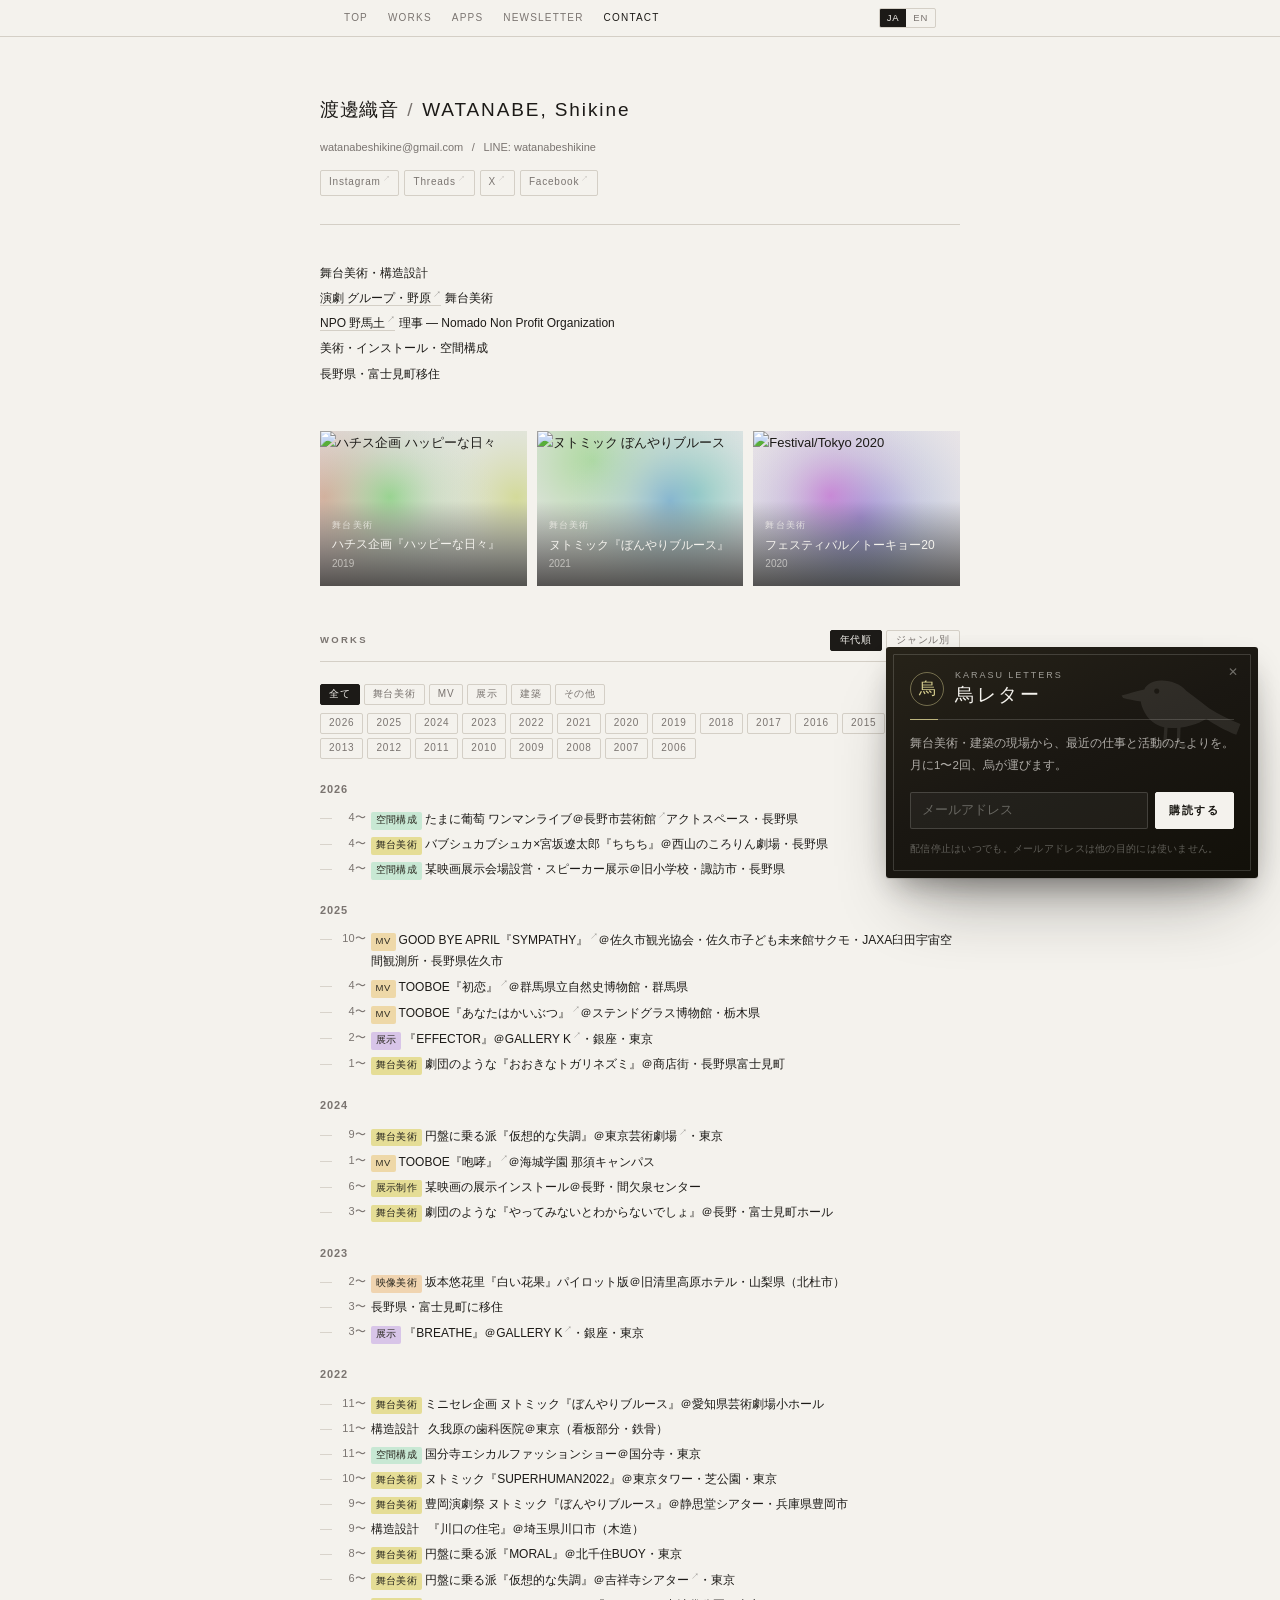
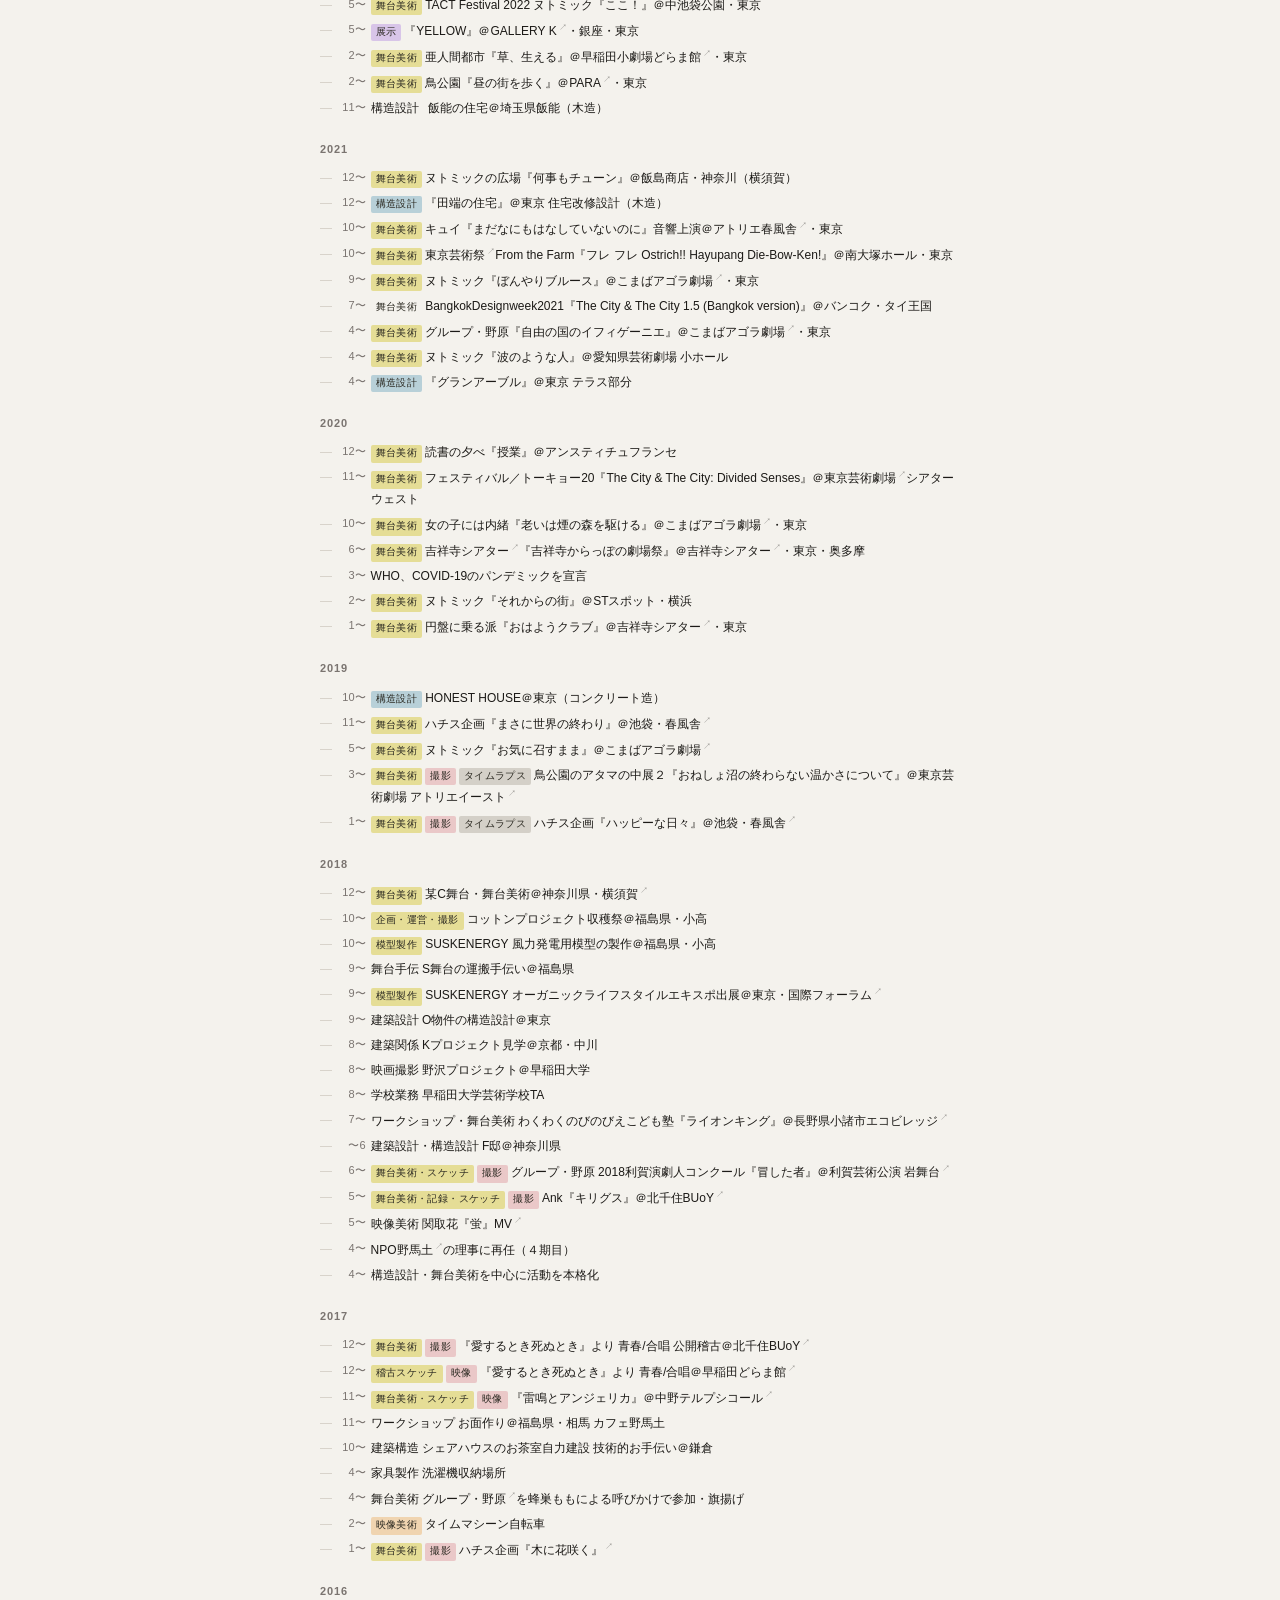
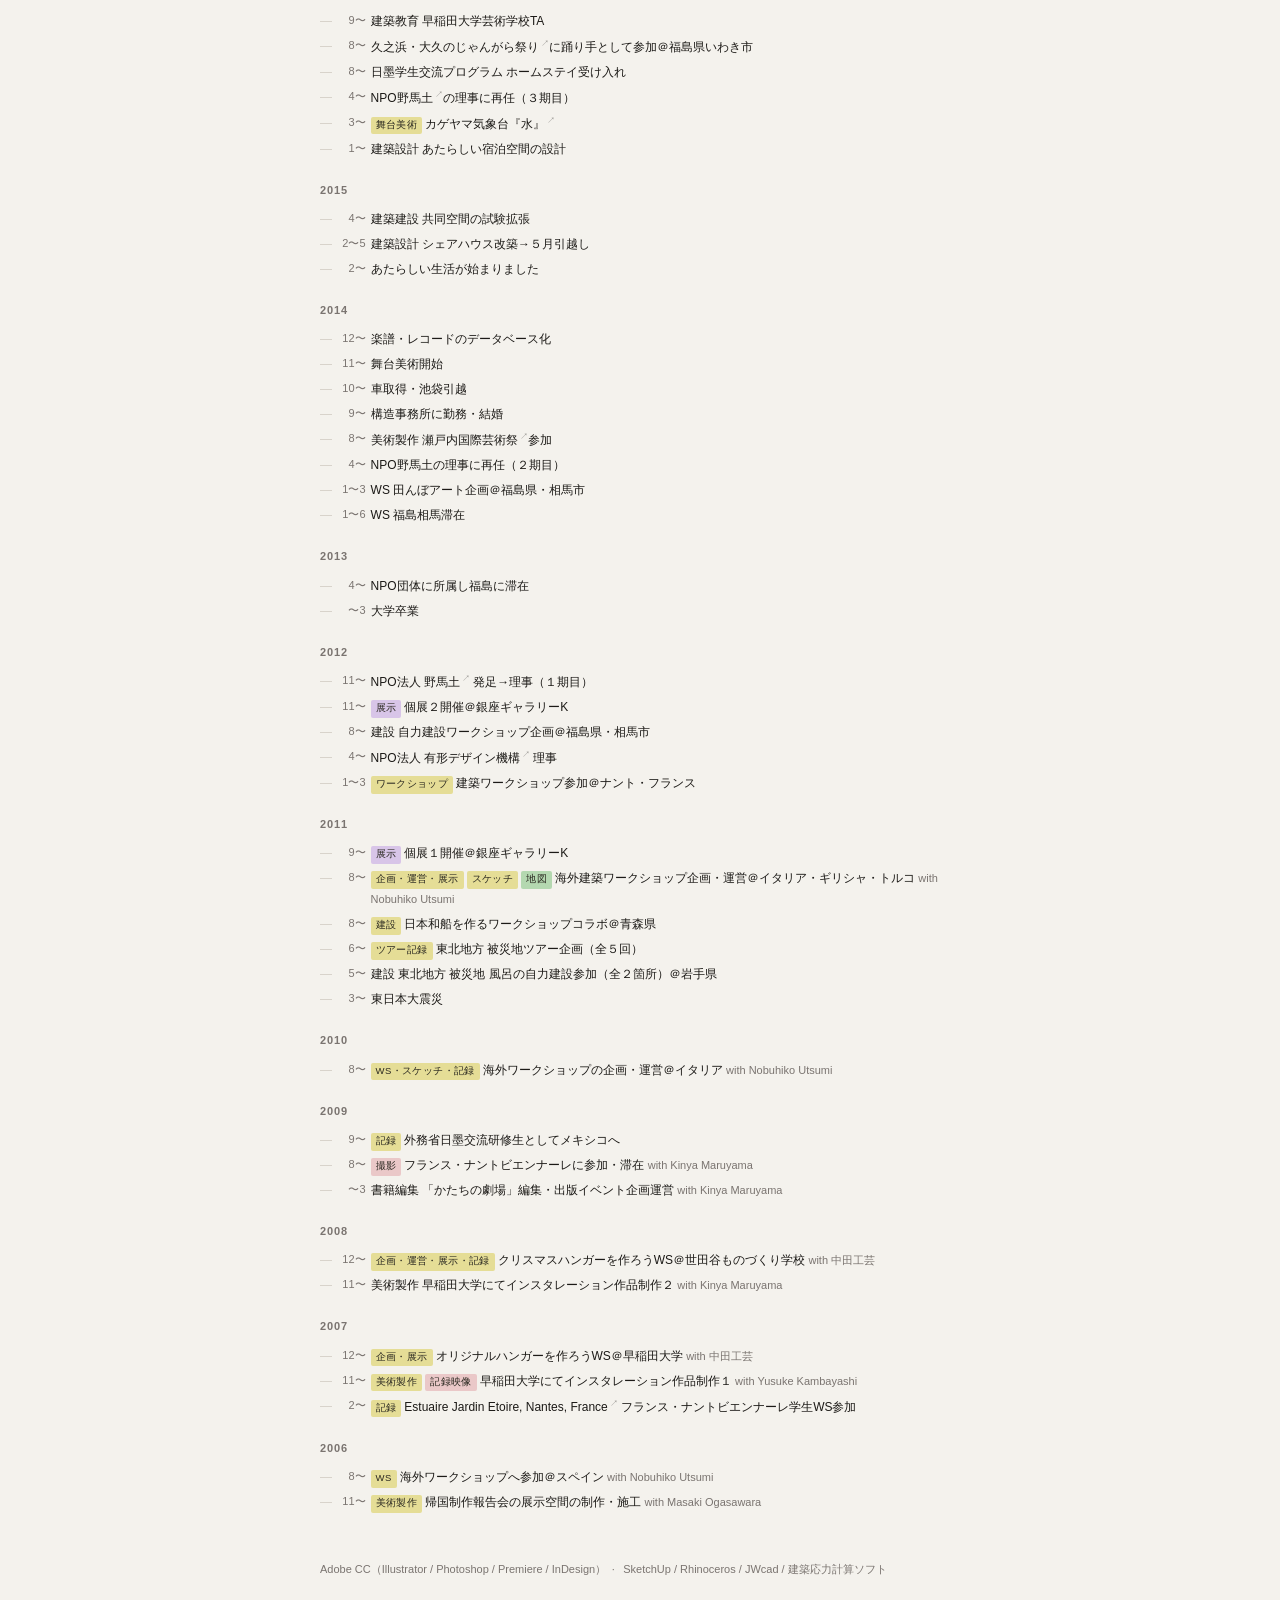
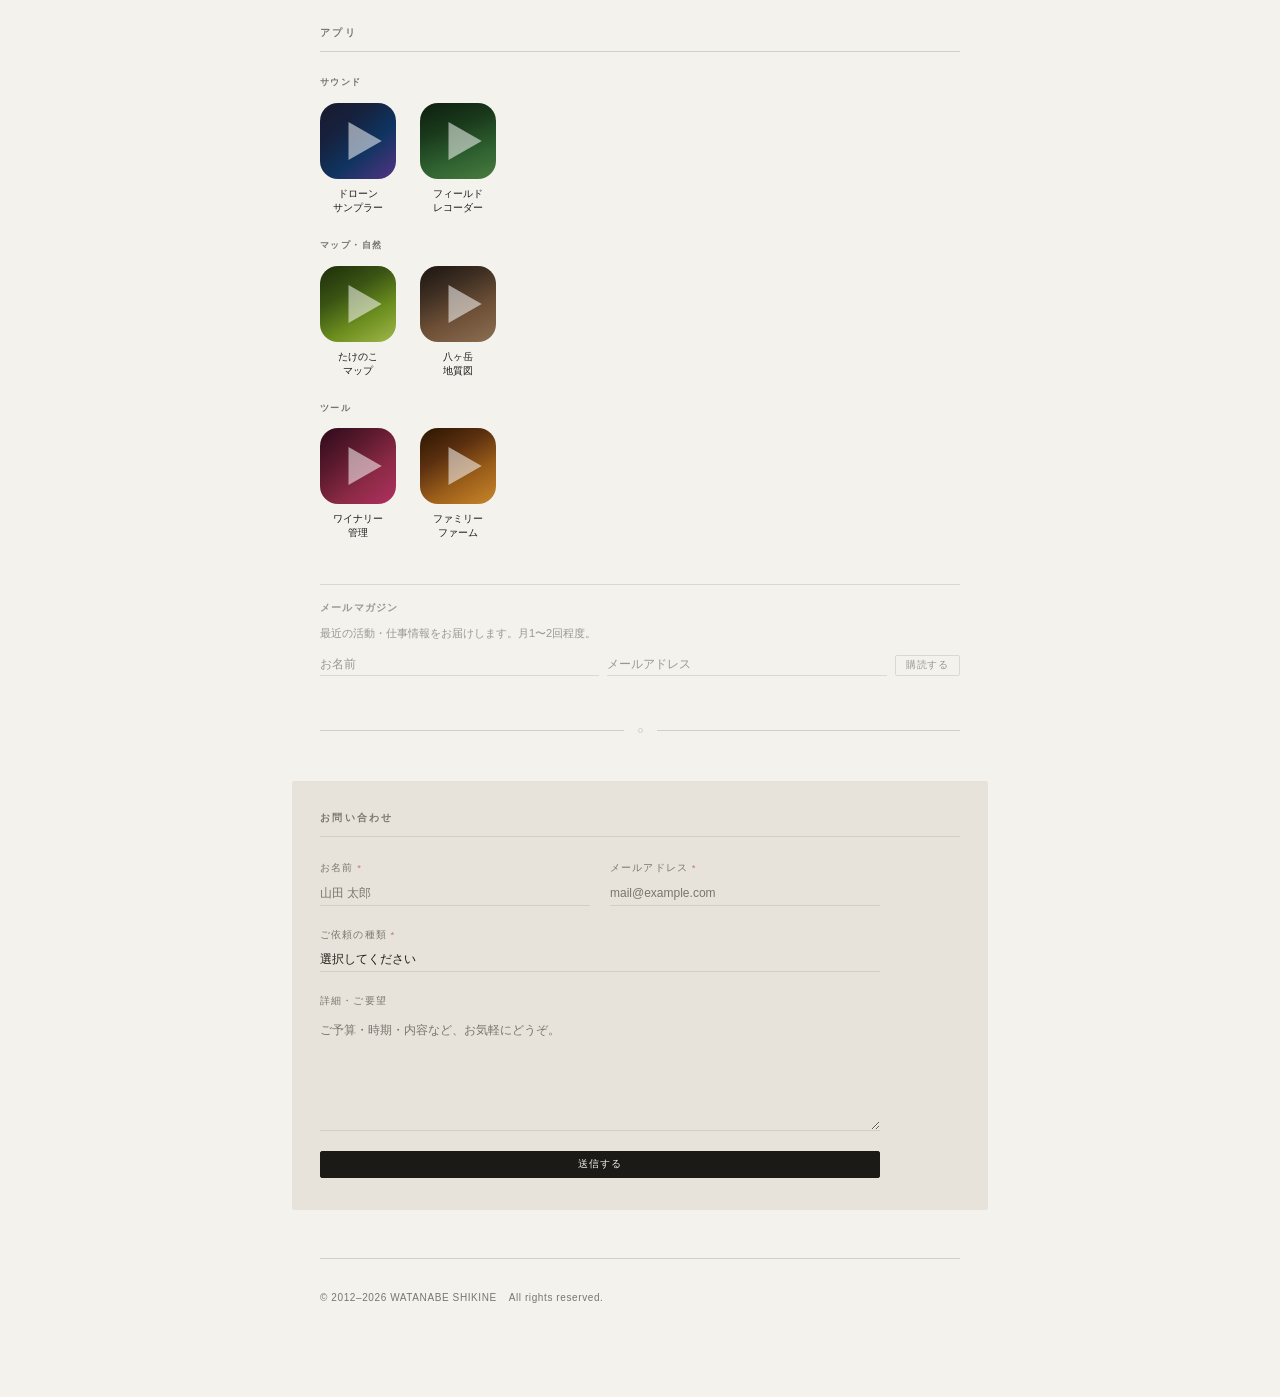
==== index.html @ 0ff05acf "烏レターのスマホ表示とタップ領域を調整" ====
﻿<!DOCTYPE html>
<html lang="ja">
<head>
  <meta charset="UTF-8">
  <meta name="viewport" content="width=device-width, initial-scale=1.0">
  <title>Shikine Watanabe</title>
  <link rel="icon" href="favicon.svg" type="image/svg+xml">
  <link rel="icon" href="favicon.ico" sizes="any">
  <meta name="description" content="渡邊織音 — 建築・構造設計・舞台美術">
  <meta name="keywords" content="渡邊織音,watanabeshikine,Shikine,Watanabe,建築,構造,舞台美術,scenographic,scenic art,architecture">
  <meta property="og:type"        content="website">
  <meta property="og:url"         content="https://shikine.github.io/">
  <meta property="og:title"       content="Shikine Watanabe">
  <meta property="og:description" content="渡邊織音 — 建築・構造設計・舞台美術">
  <meta name="twitter:card"       content="summary">
  <meta name="twitter:title"      content="Shikine Watanabe">
  <meta name="twitter:description" content="渡邊織音 — 建築・構造設計・舞台美術">
  <link rel="stylesheet" href="style.css?v=20260905-mobile">
  <!-- Google Tag Manager -->
  <script>(function(w,d,s,l,i){w[l]=w[l]||[];w[l].push({'gtm.start':
  new Date().getTime(),event:'gtm.js'});var f=d.getElementsByTagName(s)[0],
  j=d.createElement(s),dl=l!='dataLayer'?'&l='+l:'';j.async=true;j.src=
  'https://www.googletagmanager.com/gtm.js?id='+i+dl;f.parentNode.insertBefore(j,f);
  })(window,document,'script','dataLayer','GTM-MGHRS2C5');</script>
  <!-- End Google Tag Manager -->
  <!-- Google Analytics 4 -->
  <script async src="https://www.googletagmanager.com/gtag/js?id=G-H74SXF1W59"></script>
  <script>
    window.dataLayer = window.dataLayer || [];
    function gtag(){dataLayer.push(arguments);}
    gtag('js', new Date());
    gtag('config', 'G-H74SXF1W59');
  </script>
  <!-- End Google Analytics 4 -->
</head>
<body>
<!-- Google Tag Manager (noscript) -->
<noscript><iframe src="https://www.googletagmanager.com/ns.html?id=GTM-MGHRS2C5"
height="0" width="0" style="display:none;visibility:hidden"></iframe></noscript>
<!-- End Google Tag Manager (noscript) -->
<nav id="site-nav">
  <div class="nav-inner">
    <div class="nav-links">
      <a href="javascript:void(0)" class="nav-link nav-top">Top</a>
      <a href="#works-section"      class="nav-link">Works</a>
      <a href="#app-section"        class="nav-link">Apps</a>
      <a href="#newsletter-section" class="nav-link">Newsletter</a>
      <a href="#contact-section" class="nav-link">Contact</a>
      <div class="lang-toggle">
        <button class="lang-btn active" data-lang="ja">JA</button>
        <button class="lang-btn" data-lang="en">EN</button>
      </div>
    </div>
    <button id="nav-toggle" aria-label="メニュー" aria-expanded="false">
      <span></span><span></span><span></span>
    </button>
  </div>
  <div id="nav-dropdown">
    <a href="javascript:void(0)" class="nav-drop-link nav-top">Top</a>
    <a href="#works-section"      class="nav-drop-link">Works</a>
    <a href="#app-section"        class="nav-drop-link">Apps</a>
    <a href="#newsletter-section" class="nav-drop-link">Newsletter</a>
    <a href="#contact-section" class="nav-drop-link">Contact</a>
    <div class="nav-drop-lang">
      <div class="lang-toggle">
        <button class="lang-btn active" data-lang="ja">JA</button>
        <button class="lang-btn" data-lang="en">EN</button>
      </div>
    </div>
  </div>
</nav>
<div id="nav-scrim"></div>
<div id="wrap">

  <header>
    <h1>
      <span class="ja">渡邊織音</span><span class="sep">/</span><span class="en">WATANABE, Shikine</span>
    </h1>
    <div class="contact">
      <a href="mailto:watanabeshikine@gmail.com">watanabeshikine@gmail.com</a>
      &ensp;/&ensp; LINE: watanabeshikine
    </div>
    <div class="sns">
      <a href="https://www.instagram.com/watanabeshikine/" target="_blank">Instagram</a>
      <a href="https://www.threads.net/@watanabeshikine" target="_blank">Threads</a>
      <a href="https://twitter.com/watanabeshikine" target="_blank">X</a>
      <a href="https://www.facebook.com/watanabeshikine" target="_blank">Facebook</a>
    </div>
  </header>

  <section class="profile" id="profile-section">
    <ul class="role-list">
      <li><span class="t-ja">舞台美術・構造設計</span><span class="t-en">Stage Design / Structural Design</span></li>
      <li><a href="https://www.hachisu-kikaku.com/" target="_blank"><span class="t-ja">演劇 グループ・野原</span><span class="t-en">Theatre Group Nohara</span></a> <span class="t-ja">舞台美術</span><span class="t-en">Stage Design</span></li>
      <li><a href="https://nomado.info/" target="_blank">NPO <span class="t-ja">野馬土</span><span class="t-en">Nomado</span></a> <span class="t-ja">理事</span><span class="t-en">Director</span> &mdash; Nomado Non Profit Organization</li>
      <li><span class="t-ja">美術・インストール・空間構成</span><span class="t-en">Art / Installation / Spatial Design</span></li>
      <li><span class="t-ja">長野県・富士見町移住</span><span class="t-en">Based in Fujimi, Nagano</span></li>
    </ul>
  </section>

  <section class="featured-works">
    <div class="featured-grid">
      <!-- card 1: ハチス企画 ハッピーな日々 2019 -->
      <div class="featured-card"
           data-img="https://lh3.googleusercontent.com/pw/AP1GczOHXmKpkJdi3Wo_3FKV9iSX0RfgULJp1bvLUCzvOJKan6DDoF1wKOIQ6L4T1I2nwBrYm-QLg-7FStmTXAqQTpCwKTK7pYEy7txZTQxKZEJXt-sPmO8iEOZm7dYb1LjmXzmeoQKkHVmJbvsWaGIyKwn0=w1308-h869-s-no-gm?authuser=0"
           data-title-ja="ハチス企画『ハッピーな日々』"
           data-title-en="Hachisu Kikaku &quot;Happy Days&quot;"
           data-cat-ja="舞台美術" data-cat-en="Stage Design"
           data-year="2019"
           data-album="https://photos.app.goo.gl/jEidZV2FZdg89Y7W8">
        <img src="https://lh3.googleusercontent.com/pw/AP1GczOHXmKpkJdi3Wo_3FKV9iSX0RfgULJp1bvLUCzvOJKan6DDoF1wKOIQ6L4T1I2nwBrYm-QLg-7FStmTXAqQTpCwKTK7pYEy7txZTQxKZEJXt-sPmO8iEOZm7dYb1LjmXzmeoQKkHVmJbvsWaGIyKwn0=w1308-h869-s-no-gm?authuser=0" alt="ハチス企画 ハッピーな日々" loading="lazy">
        <div class="featured-card-info">
          <div class="featured-card-cat"><span class="t-ja">舞台美術</span><span class="t-en">Stage Design</span></div>
          <div class="featured-card-title"><span class="t-ja">ハチス企画『ハッピーな日々』</span><span class="t-en">Hachisu Kikaku "Happy Days"</span></div>
          <div class="featured-card-year">2019</div>
        </div>
      </div>
      <!-- card 2: ヌトミック ぼんやりブルース 2021 -->
      <div class="featured-card"
           data-img="https://lh3.googleusercontent.com/pw/AP1GczOTvGrZDXwjFAnVv9LkUerE2ChkiOVPtzYdEsetickK15idthc0tDwu5ofEVsUu5howgVj0Y753XThvf8HNVuiWjqSIflMeRM2WlT_7MKi5I8SV5gu_g3m6l_RZnC19sKOBvge0T1SZOQihyXZLV1IPjg=w509-h381-s-no-gm?authuser=0"
           data-title-ja="ヌトミック『ぼんやりブルース』"
           data-title-en="Nutmick &quot;Bonyari Blues&quot;"
           data-cat-ja="舞台美術" data-cat-en="Stage Design"
           data-year="2021"
           data-album="https://photos.app.goo.gl/4sCKHAHa5onTyqfQ6">
        <img src="https://lh3.googleusercontent.com/pw/AP1GczOTvGrZDXwjFAnVv9LkUerE2ChkiOVPtzYdEsetickK15idthc0tDwu5ofEVsUu5howgVj0Y753XThvf8HNVuiWjqSIflMeRM2WlT_7MKi5I8SV5gu_g3m6l_RZnC19sKOBvge0T1SZOQihyXZLV1IPjg=w509-h381-s-no-gm?authuser=0" alt="ヌトミック ぼんやりブルース" loading="lazy">
        <div class="featured-card-info">
          <div class="featured-card-cat"><span class="t-ja">舞台美術</span><span class="t-en">Stage Design</span></div>
          <div class="featured-card-title"><span class="t-ja">ヌトミック『ぼんやりブルース』</span><span class="t-en">Nutmick "Bonyari Blues"</span></div>
          <div class="featured-card-year">2021</div>
        </div>
      </div>
      <!-- card 3: Festival/Tokyo 2020 -->
      <div class="featured-card"
           data-img="https://lh3.googleusercontent.com/pw/AP1GczPge-GHONP6YmLO8VuaMpNQ6ARFVgZwxN3xv-eh9W04i5ErWbBKaKBzQsWOWFbTz_7TS3_gqXIE7btHpSoBgAbQucqFjl1zB3Q2F1a_Pm1vmNfiqbRzdhXmzTwjgQhKhEDJ1n2O--4uINCiWcrjnoCn=w1075-h428-s-no-gm?authuser=0"
           data-title-ja="フェスティバル／トーキョー20"
           data-title-en="Festival/Tokyo 20"
           data-cat-ja="舞台美術" data-cat-en="Stage Design"
           data-year="2020"
           data-album="https://photos.app.goo.gl/2t8sFB4mteRaDDRM7">
        <img src="https://lh3.googleusercontent.com/pw/AP1GczPge-GHONP6YmLO8VuaMpNQ6ARFVgZwxN3xv-eh9W04i5ErWbBKaKBzQsWOWFbTz_7TS3_gqXIE7btHpSoBgAbQucqFjl1zB3Q2F1a_Pm1vmNfiqbRzdhXmzTwjgQhKhEDJ1n2O--4uINCiWcrjnoCn=w1075-h428-s-no-gm?authuser=0" alt="Festival/Tokyo 2020" loading="lazy">
        <div class="featured-card-info">
          <div class="featured-card-cat"><span class="t-ja">舞台美術</span><span class="t-en">Stage Design</span></div>
          <div class="featured-card-title"><span class="t-ja">フェスティバル／トーキョー20</span><span class="t-en">Festival/Tokyo 20</span></div>
          <div class="featured-card-year">2020</div>
        </div>
      </div>
    </div>
  </section>

  <!-- ライトボックスモーダル -->
  <div class="lightbox-overlay" id="lightbox" role="dialog" aria-modal="true">
    <button class="lightbox-nav-btn" id="lightbox-prev" aria-label="前へ">&#8249;</button>
    <div class="lightbox-inner">
      <button class="lightbox-close" id="lightbox-close" aria-label="閉じる">✕</button>
      <div class="lightbox-media">
        <canvas class="lightbox-ambient-canvas" id="lightbox-canvas" hidden></canvas>
        <img class="lightbox-img" id="lightbox-img" src="" alt="">
        <div class="lightbox-pending" id="lightbox-pending" hidden>
          <span class="pending-icon">○</span>
          <span class="pending-label"><span class="t-ja">準備中</span><span class="t-en">In preparation</span></span>
        </div>
      </div>
      <div class="lightbox-footer">
        <div class="lightbox-meta">
          <div class="lightbox-cat" id="lightbox-cat"></div>
          <div class="lightbox-title" id="lightbox-title"></div>
          <div class="lightbox-year" id="lightbox-year"></div>
        </div>
        <div class="lightbox-footer-right">
          <span class="lightbox-counter" id="lightbox-counter"></span>
          <a class="lightbox-album-link" id="lightbox-album" href="#" target="_blank">
            <span class="t-ja">アルバムを開く →</span><span class="t-en">Open album →</span>
          </a>
        </div>
      </div>
    </div>
    <button class="lightbox-nav-btn" id="lightbox-next" aria-label="次へ">&#8250;</button>
  </div>

  <section class="works" id="works-section">
    <div class="works-header">
      <h2>Works</h2>
      <div class="view-toggle">
        <button class="toggle-btn active" data-view="timeline"><span class="t-ja">年代順</span><span class="t-en">Timeline</span></button>
        <button class="toggle-btn" data-view="genre"><span class="t-ja">ジャンル別</span><span class="t-en">By Genre</span></button>
      </div>
    </div>

    <div id="timeline-view">

    <div class="filter-bar">
      <button class="filter-chip active" data-filter="all"><span class="t-ja">全て</span><span class="t-en">All</span></button>
      <button class="filter-chip" data-filter="stage"><span class="t-ja">舞台美術</span><span class="t-en">Stage Design</span></button>
      <button class="filter-chip" data-filter="mv">MV</button>
      <button class="filter-chip" data-filter="exhibition"><span class="t-ja">展示</span><span class="t-en">Exhibition</span></button>
      <button class="filter-chip" data-filter="arch"><span class="t-ja">建築</span><span class="t-en">Architecture</span></button>
      <button class="filter-chip" data-filter="other"><span class="t-ja">その他</span><span class="t-en">Other</span></button>
    </div>

    <div class="year-block">
      <h3>2026</h3>
      <ul class="work-list">
        <li><span class="month">4〜</span><span class="entry"><span class="t-ja"><a href="https://photos.app.goo.gl/7a6CjtLFBNxqyxZ56" target="_blank" class="tag t-spatial" data-preview="/thumnail/tama-budo-2026.jpg">空間構成</a>たまに葡萄 ワンマンライブ＠<a href="https://www.nagano-arts.or.jp/" target="_blank">長野市芸術館</a>アクトスペース・長野県</span><span class="t-en"><a href="https://photos.app.goo.gl/7a6CjtLFBNxqyxZ56" target="_blank" class="tag t-spatial" data-preview="/thumnail/tama-budo-2026.jpg">Spatial Design</a> Tama ni Budō solo live @Nagano City Arts Center Act Space, Nagano</span></span></li>
        <li><span class="month">4〜</span><span class="entry"><span class="t-ja"><a href="https://photos.app.goo.gl/7m6vGu25WLeJRRWg7" target="_blank" class="tag t-foto" data-preview="/thumnail/babushka-chichichi-2026.jpg">舞台美術</a>バブシュカブシュカ×宮坂遼太郎『ちちち』＠西山のころりん劇場・長野県</span><span class="t-en"><a href="https://photos.app.goo.gl/7m6vGu25WLeJRRWg7" target="_blank" class="tag t-foto" data-preview="/thumnail/babushka-chichichi-2026.jpg">Stage Design</a> Babushka Bushka × Ryotaro Miyasaka "Chichichi" @Korolin Theater, Nishiyama, Nagano</span></span></li>
        <li><span class="month">4〜</span><span class="entry"><span class="t-ja"><a href="https://photos.app.goo.gl/JZM353mxzKKZKtfn7" target="_blank" class="tag t-spatial" data-preview="/thumnail/film-exhibition-suwa-2026.jpg">空間構成</a>某映画展示会場設営・スピーカー展示＠旧小学校・諏訪市・長野県</span><span class="t-en"><a href="https://photos.app.goo.gl/JZM353mxzKKZKtfn7" target="_blank" class="tag t-spatial" data-preview="/thumnail/film-exhibition-suwa-2026.jpg">Spatial Design</a> Film exhibition setup &amp; speaker installation @Former elementary school, Suwa, Nagano</span></span></li>
      </ul>
    </div>

    <div class="year-block">
      <h3>2025</h3>
      <ul class="work-list">
        <li><span class="month">10〜</span><span class="entry"><span class="t-ja"><a href="https://photos.app.goo.gl/efmTrBptvtiiSvWw7" target="_blank" class="tag t-mv" data-preview="/thumnail/goodbye-april-sympathy-2025.jpg">MV</a><a href="https://www.youtube.com/watch?v=vngdPXt0dFw" target="_blank">GOOD BYE APRIL『SYMPATHY』</a>＠佐久市観光協会・佐久市子ども未来館サクモ・JAXA臼田宇宙空間観測所・長野県佐久市</span><span class="t-en"><a href="https://photos.app.goo.gl/efmTrBptvtiiSvWw7" target="_blank" class="tag t-mv" data-preview="/thumnail/goodbye-april-sympathy-2025.jpg">MV</a><a href="https://www.youtube.com/watch?v=vngdPXt0dFw" target="_blank">GOOD BYE APRIL "SYMPATHY"</a> @Saku Tourism Association / Sakumo / JAXA Usuda Deep Space Center, Nagano</span></span></li>
        <li><span class="month">4〜</span><span class="entry"><span class="t-ja"><a href="https://photos.app.goo.gl/mJLAv7cpiKcU7mj39" target="_blank" class="tag t-mv" data-preview="/thumnail/tooboe-hatsukoi-2025.jpg">MV</a><a href="https://www.youtube.com/watch?v=b_jzOmSzCCU&amp;list=RDb_jzOmSzCCU&amp;start_radio=1" target="_blank">TOOBOE『初恋』</a>＠群馬県立自然史博物館・群馬県</span><span class="t-en"><a href="https://photos.app.goo.gl/mJLAv7cpiKcU7mj39" target="_blank" class="tag t-mv" data-preview="/thumnail/tooboe-hatsukoi-2025.jpg">MV</a><a href="https://www.youtube.com/watch?v=b_jzOmSzCCU&amp;list=RDb_jzOmSzCCU&amp;start_radio=1" target="_blank">TOOBOE "Hatsukoi"</a> @Gunma Museum of Natural History, Gunma</span></span></li>
        <li><span class="month">4〜</span><span class="entry"><span class="t-ja"><a href="https://photos.app.goo.gl/FSdFbN4873R93sg37" target="_blank" class="tag t-mv" data-preview="/thumnail/tooboe-kaibutsu-2025.jpg">MV</a><a href="https://www.youtube.com/watch?v=iKBc6dMskmw&amp;list=RDiKBc6dMskmw&amp;start_radio=1" target="_blank">TOOBOE『あなたはかいぶつ』</a>＠ステンドグラス博物館・栃木県</span><span class="t-en"><a href="https://photos.app.goo.gl/FSdFbN4873R93sg37" target="_blank" class="tag t-mv" data-preview="/thumnail/tooboe-kaibutsu-2025.jpg">MV</a><a href="https://www.youtube.com/watch?v=iKBc6dMskmw&amp;list=RDiKBc6dMskmw&amp;start_radio=1" target="_blank">TOOBOE "Anata wa Kaibutsu"</a> @Stained Glass Museum, Tochigi</span></span></li>
        <li><span class="month">2〜</span><span class="entry"><span class="t-ja"><a href="https://photos.app.goo.gl/bjdienwhHszAFbq96" target="_blank" class="tag t-exhibition" data-preview="/thumnail/IMG_6251.jpg">展示</a>『EFFECTOR』＠<a href="https://ks-gallery.jp/" target="_blank">GALLERY K</a>・銀座・東京</span><span class="t-en"><a href="https://photos.app.goo.gl/bjdienwhHszAFbq96" target="_blank" class="tag t-exhibition" data-preview="/thumnail/IMG_6251.jpg">Exhibition</a> "EFFECTOR" @<a href="https://ks-gallery.jp/" target="_blank">GALLERY K</a>, Ginza, Tokyo</span></span></li>
        <li><span class="month">1〜</span><span class="entry"><span class="t-ja"><a href="https://photos.app.goo.gl/tJMDvGj9UK9qnSMWA" target="_blank" class="tag t-foto" data-preview="/thumnail/gekidan-togarinezumi-2025.jpg">舞台美術</a>劇団のような『おおきなトガリネズミ』＠商店街・長野県富士見町</span><span class="t-en"><a href="https://photos.app.goo.gl/tJMDvGj9UK9qnSMWA" target="_blank" class="tag t-foto" data-preview="/thumnail/gekidan-togarinezumi-2025.jpg">Stage Design</a> Gekidan no You na "Ookina Togarinezumi" @Shopping street, Fujimi, Nagano</span></span></li>
      </ul>
    </div>

    <div class="year-block">
      <h3>2024</h3>
      <ul class="work-list">
        <li><span class="month">9〜</span><span class="entry"><span class="t-ja"><a href="https://photos.app.goo.gl/H7icxuuS2sLp7Bra9" target="_blank" class="tag t-foto" data-preview="/thumnail/enban-kasouteki-2024.jpg">舞台美術</a>円盤に乗る派『仮想的な失調』＠<a href="https://www.geigeki.jp/" target="_blank">東京芸術劇場</a>・東京</span><span class="t-en"><a href="https://photos.app.goo.gl/H7icxuuS2sLp7Bra9" target="_blank" class="tag t-foto" data-preview="https://lh3.googleusercontent.com/pw/AP1GczOE53aiPQYx-EYbhmR3Qij67qHb74YuO1jWBudvbfAb-y-S-kC4v9gTv1-XfCT8fE4TbIxPn6bKOOL9Ez3ff9DJeqFBjgGdOvaMRCiUb9i5BKnmGe8FcFdbDmpU6hh2nPsStpfYJdSpj0_6PorsB_V8_A=w719-h408-s-no-gm?authuser=0">Stage Design</a> Enban ni Noru-ha "Kasouteki na Shittyou" @Tokyo Metropolitan Theatre, Tokyo</span></span></li>
        <li><span class="month">1〜</span><span class="entry"><span class="t-ja"><a href="https://photos.app.goo.gl/HsyqNbBRhoa8VwVn9" target="_blank" class="tag t-mv" data-preview="/thumnail/tooboe-houkou-2024.jpg">MV</a><a href="https://www.youtube.com/watch?v=VQF8vvczC18&amp;list=RDVQF8vvczC18&amp;start_radio=1" target="_blank">TOOBOE『咆哮』</a>＠海城学園 那須キャンパス</span><span class="t-en"><a href="https://photos.app.goo.gl/HsyqNbBRhoa8VwVn9" target="_blank" class="tag t-mv" data-preview="/thumnail/tooboe-houkou-2024.jpg">MV</a><a href="https://www.youtube.com/watch?v=VQF8vvczC18&amp;list=RDVQF8vvczC18&amp;start_radio=1" target="_blank">TOOBOE "Houkou"</a> @Kaijo School Nasu Campus</span></span></li>
        <li><span class="month">6〜</span><span class="entry"><span class="t-ja"><a href="https://photos.app.goo.gl/WHzBRakZdWSKxiu88" target="_blank" class="tag t-foto" data-preview="/thumnail/film-exhibition-geyser-2024.jpg">展示制作</a>某映画の展示インストール＠長野・間欠泉センター</span><span class="t-en"><a href="https://photos.app.goo.gl/WHzBRakZdWSKxiu88" target="_blank" class="tag t-foto" data-preview="/thumnail/film-exhibition-geyser-2024.jpg">Exhibition Production</a> Film exhibition install @Geyser Center, Nagano</span></span></li>
        <li><span class="month">3〜</span><span class="entry"><span class="t-ja"><a href="https://photos.app.goo.gl/1nRzcvuNBmkhJ9Bs6" target="_blank" class="tag t-foto" data-preview="/thumnail/gekidan-fujimi-2024.jpg">舞台美術</a>劇団のような『やってみないとわからないでしょ』＠長野・富士見町ホール</span><span class="t-en"><a href="https://photos.app.goo.gl/1nRzcvuNBmkhJ9Bs6" target="_blank" class="tag t-foto" data-preview="/thumnail/gekidan-fujimi-2024.jpg">Stage Design</a> Gekidan no You na "You Won't Know Unless You Try" @Fujimimachi Hall, Nagano</span></span></li>
      </ul>
    </div>

    <div class="year-block">
      <h3>2023</h3>
      <ul class="work-list">
        <li><span class="month">2〜</span><span class="entry"><span class="t-ja"><a href="https://photos.app.goo.gl/vmia8pik7kGvRniaA" target="_blank" class="tag t-filmart" data-preview="/thumnail/shiroi-hanami-2023.jpg">映像美術</a>坂本悠花里『白い花果』パイロット版＠旧清里高原ホテル・山梨県（北杜市）</span><span class="t-en"><a href="https://photos.app.goo.gl/vmia8pik7kGvRniaA" target="_blank" class="tag t-filmart" data-preview="/thumnail/shiroi-hanami-2023.jpg">Film Art</a> Yuka Sakamoto "Shiroi Hanami" pilot @Former Kiyosato Highland Hotel, Yamanashi</span></span></li>
        <li><span class="month">3〜</span><span class="entry"><span class="t-ja">長野県・富士見町に移住</span><span class="t-en">Relocated to Fujimi, Nagano</span></span></li>
        <li><span class="month">3〜</span><span class="entry"><span class="t-ja"><a href="https://photos.app.goo.gl/UQVJXBFMa4LJnH5z6" target="_blank" class="tag t-exhibition" data-preview="https://lh3.googleusercontent.com/pw/AP1GczN1uSzohqmfYf7qnwgJVTUO363pQuOWV-p0N9gR0TJJsqR1jPE0hR3REOqtDqiHDRzJuXHe9JbDlxN-N566VYQ2QGwRKDUwR2G7XAxh-IK-RU-cPKzhI0_0rYRp6yz6H_kYBJZhzA1jE-3wq8Lm_86_Gw=w1040-h701-s-no-gm?authuser=0">展示</a>『BREATHE』＠<a href="https://ks-gallery.jp/" target="_blank">GALLERY K</a>・銀座・東京</span><span class="t-en"><a href="https://photos.app.goo.gl/UQVJXBFMa4LJnH5z6" target="_blank" class="tag t-exhibition" data-preview="https://lh3.googleusercontent.com/pw/AP1GczN1uSzohqmfYf7qnwgJVTUO363pQuOWV-p0N9gR0TJJsqR1jPE0hR3REOqtDqiHDRzJuXHe9JbDlxN-N566VYQ2QGwRKDUwR2G7XAxh-IK-RU-cPKzhI0_0rYRp6yz6H_kYBJZhzA1jE-3wq8Lm_86_Gw=w1040-h701-s-no-gm?authuser=0">Exhibition</a> "BREATHE" @<a href="https://ks-gallery.jp/" target="_blank">GALLERY K</a>, Ginza, Tokyo</span></span></li>
      </ul>
    </div>

    <div class="year-block">
      <h3>2022</h3>
      <ul class="work-list">
        <li><span class="month">11〜</span><span class="entry"><span class="t-ja"><a href="https://photos.app.goo.gl/RcrXKb8vjRtD9ruJA" target="_blank" class="tag t-foto" data-preview="https://lh3.googleusercontent.com/pw/AP1GczOZ0YahmqrsMSvuT7OY4O4MsnbkO5SCfeFPTA9wfEg2gQCk40XFBSkx2MLlqCUsI1IxoOO1chQ2kiG2F-qjSp64IXdlKryjVH1P9WXw1k2gLhPifWwdrqZ_pQ_9pvQ8ixDyyBk_IRGutdgiHnVueXwZng=w618-h873-s-no-gm?authuser=0">舞台美術</a>ミニセレ企画 ヌトミック『ぼんやりブルース』＠愛知県芸術劇場小ホール</span><span class="t-en"><a href="https://photos.app.goo.gl/RcrXKb8vjRtD9ruJA" target="_blank" class="tag t-foto" data-preview="https://lh3.googleusercontent.com/pw/AP1GczOZ0YahmqrsMSvuT7OY4O4MsnbkO5SCfeFPTA9wfEg2gQCk40XFBSkx2MLlqCUsI1IxoOO1chQ2kiG2F-qjSp64IXdlKryjVH1P9WXw1k2gLhPifWwdrqZ_pQ_9pvQ8ixDyyBk_IRGutdgiHnVueXwZng=w618-h873-s-no-gm?authuser=0">Stage Design</a> Mini Sele, Nutmick "Bonyari Blues" @Aichi Prefectural Arts Theater Small Hall</span></span></li>
        <li><span class="month">11〜</span><span class="entry"><span class="t-ja">構造設計 &ensp;久我原の歯科医院＠東京（看板部分・鉄骨）</span><span class="t-en">Structural Design &ensp;Dental clinic in Kugahara, Tokyo (signage frame, steel)</span></span></li>
        <li><span class="month">11〜</span><span class="entry"><span class="t-ja"><a href="https://photos.app.goo.gl/zyzdvdymCdG9ziXN6" target="_blank" class="tag t-spatial" data-preview="https://lh3.googleusercontent.com/pw/AP1GczOTJYOTDEJaj47K4tTJyRf5Sh4Ql9vsaynVQVUOBQW62-d7DuZ4OOpCORuFGN8DkE7mF_8g_Q9okAbnsD_-eZ0PWNN8F1M_qfVYCSICeufQ_ON162EIFDtDD7ZatAQioj6_yilAfePrTn3wSYEgsdGDlw=w1040-h693-s-no-gm?authuser=0">空間構成</a>国分寺エシカルファッションショー＠国分寺・東京</span><span class="t-en"><a href="https://photos.app.goo.gl/zyzdvdymCdG9ziXN6" target="_blank" class="tag t-foto" data-preview="https://lh3.googleusercontent.com/pw/AP1GczOTJYOTDEJaj47K4tTJyRf5Sh4Ql9vsaynVQVUOBQW62-d7DuZ4OOpCORuFGN8DkE7mF_8g_Q9okAbnsD_-eZ0PWNN8F1M_qfVYCSICeufQ_ON162EIFDtDD7ZatAQioj6_yilAfePrTn3wSYEgsdGDlw=w1040-h693-s-no-gm?authuser=0">Spatial Design</a> Kokubunji Ethical Fashion Show @Kokubunji, Tokyo</span></span></li>
        <li><span class="month">10〜</span><span class="entry"><span class="t-ja"><a href="https://photos.app.goo.gl/4uFV3rTP3MAKjj9Z8" target="_blank" class="tag t-foto" data-preview="https://lh3.googleusercontent.com/pw/AP1GczO6t-yZouddC2mvOykarZ4G61iNN1zx8ZW6NktEACb0X9hqoDJEWMrpttSqbfi0wjoTe1R21RzAwE61CQPULoPv9rKvtBYzTTxyKSaHzWWLggLHy7YdhSKQdmyAeKVwzz1bSn7egUoHL1uDcpPfFkn4WA=w1040-h780-s-no-gm?authuser=0">舞台美術</a>ヌトミック『SUPERHUMAN2022』＠東京タワー・芝公園・東京</span><span class="t-en"><a href="https://photos.app.goo.gl/4uFV3rTP3MAKjj9Z8" target="_blank" class="tag t-foto" data-preview="https://lh3.googleusercontent.com/pw/AP1GczO6t-yZouddC2mvOykarZ4G61iNN1zx8ZW6NktEACb0X9hqoDJEWMrpttSqbfi0wjoTe1R21RzAwE61CQPULoPv9rKvtBYzTTxyKSaHzWWLggLHy7YdhSKQdmyAeKVwzz1bSn7egUoHL1uDcpPfFkn4WA=w1040-h780-s-no-gm?authuser=0">Stage Design</a> Nutmick "SUPERHUMAN2022" @Tokyo Tower / Shiba Park, Tokyo</span></span></li>
        <li><span class="month">9〜</span><span class="entry"><span class="t-ja"><a href="https://photos.app.goo.gl/aMq9q7L7Xv4Tz1JU7" target="_blank" class="tag t-foto" data-preview="https://lh3.googleusercontent.com/pw/AP1GczOE33PFuW3X6ya2f-VClrLHSL6jauaoATU_rLyW08kZGoNsZk89FbnS1EGBPC-H00XKl_lIF3J259SsVqQi97XSiSoJMBxAlnPbXmCaGuOSOW-d1HfLIPsohigNWtjeVtRcTqiLmIX2Qu2yqrtVzi4h9A=w1040-h780-s-no-gm?authuser=0">舞台美術</a>豊岡演劇祭 ヌトミック『ぼんやりブルース』＠静思堂シアター・兵庫県豊岡市</span><span class="t-en"><a href="https://photos.app.goo.gl/aMq9q7L7Xv4Tz1JU7" target="_blank" class="tag t-foto" data-preview="https://lh3.googleusercontent.com/pw/AP1GczOE33PFuW3X6ya2f-VClrLHSL6jauaoATU_rLyW08kZGoNsZk89FbnS1EGBPC-H00XKl_lIF3J259SsVqQi97XSiSoJMBxAlnPbXmCaGuOSOW-d1HfLIPsohigNWtjeVtRcTqiLmIX2Qu2yqrtVzi4h9A=w1040-h780-s-no-gm?authuser=0">Stage Design</a> Toyooka Theatre Festival, Nutmick "Bonyari Blues" @Seishido Theater, Toyooka, Hyogo</span></span></li>
        <li><span class="month">9〜</span><span class="entry"><span class="t-ja">構造設計 &ensp;『川口の住宅』＠埼玉県川口市（木造）</span><span class="t-en">Structural Design &ensp;"Kawaguchi Residence" @Kawaguchi, Saitama (timber)</span></span></li>
        <li><span class="month">8〜</span><span class="entry"><span class="t-ja"><a href="https://photos.app.goo.gl/kcTT4MYyEHd4UPp59" target="_blank" class="tag t-foto" data-preview="https://lh3.googleusercontent.com/pw/AP1GczMFMw1bTBwcCQzr3Gz_Jv5D7jpEdramb-9WTlyXE5qUZdI3IcFQ95h7oYWNs3cZ_rpTPKYtf3i6PmFZv8MAZqCim8bXTd_tnWVEGGNjqT3IlodAkY0-toVyjhDIKURPJHbi0zeTl0f-aCbqlyhgUzsSfA=w1040-h780-s-no-gm?authuser=0">舞台美術</a>円盤に乗る派『MORAL』＠北千住BUOY・東京</span><span class="t-en"><a href="https://photos.app.goo.gl/kcTT4MYyEHd4UPp59" target="_blank" class="tag t-foto" data-preview="https://lh3.googleusercontent.com/pw/AP1GczMFMw1bTBwcCQzr3Gz_Jv5D7jpEdramb-9WTlyXE5qUZdI3IcFQ95h7oYWNs3cZ_rpTPKYtf3i6PmFZv8MAZqCim8bXTd_tnWVEGGNjqT3IlodAkY0-toVyjhDIKURPJHbi0zeTl0f-aCbqlyhgUzsSfA=w1040-h780-s-no-gm?authuser=0">Stage Design</a> Enban ni Noru-ha "MORAL" @Kitasenju BUOY, Tokyo</span></span></li>
        <li><span class="month">6〜</span><span class="entry"><span class="t-ja"><a href="https://photos.app.goo.gl/YtRGthkLwLafA4Je9" target="_blank" class="tag t-foto" data-preview="https://lh3.googleusercontent.com/pw/AP1GczPd23c2snWyhk-0oUXZwfLFB-mmOBgUuT57W3pJDDgiQdRxJuSUFsbQueAVm4hxWvYKTnMQ-8dN2QteVp2qQn0IoI8_jeP6IsTJ-wkjtPrvyxQOwtPRpVZwjxFep0yF0baWoc_G0-9rF291jEwjct61jA=w1040-h735-s-no-gm?authuser=0">舞台美術</a>円盤に乗る派『仮想的な失調』＠<a href="https://www.musashino.or.jp/k_theatre/" target="_blank">吉祥寺シアター</a>・東京</span><span class="t-en"><a href="https://photos.app.goo.gl/YtRGthkLwLafA4Je9" target="_blank" class="tag t-foto" data-preview="https://lh3.googleusercontent.com/pw/AP1GczPd23c2snWyhk-0oUXZwfLFB-mmOBgUuT57W3pJDDgiQdRxJuSUFsbQueAVm4hxWvYKTnMQ-8dN2QteVp2qQn0IoI8_jeP6IsTJ-wkjtPrvyxQOwtPRpVZwjxFep0yF0baWoc_G0-9rF291jEwjct61jA=w1040-h735-s-no-gm?authuser=0">Stage Design</a> Enban ni Noru-ha "Kasouteki na Shittyou" @Kichijoji Theater, Tokyo</span></span></li>
        <li><span class="month">5〜</span><span class="entry"><span class="t-ja"><a href="https://photos.app.goo.gl/vpiZpGNxaCwCC7jLA" target="_blank" class="tag t-foto" data-preview="/thumnail/tact-nutmick-koko-2022.jpg">舞台美術</a>TACT Festival 2022 ヌトミック『ここ！』＠中池袋公園・東京</span><span class="t-en"><a href="https://photos.app.goo.gl/vpiZpGNxaCwCC7jLA" target="_blank" class="tag t-foto" data-preview="/thumnail/tact-nutmick-koko-2022.jpg">Stage Design</a> TACT Festival 2022, Nutmick "Koko!" @Naka-Ikebukuro Park, Tokyo</span></span></li>
        <li><span class="month">5〜</span><span class="entry"><span class="t-ja"><a href="https://photos.app.goo.gl/qfEkYdKvwsj9pYW4A" target="_blank" class="tag t-exhibition" data-preview="/thumnail/yellow-gallery-k-2022.jpg">展示</a>『YELLOW』＠<a href="https://ks-gallery.jp/" target="_blank">GALLERY K</a>・銀座・東京</span><span class="t-en"><a href="https://photos.app.goo.gl/qfEkYdKvwsj9pYW4A" target="_blank" class="tag t-exhibition" data-preview="/thumnail/yellow-gallery-k-2022.jpg">Exhibition</a> "YELLOW" @<a href="https://ks-gallery.jp/" target="_blank">GALLERY K</a>, Ginza, Tokyo</span></span></li>
        <li><span class="month">2〜</span><span class="entry"><span class="t-ja"><a href="https://photos.app.goo.gl/9aEGHD36pgG1csrg6" target="_blank" class="tag t-foto" data-preview="https://lh3.googleusercontent.com/pw/AP1GczPormfiSqhW-mhh_30HBLFrV0pDFUyXi4qX47ezuT-iP0hNFnOpUS_VpnGleRKprUUn6aU2cJAXXD0n4V1ikqawpNHgByQkk7FPfoTEVLDhFT1H_LWgM2-LTGO32DgR5gBELFuliN1WYg2uqlKavUPwuA=w1040-h735-s-no-gm?authuser=0">舞台美術</a>亜人間都市『草、生える』＠<a href="https://www.waseda.jp/culture/dramakan/" target="_blank">早稲田小劇場どらま館</a>・東京</span><span class="t-en"><a href="https://photos.app.goo.gl/9aEGHD36pgG1csrg6" target="_blank" class="tag t-foto" data-preview="https://lh3.googleusercontent.com/pw/AP1GczPormfiSqhW-mhh_30HBLFrV0pDFUyXi4qX47ezuT-iP0hNFnOpUS_VpnGleRKprUUn6aU2cJAXXD0n4V1ikqawpNHgByQkk7FPfoTEVLDhFT1H_LWgM2-LTGO32DgR5gBELFuliN1WYg2uqlKavUPwuA=w1040-h735-s-no-gm?authuser=0">Stage Design</a> Ajinkan Toshi "Kusa, Haeru" @Waseda Little Theatre Doramakan, Tokyo</span></span></li>
        <li><span class="month">2〜</span><span class="entry"><span class="t-ja"><a href="https://photos.app.goo.gl/LQdpS1xFaMQNnHTS7" target="_blank" class="tag t-foto" data-preview="https://lh3.googleusercontent.com/pw/AP1GczO3bcbH4uCNdo_H-J7mv_RB4AUVbj0EEYRF3dzhmUyvokfAOai4HQfzG4q0WEbDNDLo446YVaIMlgjLEqglHh3iHR1wUaB_9g5dizGy4SDVPWic4KB928NzaIVgUyNmrJcU-xSfSJnFa0cIB9TwA-4qLQ=w1040-h694-s-no-gm?authuser=0">舞台美術</a>鳥公園『昼の街を歩く』＠<a href="https://paratheater.com/" target="_blank">PARA</a>・東京</span><span class="t-en"><a href="https://photos.app.goo.gl/LQdpS1xFaMQNnHTS7" target="_blank" class="tag t-foto" data-preview="https://lh3.googleusercontent.com/pw/AP1GczO3bcbH4uCNdo_H-J7mv_RB4AUVbj0EEYRF3dzhmUyvokfAOai4HQfzG4q0WEbDNDLo446YVaIMlgjLEqglHh3iHR1wUaB_9g5dizGy4SDVPWic4KB928NzaIVgUyNmrJcU-xSfSJnFa0cIB9TwA-4qLQ=w1040-h694-s-no-gm?authuser=0">Stage Design</a> Tori Koen "Hiru no Machi wo Aruku" @<a href="https://paratheater.com/" target="_blank">PARA</a>, Tokyo</span></span></li>
        <li><span class="month">11〜</span><span class="entry"><span class="t-ja">構造設計 &ensp;飯能の住宅＠埼玉県飯能（木造）</span><span class="t-en">Structural Design &ensp;Hanno Residence @Hanno, Saitama (timber)</span></span></li>
      </ul>
    </div>

    <div class="year-block">
      <h3>2021</h3>
      <ul class="work-list">
        <li><span class="month">12〜</span><span class="entry"><span class="t-ja"><a href="https://photos.app.goo.gl/" target="_blank" class="tag t-foto" data-preview="/thumnail/nutmick-hiroba-yokosuka-2021.jpg">舞台美術</a>ヌトミックの広場『何事もチューン』＠飯島商店・神奈川（横須賀）</span><span class="t-en"><a href="https://photos.app.goo.gl/" target="_blank" class="tag t-foto" data-preview="/thumnail/nutmick-hiroba-yokosuka-2021.jpg">Stage Design</a> Nutmick Hiroba "Nanigoto mo Tune" @Iijima Shoten, Yokosuka, Kanagawa</span></span></li>
        <li><span class="month">12〜</span><span class="entry"><span class="t-ja"><a href="https://photos.app.goo.gl/xGW9FPJnzWScpsmi8" target="_blank" class="tag t-arch" data-preview="https://lh3.googleusercontent.com/pw/AP1GczN_EhCxlUA-0m7GT1mh_cean9DEv-_QepX-gY41Y-hBFX6WVlOHjIpPXIaJtSPuBq8pLLRObsebWTEGGMBKyGwLvDmqRGwQFfI-6KFt8zUSw4W061hZqF_dm3GPMPCz6zjwppGSZKcj8jQ2OjU2MENnyA=w509-h765-s-no-gm?authuser=0">構造設計</a>『田端の住宅』＠東京 住宅改修設計（木造）</span><span class="t-en"><a href="https://photos.app.goo.gl/xGW9FPJnzWScpsmi8" target="_blank" class="tag t-arch" data-preview="https://lh3.googleusercontent.com/pw/AP1GczN_EhCxlUA-0m7GT1mh_cean9DEv-_QepX-gY41Y-hBFX6WVlOHjIpPXIaJtSPuBq8pLLRObsebWTEGGMBKyGwLvDmqRGwQFfI-6KFt8zUSw4W061hZqF_dm3GPMPCz6zjwppGSZKcj8jQ2OjU2MENnyA=w509-h765-s-no-gm?authuser=0">Structural Design</a> "Tabata Residence" @Tokyo, renovation (timber)</span></span></li>
        <li><span class="month">10〜</span><span class="entry"><span class="t-ja"><a href="https://photos.app.goo.gl/3KKGv9fZjHFnQ7ad8" target="_blank" class="tag t-foto" data-preview="https://lh3.googleusercontent.com/pw/AP1GczPHIl4Q7N8wurrUTWQL2Vr1MXjhsTvzb37KTx1MqJQA-vXmLObYlMlBSMjpo_r3fJAGnFGSq8skBljNruieNKuLO6mGsLVPspa2eGDw6VNxq0-KjlSiA0KgpBHaf8KGB9Q1AOZjuLdq3HXB3MV7QxjCsQ=w463-h260-s-no-gm?authuser=0">舞台美術</a>キュイ『まだなにもはなしていないのに』音響上演＠<a href="http://www.komaba-agora.com/" target="_blank">アトリエ春風舎</a>・東京</span><span class="t-en"><a href="https://photos.app.goo.gl/3KKGv9fZjHFnQ7ad8" target="_blank" class="tag t-foto" data-preview="https://lh3.googleusercontent.com/pw/AP1GczPHIl4Q7N8wurrUTWQL2Vr1MXjhsTvzb37KTx1MqJQA-vXmLObYlMlBSMjpo_r3fJAGnFGSq8skBljNruieNKuLO6mGsLVPspa2eGDw6VNxq0-KjlSiA0KgpBHaf8KGB9Q1AOZjuLdq3HXB3MV7QxjCsQ=w463-h260-s-no-gm?authuser=0">Stage Design</a> Cui "Mada Nanimo Hanashite Inai no ni" @Atelier Harukazesha, Tokyo</span></span></li>
        <li><span class="month">10〜</span><span class="entry"><span class="t-ja"><a href="https://photos.app.goo.gl/9mB9Lv1ZCXyBB3Ga9" target="_blank" class="tag t-foto" data-preview="https://lh3.googleusercontent.com/pw/AP1GczMVTSN2hTk0-PJ8W51c6JYYnCO0PhY-IIdmWKmQiXbEOjuKlQ78cJkePIceCD7ZP39CavMimQaRP1ij5SdQwc_dZyuufxZHtnDkO35EdsW0oUo_1AYnojPt71QIcZmMsH0areh5hXzCF3JUbd1xkvcaUg=w463-h348-s-no-gm?authuser=0">舞台美術</a><a href="https://tokyo-festival.jp/" target="_blank">東京芸術祭</a>From the Farm『フレ フレ Ostrich!! Hayupang Die-Bow-Ken!』＠南大塚ホール・東京</span><span class="t-en"><a href="https://photos.app.goo.gl/9mB9Lv1ZCXyBB3Ga9" target="_blank" class="tag t-foto" data-preview="https://lh3.googleusercontent.com/pw/AP1GczMVTSN2hTk0-PJ8W51c6JYYnCO0PhY-IIdmWKmQiXbEOjuKlQ78cJkePIceCD7ZP39CavMimQaRP1ij5SdQwc_dZyuufxZHtnDkO35EdsW0oUo_1AYnojPt71QIcZmMsH0areh5hXzCF3JUbd1xkvcaUg=w463-h348-s-no-gm?authuser=0">Stage Design</a> Tokyo Festival From the Farm "Fure Fure Ostrich!!" @Minami-Otsuka Hall, Tokyo</span></span></li>
        <li><span class="month">9〜</span><span class="entry"><span class="t-ja"><a href="https://photos.app.goo.gl/4sCKHAHa5onTyqfQ6" target="_blank" class="tag t-foto" data-preview="https://lh3.googleusercontent.com/pw/AP1GczOTvGrZDXwjFAnVv9LkUerE2ChkiOVPtzYdEsetickK15idthc0tDwu5ofEVsUu5howgVj0Y753XThvf8HNVuiWjqSIflMeRM2WlT_7MKi5I8SV5gu_g3m6l_RZnC19sKOBvge0T1SZOQihyXZLV1IPjg=w509-h381-s-no-gm?authuser=0">舞台美術</a>ヌトミック『ぼんやりブルース』＠<a href="http://www.komaba-agora.com/" target="_blank">こまばアゴラ劇場</a>・東京</span><span class="t-en"><a href="https://photos.app.goo.gl/4sCKHAHa5onTyqfQ6" target="_blank" class="tag t-foto" data-preview="https://lh3.googleusercontent.com/pw/AP1GczOTvGrZDXwjFAnVv9LkUerE2ChkiOVPtzYdEsetickK15idthc0tDwu5ofEVsUu5howgVj0Y753XThvf8HNVuiWjqSIflMeRM2WlT_7MKi5I8SV5gu_g3m6l_RZnC19sKOBvge0T1SZOQihyXZLV1IPjg=w509-h381-s-no-gm?authuser=0">Stage Design</a> Nutmick "Bonyari Blues" @Komaba Agora Theater, Tokyo</span></span></li>
        <li><span class="month">7〜</span><span class="entry"><span class="t-ja"><span class="tag">舞台美術</span>BangkokDesignweek2021『The City &amp; The City 1.5 (Bangkok version)』＠バンコク・タイ王国</span><span class="t-en"><span class="tag">Stage Design</span> Bangkok Design Week 2021 "The City &amp; The City 1.5 (Bangkok version)" @Bangkok, Thailand</span></span></li>
        <li><span class="month">4〜</span><span class="entry"><span class="t-ja"><a href="https://photos.app.goo.gl/rrGv8L8KbcoXarrr6" target="_blank" class="tag t-foto" data-preview="https://lh3.googleusercontent.com/pw/AP1GczPNWHI3rrY_6Aekkm-v6v9dptNuh_Ahw5miS0TPhouIaot_jL1Rm5wpNqguF9yU5jalAamxQKPncKJT9rtk_OfUXfEn9vRcuCuMv9KyziYZC_Wzk78_owhcLYFCOLwdbVWpS0WS8mxM5BClO4GmJWl4Xw=w463-h336-s-no-gm?authuser=0">舞台美術</a>グループ・野原『自由の国のイフィゲーニエ』＠<a href="http://www.komaba-agora.com/" target="_blank">こまばアゴラ劇場</a>・東京</span><span class="t-en"><a href="https://photos.app.goo.gl/rrGv8L8KbcoXarrr6" target="_blank" class="tag t-foto" data-preview="https://lh3.googleusercontent.com/pw/AP1GczPNWHI3rrY_6Aekkm-v6v9dptNuh_Ahw5miS0TPhouIaot_jL1Rm5wpNqguF9yU5jalAamxQKPncKJT9rtk_OfUXfEn9vRcuCuMv9KyziYZC_Wzk78_owhcLYFCOLwdbVWpS0WS8mxM5BClO4GmJWl4Xw=w463-h336-s-no-gm?authuser=0">Stage Design</a> Group Nohara "Iphigenie in the Land of Freedom" @Komaba Agora Theater, Tokyo</span></span></li>
        <li><span class="month">4〜</span><span class="entry"><span class="t-ja"><a href="https://photos.app.goo.gl/Pgn1eWY15Mqgb33m6" target="_blank" class="tag t-foto" data-preview="https://lh3.googleusercontent.com/pw/AP1GczPg-Bmke7rbQjErutgryz9HmaarS8bmLP3ETmsndZ5cSKwTBdk-fqJZcR-CN9zh6R_BQBT-GxvR0tHdzdD7wNtcxUvcF7GWButOw8K_PThK7sqYZfjVShkZdByY_K_wKhNgaixkvNxUVvAatTiHoTUENQ=w463-h348-s-no-gm?authuser=0">舞台美術</a>ヌトミック『波のような人』＠愛知県芸術劇場 小ホール</span><span class="t-en"><a href="https://photos.app.goo.gl/Pgn1eWY15Mqgb33m6" target="_blank" class="tag t-foto" data-preview="https://lh3.googleusercontent.com/pw/AP1GczPg-Bmke7rbQjErutgryz9HmaarS8bmLP3ETmsndZ5cSKwTBdk-fqJZcR-CN9zh6R_BQBT-GxvR0tHdzdD7wNtcxUvcF7GWButOw8K_PThK7sqYZfjVShkZdByY_K_wKhNgaixkvNxUVvAatTiHoTUENQ=w463-h348-s-no-gm?authuser=0">Stage Design</a> Nutmick "Nami no You na Hito" @Aichi Arts Center Small Hall</span></span></li>
        <li><span class="month">4〜</span><span class="entry"><span class="t-ja"><a href="https://photos.app.goo.gl/hJnyVW5QNwQt8PZi9" target="_blank" class="tag t-arch" data-preview="https://lh3.googleusercontent.com/pw/AP1GczMzkLjruK5Izk7qCswuidXbP4OxJgXhXwjtWhsU2_MPsjwy37yueTokIi7iWC1mprlgdccjnXNcpiNIH9th3BPiu3gqGCHDTaSV0Jf_BwggT4syRwgcNoBRZA02X1BUkHB-Q246KtjrXtyjR8umM8oK5Q=w509-h245-s-no-gm?authuser=0">構造設計</a>『グランアーブル』＠東京 テラス部分</span><span class="t-en"><a href="https://photos.app.goo.gl/hJnyVW5QNwQt8PZi9" target="_blank" class="tag t-arch" data-preview="https://lh3.googleusercontent.com/pw/AP1GczMzkLjruK5Izk7qCswuidXbP4OxJgXhXwjtWhsU2_MPsjwy37yueTokIi7iWC1mprlgdccjnXNcpiNIH9th3BPiu3gqGCHDTaSV0Jf_BwggT4syRwgcNoBRZA02X1BUkHB-Q246KtjrXtyjR8umM8oK5Q=w509-h245-s-no-gm?authuser=0">Structural Design</a> "Grand Arbre" @Tokyo, terrace</span></span></li>
      </ul>
    </div>

    <div class="year-block">
      <h3>2020</h3>
      <ul class="work-list">
        <li><span class="month">12〜</span><span class="entry"><span class="t-ja"><a href="https://photos.app.goo.gl/3n1uYLWEDGCQD5ANA" target="_blank" class="tag t-foto" data-preview="https://lh3.googleusercontent.com/pw/AP1GczMjjQkK5Pp5cKoFid-XpXm0Ar6Sr-bReewcpEIIOWSm_Ja-OnlnV2UA5URwGr1GGO6cfY4IYD9ch2XkQ7F2iCD9-sBU2e-gpFcbG8yqG-Hdrj_t261GI3Y-1wQGLy_OBTkIEzPRI6fQ9X_cSTq7RIXABQ=w1551-h873-s-no-gm?authuser=0">舞台美術</a>読書の夕べ『授業』＠アンスティチュフランセ</span><span class="t-en"><a href="https://photos.app.goo.gl/3n1uYLWEDGCQD5ANA" target="_blank" class="tag t-foto" data-preview="https://lh3.googleusercontent.com/pw/AP1GczMjjQkK5Pp5cKoFid-XpXm0Ar6Sr-bReewcpEIIOWSm_Ja-OnlnV2UA5URwGr1GGO6cfY4IYD9ch2XkQ7F2iCD9-sBU2e-gpFcbG8yqG-Hdrj_t261GI3Y-1wQGLy_OBTkIEzPRI6fQ9X_cSTq7RIXABQ=w1551-h873-s-no-gm?authuser=0">Stage Design</a> Dokusho no Yube "La Leçon" @Institut Français</span></span></li>
        <li><span class="month">11〜</span><span class="entry"><span class="t-ja"><a href="https://photos.app.goo.gl/2t8sFB4mteRaDDRM7" target="_blank" class="tag t-foto" data-preview="https://lh3.googleusercontent.com/pw/AP1GczPge-GHONP6YmLO8VuaMpNQ6ARFVgZwxN3xv-eh9W04i5ErWbBKaKBzQsWOWFbTz_7TS3_gqXIE7btHpSoBgAbQucqFjl1zB3Q2F1a_Pm1vmNfiqbRzdhXmzTwjgQhKhEDJ1n2O--4uINCiWcrjnoCn=w1075-h428-s-no-gm?authuser=0">舞台美術</a>フェスティバル／トーキョー20『The City &amp; The City: Divided Senses』＠<a href="https://www.geigeki.jp/" target="_blank">東京芸術劇場</a>シアターウェスト</span><span class="t-en"><a href="https://photos.app.goo.gl/2t8sFB4mteRaDDRM7" target="_blank" class="tag t-foto" data-preview="https://lh3.googleusercontent.com/pw/AP1GczPge-GHONP6YmLO8VuaMpNQ6ARFVgZwxN3xv-eh9W04i5ErWbBKaKBzQsWOWFbTz_7TS3_gqXIE7btHpSoBgAbQucqFjl1zB3Q2F1a_Pm1vmNfiqbRzdhXmzTwjgQhKhEDJ1n2O--4uINCiWcrjnoCn=w1075-h428-s-no-gm?authuser=0">Stage Design</a> Festival/Tokyo 20 "The City &amp; The City: Divided Senses" @Tokyo Metropolitan Theatre West</span></span></li>
        <li><span class="month">10〜</span><span class="entry"><span class="t-ja"><a href="https://photos.app.goo.gl/QkyJ6XnDYAx6JHUx9" target="_blank" class="tag t-foto" data-preview="https://lh3.googleusercontent.com/pw/AP1GczNKLu-q1ML9tW927cZDIvEVdRRKsiSS5_KOzBLewwFtKFgO6WgW-14oxvP7iRAN7nWUqFtVZIPadWs5v2S_GG9FiyROO0ddS4SV59hHRsXTA14XXba7t0vArX1v8GSMGpZzkWyE7-uetvbIYKDRgIfK=w655-h873-s-no-gm?authuser=0">舞台美術</a>女の子には内緒『老いは煙の森を駆ける』＠<a href="http://www.komaba-agora.com/" target="_blank">こまばアゴラ劇場</a>・東京</span><span class="t-en"><a href="https://photos.app.goo.gl/QkyJ6XnDYAx6JHUx9" target="_blank" class="tag t-foto" data-preview="https://lh3.googleusercontent.com/pw/AP1GczNKLu-q1ML9tW927cZDIvEVdRRKsiSS5_KOzBLewwFtKFgO6WgW-14oxvP7iRAN7nWUqFtVZIPadWs5v2S_GG9FiyROO0ddS4SV59hHRsXTA14XXba7t0vArX1v8GSMGpZzkWyE7-uetvbIYKDRgIfK=w655-h873-s-no-gm?authuser=0">Stage Design</a> Onnanoko ni wa Naisho "Oi wa Kemuri no Mori wo Kakeru" @Komaba Agora Theater, Tokyo</span></span></li>
        <li><span class="month">6〜</span><span class="entry"><span class="t-ja"><a href="https://photos.app.goo.gl/NvUgtM6i9iovjsit9" target="_blank" class="tag t-foto" data-preview="https://lh3.googleusercontent.com/pw/AP1GczPdx11U63pCy8pp2zO4ccxBkns5ixij5LY4p1LU6knZff4LsvqbULev_jF3QjR1kZvbpGjM9pQ1u2XeNXO7liIlnUS2A0iBSCG3bs9TMBeZTNavsbvnsy2j0Qmlzo7JAeGIQvV2iS0zXfaU_JSn_QnWZg=w1075-h806-s-no-gm?authuser=0">舞台美術</a><a href="https://www.musashino.or.jp/k_theatre/" target="_blank">吉祥寺シアター</a>『吉祥寺からっぽの劇場祭』＠<a href="https://www.musashino.or.jp/k_theatre/" target="_blank">吉祥寺シアター</a>・東京・奥多摩</span><span class="t-en"><a href="https://photos.app.goo.gl/NvUgtM6i9iovjsit9" target="_blank" class="tag t-foto" data-preview="https://lh3.googleusercontent.com/pw/AP1GczPdx11U63pCy8pp2zO4ccxBkns5ixij5LY4p1LU6knZff4LsvqbULev_jF3QjR1kZvbpGjM9pQ1u2XeNXO7liIlnUS2A0iBSCG3bs9TMBeZTNavsbvnsy2j0Qmlzo7JAeGIQvV2iS0zXfaU_JSn_QnWZg=w1075-h806-s-no-gm?authuser=0">Stage Design</a> Kichijoji Theater "Empty Theater Festival" @Kichijoji Theater, Tokyo / Okutama</span></span></li>
        <li><span class="month">3〜</span><span class="entry"><span class="t-ja">WHO、COVID-19のパンデミックを宣言</span><span class="t-en">WHO declares COVID-19 pandemic</span></span></li>
        <li><span class="month">2〜</span><span class="entry"><span class="t-ja"><a href="https://photos.app.goo.gl/S9LNGJAUd97g26Dz9" target="_blank" class="tag t-foto" data-preview="https://lh3.googleusercontent.com/pw/AP1GczMv8efWbJsyfdbLhJNJGVyz55FJUwccVPWLQ6wooXHcCTMpif74inmL0e_J1UNlNphNsq77FYA0jXE8chlmknx17b_X6rv_kxYeDf70228MbVOhSwJQMcJ3mOlUfYaI8O0Vt4c8cnQYIdg9mcDziRc-=w1075-h760-s-no-gm?authuser=0">舞台美術</a>ヌトミック『それからの街』＠STスポット・横浜</span><span class="t-en"><a href="https://photos.app.goo.gl/S9LNGJAUd97g26Dz9" target="_blank" class="tag t-foto" data-preview="https://lh3.googleusercontent.com/pw/AP1GczMv8efWbJsyfdbLhJNJGVyz55FJUwccVPWLQ6wooXHcCTMpif74inmL0e_J1UNlNphNsq77FYA0jXE8chlmknx17b_X6rv_kxYeDf70228MbVOhSwJQMcJ3mOlUfYaI8O0Vt4c8cnQYIdg9mcDziRc-=w1075-h760-s-no-gm?authuser=0">Stage Design</a> Nutmick "Sorekara no Machi" @ST Spot, Yokohama</span></span></li>
        <li><span class="month">1〜</span><span class="entry"><span class="t-ja"><a href="https://photos.app.goo.gl/dqoNuh7Psk4dNDFv5" target="_blank" class="tag t-foto" data-preview="https://lh3.googleusercontent.com/pw/AP1GczNqjyIpZ5pjehKfmlHx9FyABEupjVddOkTeb5jnLFgyM9N5rsAK5rhr3qpVACdRgQni38Q106X-pjU6SN_Q9DWsw-cwvK7u6HESzupQdh_StlNZjvHYG7y7GBgFF3hKHtYF9t9oWiq25RUlgvtusSwQ=w1075-h806-s-no-gm?authuser=0">舞台美術</a>円盤に乗る派『おはようクラブ』＠<a href="https://www.musashino.or.jp/k_theatre/" target="_blank">吉祥寺シアター</a>・東京</span><span class="t-en"><a href="https://photos.app.goo.gl/dqoNuh7Psk4dNDFv5" target="_blank" class="tag t-foto" data-preview="https://lh3.googleusercontent.com/pw/AP1GczNqjyIpZ5pjehKfmlHx9FyABEupjVddOkTeb5jnLFgyM9N5rsAK5rhr3qpVACdRgQni38Q106X-pjU6SN_Q9DWsw-cwvK7u6HESzupQdh_StlNZjvHYG7y7GBgFF3hKHtYF9t9oWiq25RUlgvtusSwQ=w1075-h806-s-no-gm?authuser=0">Stage Design</a> Enban ni Noru-ha "Good Morning Club" @Kichijoji Theater, Tokyo</span></span></li>
      </ul>
    </div>

    <div class="year-block">
      <h3>2019</h3>
      <ul class="work-list">
        <li><span class="month">10〜</span><span class="entry"><span class="t-ja"><a href="https://photos.app.goo.gl/D1hsq9QSTpMZ2eEv8" target="_blank" class="tag t-arch" data-preview="/thumnail/honest-house-2019.jpg">構造設計</a>HONEST HOUSE＠東京（コンクリート造）</span><span class="t-en"><a href="https://photos.app.goo.gl/D1hsq9QSTpMZ2eEv8" target="_blank" class="tag t-arch" data-preview="/thumnail/honest-house-2019.jpg">Structural Design</a> HONEST HOUSE @Tokyo (concrete)</span></span></li>
        <li><span class="month">11〜</span><span class="entry"><span class="t-ja"><a href="https://photos.app.goo.gl/UR8hECWo64Lc1oY26" target="_blank" class="tag t-foto" data-preview="https://lh3.googleusercontent.com/pw/AP1GczNCqAYdpjZ2dAxbJ6wHLGZlYysCMRxfHT2xnRYVwzTflh6A-S-t-W-ioVEBKJD6qv5_BKI_Y8xuMJoTZJrR-CzRI1NbDhgUuhxFm16YMuJXXtZGWxZMIHb7l5BwmvHTDDUIPFKPX84AZT0063zShzUr=w1040-h735-s-no-gm?authuser=0">舞台美術</a><a href="http://www.komaba-agora.com/play/8691" target="_blank">ハチス企画『まさに世界の終わり』＠池袋・春風舎</a></span><span class="t-en"><a href="https://photos.app.goo.gl/UR8hECWo64Lc1oY26" target="_blank" class="tag t-foto" data-preview="https://lh3.googleusercontent.com/pw/AP1GczNCqAYdpjZ2dAxbJ6wHLGZlYysCMRxfHT2xnRYVwzTflh6A-S-t-W-ioVEBKJD6qv5_BKI_Y8xuMJoTZJrR-CzRI1NbDhgUuhxFm16YMuJXXtZGWxZMIHb7l5BwmvHTDDUIPFKPX84AZT0063zShzUr=w1040-h735-s-no-gm?authuser=0">Stage Design</a><a href="http://www.komaba-agora.com/play/8691" target="_blank"> Hachisu Kikaku "Juste la fin du monde" @Ikebukuro / Harukazesha</a></span></span></li>
        <li><span class="month">5〜</span><span class="entry"><span class="t-ja"><a href="https://photos.app.goo.gl/9TrgfFBd3TdoUGgz9" target="_blank" class="tag t-foto" data-preview="/thumnail/nutmick-as-you-like-it-2019.jpg">舞台美術</a><a href="http://www.komaba-agora.com/play/7968" target="_blank">ヌトミック『お気に召すまま』＠こまばアゴラ劇場</a></span><span class="t-en"><a href="https://photos.app.goo.gl/9TrgfFBd3TdoUGgz9" target="_blank" class="tag t-foto" data-preview="/thumnail/nutmick-as-you-like-it-2019.jpg">Stage Design</a><a href="http://www.komaba-agora.com/play/7968" target="_blank"> Nutmick "As You Like It" @Komaba Agora Theater</a></span></span></li>
        <li><span class="month">3〜</span><span class="entry"><span class="t-ja"><a href="https://photos.app.goo.gl/CbV3gJW8dKdoUL3AA" target="_blank" class="tag t-foto" data-preview="https://lh3.googleusercontent.com/pw/AP1GczPjZgvke_89YVutmX418FCU3w_BsPQFpJteHXAyfcxVERmGHVSCPOs60-SMkLTiQkbsRFC7G1fX5TzUEMTYkOdmQ1NcVhVq4K_vs6XV41aw2oXyqjwrZV5T2_dcMha6DxUfSb6ZBKeiKpo5tCUuirDa=w1040-h260-s-no-gm?authuser=0">舞台美術</a><a href="https://youtu.be/8pZKgsf1pic" target="_blank" class="tag t-movie">撮影</a><a href="https://youtu.be/9-fTUpsxAKQ" target="_blank" class="tag t-gray">タイムラプス</a><a href="http://www.geigeki.jp/performance/theater203/" target="_blank">鳥公園のアタマの中展２『おねしょ沼の終わらない温かさについて』＠東京芸術劇場 アトリエイースト</a></span><span class="t-en"><a href="https://photos.app.goo.gl/CbV3gJW8dKdoUL3AA" target="_blank" class="tag t-foto" data-preview="https://lh3.googleusercontent.com/pw/AP1GczPjZgvke_89YVutmX418FCU3w_BsPQFpJteHXAyfcxVERmGHVSCPOs60-SMkLTiQkbsRFC7G1fX5TzUEMTYkOdmQ1NcVhVq4K_vs6XV41aw2oXyqjwrZV5T2_dcMha6DxUfSb6ZBKeiKpo5tCUuirDa=w1040-h260-s-no-gm?authuser=0">Stage Design</a><a href="https://youtu.be/8pZKgsf1pic" target="_blank" class="tag t-movie">Film</a><a href="https://youtu.be/9-fTUpsxAKQ" target="_blank" class="tag t-gray">Timelapse</a><a href="http://www.geigeki.jp/performance/theater203/" target="_blank"> Tori Koen In the Head vol.2 "On the Endless Warmth of the Pee Swamp" @Tokyo Metropolitan Theatre Atelier East</a></span></span></li>
        <li><span class="month">1〜</span><span class="entry"><span class="t-ja"><a href="https://photos.app.goo.gl/YcN9aRg8YKa59PnTA" target="_blank" class="tag t-foto" data-preview="https://lh3.googleusercontent.com/pw/AP1GczNkpHIuJtiSq8hnXcFuIh_--HjwEFwyrol-9J1P2gnIMdcaGSfSRfMYu67t6GOMIsqjhx_Qh6n0kr4MxuCwk_oVZfRDNNjILlHu6SpB6bS0NZbhf2gzzo__QpSEBG4-cJnxMWKPjDB2e_xczqybN7Pr=w1040-h691-s-no-gm?authuser=0">舞台美術</a><a href="https://youtu.be/dWXkx6sf2YA" target="_blank" class="tag t-movie">撮影</a><a href="https://youtu.be/SAg-if4scp8" target="_blank" class="tag t-gray">タイムラプス</a><a href="http://www.komaba-agora.com/play/6781" target="_blank">ハチス企画『ハッピーな日々』＠池袋・春風舎</a></span><span class="t-en"><a href="https://photos.app.goo.gl/YcN9aRg8YKa59PnTA" target="_blank" class="tag t-foto" data-preview="https://lh3.googleusercontent.com/pw/AP1GczNkpHIuJtiSq8hnXcFuIh_--HjwEFwyrol-9J1P2gnIMdcaGSfSRfMYu67t6GOMIsqjhx_Qh6n0kr4MxuCwk_oVZfRDNNjILlHu6SpB6bS0NZbhf2gzzo__QpSEBG4-cJnxMWKPjDB2e_xczqybN7Pr=w1040-h691-s-no-gm?authuser=0">Stage Design</a><a href="https://youtu.be/dWXkx6sf2YA" target="_blank" class="tag t-movie">Film</a><a href="https://youtu.be/SAg-if4scp8" target="_blank" class="tag t-gray">Timelapse</a><a href="http://www.komaba-agora.com/play/6781" target="_blank"> Hachisu Kikaku "Happy Days" @Ikebukuro / Harukazesha</a></span></span></li>
      </ul>
    </div>

    <div class="year-block">
      <h3>2018</h3>
      <ul class="work-list">
        <li><span class="month">12〜</span><span class="entry"><span class="t-ja"><a href="https://photos.app.goo.gl/75NaM9ds8pkvhgpg8" target="_blank" class="tag t-foto" data-preview="/thumnail/c-stage-yokosuka-2018.jpg">舞台美術</a><a href="https://kan-art-academy.jimdo.com/" target="_blank">某C舞台・舞台美術＠神奈川県・横須賀</a></span><span class="t-en"><a href="https://photos.app.goo.gl/75NaM9ds8pkvhgpg8" target="_blank" class="tag t-foto" data-preview="/thumnail/c-stage-yokosuka-2018.jpg">Stage Design</a><a href="https://kan-art-academy.jimdo.com/" target="_blank"> C Stage production @Yokosuka, Kanagawa</a></span></span></li>
        <li><span class="month">10〜</span><span class="entry"><span class="t-ja"><a href="https://photos.app.goo.gl/RN1C12TeRLosCSNVA" target="_blank" class="tag t-foto" data-preview="/thumnail/cotton-project-odaka-2018.jpg">企画・運営・撮影</a>コットンプロジェクト収穫祭＠福島県・小高</span><span class="t-en"><a href="https://photos.app.goo.gl/RN1C12TeRLosCSNVA" target="_blank" class="tag t-foto" data-preview="/thumnail/cotton-project-odaka-2018.jpg">Planning / Production</a> Cotton Project Harvest Festival @Odaka, Fukushima</span></span></li>
        <li><span class="month">10〜</span><span class="entry"><span class="t-ja"><a href="https://photos.app.goo.gl/gSJ6rMVvFQqLNNoF9" target="_blank" class="tag t-foto" data-preview="/thumnail/suskenergy-model-2018.jpg">模型製作</a>SUSKENERGY 風力発電用模型の製作＠福島県・小高</span><span class="t-en"><a href="https://photos.app.goo.gl/gSJ6rMVvFQqLNNoF9" target="_blank" class="tag t-foto" data-preview="/thumnail/suskenergy-model-2018.jpg">Model Making</a> SUSKENERGY wind power model @Odaka, Fukushima</span></span></li>
        <li><span class="month">9〜</span><span class="entry"><span class="t-ja">舞台手伝 S舞台の運搬手伝い＠福島県</span><span class="t-en">Stage Assistance &ensp;S production transport @Fukushima</span></span></li>
        <li><span class="month">9〜</span><span class="entry"><span class="t-ja"><a href="https://photos.app.goo.gl/YCQXQJpF9128ZdCW6" target="_blank" class="tag t-foto" data-preview="/thumnail/suskenergy-expo-2018.jpg">模型製作</a><a href="https://ofj.or.jp/" target="_blank">SUSKENERGY オーガニックライフスタイルエキスポ出展＠東京・国際フォーラム</a></span><span class="t-en"><a href="https://photos.app.goo.gl/YCQXQJpF9128ZdCW6" target="_blank" class="tag t-foto" data-preview="/thumnail/suskenergy-expo-2018.jpg">Model Making</a><a href="https://ofj.or.jp/" target="_blank"> SUSKENERGY at Organic Lifestyle Expo @Tokyo International Forum</a></span></span></li>
        <li><span class="month">9〜</span><span class="entry"><span class="t-ja">建築設計 O物件の構造設計＠東京</span><span class="t-en">Structural Design &ensp;O property @Tokyo</span></span></li>
        <li><span class="month">8〜</span><span class="entry"><span class="t-ja">建築関係 Kプロジェクト見学＠京都・中川</span><span class="t-en">Architecture &ensp;K Project site visit @Nakagawa, Kyoto</span></span></li>
        <li><span class="month">8〜</span><span class="entry"><span class="t-ja">映画撮影 野沢プロジェクト＠早稲田大学</span><span class="t-en">Film Shoot &ensp;Nozawa Project @Waseda University</span></span></li>
        <li><span class="month">8〜</span><span class="entry"><span class="t-ja">学校業務 早稲田大学芸術学校TA</span><span class="t-en">Teaching Assistant &ensp;Waseda University School of Art &amp; Architecture</span></span></li>
        <li><span class="month">7〜</span><span class="entry"><span class="t-ja">ワークショップ・舞台美術 <a href="https://avantijapan.co.jp/social-business/ekodomo-juku" target="_blank">わくわくのびのびえこども塾『ライオンキング』＠長野県小諸市エコビレッジ</a></span><span class="t-en">Workshop / Stage Design &ensp;<a href="https://avantijapan.co.jp/social-business/ekodomo-juku" target="_blank">Wakuwaku Eco-Kids School "The Lion King" @Eco Village, Komoro, Nagano</a></span></span></li>
        <li><span class="month">〜6</span><span class="entry"><span class="t-ja">建築設計・構造設計 F邸＠神奈川県</span><span class="t-en">Architectural / Structural Design &ensp;F Residence @Kanagawa</span></span></li>
        <li><span class="month">6〜</span><span class="entry"><span class="t-ja"><a href="https://photos.app.goo.gl/prRYDXANQbALWHiT7" target="_blank" class="tag t-foto" data-preview="/thumnail/nohara-toga-2018.jpg">舞台美術・スケッチ</a><a href="https://youtu.be/Xpuhd5hhS78" target="_blank" class="tag t-movie">撮影</a><a href="http://togaconcour.tumblr.com/post/176410923512/%E5%88%A9%E8%B3%80%E6%BC%94%E5%8A%87%E4%BA%BA%E3%82%B3%E3%83%B3%E3%82%AF%E3%83%BC%E3%83%AB2018%E8%88%9E%E5%8F%B0%E5%86%99%E7%9C%9F" target="_blank">グループ・野原 2018利賀演劇人コンクール『冒した者』＠利賀芸術公演 岩舞台</a></span><span class="t-en"><a href="https://photos.app.goo.gl/prRYDXANQbALWHiT7" target="_blank" class="tag t-foto" data-preview="/thumnail/nohara-toga-2018.jpg">Stage Design / Sketches</a><a href="https://youtu.be/Xpuhd5hhS78" target="_blank" class="tag t-movie">Film</a><a href="http://togaconcour.tumblr.com/post/176410923512/%E5%88%A9%E8%B3%80%E6%BC%94%E5%8A%87%E4%BA%BA%E3%82%B3%E3%83%B3%E3%82%AF%E3%83%BC%E3%83%AB2018%E8%88%9E%E5%8F%B0%E5%86%99%E7%9C%9F" target="_blank"> Group Nohara, 2018 Toga Theater Competition "The Transgressor" @Toga Performing Arts, Iwa Stage</a></span></span></li>
        <li><span class="month">5〜</span><span class="entry"><span class="t-ja"><a href="https://photos.app.goo.gl/rwR4DACEsEpvt8188" target="_blank" class="tag t-foto" data-preview="/thumnail/ank-kirigusu-2018.jpg">舞台美術・記録・スケッチ</a><a href="https://youtu.be/A4AcGv0MaX0" target="_blank" class="tag t-movie">撮影</a><a href="http://buoy.or.jp/archives/program/kiligs" target="_blank">Ank『キリグス』＠北千住BUoY</a></span><span class="t-en"><a href="https://photos.app.goo.gl/rwR4DACEsEpvt8188" target="_blank" class="tag t-foto" data-preview="/thumnail/ank-kirigusu-2018.jpg">Stage Design / Docs / Sketches</a><a href="https://youtu.be/A4AcGv0MaX0" target="_blank" class="tag t-movie">Film</a><a href="http://buoy.or.jp/archives/program/kiligs" target="_blank"> Ank "Kirigusu" @Kitasenju BUoY</a></span></span></li>
        <li><span class="month">5〜</span><span class="entry"><span class="t-ja">映像美術 <a href="https://www.youtube.com/watch?v=-4CGEETjuJ8" target="_blank">関取花『蛍』MV</a></span><span class="t-en">Film Art &ensp;<a href="https://www.youtube.com/watch?v=-4CGEETjuJ8" target="_blank">Hanako Torikumi "Hotaru" MV</a></span></span></li>
        <li><span class="month">4〜</span><span class="entry"><span class="t-ja"><a href="https://nomado.info/" target="_blank">NPO野馬土</a>の理事に再任（４期目）</span><span class="t-en">Re-elected as <a href="https://nomado.info/" target="_blank">NPO Nomado</a> board member (4th term)</span></span></li>
        <li><span class="month">4〜</span><span class="entry"><span class="t-ja">構造設計・舞台美術を中心に活動を本格化</span><span class="t-en">Began focusing on structural design and stage design as primary activities</span></span></li>
      </ul>
    </div>

    <div class="year-block">
      <h3>2017</h3>
      <ul class="work-list">
        <li><span class="month">12〜</span><span class="entry"><span class="t-ja"><a href="https://photos.app.goo.gl/sKn1XWxq5SmhzpibA" target="_blank" class="tag t-foto" data-preview="/thumnail/aishite-waseda-2017.jpg">舞台美術</a><a href="https://youtu.be/e2HQmj5K1sA" target="_blank" class="tag t-movie">撮影</a><a href="https://www.youtube.com/watch?v=e2HQmj5K1sA&amp;t=42s" target="_blank">『愛するとき死ぬとき』より 青春/合唱 公開稽古＠北千住BUoY</a></span><span class="t-en"><a href="https://photos.app.goo.gl/sKn1XWxq5SmhzpibA" target="_blank" class="tag t-foto" data-preview="/thumnail/aishite-waseda-2017.jpg">Stage Design</a><a href="https://youtu.be/e2HQmj5K1sA" target="_blank" class="tag t-movie">Film</a><a href="https://www.youtube.com/watch?v=e2HQmj5K1sA&amp;t=42s" target="_blank"> Open rehearsal from "When Love Dies" @Kitasenju BUoY</a></span></span></li>
        <li><span class="month">12〜</span><span class="entry"><span class="t-ja"><a href="https://photos.app.goo.gl/sKn1XWxq5SmhzpibA" target="_blank" class="tag t-foto" data-preview="/thumnail/aishite-sketches-2017.jpg">稽古スケッチ</a><a href="https://youtu.be/TaE2o6WRqTI" target="_blank" class="tag t-movie">映像</a><a href="https://www.youtube.com/watch?v=TaE2o6WRqTI" target="_blank">『愛するとき死ぬとき』より 青春/合唱＠早稲田どらま館</a></span><span class="t-en"><a href="https://photos.app.goo.gl/sKn1XWxq5SmhzpibA" target="_blank" class="tag t-foto" data-preview="/thumnail/aishite-sketches-2017.jpg">Rehearsal Sketches</a><a href="https://youtu.be/TaE2o6WRqTI" target="_blank" class="tag t-movie">Film</a><a href="https://www.youtube.com/watch?v=TaE2o6WRqTI" target="_blank"> From "When Love Dies" @Waseda Doramakan</a></span></span></li>
        <li><span class="month">11〜</span><span class="entry"><span class="t-ja"><a href="https://photos.app.goo.gl/oqDQ6XWtDu5qizQS8" target="_blank" class="tag t-foto" data-preview="/thumnail/raimei-angelica-2017.jpg">舞台美術・スケッチ</a><a href="https://v2.kan-geki.com/streaming/play/1030" target="_blank" class="tag t-movie">映像</a><a href="http://u112kg.tumblr.com/#history" target="_blank">『雷鳴とアンジェリカ』＠中野テルプシコール</a></span><span class="t-en"><a href="https://photos.app.goo.gl/oqDQ6XWtDu5qizQS8" target="_blank" class="tag t-foto" data-preview="/thumnail/raimei-angelica-2017.jpg">Stage Design / Sketches</a><a href="https://v2.kan-geki.com/streaming/play/1030" target="_blank" class="tag t-movie">Film</a><a href="http://u112kg.tumblr.com/#history" target="_blank"> "Thunder and Angelica" @Nakano Terpsichore</a></span></span></li>
        <li><span class="month">11〜</span><span class="entry"><span class="t-ja">ワークショップ お面作り＠福島県・相馬 カフェ野馬土</span><span class="t-en">Workshop &ensp;Mask making @Café Nomado, Soma, Fukushima</span></span></li>
        <li><span class="month">10〜</span><span class="entry"><span class="t-ja">建築構造 シェアハウスのお茶室自力建設 技術的お手伝い＠鎌倉</span><span class="t-en">Structural Consulting &ensp;Self-built tea room in shared house @Kamakura</span></span></li>
        <li><span class="month">4〜</span><span class="entry"><span class="t-ja">家具製作 洗濯機収納場所</span><span class="t-en">Furniture Making &ensp;Washing machine storage unit</span></span></li>
        <li><span class="month">4〜</span><span class="entry"><span class="t-ja">舞台美術 <a href="https://www.hachisu-kikaku.com/blank" target="_blank">グループ・野原</a>を蜂巣ももによる呼びかけで参加・旗揚げ</span><span class="t-en">Stage Design &ensp;Joined and co-founded <a href="https://www.hachisu-kikaku.com/blank" target="_blank">Group Nohara</a> at Momo Hachisu's invitation</span></span></li>
        <li><span class="month">2〜</span><span class="entry"><span class="t-ja"><a href="https://photos.app.goo.gl/" target="_blank" class="tag t-filmart" data-preview="/thumnail/time-machine-bicycle-2017.jpg">映像美術</a>タイムマシーン自転車</span><span class="t-en"><a href="https://photos.app.goo.gl/" target="_blank" class="tag t-filmart" data-preview="/thumnail/time-machine-bicycle-2017.jpg">Film Art</a> Time Machine Bicycle</span></span></li>
        <li><span class="month">1〜</span><span class="entry"><span class="t-ja"><a href="https://photos.app.goo.gl/" target="_blank" class="tag t-foto" data-preview="/thumnail/hachisu-hanaasaku-2017.jpg">舞台美術</a><a href="https://youtu.be/nTTP6IsICm0" target="_blank" class="tag t-movie">撮影</a><a href="http://www.komaba-agora.com/play/3688" target="_blank">ハチス企画『木に花咲く』</a></span><span class="t-en"><a href="https://photos.app.goo.gl/" target="_blank" class="tag t-foto" data-preview="/thumnail/hachisu-hanaasaku-2017.jpg">Stage Design</a><a href="https://youtu.be/nTTP6IsICm0" target="_blank" class="tag t-movie">Film</a><a href="http://www.komaba-agora.com/play/3688" target="_blank"> Hachisu Kikaku "Flowers on the Tree"</a></span></span></li>
      </ul>
    </div>

    <div class="year-block">
      <h3>2016</h3>
      <ul class="work-list">
        <li><span class="month">9〜</span><span class="entry"><span class="t-ja">建築教育 早稲田大学芸術学校TA</span><span class="t-en">Architecture Education &ensp;Teaching Assistant, Waseda University School of Art</span></span></li>
        <li><span class="month">8〜</span><span class="entry"><span class="t-ja"><a href="https://www.facebook.com/hisanohama.oopisa.kirakirahiroba/videos/1801750293372918/" target="_blank">久之浜・大久のじゃんがら祭り</a>に踊り手として参加＠福島県いわき市</span><span class="t-en">Participated as dancer in <a href="https://www.facebook.com/hisanohama.oopisa.kirakirahiroba/videos/1801750293372918/" target="_blank">Hisanohama-Okisa Jangara Festival</a> @Iwaki, Fukushima</span></span></li>
        <li><span class="month">8〜</span><span class="entry"><span class="t-ja">日墨学生交流プログラム ホームステイ受け入れ</span><span class="t-en">Japan-Mexico Student Exchange Program, homestay hosting</span></span></li>
        <li><span class="month">4〜</span><span class="entry"><span class="t-ja"><a href="https://nomado.info/" target="_blank">NPO野馬土</a>の理事に再任（３期目）</span><span class="t-en">Re-elected as <a href="https://nomado.info/" target="_blank">NPO Nomado</a> board member (3rd term)</span></span></li>
        <li><span class="month">3〜</span><span class="entry"><span class="t-ja"><a href="https://photos.app.goo.gl/" target="_blank" class="tag t-foto" data-preview="/thumnail/kageyama-mizu-2016.jpg">舞台美術</a><a href="http://www.komaba-agora.com/play/3629" target="_blank">カゲヤマ気象台『水』</a></span><span class="t-en"><a href="https://photos.app.goo.gl/" target="_blank" class="tag t-foto" data-preview="/thumnail/kageyama-mizu-2016.jpg">Stage Design</a><a href="http://www.komaba-agora.com/play/3629" target="_blank"> Kageyama Kishodai "Water"</a></span></span></li>
        <li><span class="month">1〜</span><span class="entry"><span class="t-ja">建築設計 あたらしい宿泊空間の設計</span><span class="t-en">Architectural Design &ensp;New lodging space design</span></span></li>
      </ul>
    </div>

    <div class="year-block">
      <h3>2015</h3>
      <ul class="work-list">
        <li><span class="month">4〜</span><span class="entry"><span class="t-ja">建築建設 共同空間の試験拡張</span><span class="t-en">Construction &ensp;Experimental expansion of shared space</span></span></li>
        <li><span class="month">2〜5</span><span class="entry"><span class="t-ja">建築設計 シェアハウス改築→５月引越し</span><span class="t-en">Architectural Design &ensp;Shared house renovation → moved in May</span></span></li>
        <li><span class="month">2〜</span><span class="entry"><span class="t-ja">あたらしい生活が始まりました</span><span class="t-en">Started a new chapter of life</span></span></li>
      </ul>
    </div>

    <div class="year-block">
      <h3>2014</h3>
      <ul class="work-list">
        <li><span class="month">12〜</span><span class="entry"><span class="t-ja">楽譜・レコードのデータベース化</span><span class="t-en">Digitized sheet music and record database</span></span></li>
        <li><span class="month">11〜</span><span class="entry"><span class="t-ja">舞台美術開始</span><span class="t-en">Began working in stage design</span></span></li>
        <li><span class="month">10〜</span><span class="entry"><span class="t-ja">車取得・池袋引越</span><span class="t-en">Got a car; moved to Ikebukuro</span></span></li>
        <li><span class="month">9〜</span><span class="entry"><span class="t-ja">構造事務所に勤務・結婚</span><span class="t-en">Joined structural engineering firm; married</span></span></li>
        <li><span class="month">8〜</span><span class="entry"><span class="t-ja">美術製作 <a href="http://relational-tourism.jp/" target="_blank">瀬戸内国際芸術祭</a>参加</span><span class="t-en">Art Production &ensp;<a href="http://relational-tourism.jp/" target="_blank">Setouchi Triennale</a></span></span></li>
        <li><span class="month">4〜</span><span class="entry"><span class="t-ja">NPO野馬土の理事に再任（２期目）</span><span class="t-en">Re-elected as NPO Nomado board member (2nd term)</span></span></li>
        <li><span class="month">1〜3</span><span class="entry"><span class="t-ja">WS 田んぼアート企画＠福島県・相馬市</span><span class="t-en">Workshop &ensp;Rice paddy art project @Soma, Fukushima</span></span></li>
        <li><span class="month">1〜6</span><span class="entry"><span class="t-ja">WS 福島相馬滞在</span><span class="t-en">Workshop &ensp;Residency in Soma, Fukushima</span></span></li>
      </ul>
    </div>

    <div class="year-block">
      <h3>2013</h3>
      <ul class="work-list">
        <li><span class="month">4〜</span><span class="entry"><span class="t-ja">NPO団体に所属し福島に滞在</span><span class="t-en">Joined NPO and stayed in Fukushima</span></span></li>
        <li><span class="month">〜3</span><span class="entry"><span class="t-ja">大学卒業</span><span class="t-en">Graduated university</span></span></li>
      </ul>
    </div>

    <div class="year-block">
      <h3>2012</h3>
      <ul class="work-list">
        <li><span class="month">11〜</span><span class="entry"><span class="t-ja"><a href="https://nomado.info/" target="_blank">NPO法人 野馬土</a> 発足→理事（１期目）</span><span class="t-en">Founded <a href="https://nomado.info/" target="_blank">NPO Nomado</a>; board member (1st term)</span></span></li>
        <li><span class="month">11〜</span><span class="entry"><span class="t-ja"><a href="https://photos.app.goo.gl/" target="_blank" class="tag t-exhibition" data-preview="/thumnail/solo-exhibition-2-gallery-k-2012.jpg">展示</a>個展２開催＠銀座ギャラリーK</span><span class="t-en"><a href="https://photos.app.goo.gl/" target="_blank" class="tag t-exhibition" data-preview="/thumnail/solo-exhibition-2-gallery-k-2012.jpg">Exhibition</a> Solo exhibition vol.2 @Gallery K, Ginza</span></span></li>
        <li><span class="month">8〜</span><span class="entry"><span class="t-ja">建設 自力建設ワークショップ企画＠福島県・相馬市</span><span class="t-en">Construction &ensp;Self-build workshop @Soma, Fukushima</span></span></li>
        <li><span class="month">4〜</span><span class="entry"><span class="t-ja"><a href="http://youkeiworkshop.blogspot.com/" target="_blank">NPO法人 有形デザイン機構</a> 理事</span><span class="t-en">Board member, <a href="http://youkeiworkshop.blogspot.com/" target="_blank">NPO Yukei Design Organization</a></span></span></li>
        <li><span class="month">1〜3</span><span class="entry"><span class="t-ja"><a href="https://photos.app.goo.gl/" target="_blank" class="tag t-foto" data-preview="/thumnail/workshop-nantes-france-2012.jpg">ワークショップ</a>建築ワークショップ参加＠ナント・フランス</span><span class="t-en"><a href="https://photos.app.goo.gl/" target="_blank" class="tag t-foto" data-preview="/thumnail/workshop-nantes-france-2012.jpg">Workshop</a> Architecture workshop @Nantes, France</span></span></li>
      </ul>
    </div>

    <div class="year-block">
      <h3>2011</h3>
      <ul class="work-list">
        <li><span class="month">9〜</span><span class="entry"><span class="t-ja"><a href="https://photos.app.goo.gl/" target="_blank" class="tag t-exhibition" data-preview="/thumnail/solo-exhibition-1-gallery-k-2011.jpg">展示</a>個展１開催＠銀座ギャラリーK</span><span class="t-en"><a href="https://photos.app.goo.gl/" target="_blank" class="tag t-exhibition" data-preview="/thumnail/solo-exhibition-1-gallery-k-2011.jpg">Exhibition</a> Solo exhibition vol.1 @Gallery K, Ginza</span></span></li>
        <li><span class="month">8〜</span><span class="entry"><span class="t-ja"><a href="https://photos.app.goo.gl/nKZUZwqp1y8FoqbW8" target="_blank" class="tag t-foto" data-preview="/thumnail/architecture-ws-europe-2011.jpg">企画・運営・展示</a><a href="https://photos.app.goo.gl/1h6FvS1BeY1RVBet5" target="_blank" class="tag t-foto" data-preview="/thumnail/architecture-ws-europe-sketches-2011.jpg">スケッチ</a><a href="https://www.google.com/maps/d/edit?mid=zRV5K0iPh-WE.kB0Iea0dlwFk" target="_blank" class="tag t-map">地図</a>海外建築ワークショップ企画・運営＠イタリア・ギリシャ・トルコ <span class="collab">with Nobuhiko Utsumi</span></span><span class="t-en"><a href="https://photos.app.goo.gl/nKZUZwqp1y8FoqbW8" target="_blank" class="tag t-foto" data-preview="/thumnail/architecture-ws-europe-2011.jpg">Planning / Exhibition</a><a href="https://photos.app.goo.gl/1h6FvS1BeY1RVBet5" target="_blank" class="tag t-foto" data-preview="/thumnail/architecture-ws-europe-sketches-2011.jpg">Sketches</a><a href="https://www.google.com/maps/d/edit?mid=zRV5K0iPh-WE.kB0Iea0dlwFk" target="_blank" class="tag t-map">Map</a> International architecture workshop @Italy / Greece / Turkey <span class="collab">with Nobuhiko Utsumi</span></span></span></li>
        <li><span class="month">8〜</span><span class="entry"><span class="t-ja"><a href="https://photos.app.goo.gl/j3viSeAH4gYheyzr7" target="_blank" class="tag t-foto">建設</a>日本和船を作るワークショップコラボ＠青森県</span><span class="t-en"><a href="https://photos.app.goo.gl/j3viSeAH4gYheyzr7" target="_blank" class="tag t-foto">Construction</a> Japanese traditional boat-building workshop @Aomori</span></span></li>
        <li><span class="month">6〜</span><span class="entry"><span class="t-ja"><a href="https://photos.app.goo.gl/PqAKjoUDVWQupzvR6" target="_blank" class="tag t-foto">ツアー記録</a>東北地方 被災地ツアー企画（全５回）</span><span class="t-en"><a href="https://photos.app.goo.gl/PqAKjoUDVWQupzvR6" target="_blank" class="tag t-foto">Tour Docs</a> Organized disaster area tours in Tohoku (5 rounds)</span></span></li>
        <li><span class="month">5〜</span><span class="entry"><span class="t-ja">建設 東北地方 被災地 風呂の自力建設参加（全２箇所）＠岩手県</span><span class="t-en">Construction &ensp;Self-built bath at disaster sites in Tohoku (2 locations) @Iwate</span></span></li>
        <li><span class="month">3〜</span><span class="entry"><span class="t-ja">東日本大震災</span><span class="t-en">Great East Japan Earthquake</span></span></li>
      </ul>
    </div>

    <div class="year-block">
      <h3>2010</h3>
      <ul class="work-list">
        <li><span class="month">8〜</span><span class="entry"><span class="t-ja"><a href="https://photos.app.goo.gl/6QmHXPUExBjmfy9e8" target="_blank" class="tag t-foto">WS・スケッチ・記録</a>海外ワークショップの企画・運営＠イタリア <span class="collab">with Nobuhiko Utsumi</span></span><span class="t-en"><a href="https://photos.app.goo.gl/6QmHXPUExBjmfy9e8" target="_blank" class="tag t-foto">WS / Sketches / Docs</a> International workshop @Italy <span class="collab">with Nobuhiko Utsumi</span></span></span></li>
      </ul>
    </div>

    <div class="year-block">
      <h3>2009</h3>
      <ul class="work-list">
        <li><span class="month">9〜</span><span class="entry"><span class="t-ja"><a href="https://photos.app.goo.gl/gujVseDQhva4Auzu6" target="_blank" class="tag t-foto">記録</a>外務省日墨交流研修生としてメキシコへ</span><span class="t-en"><a href="https://photos.app.goo.gl/gujVseDQhva4Auzu6" target="_blank" class="tag t-foto">Docs</a> Traveled to Mexico as Ministry of Foreign Affairs Japan-Mexico exchange trainee</span></span></li>
        <li><span class="month">8〜</span><span class="entry"><span class="t-ja"><a href="https://youtu.be/m_EDsKEI8xo" target="_blank" class="tag t-movie">撮影</a>フランス・ナントビエンナーレに参加・滞在 <span class="collab">with Kinya Maruyama</span></span><span class="t-en"><a href="https://youtu.be/m_EDsKEI8xo" target="_blank" class="tag t-movie">Film</a> Participated and stayed at Nantes Biennale, France <span class="collab">with Kinya Maruyama</span></span></span></li>
        <li><span class="month">〜3</span><span class="entry"><span class="t-ja">書籍編集 「かたちの劇場」編集・出版イベント企画運営 <span class="collab">with Kinya Maruyama</span></span><span class="t-en">Book Editing &ensp;"Theatre of Forms" — editing &amp; publication event <span class="collab">with Kinya Maruyama</span></span></span></li>
      </ul>
    </div>

    <div class="year-block">
      <h3>2008</h3>
      <ul class="work-list">
        <li><span class="month">12〜</span><span class="entry"><span class="t-ja"><a href="https://photos.app.goo.gl/6np43yG4hDc8QTic6" target="_blank" class="tag t-foto">企画・運営・展示・記録</a>クリスマスハンガーを作ろうWS＠世田谷ものづくり学校 <span class="collab">with 中田工芸</span></span><span class="t-en"><a href="https://photos.app.goo.gl/6np43yG4hDc8QTic6" target="_blank" class="tag t-foto">Planning / Exhibition / Docs</a> "Make a Christmas Hanger" Workshop @Setagaya School of Craft <span class="collab">with Nakata Kogei</span></span></span></li>
        <li><span class="month">11〜</span><span class="entry"><span class="t-ja">美術製作 早稲田大学にてインスタレーション作品制作２ <span class="collab">with Kinya Maruyama</span></span><span class="t-en">Art Production &ensp;Installation artwork vol.2 @Waseda University <span class="collab">with Kinya Maruyama</span></span></span></li>
      </ul>
    </div>

    <div class="year-block">
      <h3>2007</h3>
      <ul class="work-list">
        <li><span class="month">12〜</span><span class="entry"><span class="t-ja"><a href="https://photos.app.goo.gl/" target="_blank" class="tag t-foto" data-preview="/thumnail/hanger-ws-waseda-2007.jpg">企画・展示</a>オリジナルハンガーを作ろうWS＠早稲田大学 <span class="collab">with 中田工芸</span></span><span class="t-en"><a href="https://photos.app.goo.gl/" target="_blank" class="tag t-foto" data-preview="/thumnail/hanger-ws-waseda-2007.jpg">Planning / Exhibition</a> "Make an Original Hanger" Workshop @Waseda University <span class="collab">with Nakata Kogei</span></span></span></li>
        <li><span class="month">11〜</span><span class="entry"><span class="t-ja"><a href="https://photos.app.goo.gl/" target="_blank" class="tag t-foto" data-preview="/thumnail/installation-waseda-2007.jpg">美術製作</a><a href="https://www.youtube.com/watch?v=Jkr9SA38nVw" target="_blank" class="tag t-movie">記録映像</a>早稲田大学にてインスタレーション作品制作１ <span class="collab">with Yusuke Kambayashi</span></span><span class="t-en"><a href="https://photos.app.goo.gl/" target="_blank" class="tag t-foto" data-preview="/thumnail/installation-waseda-2007.jpg">Art Production</a><a href="https://www.youtube.com/watch?v=Jkr9SA38nVw" target="_blank" class="tag t-movie">Film</a> Installation artwork vol.1 @Waseda University <span class="collab">with Yusuke Kambayashi</span></span></span></li>
        <li><span class="month">2〜</span><span class="entry"><span class="t-ja"><a href="https://photos.app.goo.gl/foBnnyigLfzfeth26" target="_blank" class="tag t-foto" data-preview="/thumnail/nantes-biennale-ws-2007.jpg">記録</a><a href="https://www.jardinspaysdelaloire.fr/jardin-etoile.html" target="_blank">Estuaire Jardin Etoire, Nantes, France</a> フランス・ナントビエンナーレ学生WS参加</span><span class="t-en"><a href="https://photos.app.goo.gl/foBnnyigLfzfeth26" target="_blank" class="tag t-foto" data-preview="/thumnail/nantes-biennale-ws-2007.jpg">Docs</a><a href="https://www.jardinspaysdelaloire.fr/jardin-etoile.html" target="_blank"> Estuaire Jardin Etoire, Nantes, France</a> — student workshop at Nantes Biennale</span></span></li>
      </ul>
    </div>

    <div class="year-block">
      <h3>2006</h3>
      <ul class="work-list">
        <li><span class="month">8〜</span><span class="entry"><span class="t-ja"><a href="https://photos.app.goo.gl/" target="_blank" class="tag t-foto" data-preview="/thumnail/workshop-spain-2006.jpg">WS</a>海外ワークショップへ参加＠スペイン <span class="collab">with Nobuhiko Utsumi</span></span><span class="t-en"><a href="https://photos.app.goo.gl/" target="_blank" class="tag t-foto" data-preview="/thumnail/workshop-spain-2006.jpg">Workshop</a> International workshop @Spain <span class="collab">with Nobuhiko Utsumi</span></span></span></li>
        <li><span class="month">11〜</span><span class="entry"><span class="t-ja"><a href="https://photos.app.goo.gl/" target="_blank" class="tag t-foto" data-preview="/thumnail/exhibition-space-2006.jpg">美術製作</a>帰国制作報告会の展示空間の制作・施工 <span class="collab">with Masaki Ogasawara</span></span><span class="t-en"><a href="https://photos.app.goo.gl/" target="_blank" class="tag t-foto" data-preview="/thumnail/exhibition-space-2006.jpg">Art Production</a> Exhibition space design &amp; construction for homecoming report <span class="collab">with Masaki Ogasawara</span></span></span></li>
      </ul>
    </div>

    </div><!-- /#timeline-view -->
    <div id="genre-view" hidden></div>


  </section>

  <section class="reference" id="reference-section" hidden>
    <h2>Reference</h2>

    <h4><span class="t-ja">旅行 WS の行程</span><span class="t-en">Travel Itineraries</span> / Collaboration</h4>
    <ul class="ref-list">
      <li><a href="https://www.google.com/maps/d/edit?mid=z-IuNMJ9ZSRY.kxczdOdU9wgY" target="_blank"><span class="tag t-map">地図</span>2006年の旅程・スペインなど</a></li>
      <li><a href="https://www.google.com/maps/d/edit?mid=z-IuNMJ9ZSRY.kFQ5r8F2xR-E" target="_blank">2007年の旅程・ブルターニュ</a>（準備中）</li>
      <li><a href="https://www.google.com/maps/d/edit?mid=z-IuNMJ9ZSRY.kCJy81WIdtvE" target="_blank">2009年の旅程・ブルターニュ</a>（準備中）</li>
      <li><a href="https://www.google.com/maps/d/edit?mid=z-IuNMJ9ZSRY.k9HPQAputedg" target="_blank"><span class="tag t-map">地図</span>国費留学メキシコ</a></li>
      <li><a href="https://www.google.com/maps/d/edit?mid=zw3R0iTrRyGw.kDVDyG22ccx0" target="_blank"><span class="tag t-map">地図</span>2010年の旅程・イタリア</a></li>
      <li><a href="https://www.google.com/maps/d/edit?mid=zRV5K0iPh-WE.kB0Iea0dlwFk" target="_blank"><span class="tag t-map">地図</span>2011年の旅程・トルコ</a></li>
      <li><a href="https://www.google.com/maps/d/edit?mid=z-IuNMJ9ZSRY.kZ5UjNB9YCTY" target="_blank">2012年の旅程・フランス</a>（準備中）</li>
      <li><a href="https://www.google.com/maps/d/edit?mid=zb-m8HfFIVcg.kdvaGi2FNXBk" target="_blank"><span class="tag t-map">地図</span>2013年の旅程・モロッコ</a></li>
    </ul>

    <h4><span class="t-ja">映像作品</span><span class="t-en">Video Works</span></h4>
    <ul class="ref-list">
      <li><a href="https://www.youtube.com/watch?v=Jkr9SA38nVw" target="_blank"><span class="tag t-movie">映像</span>2007年・重力をテーマにした展示＠早稲田大学</a> <span class="collab">with Yusuke Kambayashi</span></li>
      <li><a href="https://www.youtube.com/watch?v=AVDnBKMrSNM" target="_blank"><span class="tag t-movie">映像</span>2008年・薄パイル材を利用した空間構成＠早稲田大学</a> <span class="collab">with Yusuke Kambayashi</span></li>
      <li><a href="https://youtu.be/m_EDsKEI8xo" target="_blank"><span class="tag t-movie">映像</span>2009年・ワークショップに参加した時の映像作品＠フランス</a></li>
    </ul>

    <h4><span class="t-ja">編集人として</span><span class="t-en">Books</span></h4>
    <ul class="ref-list">
      <li><a href="http://www.amazon.co.jp/%E3%81%8B%E3%81%9F%E3%81%A1%E3%81%AE%E5%8A%87%E5%A0%B4%E2%80%95%E4%B8%B8%E5%B1%B1%E6%AC%A3%E4%B9%9F%E9%80%A0%E5%BD%A2%E6%95%99%E5%AE%A4-%E4%B8%B8%E5%B1%B1-%E6%AC%A3%E4%B9%9F/dp/4863580657" target="_blank">2009–10年 『かたちの劇場』 丸山欣也造形教室</a></li>
    </ul>
  </section>

  <section class="misc">
    <h2 hidden>Links</h2>
    <div class="misc-links" hidden>
      <a href="https://www.tumblr.com/blog/jakuzure-haus" target="_blank">蛇崩家</a>
      &ensp;/&ensp;
      <a href="https://www.facebook.com/jakuzurehaus" target="_blank">Facebook</a>
      &ensp;/&ensp;
      <a href="http://extrapixel.github.io/gif-animation/" target="_blank">Processing / GIF Animation</a>
      &ensp;/&ensp;
      <a href="https://www.tumblr.com/blog/watanabeshikine" target="_blank">日本東京往復日記</a>
      &ensp;/&ensp;
      <a href="http://kamimeguro.s504.xrea.com/weather.html" target="_blank">天気予報図</a>
      &ensp;/&ensp;
      <a href="http://kamimeguro.s504.xrea.com/weather3.html" target="_blank">気圧等高線</a>
    </div>
    <p class="tools">Adobe CC（Illustrator / Photoshop / Premiere / InDesign）&ensp;&middot;&ensp; SketchUp / Rhinoceros / JWcad / 建築応力計算ソフト</p>
  </section>

  <!-- ── APP SECTION ───────────────────────── -->
    <section class="app-section" id="app-section">
    <h2><span class="t-ja">アプリ</span><span class="t-en">Apps</span></h2>
    <div class="app-category">
      <div class="app-category-label"><span class="t-ja">サウンド</span><span class="t-en">Sound</span></div>
      <div class="app-grid">
      <div class="app-icon" data-app-url="https://shikine.github.io/drone-music-sampler/ambient-drone.html" data-app-title-ja="ドローン・サンプラー" data-app-title-en="Drone Sampler" role="button" tabindex="0">
        <div class="app-icon-img">
          <div class="app-icon-ambient"></div>
          <svg class="app-icon-play" viewBox="0 0 32 32" xmlns="http://www.w3.org/2000/svg" aria-hidden="true"><polygon points="12,8 26,16 12,24" fill="rgba(255,255,255,0.82)"/></svg>
        </div>
        <div class="app-icon-label"><span class="t-ja">ドローン<br>サンプラー</span><span class="t-en">Drone<br>Sampler</span></div>
      </div>
      <div class="app-icon app-icon--field" data-app-url="https://mountain-field-recorder.vercel.app/" data-app-title-ja="フィールドレコーダー" data-app-title-en="Field Recorder" role="button" tabindex="0">
        <div class="app-icon-img">
          <div class="app-icon-field"></div>
          <svg class="app-icon-play" viewBox="0 0 32 32" xmlns="http://www.w3.org/2000/svg" aria-hidden="true"><polygon points="12,8 26,16 12,24" fill="rgba(255,255,255,0.82)"/></svg>
        </div>
        <div class="app-icon-label"><span class="t-ja">フィールド<br>レコーダー</span><span class="t-en">Field<br>Recorder</span></div>
      </div>
      </div>
    </div>
    <div class="app-category">
      <div class="app-category-label"><span class="t-ja">マップ・自然</span><span class="t-en">Map / Nature</span></div>
      <div class="app-grid">
      <div class="app-icon app-icon--tako" data-app-url="https://shikine.github.io/takenoko-map/" data-app-title-ja="たけのこマップ" data-app-title-en="Takenoko Map" role="button" tabindex="0">
        <div class="app-icon-img">
          <div class="app-icon-tako"></div>
          <svg class="app-icon-play" viewBox="0 0 32 32" xmlns="http://www.w3.org/2000/svg" aria-hidden="true"><polygon points="12,8 26,16 12,24" fill="rgba(255,255,255,0.82)"/></svg>
        </div>
        <div class="app-icon-label"><span class="t-ja">たけのこ<br>マップ</span><span class="t-en">Takenoko<br>Map</span></div>
      </div>
      <div class="app-icon app-icon--geo" data-app-url="https://shikine.github.io/yatsugatake-geo/" data-app-title-ja="八ヶ岳地質図" data-app-title-en="Yatsugatake Geo" role="button" tabindex="0">
        <div class="app-icon-img">
          <div class="app-icon-geo"></div>
          <svg class="app-icon-play" viewBox="0 0 32 32" xmlns="http://www.w3.org/2000/svg" aria-hidden="true"><polygon points="12,8 26,16 12,24" fill="rgba(255,255,255,0.82)"/></svg>
        </div>
        <div class="app-icon-label"><span class="t-ja">八ヶ岳<br>地質図</span><span class="t-en">Yatsugatake<br>Geo</span></div>
      </div>
      </div>
    </div>
    <div class="app-category">
      <div class="app-category-label"><span class="t-ja">ツール</span><span class="t-en">Tool</span></div>
      <div class="app-grid">
      <div class="app-icon app-icon--winery" data-app-url="https://shikine.github.io/winery-manage/" data-app-title-ja="ワイナリー管理" data-app-title-en="Winery Manager" role="button" tabindex="0">
        <div class="app-icon-img">
          <div class="app-icon-winery"></div>
          <svg class="app-icon-play" viewBox="0 0 32 32" xmlns="http://www.w3.org/2000/svg" aria-hidden="true"><polygon points="12,8 26,16 12,24" fill="rgba(255,255,255,0.82)"/></svg>
        </div>
        <div class="app-icon-label"><span class="t-ja">ワイナリー<br>管理</span><span class="t-en">Winery<br>Manager</span></div>
      </div>
      <div class="app-icon app-icon--farm" data-app-url="https://shikine.github.io/family-farm/" data-app-title-ja="ファミリーファーム" data-app-title-en="Family Farm" role="button" tabindex="0">
        <div class="app-icon-img">
          <div class="app-icon-farm"></div>
          <svg class="app-icon-play" viewBox="0 0 32 32" xmlns="http://www.w3.org/2000/svg" aria-hidden="true"><polygon points="12,8 26,16 12,24" fill="rgba(255,255,255,0.82)"/></svg>
        </div>
        <div class="app-icon-label"><span class="t-ja">ファミリー<br>ファーム</span><span class="t-en">Family<br>Farm</span></div>
      </div>
      </div>
    </div>
  </section>

  <!-- アプリモーダル -->
  <div class="app-modal-overlay" id="app-modal" role="dialog" aria-modal="true">
    <div class="app-modal-inner">
      <div class="app-modal-header">
        <span class="app-modal-title" id="app-modal-title"></span>
        <div class="app-modal-actions"><a class="app-modal-newtab" id="app-modal-newtab" href="#" target="_blank" rel="noopener"><span class="t-ja">別タブで開く</span><span class="t-en">Open in new tab</span> ↗</a><button class="app-modal-close" id="app-modal-close" aria-label="閉じる">✕</button></div>
      </div>
      <div class="app-modal-frame-wrap">
        <iframe class="app-modal-iframe" id="app-modal-iframe" src="" title="App" allow="autoplay; microphone"></iframe>
      </div>
    </div>
  </div>

  <section class="newsletter-section" id="newsletter-section">
    <div class="newsletter-bar">
      <p class="nl-label"><span class="t-ja">メールマガジン</span><span class="t-en">Newsletter</span></p>
      <p class="nl-desc">
        <span class="t-ja">最近の活動・仕事情報をお届けします。月1〜2回程度。</span>
        <span class="t-en">Updates on recent works and activities. Roughly 1–2 times a month.</span>
      </p>
      <form id="nl-form" class="nl-form">
        <input type="text"  id="nl-name"  placeholder="お名前" data-placeholder-ja="お名前" data-placeholder-en="Name" required class="nl-input">
        <input type="email" id="nl-email" placeholder="メールアドレス" data-placeholder-ja="メールアドレス" data-placeholder-en="Email Address" required class="nl-input">
        <button type="submit" class="newsletter-btn" id="nl-btn"><span class="t-ja">購読する</span><span class="t-en">Subscribe</span></button>
      </form>
      <div id="nl-thanks" class="nl-thanks" hidden><span class="t-ja">ご登録ありがとうございます。</span><span class="t-en">Thank you for subscribing.</span></div>
      <div id="nl-error" class="nl-thanks" hidden style="color:#c87a7a;"></div>
    </div>
  </section>

  <div class="section-sep" aria-hidden="true"><span class="section-sep-dot"></span></div>

  <section class="inquiry-section" id="contact-section">
    <h2><span class="t-ja">お問い合わせ</span><span class="t-en">Contact</span></h2>
    <form id="inquiry-form" class="inquiry-form" novalidate>
      <div class="inquiry-row">
        <div class="inquiry-field">
          <label class="inquiry-label" for="iq-name">
            <span class="t-ja">お名前</span><span class="t-en">Name</span><span class="iq-req"> *</span>
          </label>
          <input id="iq-name" type="text" name="entry.496277139" required
            class="inquiry-input"
            data-placeholder-ja="山田 太郎" data-placeholder-en="Your name"
            placeholder="山田 太郎">
        </div>
        <div class="inquiry-field">
          <label class="inquiry-label" for="iq-email">
            <span class="t-ja">メールアドレス</span><span class="t-en">Email</span><span class="iq-req"> *</span>
          </label>
          <input id="iq-email" type="email" name="entry.1926177344" required
            class="inquiry-input"
            data-placeholder-ja="mail@example.com" data-placeholder-en="mail@example.com"
            placeholder="mail@example.com">
          <span class="iq-field-error" id="iq-email-error" hidden>
            <span class="t-ja">正しいメールアドレスを入力してください</span>
            <span class="t-en">Please enter a valid email address</span>
          </span>
        </div>
      </div>
      <div class="inquiry-field">
        <label class="inquiry-label" for="iq-type">
          <span class="t-ja">ご依頼の種類</span><span class="t-en">Type of inquiry</span><span class="iq-req"> *</span>
        </label>
        <select id="iq-type" name="entry.1379912282" required class="inquiry-input inquiry-select">
          <option value=""   data-ja="選択してください"  data-en="Please select">選択してください</option>
          <option value="舞台美術"       data-ja="舞台美術"       data-en="Stage Design">舞台美術</option>
          <option value="構造設計・相談" data-ja="構造設計・相談" data-en="Structural Design">構造設計・相談</option>
          <option value="MV"             data-ja="MV"             data-en="MV">MV</option>
          <option value="映像美術"       data-ja="映像美術"       data-en="Film Art">映像美術</option>
          <option value="空間・展示構成" data-ja="空間・展示構成" data-en="Spatial / Exhibition Design">空間・展示構成</option>
          <option value="その他"         data-ja="その他"         data-en="Other">その他</option>
        </select>
      </div>
      <div class="inquiry-field">
        <label class="inquiry-label" for="iq-msg">
          <span class="t-ja">詳細・ご要望</span><span class="t-en">Details</span>
        </label>
        <textarea id="iq-msg" name="entry.1049010443" rows="5"
          class="inquiry-input inquiry-textarea"
          data-placeholder-ja="ご予算・時期・内容など、お気軽にどうぞ。"
          data-placeholder-en="Please share any details: budget, timeline, or project overview."
          placeholder="ご予算・時期・内容など、お気軽にどうぞ。"></textarea>
      </div>
      <div id="iq-error" class="iq-error" hidden>
        <span class="t-ja">入力内容を確認してください。</span>
        <span class="t-en">Please check your input.</span>
      </div>
      <button type="submit" class="inquiry-btn" id="iq-btn">
        <span class="t-ja">送信する</span><span class="t-en">Send</span>
      </button>
    </form>
    <div id="inquiry-thanks" class="inquiry-thanks" hidden>
      <span class="t-ja">ありがとうございます。確認次第ご連絡いたします。</span>
      <span class="t-en">Thank you. I'll get back to you shortly.</span>
    </div>
  </section>

  <footer>
    <p>&copy; 2012&ndash;2026 WATANABE SHIKINE &ensp; All rights reserved.</p>
  </footer>

</div>

  <!-- ── 烏レター フローティングバナー ───────────── -->
  <aside id="kl-banner" class="kl-banner" hidden aria-labelledby="kl-title" aria-describedby="kl-desc">
    <div class="kl-card">
      <svg class="kl-crow" viewBox="0 0 120 84" fill="currentColor" aria-hidden="true" focusable="false">
        <path fill-rule="evenodd" d="M2.5 29.5
          C10 27.4, 17.5 25.2, 24.5 23.6
          C27 18.4, 33 15.2, 40.5 15.1
          C50.5 14.9, 59 18.6, 65 24.8
          C72.5 30.4, 80 36, 87.5 42
          C97 48, 107.5 52.8, 117.5 57.2
          L113.5 67.5
          C103 63.5, 92.5 57.8, 84.5 52
          C76 57.6, 63.5 61, 50.5 61
          C39.5 61, 30 55.4, 25 46.2
          C22.4 41.6, 21.3 38, 21.2 35.4
          C14.6 34.4, 8.6 33.2, 4 32 Z
          M36.5 22.8 a2.5 2.5 0 1 0 0.01 0 Z"/>
        <g fill="none" stroke="currentColor" stroke-width="3.2" stroke-linecap="round" stroke-linejoin="round">
          <path d="M45.5 59.5 L44.5 74.5 L37.5 79 M44.5 74.5 L50 78.5"/>
          <path d="M58 59 L57.5 74.5 L51.5 79 M57.5 74.5 L63.5 78.5"/>
        </g>
      </svg>

      <button type="button" class="kl-close" id="kl-close" aria-label="閉じる">&#10005;</button>

      <div class="kl-head">
        <span class="kl-seal" aria-hidden="true">烏</span>
        <div>
          <p class="kl-kicker"><span class="t-ja">Karasu Letters</span><span class="t-en">Newsletter</span></p>
          <h2 class="kl-title" id="kl-title"><span class="t-ja">烏レター</span><span class="t-en">Karasu Letters</span></h2>
        </div>
      </div>

      <div class="kl-rule" aria-hidden="true"></div>

      <p class="kl-desc" id="kl-desc">
        <span class="t-ja">舞台美術・建築の現場から、最近の仕事と活動のたよりを。月に1〜2回、烏が運びます。</span>
        <span class="t-en">Notes from the workshop &mdash; recent works and activities, once or twice a month.</span>
      </p>

      <form id="kl-form" class="kl-form" novalidate>
        <input type="email" id="kl-email" class="kl-input" required
          autocomplete="email"
          placeholder="メールアドレス" data-placeholder-ja="メールアドレス" data-placeholder-en="Email Address">
        <button type="submit" class="kl-btn" id="kl-btn">
          <span class="t-ja">購読する</span><span class="t-en">Subscribe</span>
        </button>
      </form>

      <p class="kl-msg kl-err" id="kl-error" hidden></p>

      <p class="kl-msg kl-ok" id="kl-thanks" hidden>
        <span class="t-ja">ご登録ありがとうございます。次の便りをお待ちください。</span>
        <span class="t-en">Thank you for subscribing. The next letter is on its way.</span>
      </p>

      <p class="kl-fine">
        <span class="t-ja">配信停止はいつでも。メールアドレスは他の目的には使いません。</span>
        <span class="t-en">Unsubscribe anytime. Your address is never used for anything else.</span>
      </p>
    </div>
  </aside>
  <script>
(function () {
  // 烏レター(karasuletters) 購読エンドポイント（本文フォーム／フローティングバナー共用）
  var KARASU_GAS_URL = 'https://script.google.com/macros/s/AKfycbxc09CWmHQr9pjykGosCwf3hiCGWc5jT2vDZdiLdJ2Z0yUj9ThR1G5p495gNmOYZvAgzg/exec';

  var GENRES = [
    { key: 'stage', label: '舞台美術' },
    { key: 'mv',    label: 'MV / 映像美術' },
    { key: 'exhibition', label: '展示' },
    { key: 'arch',  label: '建築 / 構造設計' },
    { key: 'other', label: 'その他' }
  ];

  var activeGenre = 'all';
  var activeYears = new Set();

  function detectGenre(li) {
    if (li.querySelector('.t-stage')) return 'stage';
    if (li.querySelector('.t-mv'))    return 'mv';
    if (li.querySelector('.t-exhibition')) return 'exhibition';
    if (li.querySelector('.t-arch'))  return 'arch';
    var t = li.textContent;
    if (t.indexOf('舞台美術') !== -1) return 'stage';
    if (/\bMV\b|映像美術/.test(t))    return 'mv';
    if (/^展示|^Exhibition|^個展/.test(t) || li.querySelector('.tag.t-exhibition')) return 'exhibition';
    if (/建築設計|構造設計|建築建設|建築構造|建築関係|建築教育/.test(t)) return 'arch';
    return 'other';
  }

  function normalizeLists() {
    var re = /^([〜\d]+)[\s    ]*/;
    document.querySelectorAll('#timeline-view .work-list li').forEach(function (li) {
      if (li.querySelector('.month')) return;
      var monthSpan = document.createElement('span');
      monthSpan.className = 'month';
      var entrySpan = document.createElement('span');
      entrySpan.className = 'entry';
      while (li.firstChild) entrySpan.appendChild(li.firstChild);
      var first = entrySpan.firstChild;
      if (first && first.nodeType === 3) {
        var m = first.textContent.match(re);
        if (m) {
          monthSpan.textContent = m[1];
          first.textContent = first.textContent.slice(m[0].length);
        }
      }
      li.appendChild(monthSpan);
      li.appendChild(entrySpan);
    });
  }

  function initGenreData() {
    document.querySelectorAll('#timeline-view .year-block .work-list li').forEach(function (li) {
      if (li.textContent.trim()) li.setAttribute('data-genre', detectGenre(li));
    });
  }

  function applyFilters() {
    document.querySelectorAll('#timeline-view .year-block').forEach(function (block) {
      var year = block.querySelector('h3').textContent.trim();
      if (activeYears.size > 0 && !activeYears.has(year)) {
        block.style.display = 'none';
        return;
      }
      var items = block.querySelectorAll('.work-list li[data-genre]');
      if (!items.length) {
        block.style.display = activeGenre === 'all' ? '' : 'none';
        return;
      }
      var visible = 0;
      items.forEach(function (li) {
        var show = activeGenre === 'all' || li.getAttribute('data-genre') === activeGenre;
        li.style.display = show ? '' : 'none';
        if (show) visible++;
      });
      block.style.display = visible ? '' : 'none';
    });
  }

  function buildYearChips() {
    var bar = document.createElement('div');
    bar.className = 'filter-bar year-filter-bar';
    document.querySelectorAll('#timeline-view .year-block').forEach(function (block) {
      var year = block.querySelector('h3').textContent.trim();
      var hasEntries = Array.from(block.querySelectorAll('.work-list li')).some(function (li) {
        return li.textContent.trim();
      });
      if (!hasEntries) return;
      var btn = document.createElement('button');
      btn.className = 'filter-chip year-chip';
      btn.setAttribute('data-year', year);
      btn.textContent = year;
      bar.appendChild(btn);
    });
    return bar;
  }

  function buildGenreView() {
    var groups = { stage: [], mv: [], exhibition: [], arch: [], other: [] };
    document.querySelectorAll('#timeline-view .year-block').forEach(function (block) {
      var year = block.querySelector('h3').textContent.trim();
      block.querySelectorAll('.work-list li').forEach(function (li) {
        if (!li.textContent.trim()) return;
        groups[detectGenre(li)].push({ year: year, inner: li.innerHTML });
      });
    });
    var html = '';
    GENRES.forEach(function (g) {
      var items = groups[g.key];
      if (!items.length) return;
      html += '<div class="genre-block"><h3>' + g.label + '</h3><ul class="work-list">';
      items.forEach(function (item) {
        html += '<li><span class="year-tag">' + item.year + '</span> ' + item.inner + '</li>';
      });
      html += '</ul></div>';
    });
    return html;
  }

  // ── ライトボックス ────────────────────────
  var Lightbox = (function () {
    var overlay     = document.getElementById('lightbox');
    var lbCanvas    = document.getElementById('lightbox-canvas');
    var imgEl       = document.getElementById('lightbox-img');
    var catEl       = document.getElementById('lightbox-cat');
    var titleEl     = document.getElementById('lightbox-title');
    var yearEl      = document.getElementById('lightbox-year');
    var albumEl     = document.getElementById('lightbox-album');
    var pendingEl   = document.getElementById('lightbox-pending');
    var counterEl   = document.getElementById('lightbox-counter');
    var closeBtn    = document.getElementById('lightbox-close');
    var prevBtn     = document.getElementById('lightbox-prev');
    var nextBtn     = document.getElementById('lightbox-next');
    var stopLbAnim  = null;
    var lbSeed      = 0;

    // ギャラリー状態
    var gallery = [];   // [{img, cat, title, year, album}, ...]
    var curIdx  = 0;

    function showGradient() {
      if (stopLbAnim) { stopLbAnim(); stopLbAnim = null; }
      imgEl.style.display = 'none';
      imgEl.src = '';
      lbCanvas.hidden = false;
      var cw = lbCanvas.offsetWidth || 780;
      var ch = Math.round(cw * 3 / 4);
      lbCanvas.width = cw; lbCanvas.height = ch;
      lbSeed++;
      stopLbAnim = startAmbientAnim(lbCanvas, lbSeed * 0.618);
    }

    function setMedia(imgSrc, albumUrl) {
      var isPending = !imgSrc && !albumUrl;
      pendingEl.hidden = !isPending;
      if (stopLbAnim) { stopLbAnim(); stopLbAnim = null; }
      if (isPending) {
        showGradient();
      } else {
        imgEl.style.display = '';
        imgEl.src = imgSrc || '';
        lbCanvas.hidden = true;
        // 画像読み込み失敗時はグラデーションにフォールバック
        imgEl.onerror = function () {
          imgEl.onerror = null;
          showGradient();
        };
      }
    }

    var animating = false;

    function showItem(idx, dir) {
      if (idx < 0 || idx >= gallery.length) return;
      if (animating) return;
      curIdx = idx;
      var item = gallery[idx];
      var lang = document.documentElement.lang || 'ja';

      // メタ・カウンター即時更新
      catEl.textContent   = lang === 'en' ? (item.catEn || item.cat) : item.cat;
      titleEl.textContent = lang === 'en' ? (item.titleEn || item.title) : item.title;
      yearEl.textContent  = item.year;
      albumEl.href          = item.album || '#';
      albumEl.style.display = item.album ? '' : 'none';
      counterEl.textContent = gallery.length > 1 ? (idx + 1) + ' / ' + gallery.length : '';
      prevBtn.hidden = idx === 0;
      nextBtn.hidden = idx === gallery.length - 1;

      if (!dir) {
        setMedia(item.img, item.album);
        return;
      }

      // スライドアニメーション（RAFを使わず強制リフローで実行）
      animating = true;
      var outCls = dir === 'next' ? 'lightbox-slide-out-left' : 'lightbox-slide-out-right';
      var inCls  = dir === 'next' ? 'lightbox-slide-in-right' : 'lightbox-slide-in-left';
      var el = imgEl.style.display === 'none' ? lbCanvas : imgEl;

      el.classList.add(outCls);
      setTimeout(function () {
        el.classList.remove(outCls);
        setMedia(item.img, item.album);
        var newEl = imgEl.style.display === 'none' ? lbCanvas : imgEl;
        newEl.classList.add(inCls);
        newEl.offsetHeight;        // 強制リフロー → ブラウザに初期状態を認識させる
        newEl.classList.remove(inCls); // CSSトランジションが発火
        animating = false;
      }, 200);
    }

    function openGallery(items, startIdx) {
      gallery = items;
      overlay.classList.add('visible');
      document.body.style.overflow = 'hidden';
      showItem(startIdx || 0, null);
    }

    function open(imgSrc, catText, titleText, yearText, albumUrl) {
      openGallery([{ img: imgSrc, cat: catText, title: titleText, year: yearText, album: albumUrl }], 0);
    }

    function close() {
      overlay.classList.remove('visible');
      document.body.style.overflow = '';
      if (stopLbAnim) { stopLbAnim(); stopLbAnim = null; }
      gallery = [];
      setTimeout(function () { imgEl.src = ''; imgEl.style.display = ''; lbCanvas.hidden = true; }, 260);
    }

    prevBtn.addEventListener('click', function () { showItem(curIdx - 1, 'prev'); });
    nextBtn.addEventListener('click', function () { showItem(curIdx + 1, 'next'); });
    closeBtn.addEventListener('click', close);
    overlay.addEventListener('click', function (e) { if (e.target === overlay) close(); });

    // キーボード
    document.addEventListener('keydown', function (e) {
      if (!overlay.classList.contains('visible')) return;
      if (e.key === 'Escape')      close();
      if (e.key === 'ArrowRight')  showItem(curIdx + 1, 'next');
      if (e.key === 'ArrowLeft')   showItem(curIdx - 1, 'prev');
    });

    // タッチスワイプ
    var touchX = 0;
    overlay.addEventListener('touchstart', function (e) { touchX = e.changedTouches[0].clientX; }, { passive: true });
    overlay.addEventListener('touchend', function (e) {
      var dx = e.changedTouches[0].clientX - touchX;
      if (Math.abs(dx) > 44) { dx < 0 ? showItem(curIdx + 1, 'next') : showItem(curIdx - 1, 'prev'); }
    });

    // featured cards（単体）
    document.querySelectorAll('.featured-card').forEach(function (card) {
      card.addEventListener('click', function () {
        var lang = document.documentElement.lang || 'ja';
        open(
          card.getAttribute('data-img'),
          lang === 'en' ? card.getAttribute('data-cat-en')   : card.getAttribute('data-cat-ja'),
          lang === 'en' ? card.getAttribute('data-title-en') : card.getAttribute('data-title-ja'),
          card.getAttribute('data-year'),
          card.getAttribute('data-album')
        );
      });
    });

    return { open: open, openGallery: openGallery, close: close };
  })();

  // ── アンビエントグラフィック ──────────────
  function drawAmbient(ctx, w, h, seed, elapsed) {
    var d    = new Date();
    var tod  = (d.getHours() * 3600 + d.getMinutes() * 60 + d.getSeconds()) / 86400;
    var hour = d.getHours();
    var phi  = (seed || 0) * 2.3999;
    // 川の流れ: ~75秒で一周するゆっくりした動き
    var flow = (elapsed || 0) * 0.085;
    var a    = tod * Math.PI * 2 + flow;

    // 時間帯別パレット
    var baseH = 0;
    if (hour >= 22 || hour < 6) {
      // 夜～明け方前：深い青紫系（240-270度）
      var nightHour = hour >= 22 ? hour - 22 : hour + 2;
      baseH = 240 + (nightHour / 8) * 30;
    } else if (hour >= 6 && hour < 9) {
      // 明け方～朝：オレンジピンク系（0-30度）
      baseH = (hour - 6) * 10 + tod * 360 % 10;
    } else if (hour >= 9 && hour < 17) {
      // 昼間：黄緑系（60-120度）
      baseH = 60 + ((hour - 9) / 8) * 60;
    } else if (hour >= 17 && hour < 22) {
      // 夕焼け：オレンジ～赤系（0-30度）
      baseH = 30 - ((hour - 17) / 5) * 30;
    }
    var bgH   = Math.round((baseH + 195 + phi * 28) % 360);

    ctx.fillStyle = 'hsl(' + bgH + ',13%,91%)';
    ctx.fillRect(0, 0, w, h);

    var blobs = [
      { tx: 0.26 + 0.34 * Math.cos(a        + phi),     ty: 0.40 + 0.28 * Math.sin(a * 1.3  + phi),     r: 0.82, dh: 0   },
      { tx: 0.73 + 0.22 * Math.sin(a * 0.71 + phi * 2), ty: 0.63 + 0.24 * Math.cos(a * 1.1  + phi * 3), r: 0.66, dh: 52  },
      { tx: 0.50 + 0.18 * Math.cos(a * 1.53 + phi * 4), ty: 0.27 + 0.18 * Math.sin(a * 0.89 + phi * 5), r: 0.50, dh: 105 }
    ];

    blobs.forEach(function (b) {
      var cx  = b.tx * w, cy = b.ty * h;
      var r   = b.r * Math.max(w, h);
      var hue = Math.round((baseH + b.dh + phi * 38) % 360);
      var g   = ctx.createRadialGradient(cx, cy, 0, cx, cy, r);
      g.addColorStop(0,    'hsla(' + hue + ',52%,64%,0.68)');
      g.addColorStop(0.45, 'hsla(' + hue + ',42%,74%,0.28)');
      g.addColorStop(1,    'hsla(' + hue + ',30%,85%,0)');
      ctx.fillStyle = g;
      ctx.fillRect(0, 0, w, h);
    });
  }

  // RAF アニメーション起動 (FPS<15 で自動停止)
  function startAmbientAnim(canvas, seed) {
    var w   = canvas.width  || 400;
    var h   = canvas.height || 300;
    var ctx = canvas.getContext('2d');
    var t0  = Date.now();

    // 初回描画（即時）
    drawAmbient(ctx, w, h, seed, 0);

    // ~20fps で更新（重ければブラウザが自動的に間引く）
    var iv = setInterval(function () {
      drawAmbient(ctx, w, h, seed, (Date.now() - t0) / 1000);
    }, 50);

    return function stop() { clearInterval(iv); };
  }

  // static dataURL (ライトボックスなど1回描画用)
  function ambientDataURL(seed, w, h) {
    var c = document.createElement('canvas');
    c.width = w || 400; c.height = h || 300;
    drawAmbient(c.getContext('2d'), c.width, c.height, seed, 0);
    return c.toDataURL();
  }

  // featured cards: canvas を挿入してアニメーション
  document.querySelectorAll('.featured-card').forEach(function (card, i) {
    var hasImg = !!card.getAttribute('data-img');

    var canvas = document.createElement('canvas');
    card.insertBefore(canvas, card.firstChild);
    // レイアウト確定後にサイズ設定してから開始
    requestAnimationFrame(function() {
      canvas.width  = card.offsetWidth  || 400;
      canvas.height = card.offsetHeight || 300;
      startAmbientAnim(canvas, i);
    });

    // 画像なしのカードに「準備中」表示
    if (!hasImg) {
      var p = document.createElement('div');
      p.className = 'featured-card-pending';
      p.innerHTML = '<span class="pending-icon">○</span>'
        + '<span class="pending-label">'
        + '<span class="t-ja">準備中</span>'
        + '<span class="t-en">In preparation</span>'
        + '</span>';
      card.appendChild(p);
    }
  });

  // ── 年表 → ギャラリーライトボックス ────────
  document.addEventListener('DOMContentLoaded', function () {

    // 全 foto タグ からギャラリー配列を構築するヘルパー
    function liToItem(li, link) {
      var lang     = document.documentElement.lang || 'ja';
      var entry    = li.querySelector('.entry');
      var jaSpan   = entry && entry.querySelector('.t-ja');
      var enSpan   = entry && entry.querySelector('.t-en');
      function extractTitle(span) {
        if (!span) return entry ? entry.textContent.trim() : '';
        var clone = span.cloneNode(true);
        clone.querySelectorAll('.tag').forEach(function (t) { t.remove(); });
        return clone.textContent.replace(/^\s*[　\s]+/, '').trim();
      }
      var yearBlock = li.closest('.year-block');
      var yearText  = yearBlock ? yearBlock.querySelector('h3').textContent.trim() : '';
      var monthSpan = li.querySelector('.month');
      if (monthSpan && monthSpan.textContent.trim()) yearText += '　' + monthSpan.textContent.trim();
      return {
        img:     link ? link.getAttribute('data-preview') : '',
        cat:     link ? link.textContent.trim() : '',
        title:   extractTitle(jaSpan),
        titleEn: extractTitle(enSpan),
        year:    yearText,
        album:   link ? link.href : ''
      };
    }

    var TAG_SEL = '.tag.t-foto, .tag.t-mv, .tag.t-filmart, .tag.t-spatial, .tag.t-arch, .tag.t-exhibition';
    var PREVIEW_SEL = '.tag.t-foto[data-preview], .tag.t-mv[data-preview], .tag.t-filmart[data-preview], .tag.t-spatial[data-preview], .tag.t-arch[data-preview], .tag.t-exhibition[data-preview]';

    // 指定コンテナの表示中 li からギャラリーを構築
    function buildVisibleGallery(container) {
      var links = [];
      container.querySelectorAll('.work-list li').forEach(function (li) {
        if (li.hidden || li.style.display === 'none') return;
        var block = li.closest('.year-block, .genre-block');
        if (block && block.style.display === 'none') return;
        var first = li.querySelector(PREVIEW_SEL);
        if (first) links.push(first);
      });
      return links;
    }

    // イベント委譲：timeline と genre 両方をカバー
    ['timeline-view', 'genre-view'].forEach(function (viewId) {
      var view = document.getElementById(viewId);
      if (!view) return;

      view.addEventListener('click', function (e) {
        // data-preview ありのタグ
        var tag = e.target.closest(PREVIEW_SEL);
        if (tag) {
          e.preventDefault();
          var visibleLinks = buildVisibleGallery(view);
          var preview = tag.getAttribute('data-preview');
          var idx = visibleLinks.findIndex(function (l) {
            return l.getAttribute('data-preview') === preview;
          });
          var items = visibleLinks.map(function (l) { return liToItem(l.closest('li'), l); });
          Lightbox.openGallery(items, idx >= 0 ? idx : 0);
          return;
        }

        // data-preview なしのタグ
        var tagNoPreview = e.target.closest(TAG_SEL);
        if (tagNoPreview && !tagNoPreview.getAttribute('data-preview')) {
          e.preventDefault();
          var li = tagNoPreview.closest('li');
          var item = liToItem(li, null);
          item.cat = tagNoPreview.textContent.trim();
          Lightbox.openGallery([item], 0);
          return;
        }

        // タグなし li 全体クリック
        var li = e.target.closest('.work-list li');
        if (li && !e.target.closest('a') && !li.querySelector(TAG_SEL)) {
          Lightbox.open('', '', liToItem(li, null).title, liToItem(li, null).year, '');
        }
      });
    });

  }); // DOMContentLoaded

  document.addEventListener('DOMContentLoaded', function () {
    var timelineEl = document.getElementById('timeline-view');
    var genreEl    = document.getElementById('genre-view');
    var built      = false;

    normalizeLists();
    initGenreData();

    // year filter chips (dynamically built, multi-select)
    var genreBar = document.querySelector('.filter-bar');
    var yearBar = buildYearChips();
    genreBar.parentNode.insertBefore(yearBar, genreBar.nextSibling);
    yearBar.addEventListener('click', function (e) {
      var chip = e.target.closest('.year-chip');
      if (!chip) return;
      var year = chip.getAttribute('data-year');
      if (activeYears.has(year)) {
        activeYears.delete(year);
        chip.classList.remove('active');
      } else {
        activeYears.add(year);
        chip.classList.add('active');
      }
      applyFilters();
    });

    // 年代順 / ジャンル別 toggle
    document.querySelectorAll('.toggle-btn').forEach(function (btn) {
      btn.addEventListener('click', function () {
        document.querySelectorAll('.toggle-btn').forEach(function (b) {
          b.classList.toggle('active', b === btn);
        });
        if (btn.getAttribute('data-view') === 'genre') {
          if (!built) { genreEl.innerHTML = buildGenreView(); built = true; }
          timelineEl.setAttribute('hidden', '');
          genreEl.removeAttribute('hidden');
        } else {
          timelineEl.removeAttribute('hidden');
          genreEl.setAttribute('hidden', '');
        }
      });
    });

    // genre filter chips (single-select)
    document.querySelectorAll('.filter-chip:not(.year-chip)').forEach(function (chip) {
      chip.addEventListener('click', function () {
        document.querySelectorAll('.filter-chip:not(.year-chip)').forEach(function (c) {
          c.classList.toggle('active', c === chip);
        });
        activeGenre = chip.getAttribute('data-filter');
        applyFilters();
      });
    });

    // newsletter form submit → GAS で重複チェック・登録・通知メール送信を一括処理
    var GAS_URL = KARASU_GAS_URL;

    var nlForm = document.getElementById('nl-form');
    if (nlForm) {
      nlForm.addEventListener('submit', async function (e) {
        e.preventDefault();
        var name   = document.getElementById('nl-name').value.trim();
        var email  = document.getElementById('nl-email').value.trim();
        var btn    = document.getElementById('nl-btn');
        var errEl  = document.getElementById('nl-error');

        errEl.hidden = true;
        btn.disabled = true;
        btn.textContent = '確認中...';

        try {
          var res    = await fetch(GAS_URL, {
            method: 'POST',
            headers: { 'Content-Type': 'text/plain' },
            body: JSON.stringify({ action: 'register', name: name, email: email })
          });
          var result = await res.json();

          if (result.duplicate) {
            errEl.textContent = 'このメールアドレスはすでに登録されています。';
            errEl.hidden = false;
            requestAnimationFrame(function () { errEl.classList.add('visible'); });
            btn.disabled = false;
            btn.textContent = '購読する';
            return;
          }

          // バックエンドが ok を返さなかった場合はエラー扱い（誤って「登録完了」を出さない）
          if (!result.ok) {
            errEl.textContent = '登録に失敗しました。お手数ですが時間をおいて再度お試しください。';
            errEl.hidden = false;
            requestAnimationFrame(function () { errEl.classList.add('visible'); });
            btn.disabled = false;
            btn.textContent = '購読する';
            return;
          }

          nlForm.style.display = 'none';
          var thanks = document.getElementById('nl-thanks');
          thanks.hidden = false;
          requestAnimationFrame(function () { thanks.classList.add('visible'); });

        } catch(err) {
          errEl.textContent = '通信エラーが発生しました。もう一度お試しください。';
          errEl.hidden = false;
          requestAnimationFrame(function () { errEl.classList.add('visible'); });
          btn.disabled = false;
          btn.textContent = '購読する';
        }
      });
    }

    // 言語切り替え
    function applyLang(lang) {
      document.documentElement.lang = lang;
      document.querySelectorAll('.lang-btn').forEach(function(btn) {
        btn.classList.toggle('active', btn.getAttribute('data-lang') === lang);
      });
      document.querySelectorAll('[data-placeholder-' + lang + ']').forEach(function(el) {
        el.placeholder = el.getAttribute('data-placeholder-' + lang);
      });
      try { localStorage.setItem('lang', lang); } catch(e) {}
    }
    document.querySelectorAll('.lang-btn').forEach(function(btn) {
      btn.addEventListener('click', function() {
        applyLang(btn.getAttribute('data-lang'));
      });
    });
    // 保存済み言語を復元
    (function() {
      try { var saved = localStorage.getItem('lang'); if (saved) applyLang(saved); } catch(e) {}
    })();

    // Top リンク → ページ先頭へスムーズスクロール
    document.querySelectorAll('.nav-top').forEach(function(el) {
      el.addEventListener('click', function() {
        window.scrollTo({ top: 0, behavior: 'smooth' });
      });
    });

    // hamburger toggle
    var navToggle   = document.getElementById('nav-toggle');
    var siteNav     = document.getElementById('site-nav');
    var navDropdown = document.getElementById('nav-dropdown');
    var navScrim    = document.getElementById('nav-scrim');

    function openMenu() {
      siteNav.classList.add('open');
      navToggle.setAttribute('aria-expanded', 'true');
      navScrim.style.display = 'block';
      requestAnimationFrame(function() { navScrim.classList.add('visible'); });
    }
    function closeMenu() {
      siteNav.classList.remove('open');
      navToggle.setAttribute('aria-expanded', 'false');
      navScrim.classList.remove('visible');
      setTimeout(function() { navScrim.style.display = 'none'; }, 200);
    }

    if (navToggle) {
      navToggle.addEventListener('click', function() {
        siteNav.classList.contains('open') ? closeMenu() : openMenu();
      });
      // リンククリックで閉じる
      navDropdown.querySelectorAll('.nav-drop-link').forEach(function(l) {
        l.addEventListener('click', closeMenu);
      });
      // スクリムタップで閉じる
      navScrim.addEventListener('click', closeMenu);
    }

    // active nav link on scroll（PC用 .nav-link + SP用 .nav-drop-link 両方対応）
    // .nav-top (Top リンク) を除いたセクションリンクのみ対象
    var navLinks = document.querySelectorAll('.nav-link:not(.nav-top), .nav-drop-link:not(.nav-top)');
    var navSections = [];
    var seen = {};
    navLinks.forEach(function(l) {
      var href = l.getAttribute('href');
      if (href && href.length > 1 && !seen[href]) {
        seen[href] = true;
        try { var el = document.querySelector(href); if (el) navSections.push(el); } catch(e) {}
      }
    });
    var navObserver = new IntersectionObserver(function(entries) {
      entries.forEach(function(entry) {
        if (entry.isIntersecting) {
          navLinks.forEach(function(l) {
            l.classList.toggle('active', l.getAttribute('href') === '#' + entry.target.id);
          });
        }
      });
    }, { rootMargin: '-30% 0px -60% 0px' });
    navSections.forEach(function(s) { navObserver.observe(s); });

    // ── お問い合わせフォーム送信 ──────────────
    var iqForm   = document.getElementById('inquiry-form');
    var iqThanks = document.getElementById('inquiry-thanks');
    var iqError  = document.getElementById('iq-error');
    var iqBtn    = document.getElementById('iq-btn');

    // select オプションの言語切り替え
    function updateSelectLang(lang) {
      document.querySelectorAll('#iq-type option').forEach(function(opt) {
        var label = opt.getAttribute('data-' + lang);
        if (label) opt.textContent = label;
      });
    }
    // applyLang を拡張して select も更新
    var _origApplyLang = applyLang;
    applyLang = function(lang) {
      _origApplyLang(lang);
      updateSelectLang(lang);
    };
    // 初期化
    updateSelectLang(document.documentElement.lang || 'ja');

    // メールアドレスのインラインバリデーション
    var emailInput = document.getElementById('iq-email');
    var emailError = document.getElementById('iq-email-error');
    if (emailInput) {
      emailInput.addEventListener('blur', function () {
        var hasValue = emailInput.value.trim().length > 0;
        var isValid  = emailInput.validity.valid;
        if (hasValue && !isValid) {
          emailError.hidden = false;
          emailInput.classList.add('iq-invalid');
        } else {
          emailError.hidden = true;
          emailInput.classList.remove('iq-invalid');
        }
      });
      emailInput.addEventListener('input', function () {
        if (emailInput.validity.valid) {
          emailError.hidden = true;
          emailInput.classList.remove('iq-invalid');
        }
      });
    }

    if (iqForm) {
      iqForm.addEventListener('submit', function(e) {
        e.preventDefault();
        iqError.hidden = true;

        // メールバリデーション（送信時にも確認）
        if (emailInput && !emailInput.validity.valid) {
          emailError.hidden = false;
          emailInput.classList.add('iq-invalid');
          emailInput.focus();
          return;
        }

        // バリデーション
        var name  = iqForm.querySelector('[name="entry.496277139"]').value.trim();
        var email = iqForm.querySelector('[name="entry.1926177344"]').value.trim();
        var type  = iqForm.querySelector('[name="entry.1379912282"]').value;
        if (!name || !email || !type) {
          iqError.hidden = false;
          return;
        }

        iqBtn.disabled = true;
        var data = new FormData(iqForm);
        fetch('https://docs.google.com/forms/d/e/1FAIpQLSdV5DgaXVHkYxfF2Itf6el_vgvwtTBh0u6s9YV-LANLgG8JGg/formResponse', {
          method: 'POST',
          body: data,
          mode: 'no-cors'
        }).finally(function() {
          iqForm.hidden = true;
          iqThanks.hidden = false;
        });
      });
    }

  });

  // ── APP MODAL ───────────────────────────────
  document.addEventListener('DOMContentLoaded', function () {
    var overlay = document.getElementById('app-modal');
    var iframe  = document.getElementById('app-modal-iframe');
    var titleEl = document.getElementById('app-modal-title');
    var closeBtn = document.getElementById('app-modal-close');

    var newtabEl = document.getElementById('app-modal-newtab');
    function openAppModal(url, title) {
      var lang = document.documentElement.lang || 'ja';
      titleEl.textContent = title;
      iframe.src = url;
      if (newtabEl) newtabEl.href = url;
      overlay.classList.add('open');
      document.body.style.overflow = 'hidden';
    }
    function closeAppModal() {
      overlay.classList.remove('open');
      iframe.src = '';
      document.body.style.overflow = '';
    }

    document.querySelectorAll('.app-icon').forEach(function(card) {
      card.addEventListener('click', function() {
        var url = card.getAttribute('data-app-url');
        var lang = document.documentElement.lang || 'ja';
        var title = card.getAttribute('data-app-title-' + lang) || card.getAttribute('data-app-title-ja');
        openAppModal(url, title);
      });
    });

    closeBtn.addEventListener('click', closeAppModal);
    overlay.addEventListener('click', function(e) {
      if (e.target === overlay) closeAppModal();
    });
    document.addEventListener('keydown', function(e) {
      if (e.key === 'Escape' && overlay.classList.contains('open')) closeAppModal();
    });
  });

  // ── 烏レター フローティングバナー ─────────────
  document.addEventListener('DOMContentLoaded', function () {
    var banner = document.getElementById('kl-banner');
    if (!banner) return;

    var STORE_KEY = 'kl_banner_state';
    var SNOOZE_MS = 14 * 24 * 60 * 60 * 1000;  // 閉じたら14日は再表示しない
    var DELAY_MS  = 600;                       // 入場から浮かび上がるまで（ふわっと即座に）

    var form   = document.getElementById('kl-form');
    var btn    = document.getElementById('kl-btn');
    var errEl  = document.getElementById('kl-error');
    var okEl   = document.getElementById('kl-thanks');
    var btnHTML = btn.innerHTML;

    function isEn() { return (document.documentElement.lang || 'ja') === 'en'; }

    // hidden を外してから強制リフロー → 初期状態が確定するのでトランジションが必ず走る
    // （背面タブでは requestAnimationFrame が止まるため、そちらには頼らない）
    function reveal(el, cls) {
      el.hidden = false;
      void el.offsetWidth;
      el.classList.add(cls);
    }

    function readState() {
      try { return JSON.parse(localStorage.getItem(STORE_KEY) || 'null'); }
      catch (e) { return null; }
    }
    function writeState(s) {
      try { localStorage.setItem(STORE_KEY, JSON.stringify({ s: s, t: Date.now() })); }
      catch (e) {}
    }
    function shouldShow() {
      var st = readState();
      if (!st) return true;
      if (st.s === 'done') return false;               // 登録済みは二度と出さない
      return (Date.now() - (st.t || 0)) > SNOOZE_MS;   // 閉じただけならスヌーズ後に再表示
    }

    var openTimer = null;
    function openBanner() {
      reveal(banner, 'kl-open');
    }
    function closeBanner(state) {
      clearTimeout(openTimer);
      banner.classList.remove('kl-open');
      writeState(state || 'closed');
      setTimeout(function () { banner.hidden = true; }, 700);
    }

    function showError(msg) {
      errEl.textContent = msg;
      reveal(errEl, 'kl-visible');
    }
    function resetBtn() {
      btn.disabled = false;
      btn.innerHTML = btnHTML;
    }

    document.getElementById('kl-close').addEventListener('click', function () {
      closeBanner('closed');
    });
    document.addEventListener('keydown', function (e) {
      if (e.key === 'Escape' && !banner.hidden) closeBanner('closed');
    });

    // 本文のニュースレター欄まで自分でたどり着いた人には、被せない
    var nlSection = document.getElementById('newsletter-section');
    if (nlSection && 'IntersectionObserver' in window) {
      var io = new IntersectionObserver(function (entries) {
        if (entries.some(function (en) { return en.isIntersecting; })) {
          if (banner.hidden) clearTimeout(openTimer);
          io.disconnect();
        }
      });
      io.observe(nlSection);
    }

    form.addEventListener('submit', async function (e) {
      e.preventDefault();
      var email = document.getElementById('kl-email').value.trim();
      // 入力はメールのみ。名簿と自動返信の宛名にはアドレスの前半を充てる
      var name  = email.split('@')[0];

      errEl.hidden = true;
      errEl.classList.remove('kl-visible');

      if (!/^[^\s@]+@[^\s@]+\.[^\s@]+$/.test(email)) {
        showError(isEn() ? 'Please check your email address.'
                         : 'メールアドレスをご確認ください。');
        return;
      }

      btn.disabled = true;
      btn.innerHTML = isEn() ? 'SENDING&hellip;' : '確認中&hellip;';

      try {
        var res = await fetch(KARASU_GAS_URL, {
          method: 'POST',
          headers: { 'Content-Type': 'text/plain' },
          body: JSON.stringify({ action: 'register', name: name, email: email })
        });
        var result = await res.json();

        if (result.duplicate) {
          showError(isEn() ? 'This address is already subscribed.'
                           : 'このメールアドレスはすでに登録されています。');
          resetBtn();
          return;
        }
        if (!result.ok) {
          showError(isEn() ? 'Subscription failed. Please try again later.'
                           : '登録に失敗しました。お手数ですが時間をおいて再度お試しください。');
          resetBtn();
          return;
        }

        form.style.display = 'none';
        banner.querySelector('.kl-card').classList.add('kl-done');
        reveal(okEl, 'kl-visible');
        writeState('done');
        setTimeout(function () { closeBanner('done'); }, 3600);

      } catch (err) {
        showError(isEn() ? 'A network error occurred. Please try again.'
                         : '通信エラーが発生しました。もう一度お試しください。');
        resetBtn();
      }
    });

    if (shouldShow()) openTimer = setTimeout(openBanner, DELAY_MS);
  });

})();
  </script>
</body>
</html>
---- style.css ----
﻿/* ─────────────────────────────────────────
   Shikine Watanabe — Portfolio
   ───────────────────────────────────────── */

:root {
  --bg:        #f4f2ed;
  --ink:       #1c1a17;
  --muted:     #7a7470;
  --rule:      #d4cfc6;
  --tag-ink:   #2a2820;
  --t-foto:    #e5dd96;
  --t-mv:      #b8d8e8;
  --t-filmart: #f0d4b0;
  --t-spatial: #c8e8d4;
  --t-arch:    #ddd0c0;
  --t-movie:   #eac8c8;
  --t-map:     #b4d8b0;
  --t-exhibition: #d8c5e8;
  --t-ext:     #b0ccde;
  --t-gray:    #d4d0c8;
}

*, *::before, *::after { box-sizing: border-box; }

html {
  font-family: 'Helvetica Neue', 'Hiragino Kaku Gothic ProN',
               'BIZ UDPGothic', 'Meiryo', sans-serif;
  font-size: 13px;
  line-height: 1.85;
  background: var(--bg);
  color: var(--ink);
  -webkit-text-size-adjust: 100%;
  scroll-behavior: smooth;
}

body {
  margin: 0;
  padding: 92px 24px 80px;
}

/* ── SITE NAV ─────────────────────────────── */
#site-nav {
  position: fixed;
  top: 0;
  left: 0;
  right: 0;
  z-index: 100;
  background: var(--bg);
  border-bottom: 1px solid var(--rule);
}
.nav-inner {
  max-width: 640px;
  margin: 0 auto;
  padding: 0 24px;
  display: flex;
  align-items: center;
  height: 36px;
}
.nav-links {
  display: flex;
  gap: 20px;
  align-items: center;
  flex: 1;
}
.nav-link {
  font-size: 10px;
  letter-spacing: 0.12em;
  text-transform: uppercase;
  color: var(--muted);
  text-decoration: none;
  white-space: nowrap;
}
.nav-link:hover  { color: var(--ink); text-decoration: none; }
.nav-link.active { color: var(--ink); }

/* ハンバーガーボタン（PC では非表示） */
#nav-toggle {
  display: none;
  flex-direction: column;
  justify-content: center;
  gap: 5px;
  width: 24px;
  height: 36px;
  background: none;
  border: none;
  cursor: pointer;
  padding: 0;
  margin-left: auto;
}
#nav-toggle span {
  display: block;
  width: 18px;
  height: 1px;
  background: var(--muted);
  transition: transform 0.2s, opacity 0.2s;
}
#nav-toggle[aria-expanded="true"] span:nth-child(1) {
  transform: translateY(6px) rotate(45deg);
}
#nav-toggle[aria-expanded="true"] span:nth-child(2) {
  opacity: 0;
}
#nav-toggle[aria-expanded="true"] span:nth-child(3) {
  transform: translateY(-6px) rotate(-45deg);
}

/* ドロップダウン（PC では非表示） */
#nav-dropdown {
  display: none;
}

/* スクリム（SP ドロップダウン背景幕） */
#nav-scrim {
  display: none;
  position: fixed;
  inset: 0;
  background: rgba(28, 26, 23, 0.35);
  z-index: 99;
  opacity: 0;
  transition: opacity 0.2s;
}
#nav-scrim.visible {
  opacity: 1;
}

#wrap {
  max-width: 640px;
  margin: 0 auto;
}

/* ── LANG SWITCH ────────────────────────── */
.t-en { display: none; }
html[lang="en"] .t-ja { display: none; }
html[lang="en"] .t-en { display: inline; }

.lang-toggle {
  display: flex;
  gap: 0;
  margin-left: auto;
  border: 1px solid var(--rule);
  border-radius: 2px;
  overflow: hidden;
  flex-shrink: 0;
}
.lang-btn {
  font-family: inherit;
  font-size: 9.5px;
  letter-spacing: 0.08em;
  padding: 2px 7px 3px;
  border: none;
  background: none;
  color: var(--muted);
  cursor: pointer;
  line-height: 1.4;
}
.lang-btn.active {
  background: var(--ink);
  color: var(--bg);
}
.lang-btn:not(.active):hover { color: var(--ink); }

/* ── LINKS ──────────────────────────────── */
a {
  color: var(--ink);
  text-decoration: none;
}
a:hover { text-decoration: underline; }

/* ── HEADER ─────────────────────────────── */
header {
  padding-bottom: 28px;
  border-bottom: 1px solid var(--rule);
  margin-bottom: 36px;
}

h1 {
  font-size: 19px;
  font-weight: 400;
  letter-spacing: 0.03em;
  margin: 0 0 10px;
}
h1 .sep { color: var(--muted); margin: 0 9px; font-weight: 300; }
h1 .en  { letter-spacing: 0.1em; }

.contact {
  font-size: 11px;
  color: var(--muted);
  line-height: 1.9;
}
.contact a { color: var(--muted); }
.contact a:hover { text-decoration: underline; }

/* ── SNS ─────────────────────────────────── */
.sns {
  display: flex;
  flex-wrap: wrap;
  gap: 5px;
  margin-top: 12px;
}
.sns a {
  font-size: 10px;
  letter-spacing: 0.08em;
  padding: 2px 8px 3px;
  border: 1px solid var(--rule);
  border-radius: 2px;
  color: var(--muted);
  text-decoration: none;
}
.sns a:hover {
  border-color: var(--muted);
  color: var(--ink);
  text-decoration: none;
}

/* ── SECTIONS ────────────────────────────── */
section { margin-bottom: 44px; }

h2 {
  font-size: 9.5px;
  font-weight: 600;
  letter-spacing: 0.24em;
  text-transform: uppercase;
  color: var(--muted);
  margin: 0 0 22px;
  padding-bottom: 10px;
  border-bottom: 1px solid var(--rule);
}

/* ── PROFILE ─────────────────────────────── */
.role-list {
  list-style: none;
  padding: 0;
  margin: 0;
  font-size: 12px;
  line-height: 2.1;
}
.role-list a {
  border-bottom: 1px solid var(--rule);
}
.role-list a:hover {
  border-bottom-color: var(--ink);
  text-decoration: none;
}

/* ── WORKS CTA ───────────────────────────── */
.works-cta {
  display: flex;
  align-items: baseline;
  justify-content: space-between;
  gap: 20px;
  margin-top: 36px;
  padding-top: 22px;
  border-top: 1px solid var(--rule);
}
.works-cta-text {
  font-size: 12px;
  color: var(--muted);
  line-height: 1.8;
  margin: 0;
}
.works-cta-link {
  font-size: 11px;
  letter-spacing: 0.1em;
  color: var(--ink);
  text-decoration: none;
  border-bottom: 1px solid var(--rule);
  white-space: nowrap;
  flex-shrink: 0;
}
.works-cta-link:hover {
  border-bottom-color: var(--ink);
  text-decoration: none;
}
@media (max-width: 480px) {
  .works-cta { flex-direction: column; gap: 10px; }
}

/* ── APP SECTION ─────────────────────────── */
.app-grid {
  display: flex;
  flex-wrap: wrap;
  gap: 24px;
}

.app-icon {
  display: flex;
  flex-direction: column;
  align-items: center;
  gap: 8px;
  cursor: pointer;
  width: 76px;
  outline: none;
}
.app-icon:focus-visible .app-icon-img { box-shadow: 0 0 0 3px var(--ink); }

.app-icon-img {
  position: relative;
  width: 76px;
  height: 76px;
  border-radius: 18px;
  overflow: hidden;
  transition: transform 0.15s;
}
.app-icon:hover .app-icon-img { transform: scale(1.06); }
.app-icon:active .app-icon-img { transform: scale(0.95); }

.app-icon-ambient {
  width: 100%;
  height: 100%;
  background: linear-gradient(140deg, #1a1a2e 0%, #16213e 30%, #0f3460 60%, #533483 100%);
  animation: drone-shift 8s ease-in-out infinite alternate;
}
@keyframes drone-shift {
  0%   { filter: hue-rotate(0deg) brightness(0.85); }
  50%  { filter: hue-rotate(30deg) brightness(1.05); }
  100% { filter: hue-rotate(-20deg) brightness(0.9); }
}

.app-icon-play {
  position: absolute;
  inset: 0;
  width: 100%;
  height: 100%;
  opacity: 0.65;
  transition: opacity 0.15s;
}
.app-icon:hover .app-icon-play { opacity: 1; }

.app-icon-winery {
  width: 100%;
  height: 100%;
  background: linear-gradient(140deg, #2d0a1a 0%, #5c1a2e 35%, #8b2a45 65%, #b03060 100%);
  animation: winery-shift 8s ease-in-out infinite alternate;
}
@keyframes winery-shift {
  0%   { filter: hue-rotate(0deg) brightness(0.9); }
  50%  { filter: hue-rotate(15deg) brightness(1.05); }
  100% { filter: hue-rotate(-10deg) brightness(0.85); }
}

.app-icon-field {
  width: 100%;
  height: 100%;
  background: linear-gradient(160deg, #0d1f0e 0%, #1a3a1c 35%, #2d5e2f 65%, #4a7c3f 100%);
  animation: field-shift 8s ease-in-out infinite alternate;
}
@keyframes field-shift {
  0%   { filter: hue-rotate(0deg) brightness(0.85); }
  50%  { filter: hue-rotate(20deg) brightness(1.05); }
  100% { filter: hue-rotate(-15deg) brightness(0.9); }
}

.app-icon-tako {
  width: 100%;
  height: 100%;
  background: linear-gradient(150deg, #1e2d0a 0%, #3a5414 35%, #6b8c1e 65%, #a0b84a 100%);
  animation: tako-shift 8s ease-in-out infinite alternate;
}
@keyframes tako-shift {
  0%   { filter: hue-rotate(0deg) brightness(0.9); }
  50%  { filter: hue-rotate(25deg) brightness(1.08); }
  100% { filter: hue-rotate(-10deg) brightness(0.85); }
}

.app-icon-geo {
  width: 100%;
  height: 100%;
  background: linear-gradient(155deg, #1c1510 0%, #3d2e22 30%, #6b4e35 60%, #8c6e52 100%);
  animation: geo-shift 8s ease-in-out infinite alternate;
}
@keyframes geo-shift {
  0%   { filter: hue-rotate(0deg) brightness(0.88); }
  50%  { filter: hue-rotate(12deg) brightness(1.06); }
  100% { filter: hue-rotate(-8deg) brightness(0.92); }
}

.app-icon-farm {
  width: 100%;
  height: 100%;
  background: linear-gradient(150deg, #2a1500 0%, #5c3010 35%, #9b5e1a 65%, #c8862a 100%);
  animation: farm-shift 8s ease-in-out infinite alternate;
}
@keyframes farm-shift {
  0%   { filter: hue-rotate(0deg) brightness(0.88); }
  50%  { filter: hue-rotate(18deg) brightness(1.06); }
  100% { filter: hue-rotate(-12deg) brightness(0.9); }
}

.app-icon-label {
  font-size: 10px;
  text-align: center;
  color: var(--ink);
  line-height: 1.4;
}
.app-category { margin-bottom: 22px; }
.app-category-label { font-size: 9px; font-weight: 600; letter-spacing: 0.16em; text-transform: uppercase; color: var(--muted); margin-bottom: 12px; }

/* アプリモーダル */
.app-modal-overlay {
  display: none;
  position: fixed;
  inset: 0;
  z-index: 200;
  background: rgba(10, 10, 15, 0.88);
  align-items: center;
  justify-content: center;
  padding: 20px;
}
.app-modal-overlay.open { display: flex; }

.app-modal-inner {
  width: 100%;
  max-width: 820px;
  background: #0d0d18;
  border-radius: 4px;
  overflow: hidden;
  display: flex;
  flex-direction: column;
  max-height: calc(100vh - 40px);
}

.app-modal-header {
  display: flex;
  align-items: center;
  justify-content: space-between;
  padding: 10px 16px;
  border-bottom: 1px solid rgba(255,255,255,0.08);
}
.app-modal-title {
  font-size: 11px;
  letter-spacing: 0.1em;
  text-transform: uppercase;
  color: rgba(255,255,255,0.5);
}
.app-modal-actions {
  display: flex;
  align-items: center;
  gap: 14px;
}
.app-modal-newtab {
  font-size: 10px;
  letter-spacing: 0.08em;
  color: rgba(255,255,255,0.38);
  text-decoration: none;
  white-space: nowrap;
  transition: color 0.15s;
}
.app-modal-newtab:hover { color: rgba(255,255,255,0.85); text-decoration: none; }
.app-modal-close {
  background: none;
  border: none;
  color: rgba(255,255,255,0.45);
  font-size: 14px;
  cursor: pointer;
  padding: 4px 6px;
  line-height: 1;
}
.app-modal-close:hover { color: rgba(255,255,255,0.9); }

.app-modal-frame-wrap {
  flex: 1;
  overflow: hidden;
  min-height: 0;
}
.app-modal-iframe {
  width: 100%;
  height: 560px;
  border: none;
  display: block;
}

@media (max-width: 480px) {
  .app-grid { grid-template-columns: 1fr 1fr; }
  .app-modal-iframe { height: 480px; }
  .app-modal-overlay { padding: 10px; }
}

/* ── NEWSLETTER ──────────────────────────── */
.newsletter-bar {
  margin-top: 16px;
  padding-top: 14px;
  border-top: 1px solid var(--rule);
  opacity: 0.72;
}
.nl-label {
  font-size: 10px;
  font-weight: 600;
  letter-spacing: 0.12em;
  text-transform: uppercase;
  color: var(--muted);
  margin: 0 0 6px;
}
.nl-desc {
  font-size: 11px;
  color: var(--muted);
  line-height: 1.7;
  margin: 0 0 12px;
}
.nl-form {
  display: flex;
  flex-wrap: wrap;
  gap: 8px;
  align-items: flex-end;
}
.nl-input {
  font-family: inherit;
  font-size: 12px;
  color: var(--ink);
  background: transparent;
  border: none;
  border-bottom: 1px solid var(--rule);
  padding: 2px 0 4px;
  outline: none;
  min-width: 110px;
  flex: 1;
}
.nl-input::placeholder { color: var(--muted); }
.nl-input:focus { border-bottom-color: var(--ink); }
.newsletter-btn {
  font-family: inherit;
  font-size: 10px;
  letter-spacing: 0.08em;
  padding: 2px 10px 3px;
  border: 1px solid var(--rule);
  border-radius: 2px;
  background: none;
  color: var(--muted);
  cursor: pointer;
  white-space: nowrap;
}
.newsletter-btn:hover {
  border-color: var(--muted);
  color: var(--ink);
}
.nl-thanks {
  font-size: 12px;
  color: var(--muted);
  opacity: 0;
  transition: opacity 0.5s;
  padding: 2px 0;
}
.nl-thanks.visible { opacity: 1; }

/* ── WORKS TOGGLE ────────────────────────── */
.works-header {
  display: flex;
  align-items: baseline;
  justify-content: space-between;
  padding-bottom: 10px;
  border-bottom: 1px solid var(--rule);
  margin-bottom: 22px;
}
.works-header h2 {
  border-bottom: none;
  margin-bottom: 0;
  padding-bottom: 0;
}
.view-toggle { display: flex; gap: 4px; }

.toggle-btn {
  font-family: inherit;
  font-size: 10px;
  letter-spacing: 0.08em;
  padding: 2px 9px 3px;
  border: 1px solid var(--rule);
  border-radius: 2px;
  background: none;
  color: var(--muted);
  cursor: pointer;
  line-height: 1.4;
}
.toggle-btn.active {
  background: var(--ink);
  color: var(--bg);
  border-color: var(--ink);
}
.toggle-btn:hover:not(.active) {
  border-color: var(--muted);
  color: var(--ink);
}

/* ── FILTER BAR ─────────────────────────── */
.filter-bar {
  display: flex;
  flex-wrap: wrap;
  gap: 4px;
  margin-bottom: 20px;
}
.filter-chip {
  font-family: inherit;
  font-size: 10px;
  letter-spacing: 0.08em;
  padding: 2px 8px 3px;
  border: 1px solid var(--rule);
  border-radius: 2px;
  background: none;
  color: var(--muted);
  cursor: pointer;
  line-height: 1.4;
}
.filter-chip:hover:not(.active) {
  border-color: var(--muted);
  color: var(--ink);
}
.filter-chip.active                      { color: var(--ink); border-color: var(--ink); }
.filter-chip.active[data-filter="all"]   { background: var(--ink); color: var(--bg); }
.filter-chip.active[data-filter="stage"] { background: #d0cae8; border-color: #b0a8cc; }
.filter-chip.active[data-filter="mv"]    { background: #eed8a8; border-color: #c8b070; }
.filter-chip.active[data-filter="arch"]  { background: #b8d0d8; border-color: #88b0bc; }

.year-filter-bar { margin-top: -12px; }
.year-chip.active { background: var(--ink); color: var(--bg); border-color: var(--ink); }

/* ── GENRE VIEW ──────────────────────────── */
.genre-block { margin-bottom: 24px; }

.year-tag {
  font-size: 10px;
  color: var(--rule);
  font-weight: 600;
  letter-spacing: 0.04em;
  margin-right: 1px;
  user-select: none;
}

/* ── WORKS ───────────────────────────────── */
.year-block { margin-bottom: 18px; }

h3 {
  font-size: 11px;
  font-weight: 600;
  letter-spacing: 0.08em;
  color: var(--muted);
  margin: 0 0 7px;
}

.work-list {
  list-style: none;
  padding: 0;
  margin: 0;
}
.work-list li {
  display: flex;
  align-items: flex-start;
  gap: 5px;
  font-size: 12px;
  padding: 2px 0;
  line-height: 1.75;
}
.work-list li::before {
  content: '—';
  color: var(--rule);
  font-size: 12px;
  flex-shrink: 0;
  line-height: 1.75;
}
.month {
  width: 2.6em;
  flex-shrink: 0;
  font-size: 11px;
  color: var(--muted);
  text-align: right;
  line-height: 1.75;
  white-space: nowrap;
}
.entry {
  flex: 1;
  min-width: 0;
  line-height: 1.75;
}

/* ── TAGS ────────────────────────────────── */
.tag {
  display: inline-block;
  font-size: 9.5px;
  letter-spacing: 0.04em;
  padding: 0 5px 1px;
  border-radius: 2px;
  vertical-align: baseline;
  white-space: nowrap;
  margin-right: 3px;
  color: var(--tag-ink);
  text-decoration: none;
}
.tag:hover { opacity: 0.75; text-decoration: none; }

.t-foto    { background: var(--t-foto); }
.t-mv      { background: var(--t-mv); }
.t-filmart { background: var(--t-filmart); }
.t-spatial { background: var(--t-spatial); }
.t-arch    { background: var(--t-arch); }
.t-movie { background: var(--t-movie); }
.t-map   { background: var(--t-map); }
.t-exhibition { background: var(--t-exhibition); }
.t-ext   { background: var(--t-ext); }
.t-gray  { background: var(--t-gray); }
.t-stage { background: #d0cae8; } /* 舞台美術 */
.t-mv    { background: #eed8a8; } /* MV */
.t-arch  { background: #b8d0d8; } /* 建築 */

.entry > .tag:first-child {
  min-width: 5.5em;
  text-align: center;
}

/* ── COLLAB ──────────────────────────────── */
.collab {
  font-size: 11px;
  color: var(--muted);
}

/* ── REFERENCE ───────────────────────────── */
h4 {
  font-size: 9.5px;
  font-weight: 600;
  letter-spacing: 0.18em;
  text-transform: uppercase;
  color: var(--muted);
  margin: 24px 0 10px;
}
h4:first-child { margin-top: 0; }

.ref-list {
  list-style: none;
  padding: 0;
  margin: 0;
  font-size: 12px;
  line-height: 2.1;
}

/* ── MISC / LINKS ────────────────────────── */
.misc-links {
  font-size: 12px;
  line-height: 2.2;
}
.misc-links a {
  border-bottom: 1px solid var(--rule);
}
.misc-links a:hover {
  border-bottom-color: var(--ink);
  text-decoration: none;
}

.tools {
  margin-top: 14px;
  font-size: 11px;
  color: var(--muted);
  line-height: 1.9;
}

/* ── FEATURED WORKS ──────────────────────── */
.featured-works {
  margin-bottom: 44px;
}
.featured-grid {
  display: grid;
  grid-template-columns: repeat(3, 1fr);
  gap: 10px;
}
.featured-card {
  display: block;
  position: relative;
  overflow: hidden;
  aspect-ratio: 4 / 3;
  background: var(--rule);
  text-decoration: none;
  cursor: pointer;
}
.featured-card canvas {
  position: absolute;
  inset: 0;
  width: 100%;
  height: 100%;
  z-index: 0;
  display: block;
}
.featured-card img {
  position: absolute;
  inset: 0;
  width: 100%;
  height: 100%;
  object-fit: cover;
  display: block;
  z-index: 1;
  transition: transform 0.4s ease;
}
.featured-card:hover img {
  transform: scale(1.04);
}
.featured-card:hover canvas {
  transform: scale(1.04);
}
.featured-card-info {
  position: absolute;
  bottom: 0;
  left: 0;
  right: 0;
  padding: 16px 12px 12px;
  background: linear-gradient(transparent, rgba(28,26,23,0.72));
  color: #f4f2ed;
  z-index: 2;
}
.featured-card-cat {
  font-size: 9px;
  letter-spacing: 0.14em;
  text-transform: uppercase;
  opacity: 0.75;
  margin-bottom: 3px;
}
.featured-card-title {
  font-size: 12px;
  line-height: 1.4;
  font-weight: 400;
}
.featured-card-year {
  font-size: 10px;
  opacity: 0.6;
  margin-top: 2px;
}
.featured-card-pending {
  position: absolute;
  inset: 0;
  display: flex;
  flex-direction: column;
  align-items: center;
  justify-content: center;
  gap: 7px;
  pointer-events: none;
  z-index: 2;
}
.featured-card-pending .pending-icon {
  font-size: 22px;
  color: rgba(255,255,255,0.55);
  line-height: 1;
}
.featured-card-pending .pending-label {
  font-size: 9.5px;
  letter-spacing: 0.18em;
  text-transform: uppercase;
  color: rgba(255,255,255,0.55);
}

/* ── LIGHTBOX PENDING OVERLAY ────────────── */
.lightbox-pending[hidden] { display: none; }
.lightbox-pending {
  position: absolute;
  inset: 0;
  display: flex;
  flex-direction: column;
  align-items: center;
  justify-content: center;
  gap: 10px;
  pointer-events: none;
}
.lightbox-pending .pending-icon {
  font-size: 28px;
  color: rgba(28,26,23,0.25);
  line-height: 1;
}
.lightbox-pending .pending-label {
  font-size: 10px;
  letter-spacing: 0.2em;
  text-transform: uppercase;
  color: rgba(28,26,23,0.35);
}

/* ── LIGHTBOX MODAL ──────────────────────── */
.lightbox-overlay {
  position: fixed;
  inset: 0;
  background: rgba(60,56,50,0.52);
  z-index: 400;
  display: flex;
  align-items: center;
  justify-content: center;
  opacity: 0;
  pointer-events: none;
  transition: opacity 0.28s ease;
}
.lightbox-overlay.visible {
  opacity: 1;
  pointer-events: all;
}
.lightbox-inner {
  position: relative;
  width: 70vw;
  max-width: 780px;
  background: var(--bg);
  border-radius: 3px;
  overflow: hidden;
  box-shadow: 0 12px 48px rgba(0,0,0,0.28);
  transform: translateY(18px);
  transition: transform 0.28s ease, opacity 0.28s ease;
  opacity: 0;
}
.lightbox-overlay.visible .lightbox-inner {
  transform: translateY(0);
  opacity: 1;
}
.lightbox-media {
  width: 100%;
  position: relative;
  aspect-ratio: 4 / 3;
  overflow: hidden;
}
.lightbox-ambient-canvas {
  width: 100%;
  height: 100%;
  display: block;
}
.lightbox-ambient-canvas[hidden] { display: none; }
.lightbox-img {
  width: 100%;
  height: 100%;
  object-fit: cover;
  object-position: center;
  display: block;
}
/* nav arrows — overlay上にabsolute配置 */
.lightbox-nav-btn {
  position: absolute;
  top: 50%;
  transform: translateY(-50%);
  z-index: 1;
  background: rgba(28,26,23,0.32);
  border: none;
  border-radius: 50%;
  color: rgba(244,242,237,0.85);
  font-size: 28px;
  line-height: 1;
  width: 40px;
  height: 40px;
  display: flex;
  align-items: center;
  justify-content: center;
  cursor: pointer;
  transition: background 0.15s, color 0.15s;
  user-select: none;
}
.lightbox-nav-btn:hover { background: rgba(28,26,23,0.6); color: #f4f2ed; }
.lightbox-nav-btn[hidden] { display: none; }
#lightbox-prev { left:  16px; }
#lightbox-next { right: 16px; }

/* media wrapper */
.lightbox-media {
  position: relative;
  overflow: hidden;
}
.lightbox-img,
.lightbox-ambient-canvas {
  transition: opacity 0.18s ease, transform 0.18s ease;
}
.lightbox-slide-out-left  { opacity: 0; transform: translateX(-28px); }
.lightbox-slide-out-right { opacity: 0; transform: translateX( 28px); }
.lightbox-slide-in-left   { opacity: 0; transform: translateX(-28px); }
.lightbox-slide-in-right  { opacity: 0; transform: translateX( 28px); }

.lightbox-footer {
  display: flex;
  align-items: center;
  justify-content: space-between;
  padding: 14px 18px 16px;
  gap: 12px;
  border-top: 1px solid var(--rule);
}
.lightbox-footer-right {
  display: flex;
  align-items: baseline;
  gap: 14px;
  flex-shrink: 0;
}
.lightbox-counter {
  font-size: 9.5px;
  color: var(--muted);
  letter-spacing: 0.06em;
  white-space: nowrap;
}
.lightbox-meta {
  color: var(--ink);
}
.lightbox-cat {
  font-size: 9px;
  letter-spacing: 0.14em;
  text-transform: uppercase;
  color: var(--muted);
  margin-bottom: 3px;
}
.lightbox-title {
  font-size: 13px;
  line-height: 1.5;
  color: var(--ink);
}
.lightbox-year {
  font-size: 10px;
  color: var(--muted);
  margin-top: 1px;
}
.lightbox-album-link {
  font-size: 10px;
  letter-spacing: 0.1em;
  color: var(--muted);
  border-bottom: 1px solid var(--rule);
  text-decoration: none;
  white-space: nowrap;
  flex-shrink: 0;
}
.lightbox-album-link:hover {
  color: var(--ink);
  border-bottom-color: var(--muted);
  text-decoration: none;
}
.lightbox-close {
  position: absolute;
  top: 10px;
  right: 12px;
  background: rgba(28,26,23,0.45);
  border: none;
  color: #f4f2ed;
  font-size: 14px;
  line-height: 1;
  cursor: pointer;
  padding: 4px 7px 5px;
  border-radius: 2px;
  letter-spacing: 0;
  z-index: 1;
}
.lightbox-close:hover { background: rgba(28,26,23,0.7); }

@media (max-width: 480px) {
  .lightbox-inner    { width: 92vw; }
  .lightbox-img,
  .lightbox-ambient-canvas { max-height: none; }
  #lightbox-prev { left:  6px; }
  #lightbox-next { right: 6px; }
  .lightbox-nav-btn  { width: 32px; height: 32px; font-size: 22px; }
  .lightbox-footer   { padding: 10px 12px 12px; flex-wrap: wrap; gap: 6px; }
  .lightbox-footer-right { width: 100%; justify-content: space-between; }
}


/* ── SECTION SEPARATOR ───────────────────── */
.section-sep {
  display: flex;
  align-items: center;
  gap: 14px;
  margin: 52px 0 48px;
}
.section-sep::before,
.section-sep::after {
  content: '';
  flex: 1;
  height: 1px;
  background: var(--rule);
}
.section-sep-dot {
  width: 5px;
  height: 5px;
  border: 1px solid var(--rule);
  border-radius: 50%;
  flex-shrink: 0;
}

/* ── INQUIRY FORM ────────────────────────── */
.inquiry-section {
  background: #e8e3da;
  border-radius: 2px;
  padding: 28px 28px 32px;
  margin-left: -28px;
  margin-right: -28px;
}
.inquiry-form {
  display: grid;
  gap: 20px;
  max-width: 560px;
}
.inquiry-row {
  display: grid;
  grid-template-columns: 1fr 1fr;
  gap: 20px;
}
.inquiry-field {
  display: flex;
  flex-direction: column;
  gap: 6px;
}
.inquiry-label {
  font-size: 9.5px;
  letter-spacing: 0.12em;
  text-transform: uppercase;
  color: var(--muted);
}
.iq-req { color: #c07a7a; }
.inquiry-input {
  font-family: inherit;
  font-size: 12px;
  color: var(--ink);
  background: transparent;
  border: none;
  border-bottom: 1px solid var(--rule);
  padding: 3px 0 5px;
  outline: none;
  width: 100%;
  -webkit-appearance: none;
  appearance: none;
}
.inquiry-input:focus { border-bottom-color: var(--ink); }
.inquiry-input::placeholder { color: var(--muted); }
.inquiry-select { cursor: pointer; }
.inquiry-textarea {
  resize: vertical;
  min-height: 88px;
  line-height: 1.75;
  padding-top: 4px;
}
.iq-error {
  font-size: 11px;
  color: #c07a7a;
  margin-top: -6px;
}
.iq-field-error {
  font-size: 10px;
  color: #c07a7a;
  letter-spacing: 0.02em;
}
.inquiry-input.iq-invalid {
  border-bottom-color: #c07a7a;
}
.inquiry-btn {
  font-family: inherit;
  font-size: 10px;
  letter-spacing: 0.08em;
  padding: 5px 18px 6px;
  border: 1px solid var(--ink);
  border-radius: 2px;
  background: var(--ink);
  color: var(--bg);
  cursor: pointer;
  align-self: flex-start;
  transition: background 0.18s, color 0.18s, border-color 0.18s;
}
.inquiry-btn:hover {
  background: transparent;
  color: var(--ink);
  border-color: var(--ink);
}
.inquiry-btn:disabled { opacity: 0.4; cursor: default; }
.inquiry-thanks {
  font-size: 12px;
  color: var(--muted);
  line-height: 1.9;
  padding: 4px 0;
}
@media (max-width: 480px) {
  .inquiry-row { grid-template-columns: 1fr; gap: 16px; }
}

/* ── EXTERNAL LINK INDICATOR ─────────────── */
a[target="_blank"]::after {
  content: '↗';
  display: inline;
  margin-left: 2px;
  font-size: 0.7em;
  opacity: 0.5;
  vertical-align: super;
}
/* 本文リンク以外の特定の場所は表示しない */
.lightbox-footer a[target="_blank"]::after,
.featured-card a[target="_blank"]::after,
.nav-link[target="_blank"]::after,
.nav-drop-link[target="_blank"]::after,
.toggle-btn a[target="_blank"]::after,
.filter-chip a[target="_blank"]::after,
a.tag[target="_blank"]::after {
  content: none;
}

/* ── FOOTER ──────────────────────────────── */
footer {
  margin-top: 48px;
  padding-top: 20px;
  border-top: 1px solid var(--rule);
  font-size: 10px;
  color: var(--muted);
  letter-spacing: 0.06em;
}

/* ── RESPONSIVE ──────────────────────────── */
@media (max-width: 480px) {
  body { padding: 72px 16px 60px; }

  /* lightbox: SP版は正方形 */
  .lightbox-media {
    aspect-ratio: 1 / 1;
  }

  /* nav: ハンバーガー表示 */
  .nav-links { display: none; }

  #nav-toggle { display: flex; }

  #nav-dropdown {
    display: none;
    flex-direction: column;
    background: var(--bg);
    border-top: 1px solid var(--rule);
    padding: 6px 0 10px;
  }
  #site-nav.open #nav-dropdown { display: flex; }

  .nav-drop-link {
    display: block;
    padding: 10px 16px;
    font-size: 11px;
    letter-spacing: 0.12em;
    text-transform: uppercase;
    color: var(--muted);
    text-decoration: none;
  }
  .nav-drop-link:hover,
  .nav-drop-link.active { color: var(--ink); }

  .nav-drop-lang {
    padding: 10px 16px 6px;
  }

  h1 { font-size: 15px; }
  h1 .sep { margin: 0 6px; }

  /* featured grid: 2列 */
  .featured-grid {
    grid-template-columns: repeat(2, 1fr);
  }
  .featured-grid .featured-card:last-child {
    display: none;
  }

  /* 年チップ: 横スクロール1行 */
  .year-filter-bar {
    overflow-x: auto;
    flex-wrap: nowrap;
    -webkit-overflow-scrolling: touch;
    scrollbar-width: none;
    padding-bottom: 2px;
    margin-bottom: 16px;
  }
  .year-filter-bar::-webkit-scrollbar { display: none; }
  .year-chip { flex-shrink: 0; }

  /* 作品リスト: flex維持でスッキリ */
  .year-block { margin-bottom: 20px; }

  .work-list li {
    display: flex;
    align-items: baseline;
    gap: 5px;
    padding: 6px 0;
    border-bottom: 1px solid var(--rule);
    font-size: 12px;
    line-height: 1.7;
  }
  .work-list li:last-child { border-bottom: none; }
  .work-list li::before { display: none; }

  .month {
    width: 2.4em;
    font-size: 11px;
    flex-shrink: 0;
  }

  /* ニュースレター: 縦並び */
  .nl-form { flex-direction: column; gap: 10px; }
  .nl-input { min-width: 0; flex: none; width: 100%; }
  .newsletter-btn { align-self: flex-start; }
}

/* ── 烏レター FLOATING BANNER ─────────────── */
:root {
  --kl-paper: #f4f2ed;
  --kl-dim:   rgba(244, 242, 237, 0.60);
  --kl-line:  rgba(244, 242, 237, 0.17);
  --kl-gold:  #d8cf90;
  --kl-mincho: 'Hiragino Mincho ProN', 'Yu Mincho', 'YuMincho', 'MS PMincho', serif;
}

#kl-banner {
  position: fixed;
  right: 22px;
  bottom: 22px;
  /* アプリのモーダル(200)・ライトボックス(400)より下、ナビ(100)より上 */
  z-index: 150;
  width: min(372px, calc(100vw - 32px));
  opacity: 0;
  transform: translateY(18px) scale(0.985);
  pointer-events: none;
  transition: opacity 0.62s cubic-bezier(0.22, 0.61, 0.36, 1),
              transform 0.62s cubic-bezier(0.22, 0.61, 0.36, 1);
}
#kl-banner[hidden] { display: none; }
#kl-banner.kl-open {
  opacity: 1;
  transform: none;
  pointer-events: auto;
}

.kl-card {
  position: relative;
  overflow: hidden;
  padding: 24px 24px 21px;
  border-radius: 3px;
  background: linear-gradient(157deg, #272319 0%, #1a1712 48%, #121009 100%);
  color: var(--kl-paper);
  box-shadow: 0 1px 1px rgba(28, 26, 23, 0.14),
              0 14px 30px -10px rgba(28, 26, 23, 0.42),
              0 40px 72px -28px rgba(28, 26, 23, 0.46);
}
/* 内側のヘアライン枠（活版の版面のような） */
.kl-card::after {
  content: "";
  position: absolute;
  inset: 7px;
  border: 1px solid var(--kl-line);
  border-radius: 1px;
  pointer-events: none;
}

.kl-crow {
  position: absolute;
  top: 18px;
  right: 15px;
  width: 124px;
  height: auto;
  color: var(--kl-paper);
  opacity: 0.09;
  pointer-events: none;
}

.kl-close {
  position: absolute;
  top: 13px;
  right: 13px;
  z-index: 3;
  width: 24px;
  height: 24px;
  display: flex;
  align-items: center;
  justify-content: center;
  padding: 0;
  border: none;
  border-radius: 50%;
  background: none;
  color: rgba(244, 242, 237, 0.40);
  font-size: 12px;
  line-height: 1;
  cursor: pointer;
  transition: color 0.2s, background 0.2s;
}
.kl-close:hover {
  color: var(--kl-paper);
  background: rgba(244, 242, 237, 0.09);
}

.kl-head {
  position: relative;
  display: flex;
  align-items: center;
  gap: 11px;
  padding-right: 26px;
  margin-bottom: 13px;
}
.kl-seal {
  flex: none;
  width: 34px;
  height: 34px;
  display: flex;
  align-items: center;
  justify-content: center;
  border: 1px solid rgba(216, 207, 144, 0.45);
  border-radius: 50%;
  color: var(--kl-gold);
  font-family: var(--kl-mincho);
  font-size: 17px;
  line-height: 1;
}
.kl-kicker {
  font-size: 9px;
  letter-spacing: 0.22em;
  text-transform: uppercase;
  color: var(--kl-dim);
  margin: 0 0 4px;
  line-height: 1;
}
.kl-title {
  /* グローバルな h2（下線・muted色・大文字化）を打ち消す */
  font-family: var(--kl-mincho);
  font-size: 19px;
  font-weight: 400;
  letter-spacing: 0.14em;
  line-height: 1.15;
  text-transform: none;
  color: var(--kl-paper);
  margin: 0;
  padding: 0;
  border: none;
}

.kl-rule {
  position: relative;
  width: 100%;
  height: 1px;
  background: linear-gradient(to right,
              rgba(216, 207, 144, 0.85) 0 28px,
              var(--kl-line) 28px 100%);
  margin: 0 0 13px;
}

.kl-desc {
  position: relative;
  font-size: 11.5px;
  line-height: 1.9;
  color: rgba(244, 242, 237, 0.68);
  margin: 0 0 15px;
}

.kl-form {
  position: relative;
  display: flex;
  align-items: stretch;
  gap: 7px;
}
.kl-input {
  flex: 1 1 auto;
  min-width: 0;
  font-family: inherit;
  font-size: 12.5px;
  color: var(--kl-paper);
  background: rgba(244, 242, 237, 0.045);
  border: 1px solid var(--kl-line);
  border-radius: 2px;
  padding: 9px 11px;
  outline: none;
  -webkit-appearance: none;
  transition: border-color 0.22s, background 0.22s;
}
.kl-input::placeholder { color: rgba(244, 242, 237, 0.33); }
.kl-input:focus {
  border-color: rgba(216, 207, 144, 0.6);
  background: rgba(244, 242, 237, 0.075);
}
.kl-btn {
  flex: 0 0 auto;
  white-space: nowrap;
  font-family: inherit;
  font-size: 11px;
  font-weight: 600;
  letter-spacing: 0.16em;
  color: #16140f;
  background: var(--kl-paper);
  border: 1px solid var(--kl-paper);
  border-radius: 2px;
  padding: 10px 13px;
  cursor: pointer;
  transition: background 0.22s, border-color 0.22s, transform 0.12s;
}
.kl-btn:hover {
  background: var(--kl-gold);
  border-color: var(--kl-gold);
}
.kl-btn:active { transform: translateY(1px); }
.kl-btn:disabled { opacity: 0.5; cursor: default; }

.kl-fine {
  position: relative;
  font-size: 9.5px;
  letter-spacing: 0.03em;
  line-height: 1.8;
  color: rgba(244, 242, 237, 0.33);
  margin: 11px 0 0;
}

.kl-msg {
  position: relative;
  font-size: 11.5px;
  line-height: 1.9;
  margin: 0;
  opacity: 0;
  transition: opacity 0.45s;
}
.kl-msg.kl-visible { opacity: 1; }
.kl-msg.kl-err {
  color: #e0a89c;
  margin-top: 10px;
}
.kl-msg.kl-ok {
  font-family: var(--kl-mincho);
  font-size: 14px;
  letter-spacing: 0.05em;
  line-height: 1.95;
  color: var(--kl-gold);
  padding: 2px 0 8px;
}
/* 登録完了後は説明文を伏せて、礼だけを残す */
.kl-card.kl-done .kl-desc { display: none; }

@media (max-width: 560px) {
  #kl-banner {
    left: max(10px, env(safe-area-inset-left));
    right: max(10px, env(safe-area-inset-right));
    bottom: max(10px, env(safe-area-inset-bottom));
    width: auto;
    max-height: calc(100dvh - 20px - env(safe-area-inset-bottom));
    overflow-y: auto;
    overscroll-behavior: contain;
    transform: translateY(24px);
  }
  .kl-card { padding: 20px 18px 18px; }
  .kl-crow { width: 112px; top: 16px; right: 12px; }
  .kl-close { top: 3px; right: 3px; width: 44px; height: 44px; }
  .kl-head { margin-bottom: 11px; }
  /* iOSのフォーカス時ズームを防ぐため16px */
  .kl-input { font-size: 16px; padding: 10px 11px; }
  .kl-btn { min-height: 44px; padding: 10px 11px; }
}

@media (prefers-reduced-motion: reduce) {
  #kl-banner {
    transform: none;
    transition: opacity 0.2s linear;
  }
}

/* 狭いスマホでは入力欄と登録ボタンを縦に並べる */
@media (max-width: 360px) {
  .kl-form { flex-direction: column; }
  .kl-input { width: 100%; box-sizing: border-box; }
}
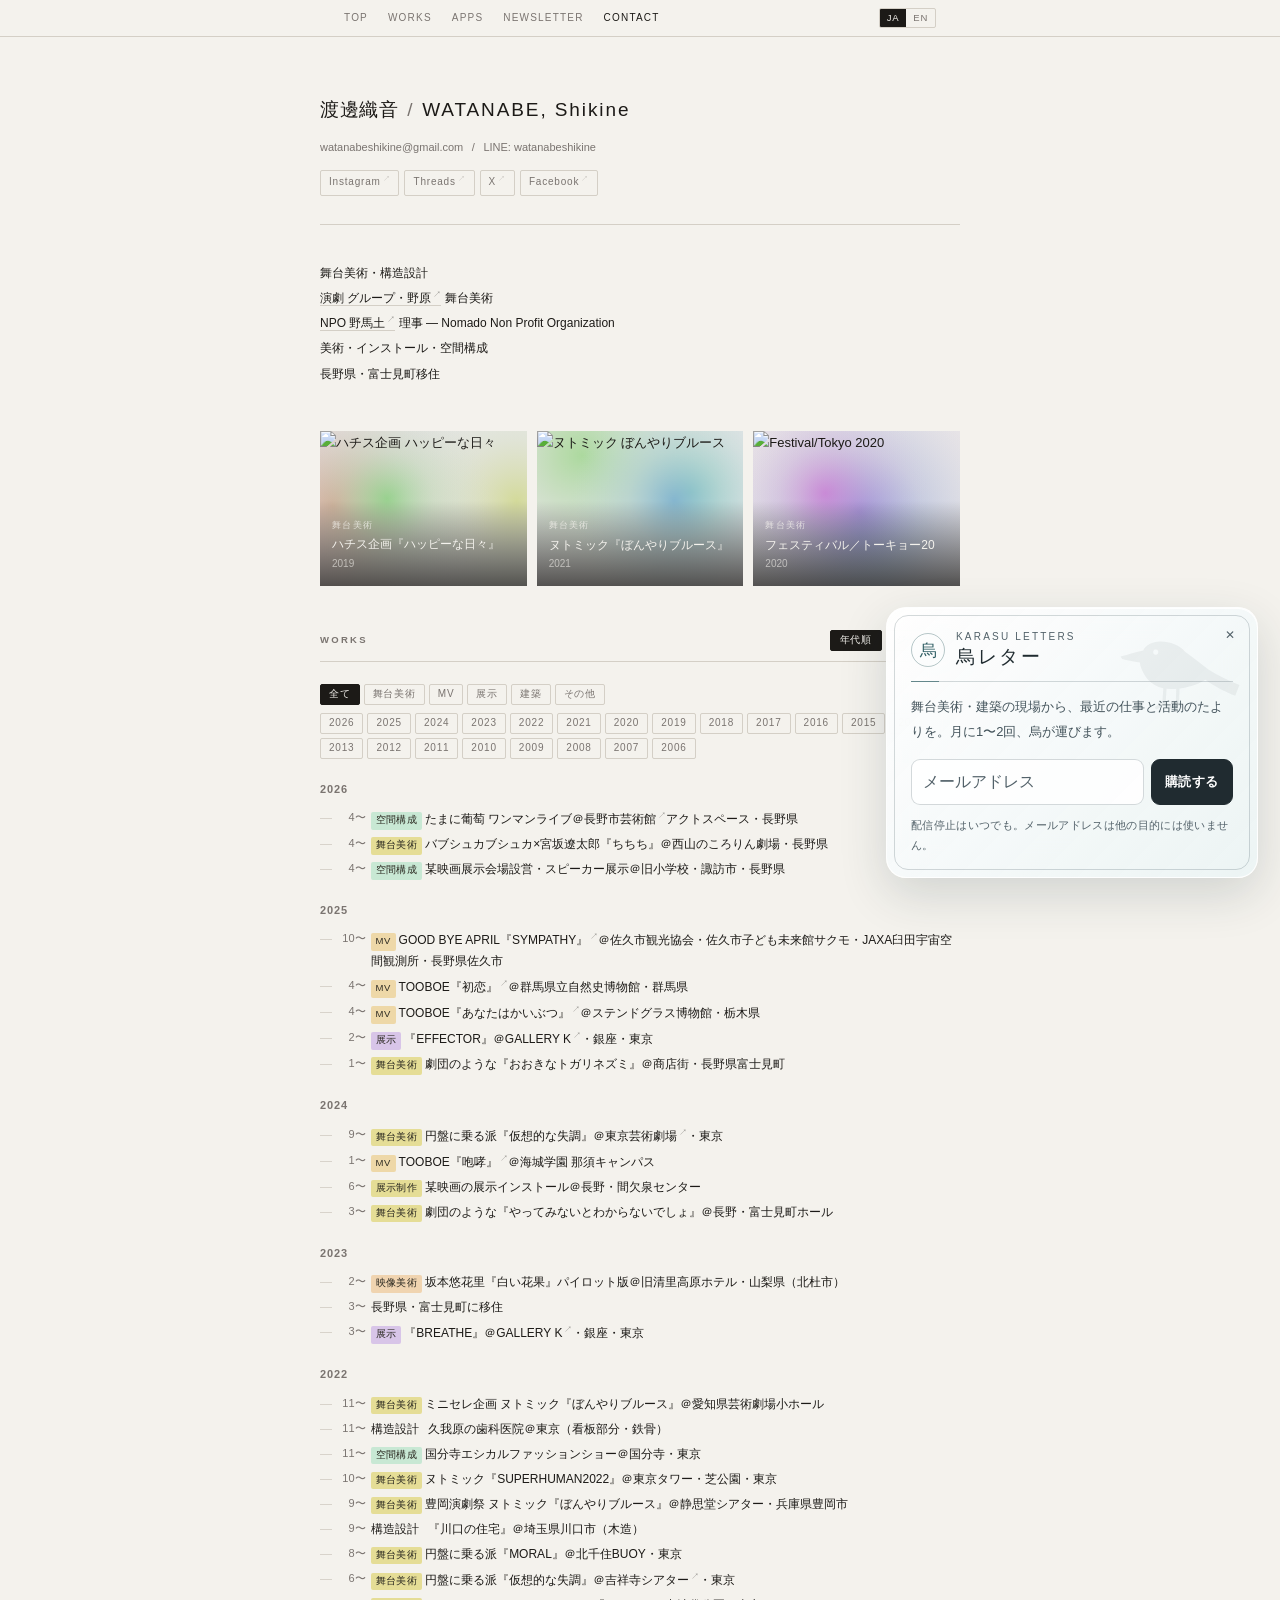
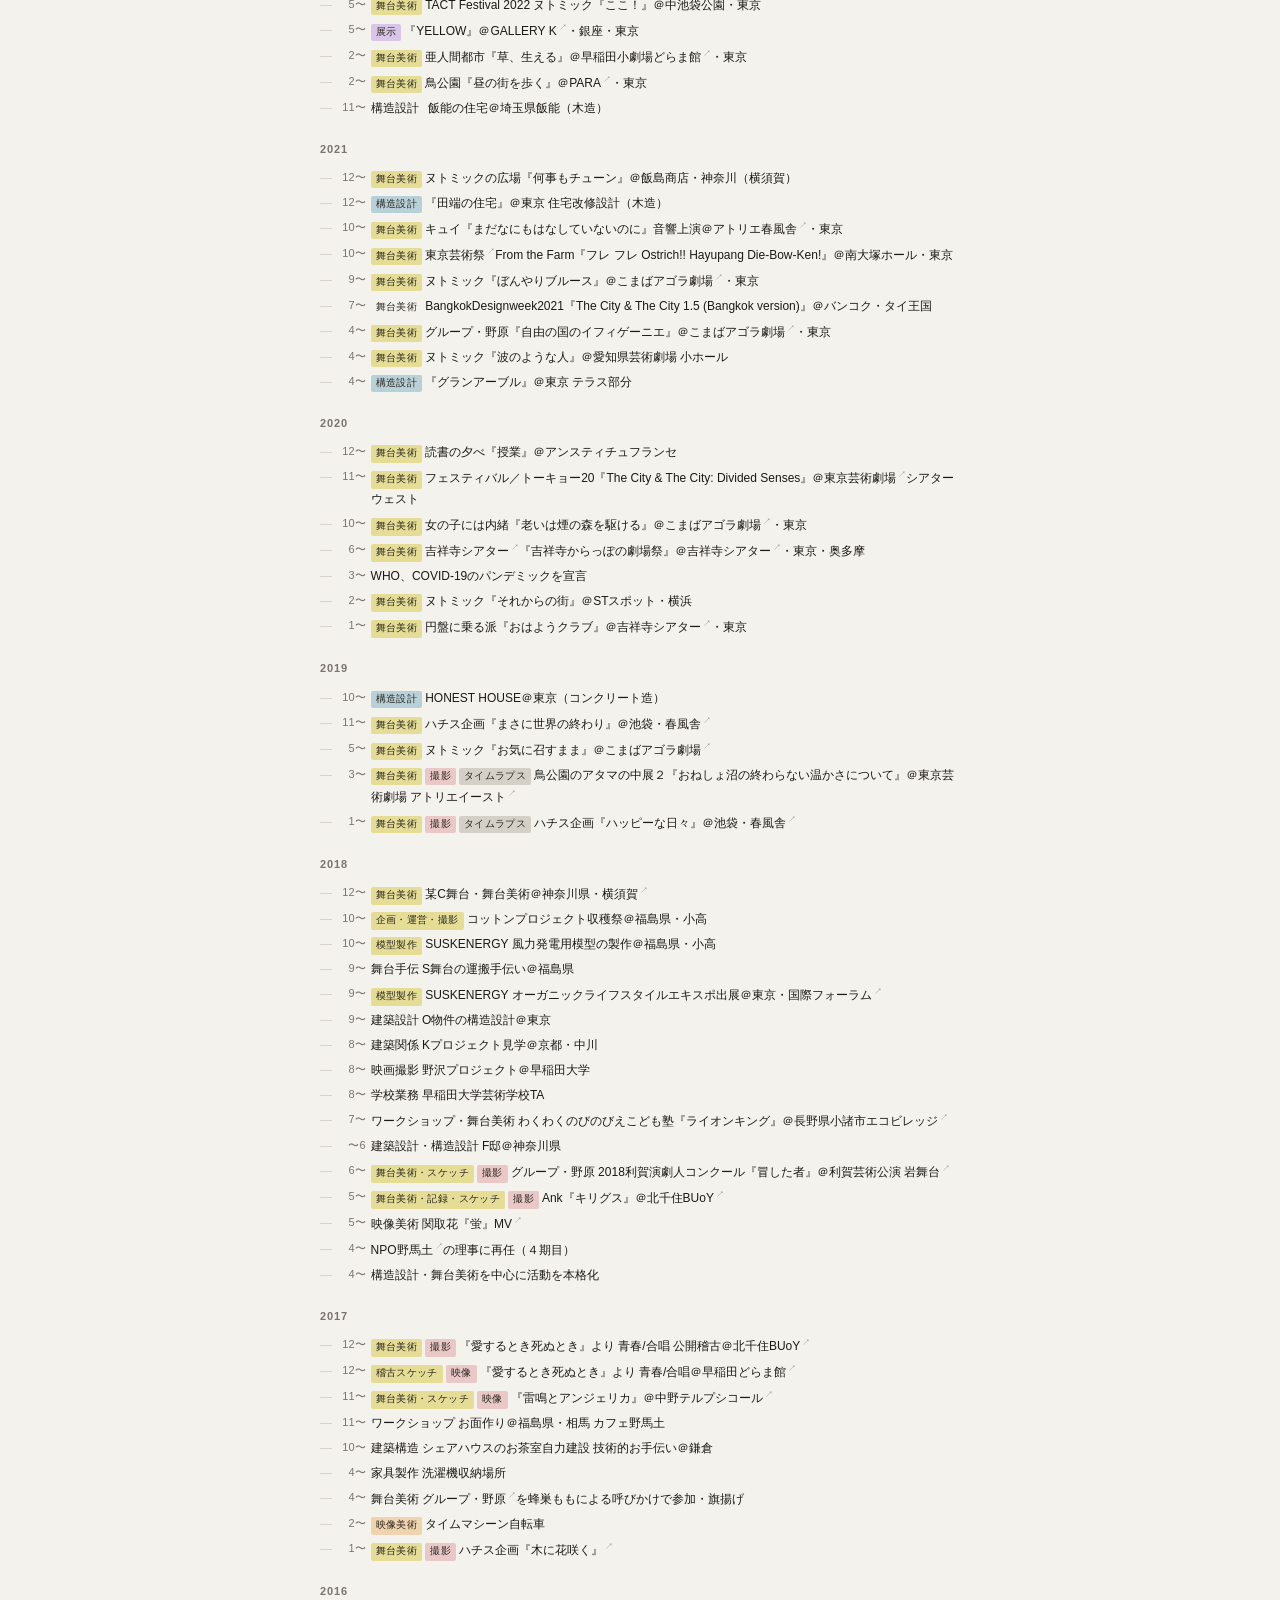
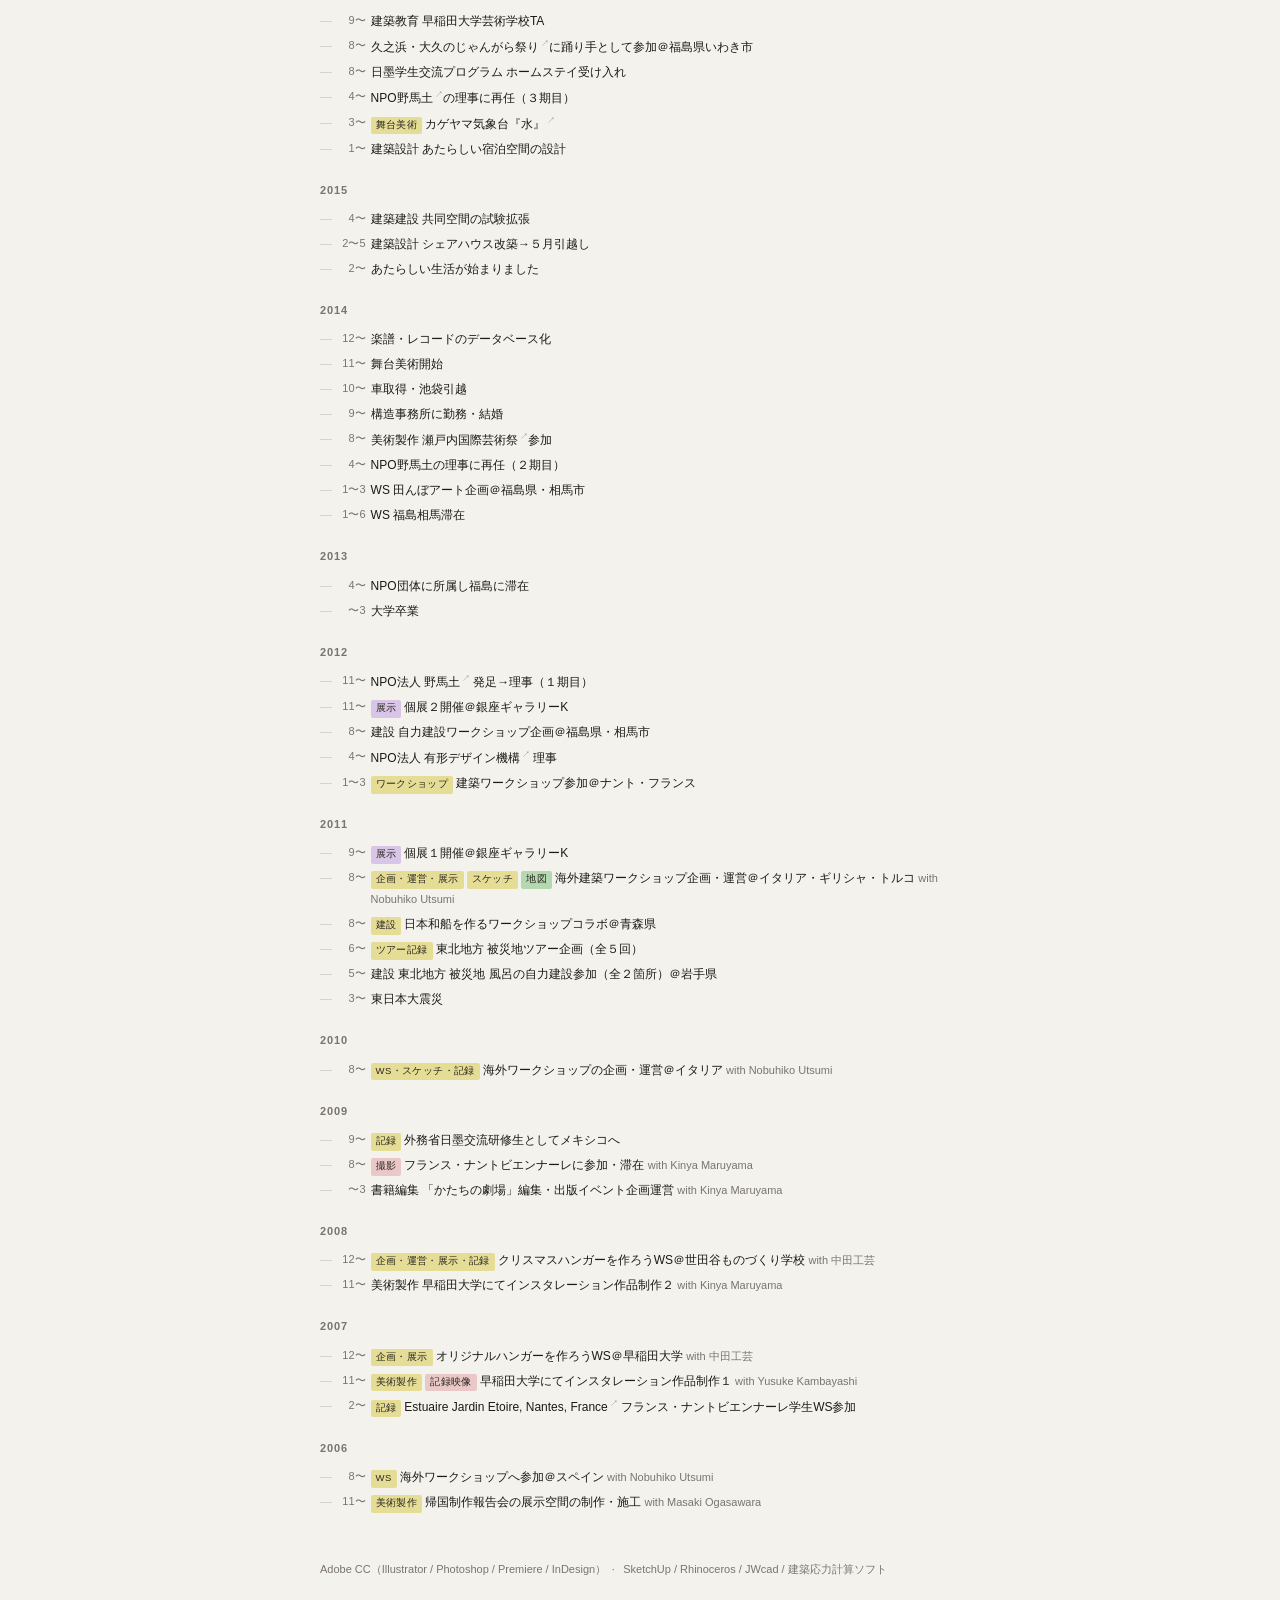
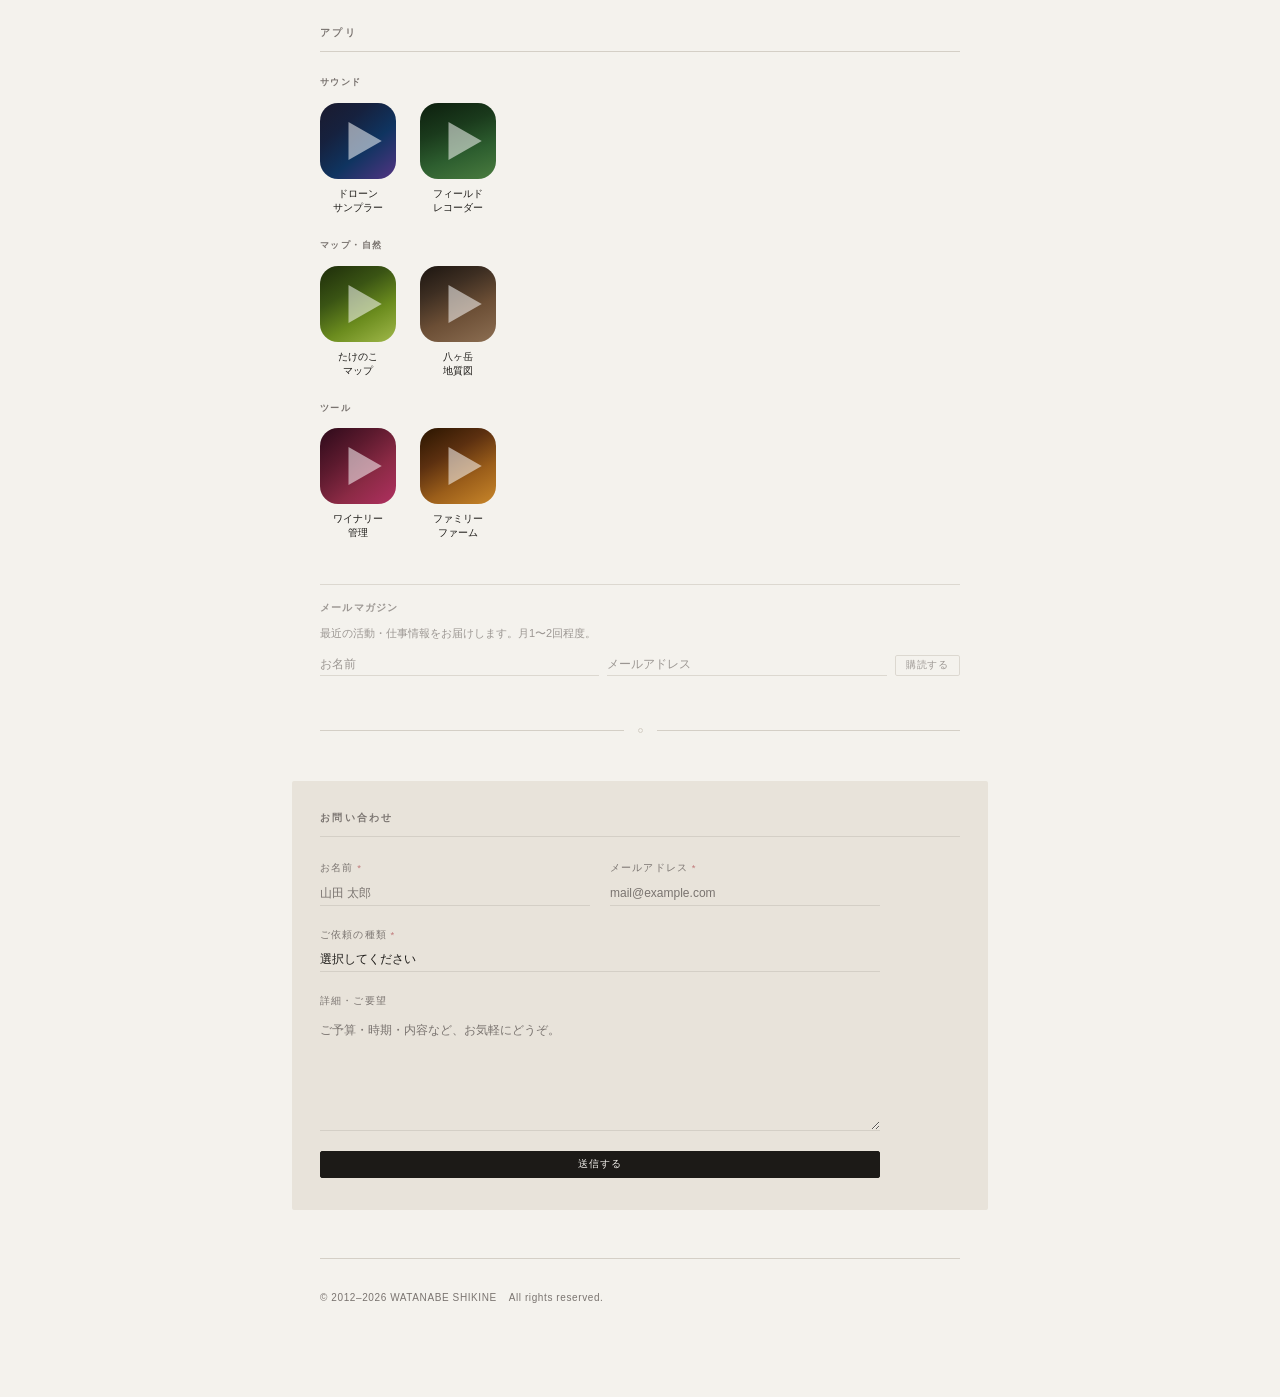
==== commit 0d62e275: "烏レターを読みやすいガラス調デザインに更新" ====
--- a/index.html
+++ b/index.html
@@ -15,7 +15,7 @@
   <meta name="twitter:card"       content="summary">
   <meta name="twitter:title"      content="Shikine Watanabe">
   <meta name="twitter:description" content="渡邊織音 — 建築・構造設計・舞台美術">
-  <link rel="stylesheet" href="style.css?v=20260905-mobile">
+  <link rel="stylesheet" href="style.css?v=20260905-glass">
   <!-- Google Tag Manager -->
   <script>(function(w,d,s,l,i){w[l]=w[l]||[];w[l].push({'gtm.start':
   new Date().getTime(),event:'gtm.js'});var f=d.getElementsByTagName(s)[0],
@@ -697,7 +697,7 @@
       </p>
 
       <form id="kl-form" class="kl-form" novalidate>
-        <input type="email" id="kl-email" class="kl-input" required
+        <input type="email" id="kl-email" class="kl-input" required aria-label="メールアドレス / Email address"
           autocomplete="email"
           placeholder="メールアドレス" data-placeholder-ja="メールアドレス" data-placeholder-en="Email Address">
         <button type="submit" class="kl-btn" id="kl-btn">
@@ -705,9 +705,9 @@
         </button>
       </form>
 
-      <p class="kl-msg kl-err" id="kl-error" hidden></p>
-
-      <p class="kl-msg kl-ok" id="kl-thanks" hidden>
+      <p class="kl-msg kl-err" id="kl-error" role="alert" hidden></p>
+
+      <p class="kl-msg kl-ok" id="kl-thanks" role="status" hidden>
         <span class="t-ja">ご登録ありがとうございます。次の便りをお待ちください。</span>
         <span class="t-en">Thank you for subscribing. The next letter is on its way.</span>
       </p>
--- a/style.css
+++ b/style.css
@@ -1276,10 +1276,10 @@
 
 /* ── 烏レター FLOATING BANNER ─────────────── */
 :root {
-  --kl-paper: #f4f2ed;
-  --kl-dim:   rgba(244, 242, 237, 0.60);
-  --kl-line:  rgba(244, 242, 237, 0.17);
-  --kl-gold:  #d8cf90;
+  --kl-paper: #202b30;
+  --kl-dim:   #526169;
+  --kl-line:  rgba(40, 65, 76, 0.20);
+  --kl-gold:  #315f65;
   --kl-mincho: 'Hiragino Mincho ProN', 'Yu Mincho', 'YuMincho', 'MS PMincho', serif;
 }
 
@@ -1307,20 +1307,20 @@
   position: relative;
   overflow: hidden;
   padding: 24px 24px 21px;
-  border-radius: 3px;
-  background: linear-gradient(157deg, #272319 0%, #1a1712 48%, #121009 100%);
+  border-radius: 20px;
+  background: #f1f5f5;
+  border: 1px solid rgba(255, 255, 255, 0.85);
   color: var(--kl-paper);
-  box-shadow: 0 1px 1px rgba(28, 26, 23, 0.14),
-              0 14px 30px -10px rgba(28, 26, 23, 0.42),
-              0 40px 72px -28px rgba(28, 26, 23, 0.46);
-}
-/* 内側のヘアライン枠（活版の版面のような） */
+  box-shadow: 0 16px 48px rgba(24, 48, 58, 0.16),
+              inset 0 1px 0 rgba(255, 255, 255, 0.95);
+}
+/* 薄いガラスの輪郭 */
 .kl-card::after {
   content: "";
   position: absolute;
   inset: 7px;
   border: 1px solid var(--kl-line);
-  border-radius: 1px;
+  border-radius: 14px;
   pointer-events: none;
 }
 
@@ -1331,17 +1331,17 @@
   width: 124px;
   height: auto;
   color: var(--kl-paper);
-  opacity: 0.09;
+  opacity: 0.055;
   pointer-events: none;
 }
 
 .kl-close {
   position: absolute;
-  top: 13px;
-  right: 13px;
+  top: 5px;
+  right: 5px;
   z-index: 3;
-  width: 24px;
-  height: 24px;
+  width: 44px;
+  height: 44px;
   display: flex;
   align-items: center;
   justify-content: center;
@@ -1349,7 +1349,7 @@
   border: none;
   border-radius: 50%;
   background: none;
-  color: rgba(244, 242, 237, 0.40);
+  color: #526169;
   font-size: 12px;
   line-height: 1;
   cursor: pointer;
@@ -1357,7 +1357,7 @@
 }
 .kl-close:hover {
   color: var(--kl-paper);
-  background: rgba(244, 242, 237, 0.09);
+  background: rgba(40, 65, 76, 0.09);
 }
 
 .kl-head {
@@ -1375,7 +1375,7 @@
   display: flex;
   align-items: center;
   justify-content: center;
-  border: 1px solid rgba(216, 207, 144, 0.45);
+  border: 1px solid rgba(49, 95, 101, 0.35);
   border-radius: 50%;
   color: var(--kl-gold);
   font-family: var(--kl-mincho);
@@ -1383,7 +1383,7 @@
   line-height: 1;
 }
 .kl-kicker {
-  font-size: 9px;
+  font-size: 10px;
   letter-spacing: 0.22em;
   text-transform: uppercase;
   color: var(--kl-dim);
@@ -1409,16 +1409,16 @@
   width: 100%;
   height: 1px;
   background: linear-gradient(to right,
-              rgba(216, 207, 144, 0.85) 0 28px,
+              rgba(49, 95, 101, 0.75) 0 28px,
               var(--kl-line) 28px 100%);
   margin: 0 0 13px;
 }
 
 .kl-desc {
   position: relative;
-  font-size: 11.5px;
+  font-size: 13px;
   line-height: 1.9;
-  color: rgba(244, 242, 237, 0.68);
+  color: #43535b;
   margin: 0 0 15px;
 }
 
@@ -1432,32 +1432,36 @@
   flex: 1 1 auto;
   min-width: 0;
   font-family: inherit;
-  font-size: 12.5px;
+  font-size: 16px;
+  min-height: 46px;
+  box-sizing: border-box;
   color: var(--kl-paper);
-  background: rgba(244, 242, 237, 0.045);
+  background: rgba(255, 255, 255, 0.85);
   border: 1px solid var(--kl-line);
-  border-radius: 2px;
+  border-radius: 9px;
   padding: 9px 11px;
   outline: none;
   -webkit-appearance: none;
   transition: border-color 0.22s, background 0.22s;
 }
-.kl-input::placeholder { color: rgba(244, 242, 237, 0.33); }
+.kl-input::placeholder { color: #526169; }
 .kl-input:focus {
-  border-color: rgba(216, 207, 144, 0.6);
-  background: rgba(244, 242, 237, 0.075);
+  border-color: #315f65;
+  background: #fff;
+  box-shadow: 0 0 0 3px rgba(49, 95, 101, 0.16);
 }
 .kl-btn {
   flex: 0 0 auto;
   white-space: nowrap;
   font-family: inherit;
-  font-size: 11px;
+  font-size: 13px;
+  min-height: 46px;
   font-weight: 600;
-  letter-spacing: 0.16em;
-  color: #16140f;
+  letter-spacing: 0.04em;
+  color: #fff;
   background: var(--kl-paper);
   border: 1px solid var(--kl-paper);
-  border-radius: 2px;
+  border-radius: 9px;
   padding: 10px 13px;
   cursor: pointer;
   transition: background 0.22s, border-color 0.22s, transform 0.12s;
@@ -1471,16 +1475,16 @@
 
 .kl-fine {
   position: relative;
-  font-size: 9.5px;
+  font-size: 11px;
   letter-spacing: 0.03em;
   line-height: 1.8;
-  color: rgba(244, 242, 237, 0.33);
+  color: #526169;
   margin: 11px 0 0;
 }
 
 .kl-msg {
   position: relative;
-  font-size: 11.5px;
+  font-size: 13px;
   line-height: 1.9;
   margin: 0;
   opacity: 0;
@@ -1488,7 +1492,7 @@
 }
 .kl-msg.kl-visible { opacity: 1; }
 .kl-msg.kl-err {
-  color: #e0a89c;
+  color: #9d3030;
   margin-top: 10px;
 }
 .kl-msg.kl-ok {
@@ -1534,3 +1538,19 @@
   .kl-form { flex-direction: column; }
   .kl-input { width: 100%; box-sizing: border-box; }
 }
+
+/* 背景が透けても本文のコントラストを維持する */
+@supports ((backdrop-filter: blur(20px)) or (-webkit-backdrop-filter: blur(20px))) {
+  .kl-card {
+    background: linear-gradient(135deg, rgba(255,255,255,.94), rgba(235,244,245,.88));
+    -webkit-backdrop-filter: blur(20px) saturate(125%);
+    backdrop-filter: blur(20px) saturate(125%);
+  }
+}
+.kl-btn:focus-visible, .kl-close:focus-visible {
+  outline: 3px solid #315f65;
+  outline-offset: 3px;
+}
+@media (prefers-reduced-transparency: reduce) {
+  .kl-card { background: #f1f5f5; -webkit-backdrop-filter: none; backdrop-filter: none; }
+}
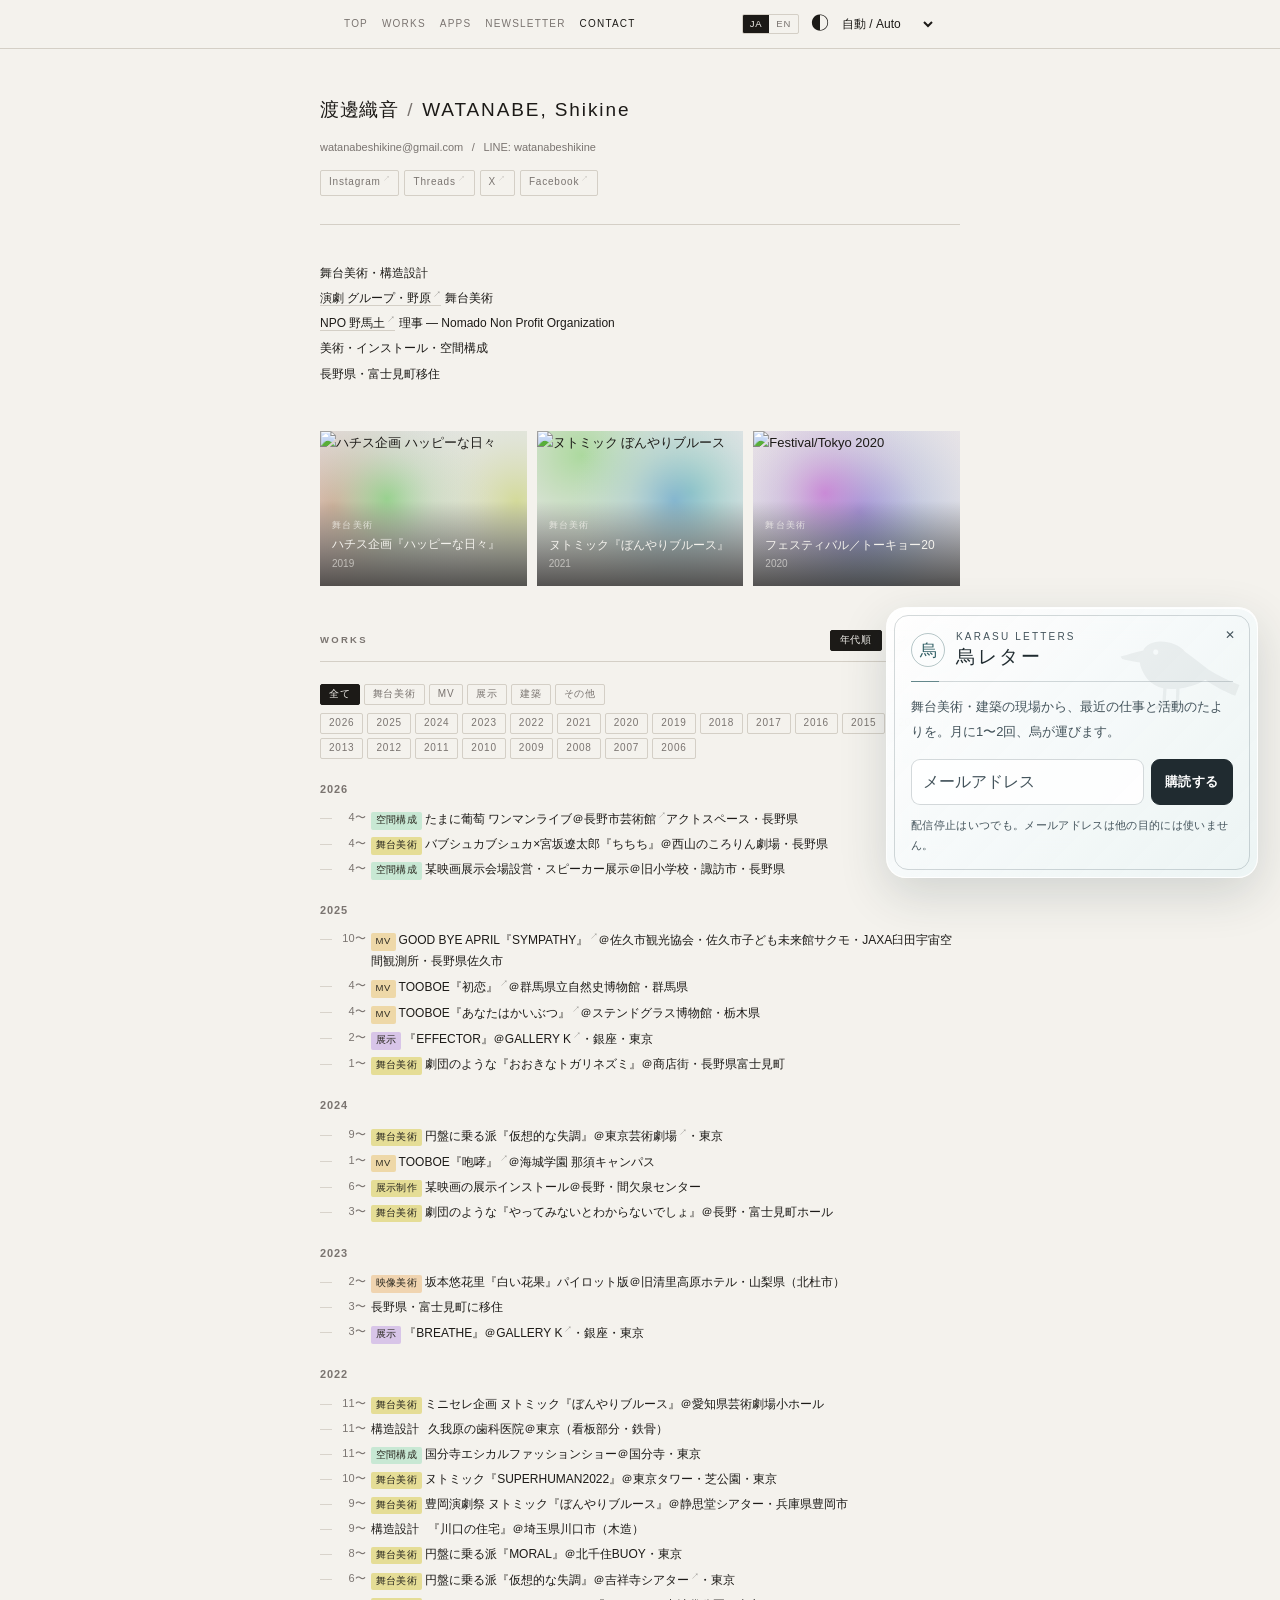
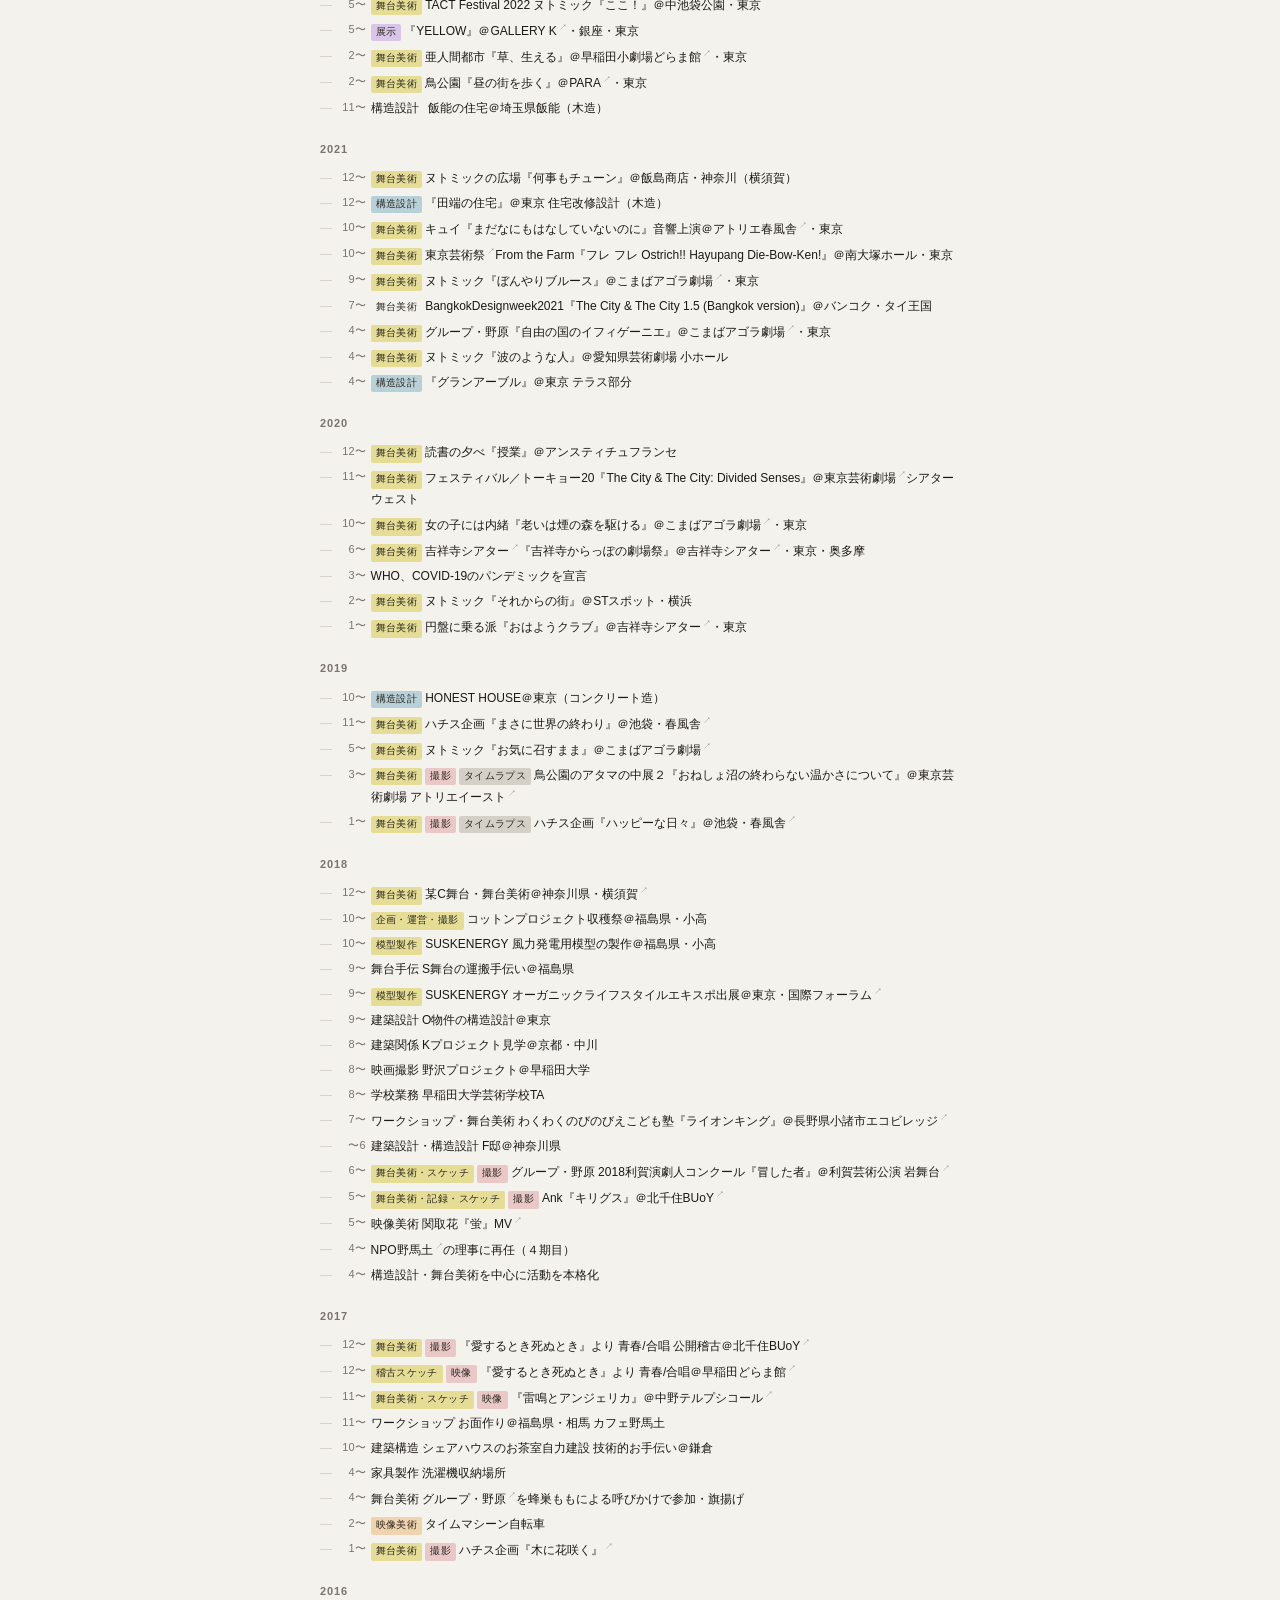
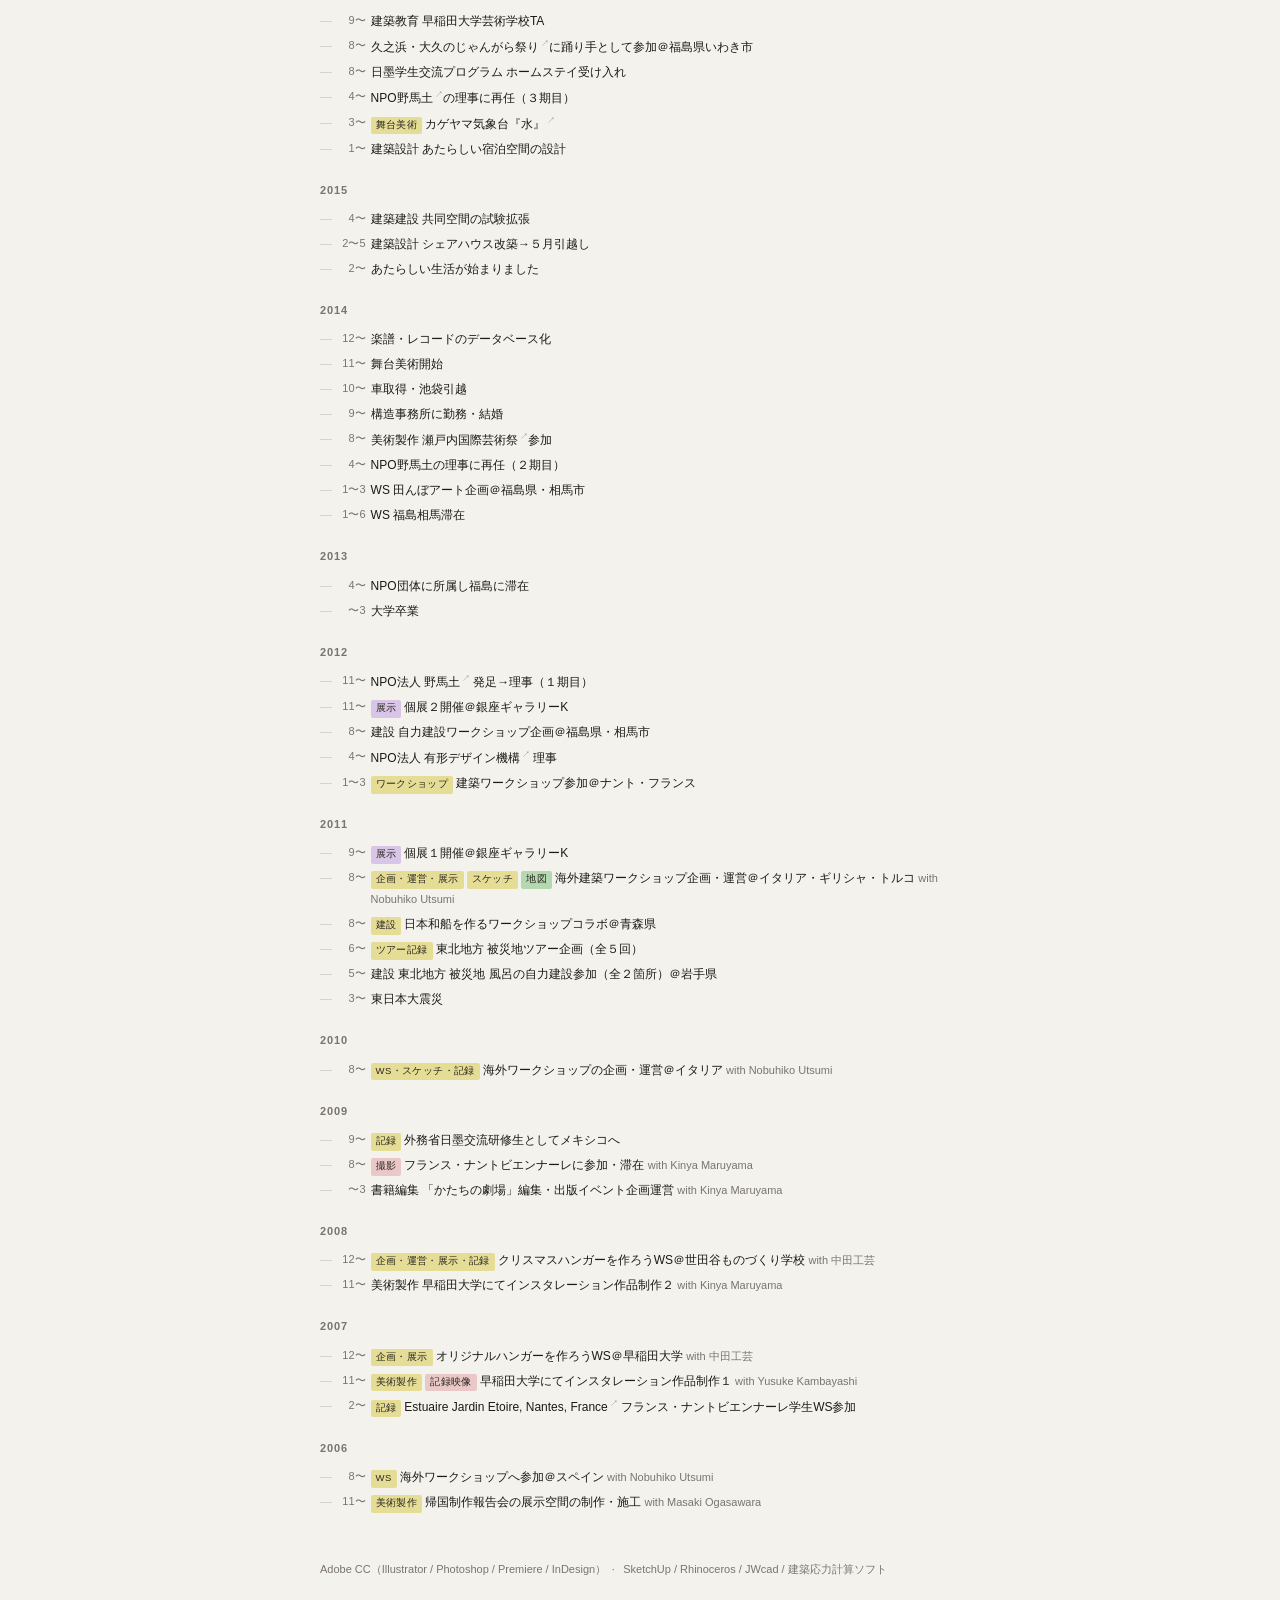
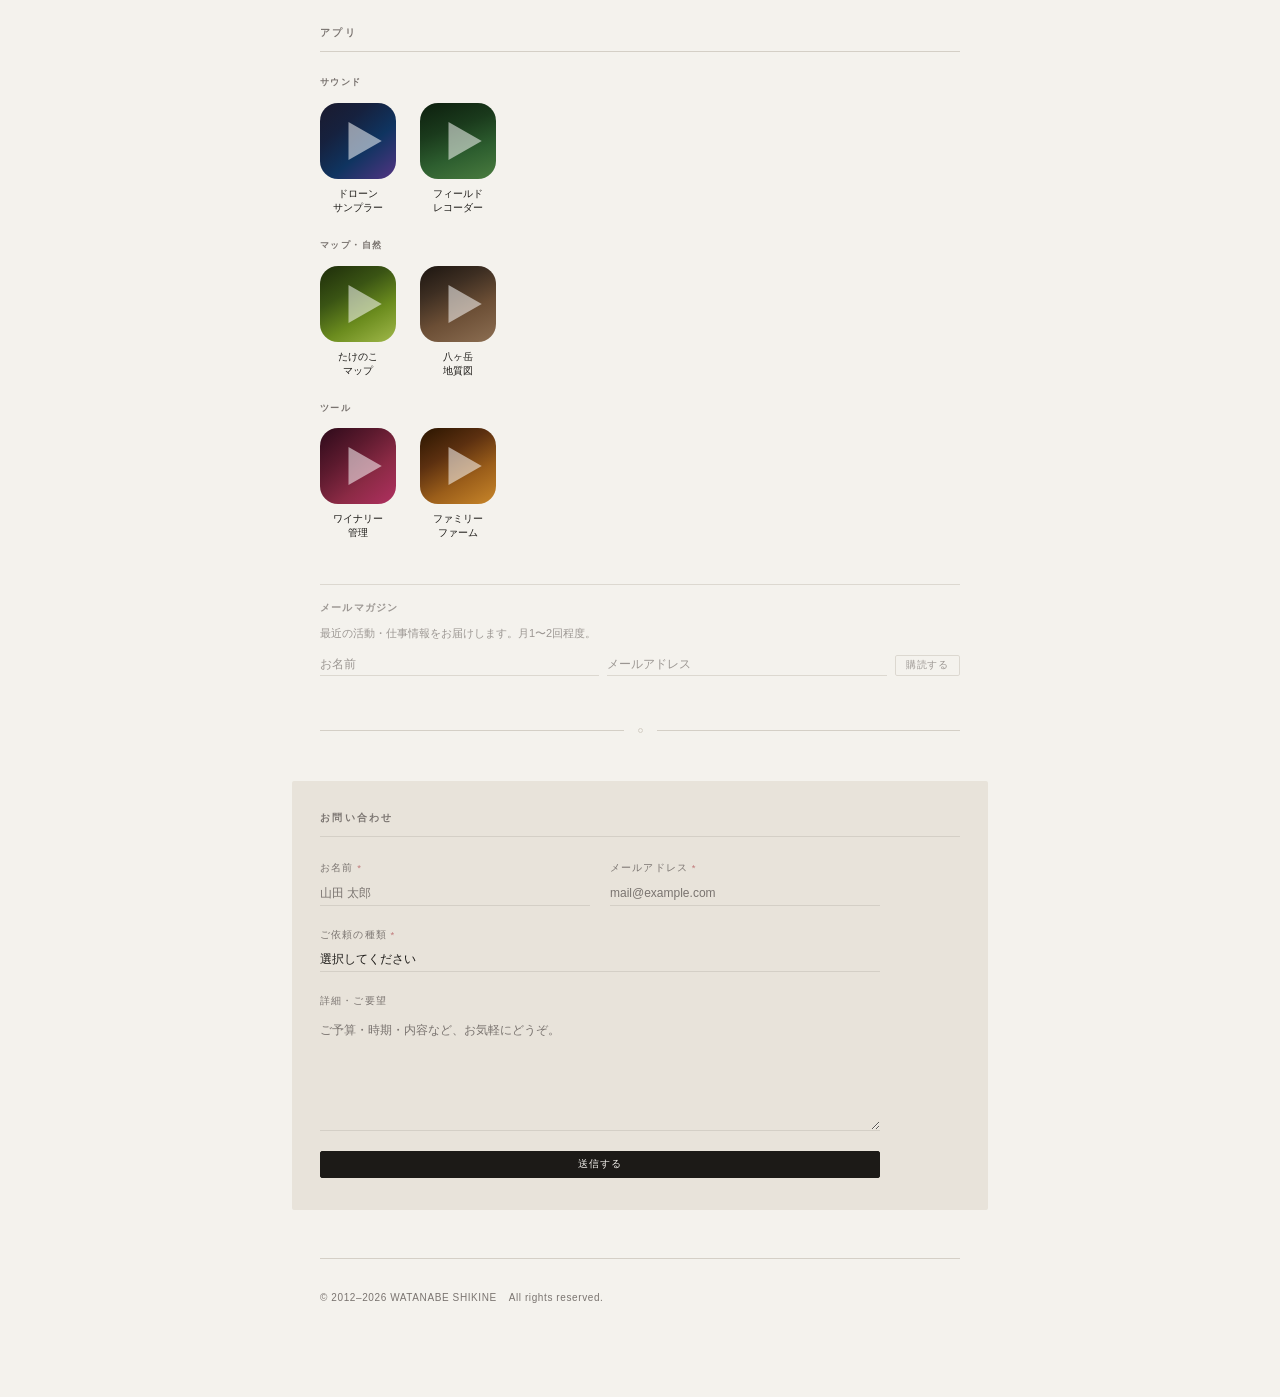
==== commit 29cf91f5: "サイトに自動追従と設定保存付きダークモードを追加" ====
--- a/index.html
+++ b/index.html
@@ -15,7 +15,8 @@
   <meta name="twitter:card"       content="summary">
   <meta name="twitter:title"      content="Shikine Watanabe">
   <meta name="twitter:description" content="渡邊織音 — 建築・構造設計・舞台美術">
-  <link rel="stylesheet" href="style.css?v=20260905-glass">
+  <script src="theme.js?v=20260905-theme"></script>
+  <link rel="stylesheet" href="style.css?v=20260905-theme">
   <!-- Google Tag Manager -->
   <script>(function(w,d,s,l,i){w[l]=w[l]||[];w[l].push({'gtm.start':
   new Date().getTime(),event:'gtm.js'});var f=d.getElementsByTagName(s)[0],
@@ -51,6 +52,14 @@
         <button class="lang-btn" data-lang="en">EN</button>
       </div>
     </div>
+    <label class="theme-control">
+      <span class="theme-icon" aria-hidden="true">◐</span>
+      <select id="theme-select" aria-label="配色 / Color theme">
+        <option value="system">自動 / Auto</option>
+        <option value="light">ライト / Light</option>
+        <option value="dark">ダーク / Dark</option>
+      </select>
+    </label>
     <button id="nav-toggle" aria-label="メニュー" aria-expanded="false">
       <span></span><span></span><span></span>
     </button>
--- a/style.css
+++ b/style.css
@@ -1277,7 +1277,7 @@
 /* ── 烏レター FLOATING BANNER ─────────────── */
 :root {
   --kl-paper: #202b30;
-  --kl-dim:   #526169;
+  --kl-dim:   #43535b;
   --kl-line:  rgba(40, 65, 76, 0.20);
   --kl-gold:  #315f65;
   --kl-mincho: 'Hiragino Mincho ProN', 'Yu Mincho', 'YuMincho', 'MS PMincho', serif;
@@ -1349,7 +1349,7 @@
   border: none;
   border-radius: 50%;
   background: none;
-  color: #526169;
+  color: #43535b;
   font-size: 12px;
   line-height: 1;
   cursor: pointer;
@@ -1444,7 +1444,7 @@
   -webkit-appearance: none;
   transition: border-color 0.22s, background 0.22s;
 }
-.kl-input::placeholder { color: #526169; }
+.kl-input::placeholder { color: #43535b; }
 .kl-input:focus {
   border-color: #315f65;
   background: #fff;
@@ -1478,7 +1478,7 @@
   font-size: 11px;
   letter-spacing: 0.03em;
   line-height: 1.8;
-  color: #526169;
+  color: #43535b;
   margin: 11px 0 0;
 }
 
@@ -1554,3 +1554,64 @@
 @media (prefers-reduced-transparency: reduce) {
   .kl-card { background: #f1f5f5; -webkit-backdrop-filter: none; backdrop-filter: none; }
 }
+
+/* ── COLOR THEME ─────────────────────────── */
+:root { color-scheme: light; }
+:root[data-theme="dark"] {
+  color-scheme: dark;
+  --bg: #171c20;
+  --ink: #eceeea;
+  --muted: #adb5b9;
+  --rule: #465158;
+  --kl-paper: #edf4f4;
+  --kl-dim: #bfced2;
+  --kl-line: rgba(209, 230, 233, .25);
+  --kl-gold: #b5dddd;
+}
+.nav-inner { min-height: 48px; height: auto; gap: 12px; }
+.nav-links { gap: 14px; min-width: 0; }
+.theme-control { display: flex; align-items: center; gap: 4px; flex-shrink: 0; color: var(--ink); }
+.theme-icon { font-size: 18px; }
+#theme-select {
+  min-height: 44px;
+  max-width: 128px;
+  padding: 0 5px;
+  border: 0;
+  background: var(--bg);
+  color: var(--ink);
+  font: inherit;
+  font-size: 12px;
+  cursor: pointer;
+}
+#theme-select:focus-visible { outline: 2px solid var(--ink); outline-offset: 1px; border-radius: 4px; }
+:root[data-theme="dark"] .inquiry-section { background: #222b30; }
+:root[data-theme="dark"] .inquiry-select option { background: var(--bg); color: var(--ink); }
+:root[data-theme="dark"] .filter-chip.active:is([data-filter="stage"], [data-filter="mv"], [data-filter="arch"]) { color: var(--tag-ink); }
+:root[data-theme="dark"] .lightbox-pending :is(.pending-icon, .pending-label) { color: var(--muted); }
+:root[data-theme="dark"] :is(.iq-req, .iq-error, .iq-field-error) { color: #ffb4ad; }
+:root[data-theme="dark"] .inquiry-input.iq-invalid { border-color: #ffb4ad; }
+:root[data-theme="dark"] #nl-error { color: #ffb4ad !important; }
+:root[data-theme="dark"] .kl-card {
+  background: #243138;
+  border-color: rgba(220, 241, 244, .25);
+  box-shadow: 0 16px 48px rgba(0, 0, 0, .3), inset 0 1px 0 rgba(255,255,255,.10);
+}
+:root[data-theme="dark"] :is(.kl-desc, .kl-fine, .kl-close) { color: var(--kl-dim); }
+:root[data-theme="dark"] .kl-close:hover { background: rgba(255,255,255,.1); color: var(--kl-paper); }
+:root[data-theme="dark"] .kl-seal { border-color: var(--kl-line); }
+:root[data-theme="dark"] .kl-rule { background: linear-gradient(to right, var(--kl-gold) 0 28px, var(--kl-line) 28px 100%); }
+:root[data-theme="dark"] .kl-input { background: #19272e; color: var(--kl-paper); }
+:root[data-theme="dark"] .kl-input::placeholder { color: var(--kl-dim); }
+:root[data-theme="dark"] .kl-input:focus { background: #19272e; border-color: var(--kl-gold); box-shadow: 0 0 0 3px rgba(181,221,221,.18); }
+:root[data-theme="dark"] .kl-btn { color: #17282d; }
+:root[data-theme="dark"] .kl-err { color: #ffb4ad; }
+:root[data-theme="dark"] :is(.kl-btn, .kl-close):focus-visible { outline-color: var(--kl-gold); }
+@supports ((backdrop-filter: blur(20px)) or (-webkit-backdrop-filter: blur(20px))) {
+  :root[data-theme="dark"] .kl-card { background: linear-gradient(135deg, rgba(36,49,56,.94), rgba(27,41,48,.90)); }
+}
+@media (prefers-reduced-transparency: reduce) {
+  :root[data-theme="dark"] .kl-card { background: #243138; }
+}
+@media (max-width: 560px) {
+  #nav-toggle { min-width: 44px; min-height: 44px; align-items: center; }
+}
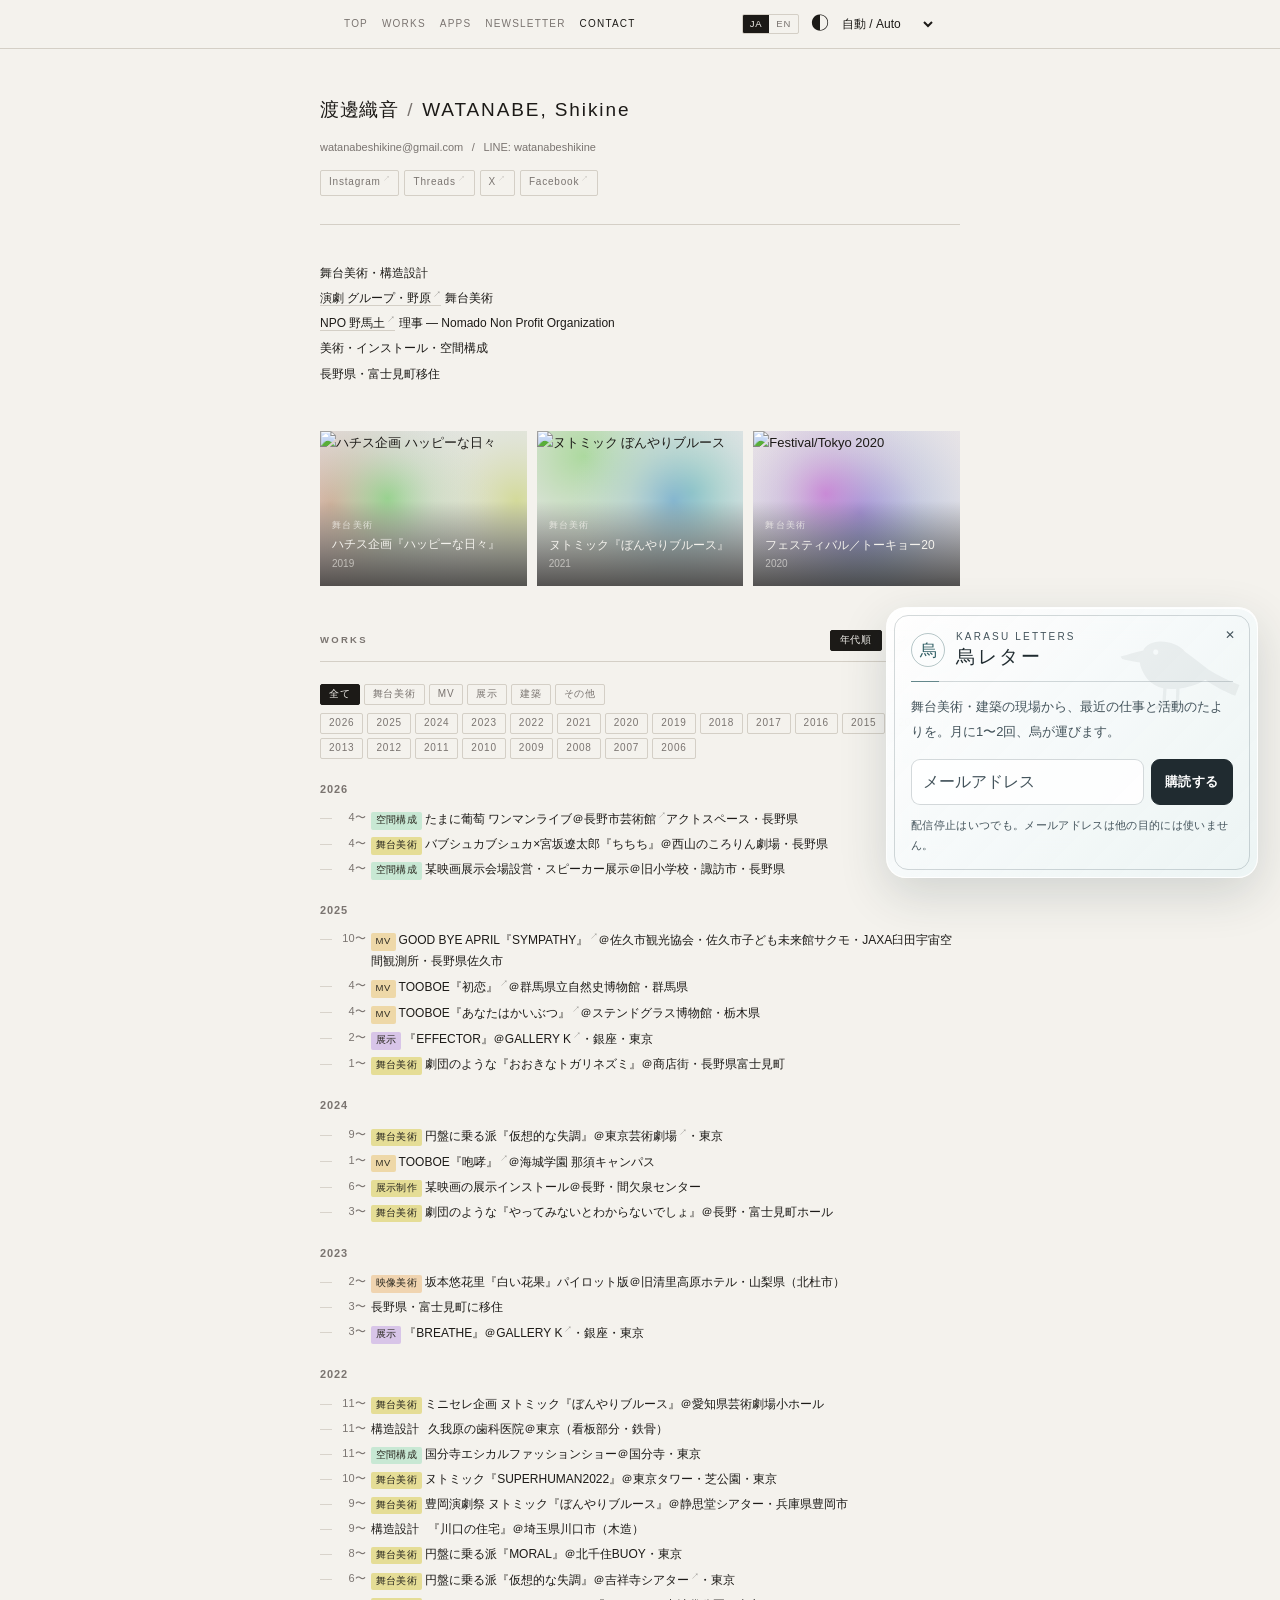
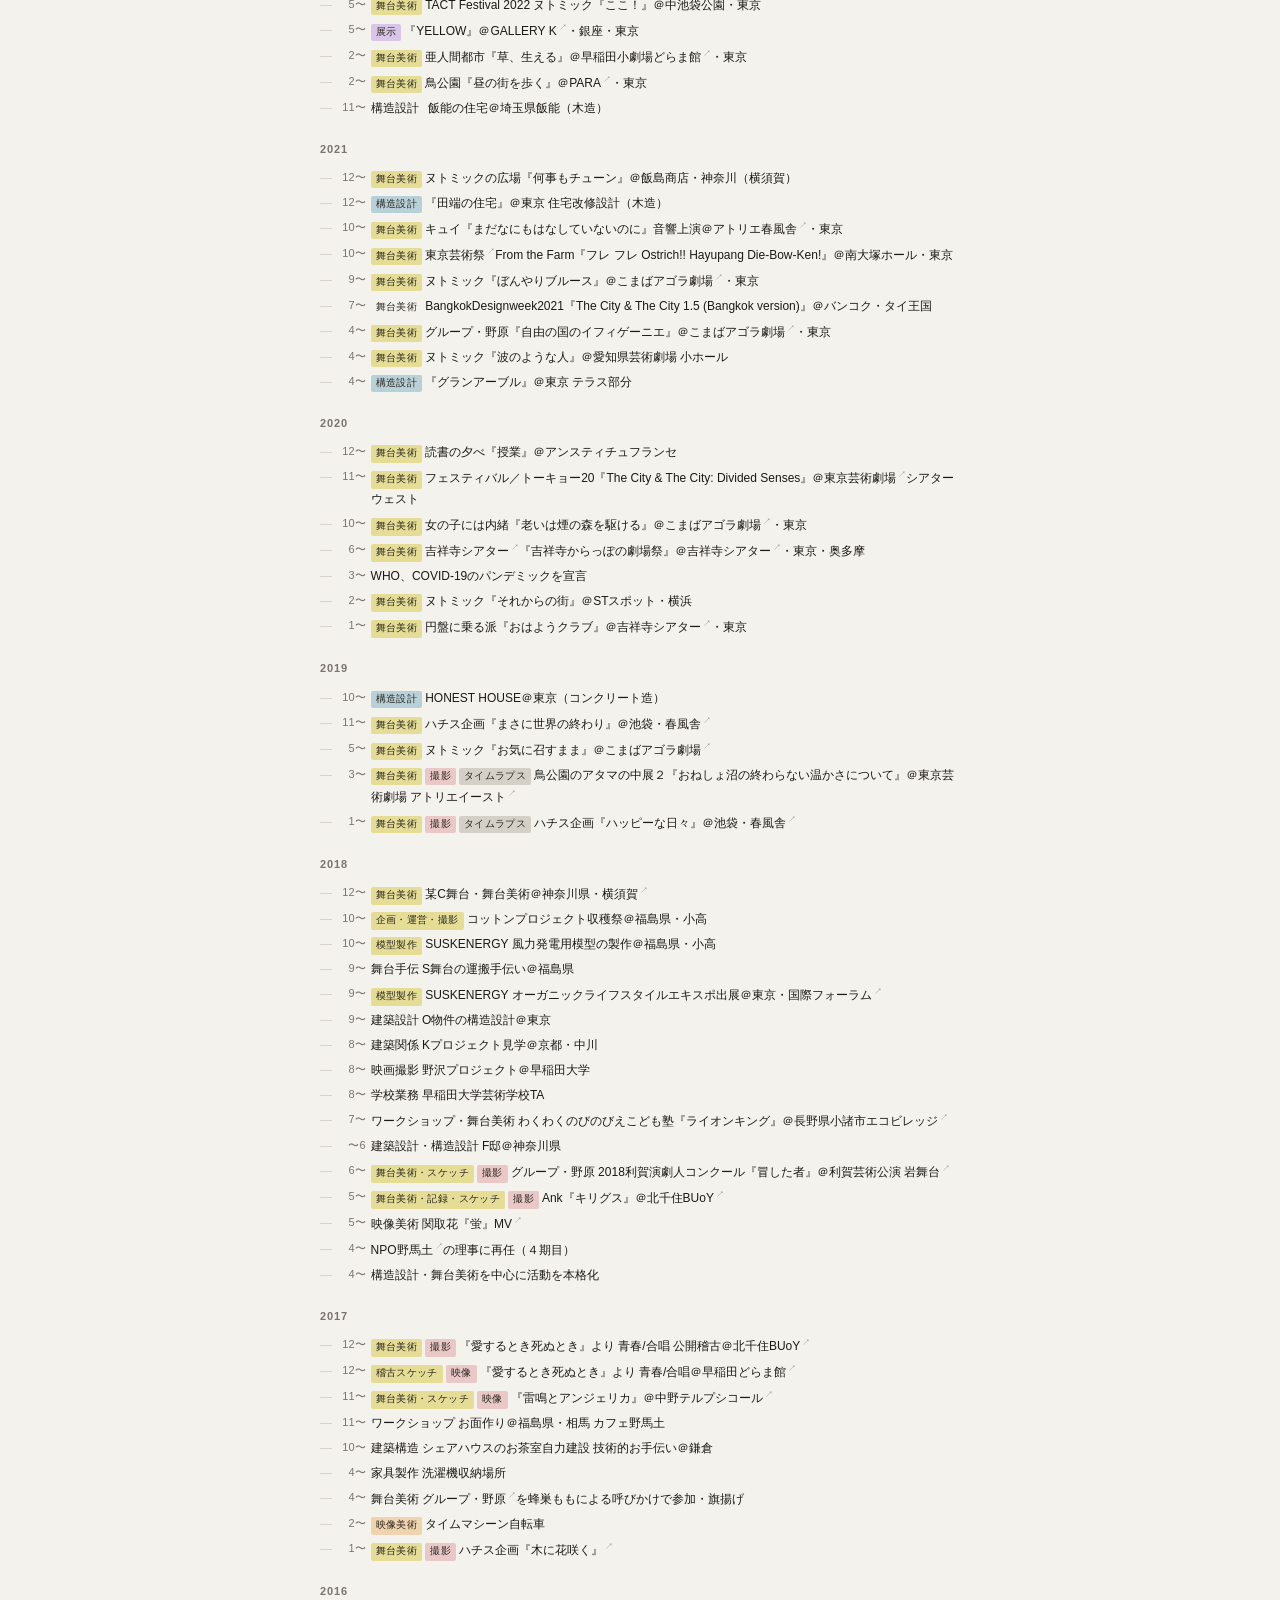
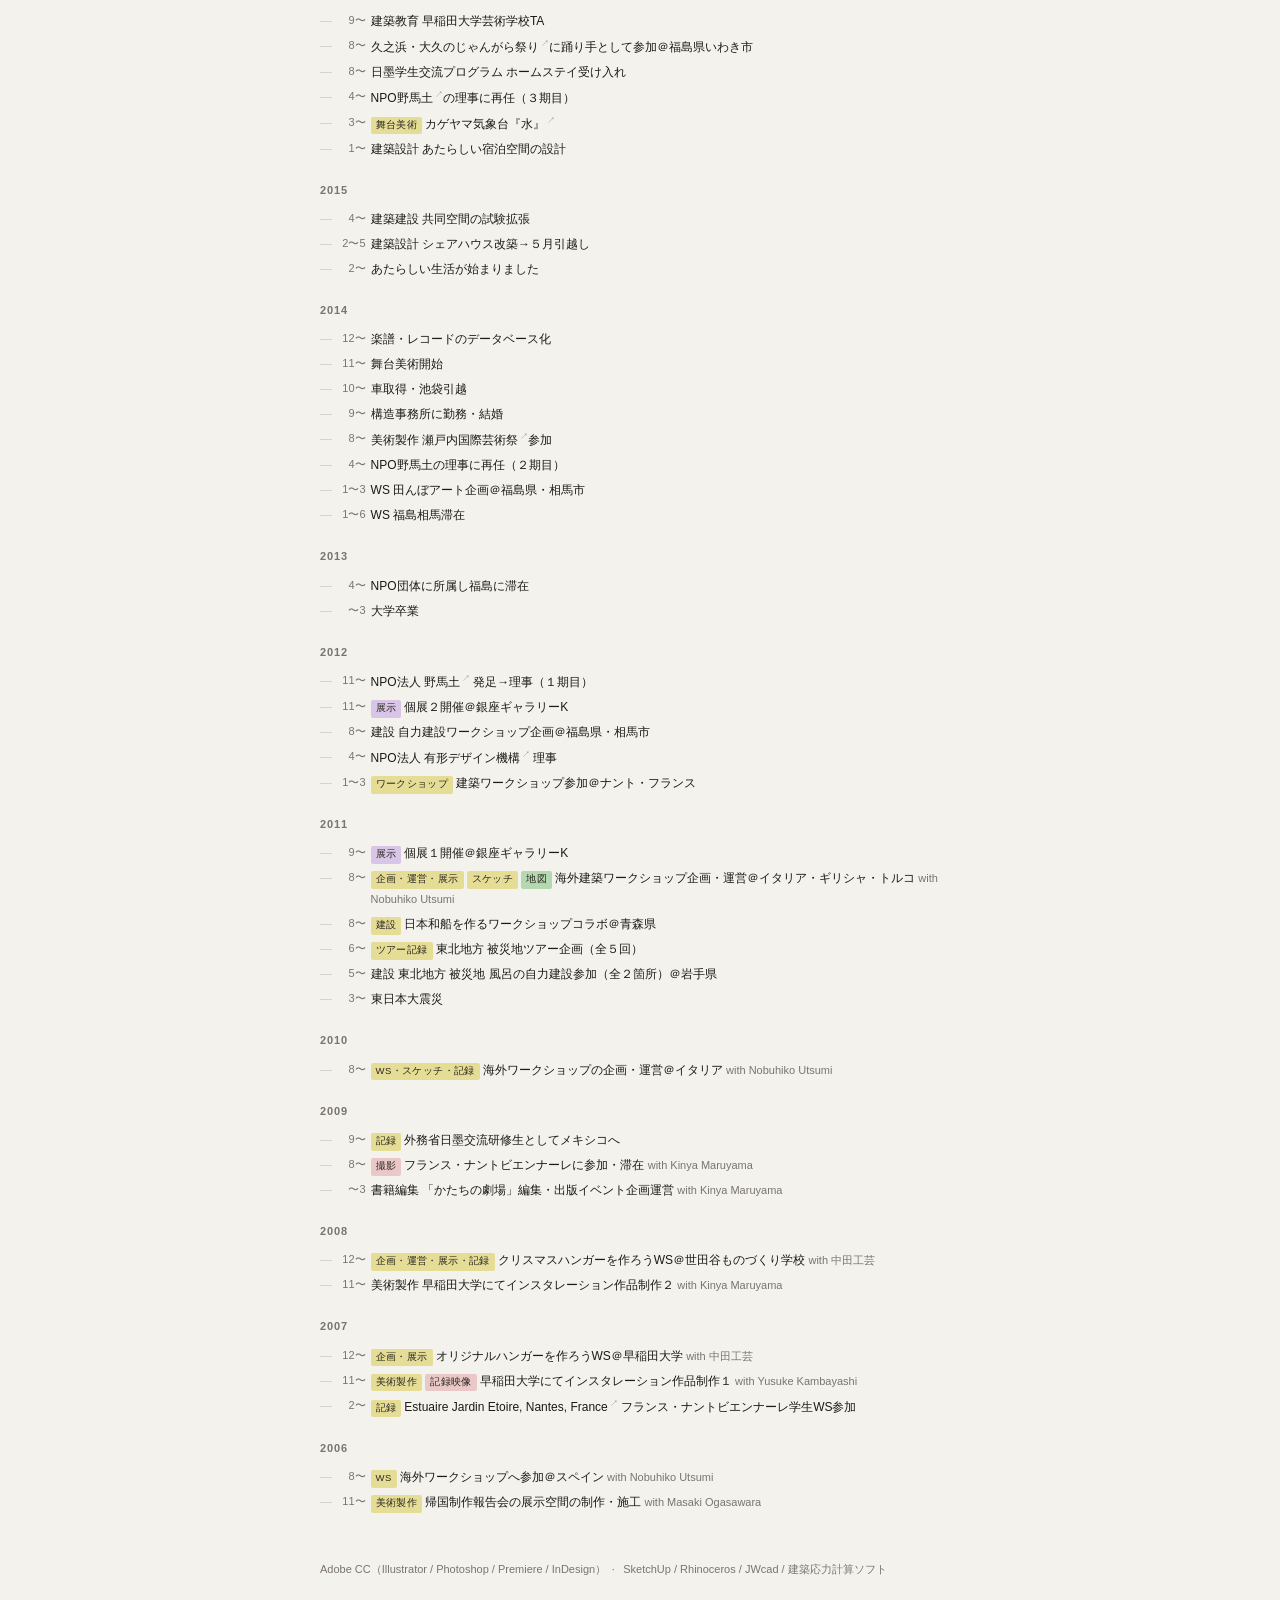
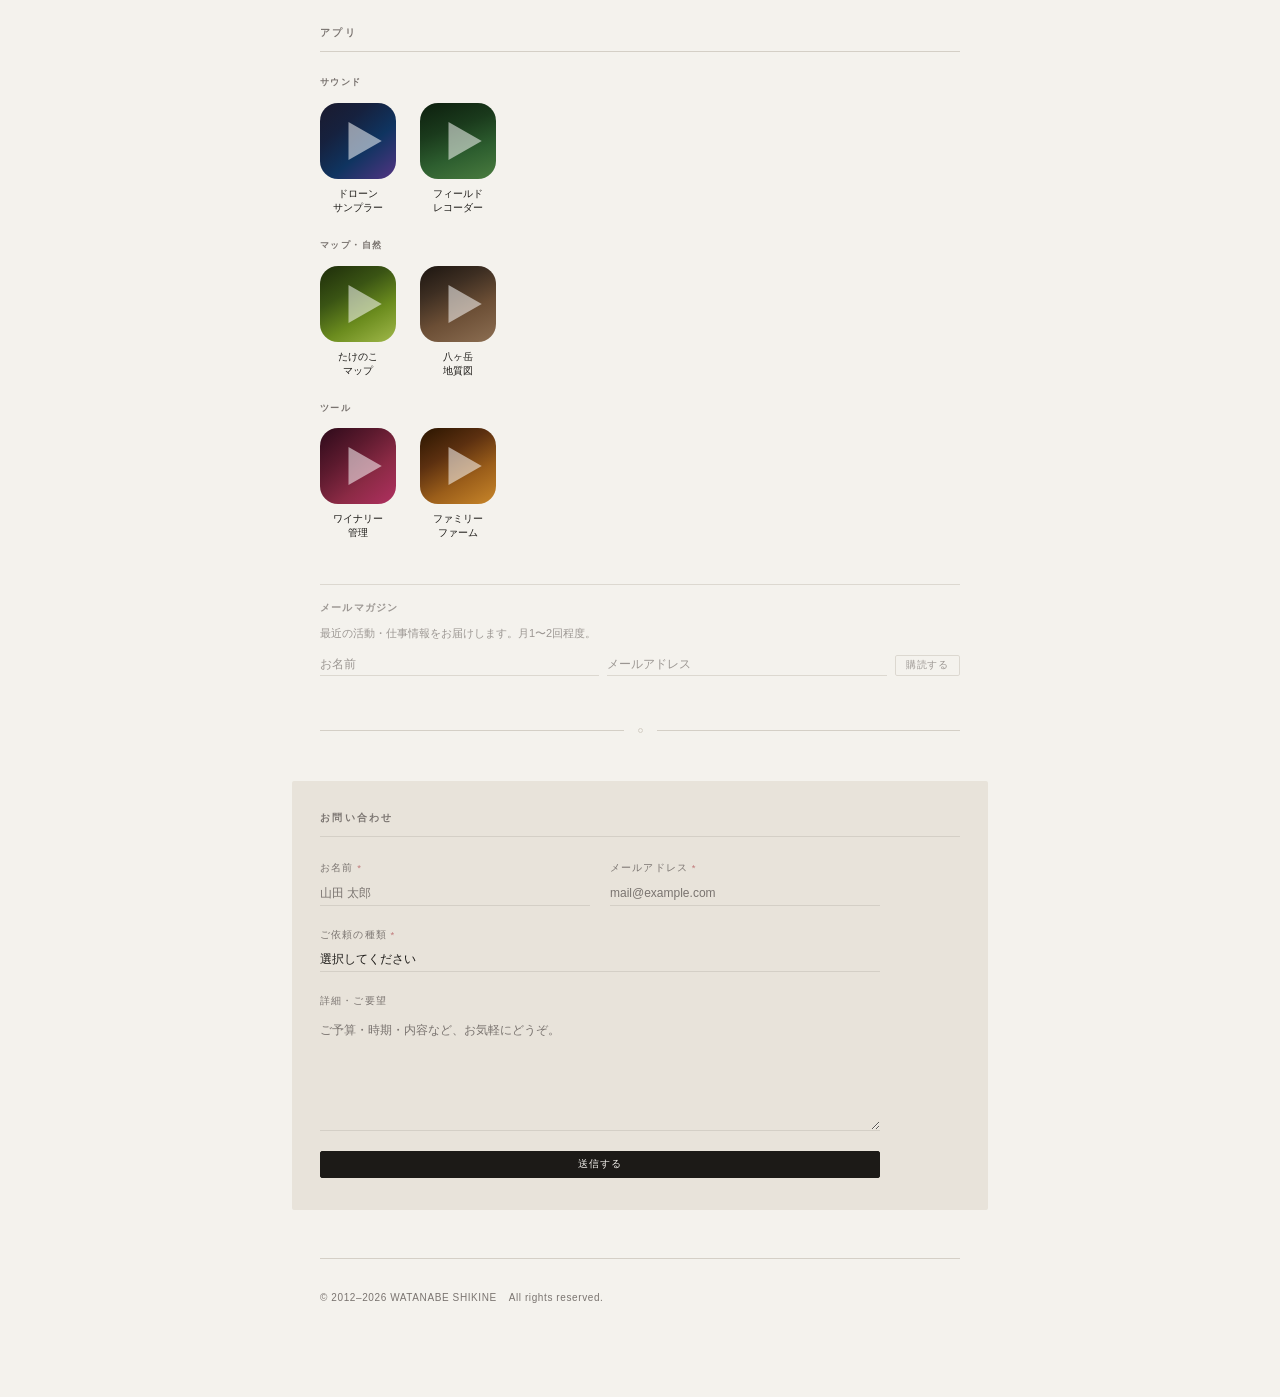
==== commit cbcad22f: "フローティングを閉じても次回アクセスで再表示" ====
--- a/index.html
+++ b/index.html
@@ -1506,7 +1506,6 @@
     if (!banner) return;
 
     var STORE_KEY = 'kl_banner_state';
-    var SNOOZE_MS = 14 * 24 * 60 * 60 * 1000;  // 閉じたら14日は再表示しない
     var DELAY_MS  = 600;                       // 入場から浮かび上がるまで（ふわっと即座に）
 
     var form   = document.getElementById('kl-form');
@@ -1535,19 +1534,18 @@
     }
     function shouldShow() {
       var st = readState();
-      if (!st) return true;
-      if (st.s === 'done') return false;               // 登録済みは二度と出さない
-      return (Date.now() - (st.t || 0)) > SNOOZE_MS;   // 閉じただけならスヌーズ後に再表示
+      // 以前の closed 状態も無視し、次のアクセスでは再表示する。登録済みだけ除外。
+      return !st || st.s !== 'done';
     }
 
     var openTimer = null;
     function openBanner() {
       reveal(banner, 'kl-open');
     }
-    function closeBanner(state) {
+    function closeBanner() {
       clearTimeout(openTimer);
       banner.classList.remove('kl-open');
-      writeState(state || 'closed');
+      // 閉じる操作はこのページ内だけ。次回の表示を妨げる状態は保存しない。
       setTimeout(function () { banner.hidden = true; }, 700);
     }
 
@@ -1561,10 +1559,10 @@
     }
 
     document.getElementById('kl-close').addEventListener('click', function () {
-      closeBanner('closed');
+      closeBanner();
     });
     document.addEventListener('keydown', function (e) {
-      if (e.key === 'Escape' && !banner.hidden) closeBanner('closed');
+      if (e.key === 'Escape' && !banner.hidden) closeBanner();
     });
 
     // 本文のニュースレター欄まで自分でたどり着いた人には、被せない
@@ -1622,7 +1620,7 @@
         banner.querySelector('.kl-card').classList.add('kl-done');
         reveal(okEl, 'kl-visible');
         writeState('done');
-        setTimeout(function () { closeBanner('done'); }, 3600);
+        setTimeout(function () { closeBanner(); }, 3600);
 
       } catch (err) {
         showError(isEn() ? 'A network error occurred. Please try again.'
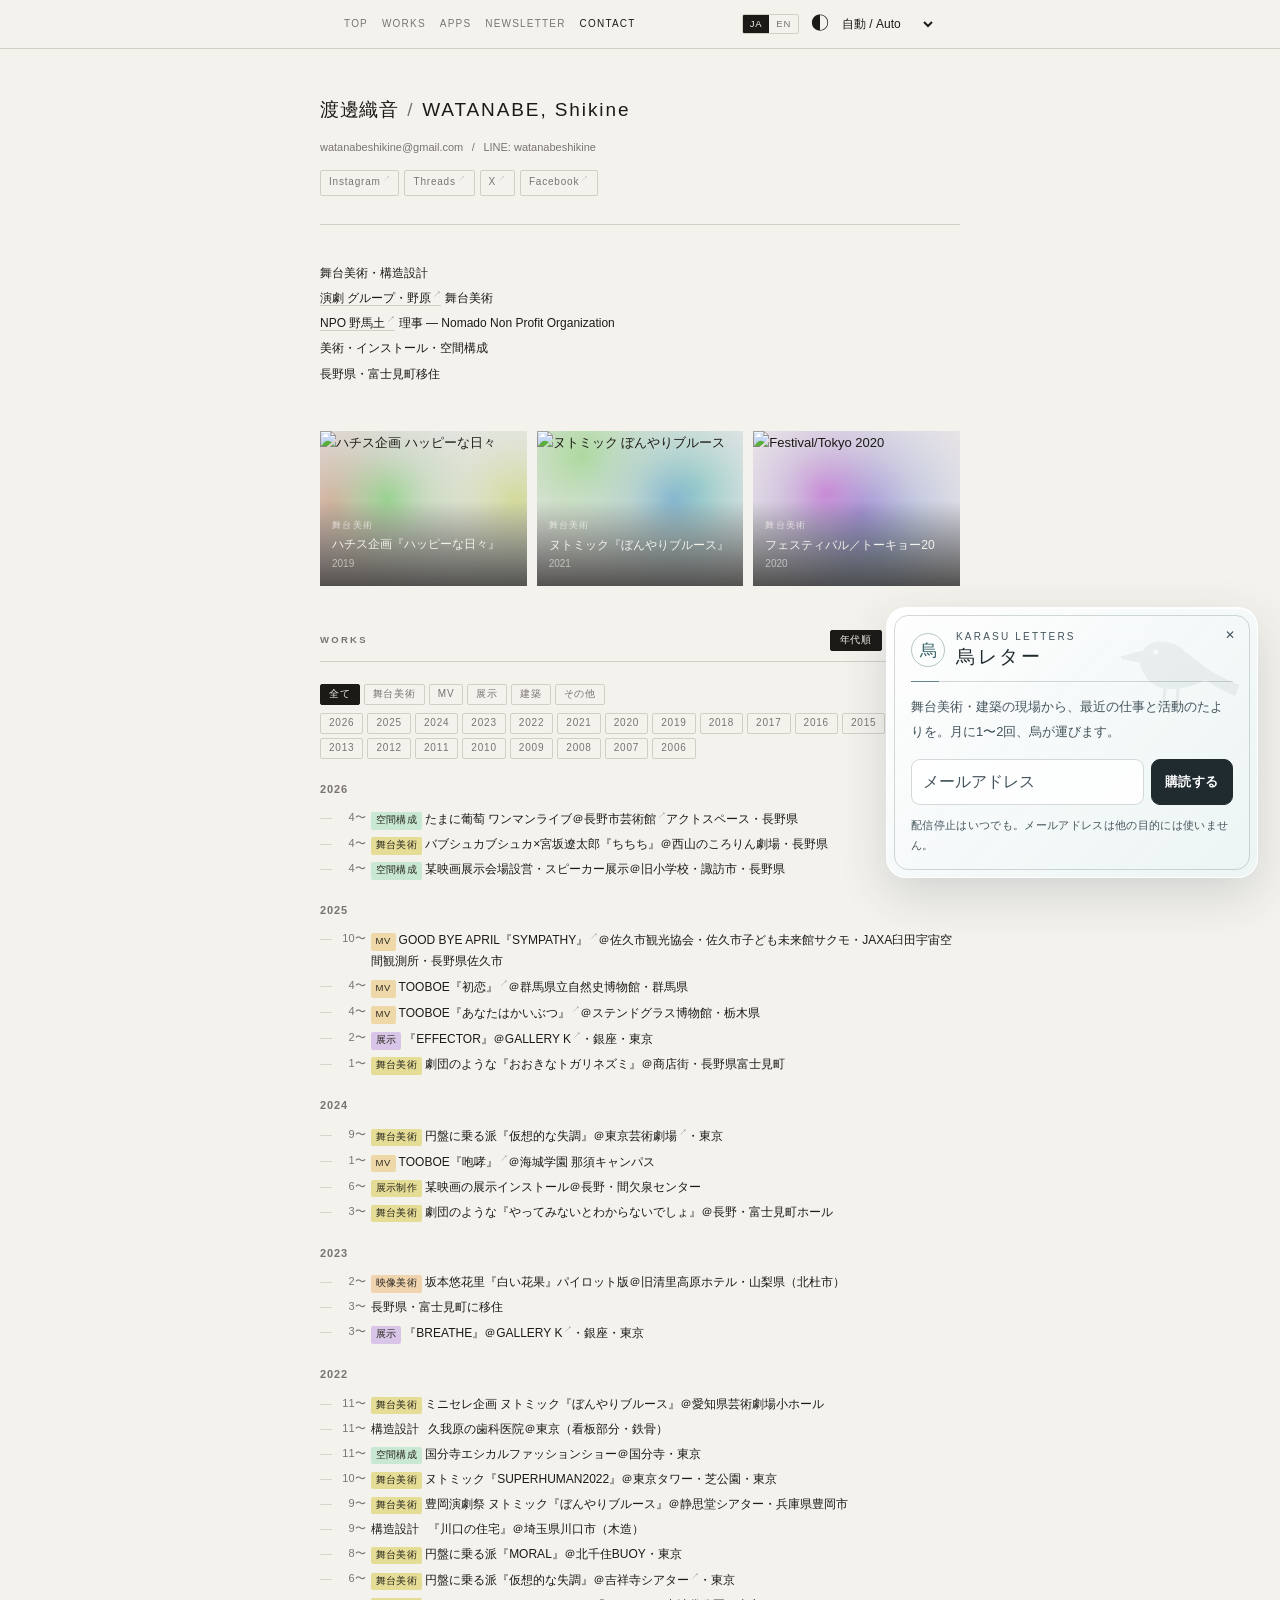
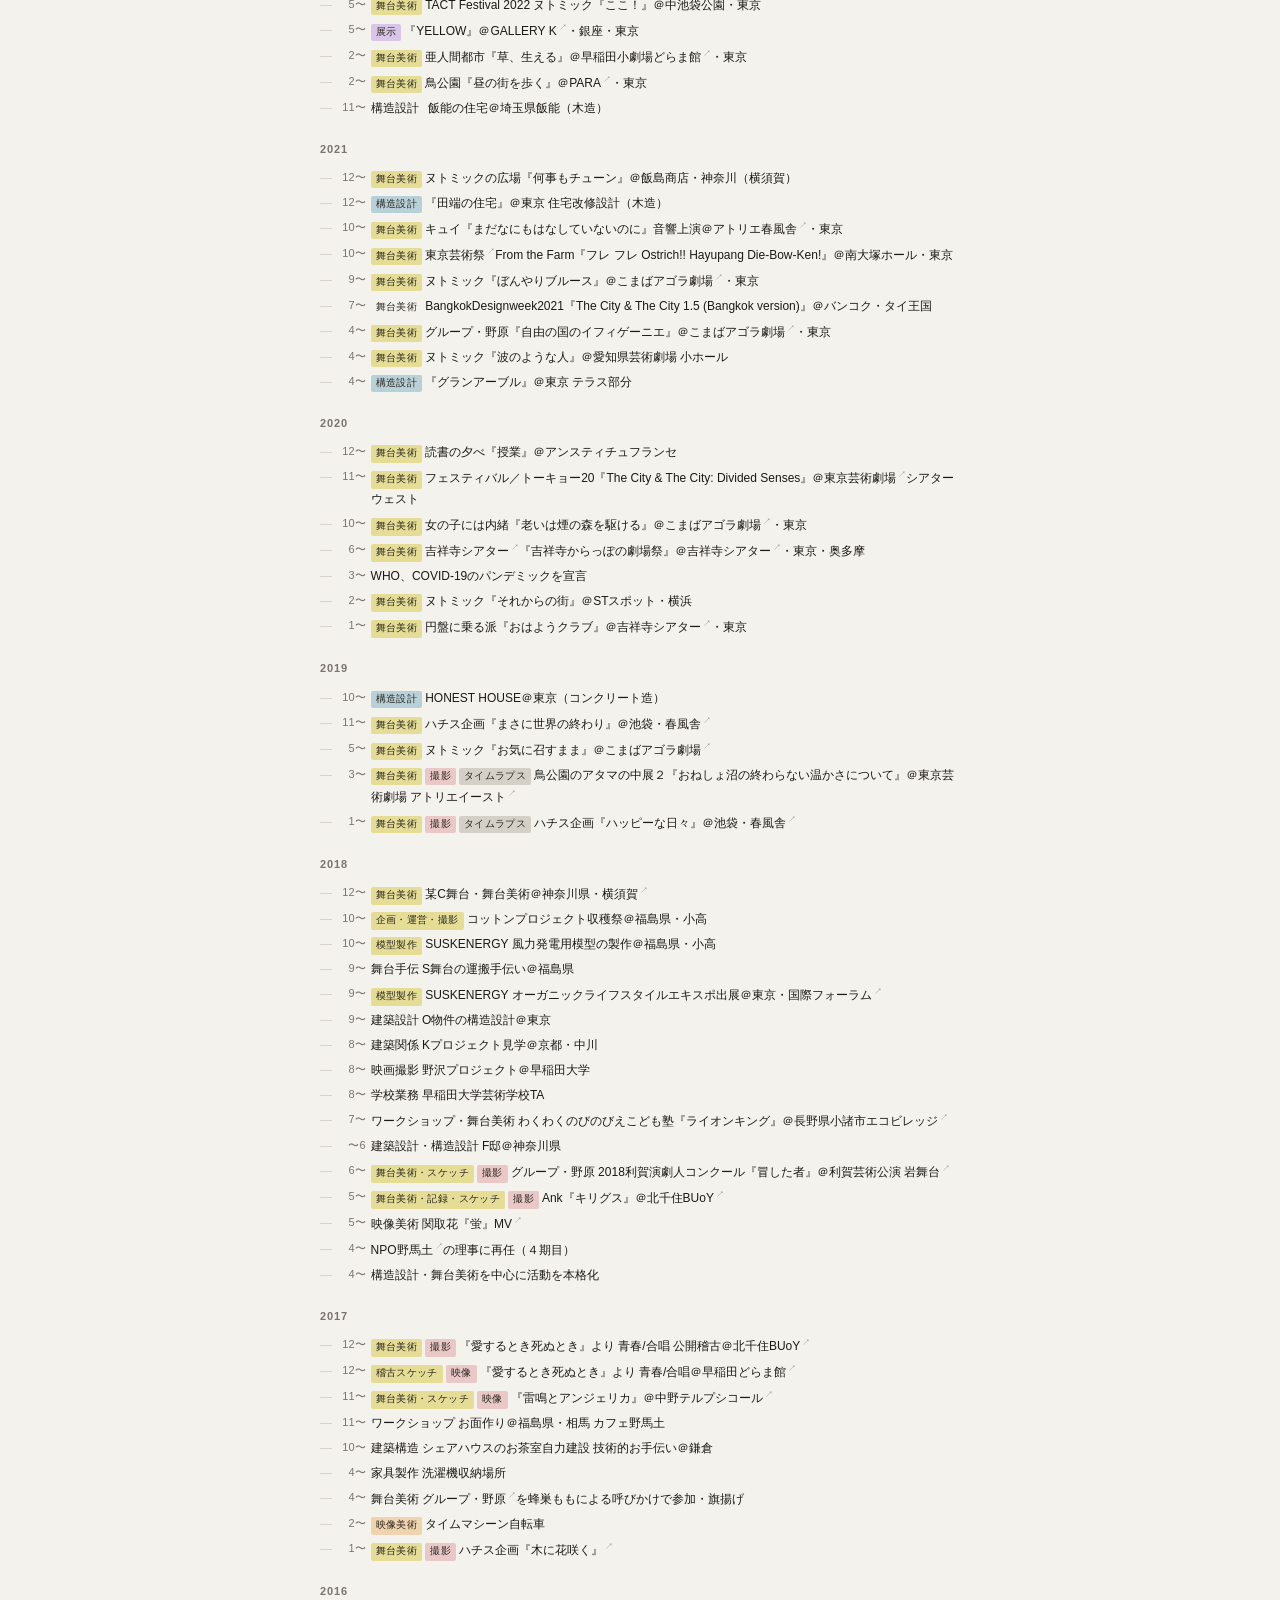
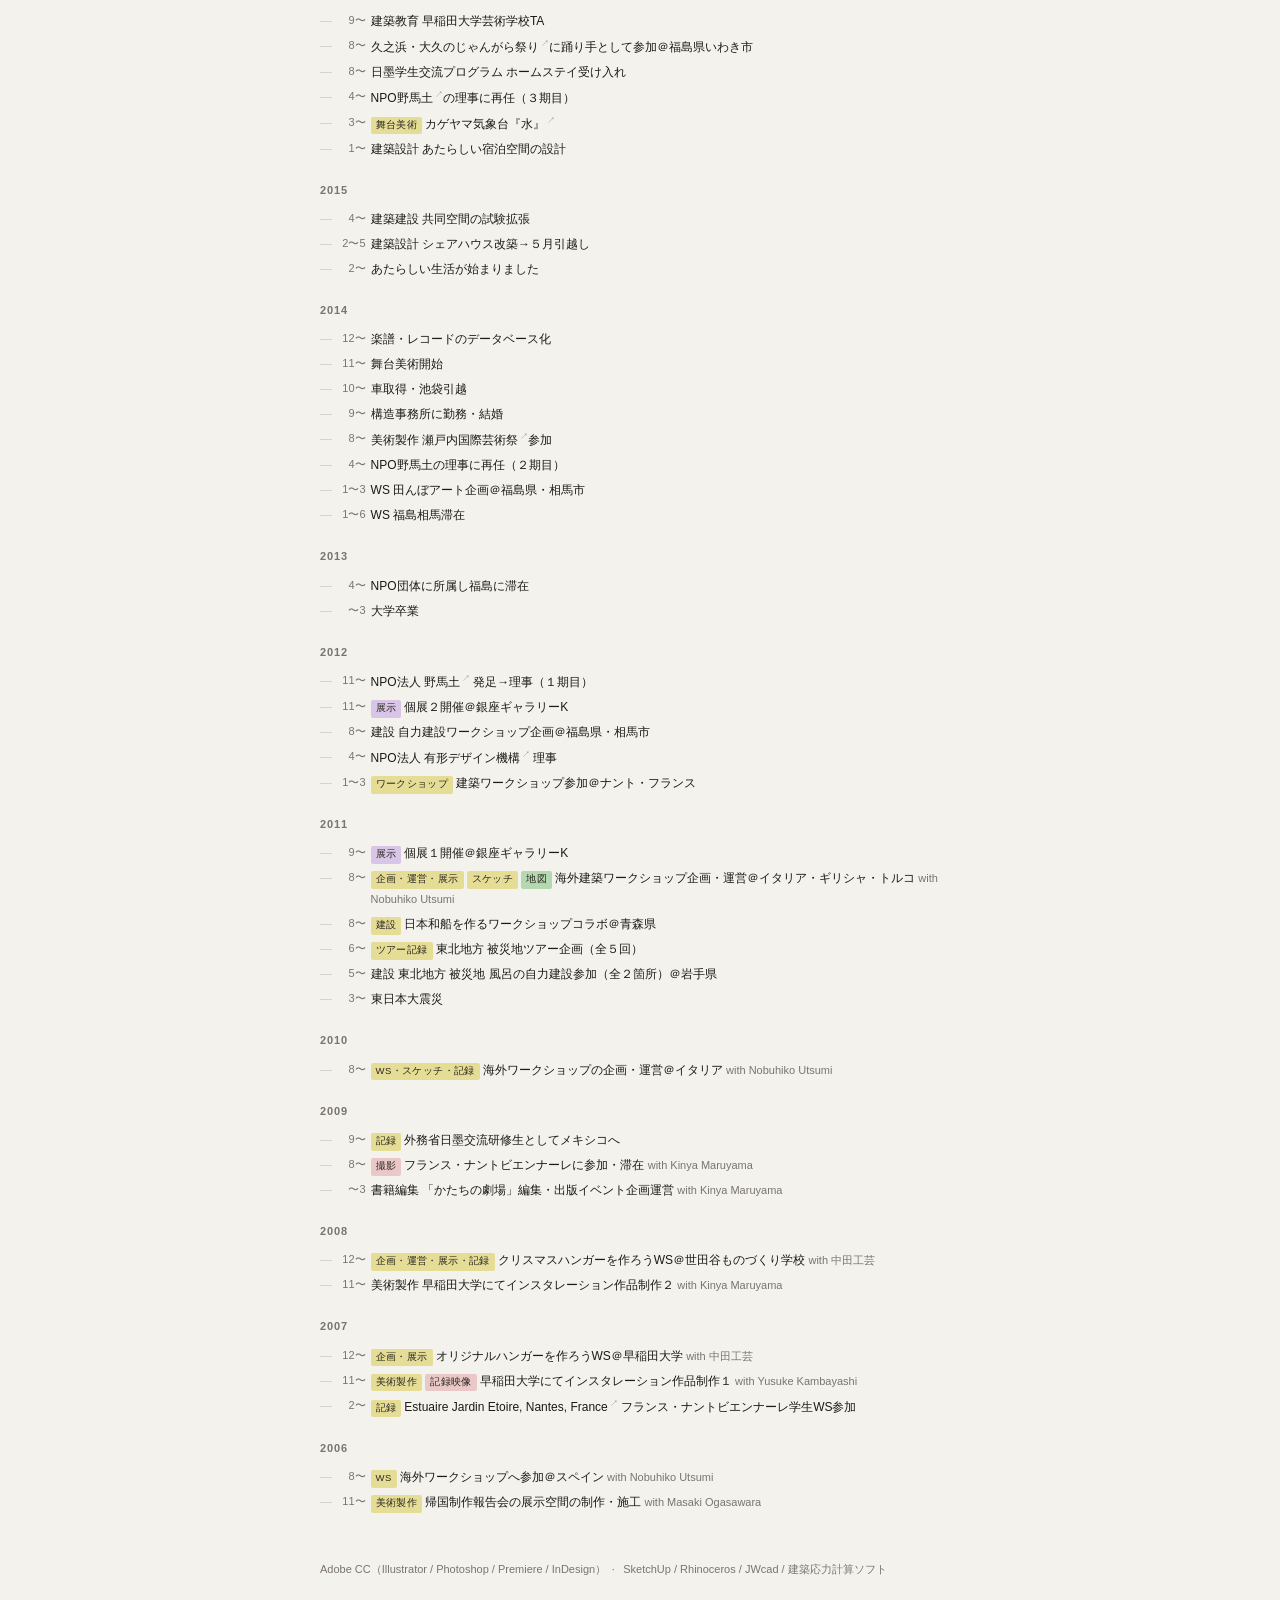
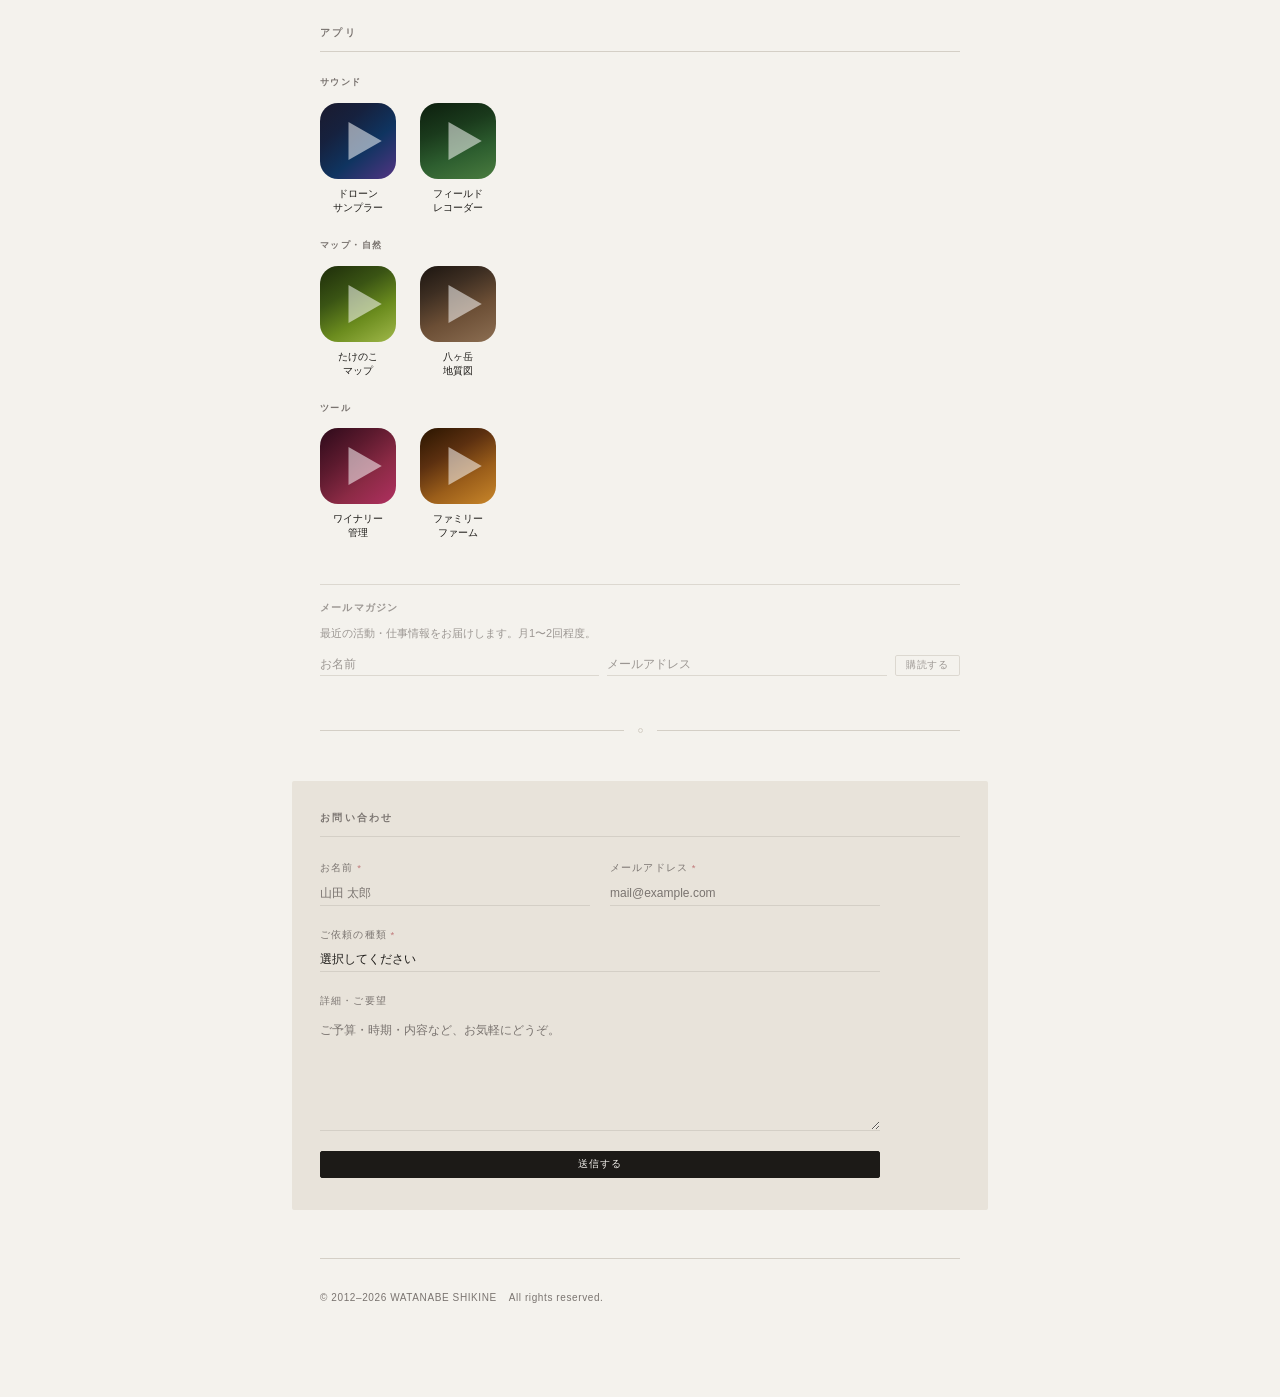
==== commit db5f3e8c: "管理画面を追加（キービジュアル編集・パスワードログイン） - admin/ にモジュール式の管理画面を追加し、最初の項目としてキービジュアル編集を実装 - index.html の注目作品カードを K" ====
--- a/index.html
+++ b/index.html
@@ -109,6 +109,7 @@
 
   <section class="featured-works">
     <div class="featured-grid">
+      <!-- KV:START 管理画面(admin/)が書き換える範囲。手で編集してもOK -->
       <!-- card 1: ハチス企画 ハッピーな日々 2019 -->
       <div class="featured-card"
            data-img="https://lh3.googleusercontent.com/pw/AP1GczOHXmKpkJdi3Wo_3FKV9iSX0RfgULJp1bvLUCzvOJKan6DDoF1wKOIQ6L4T1I2nwBrYm-QLg-7FStmTXAqQTpCwKTK7pYEy7txZTQxKZEJXt-sPmO8iEOZm7dYb1LjmXzmeoQKkHVmJbvsWaGIyKwn0=w1308-h869-s-no-gm?authuser=0"
@@ -154,6 +155,7 @@
           <div class="featured-card-year">2020</div>
         </div>
       </div>
+      <!-- KV:END -->
     </div>
   </section>
 
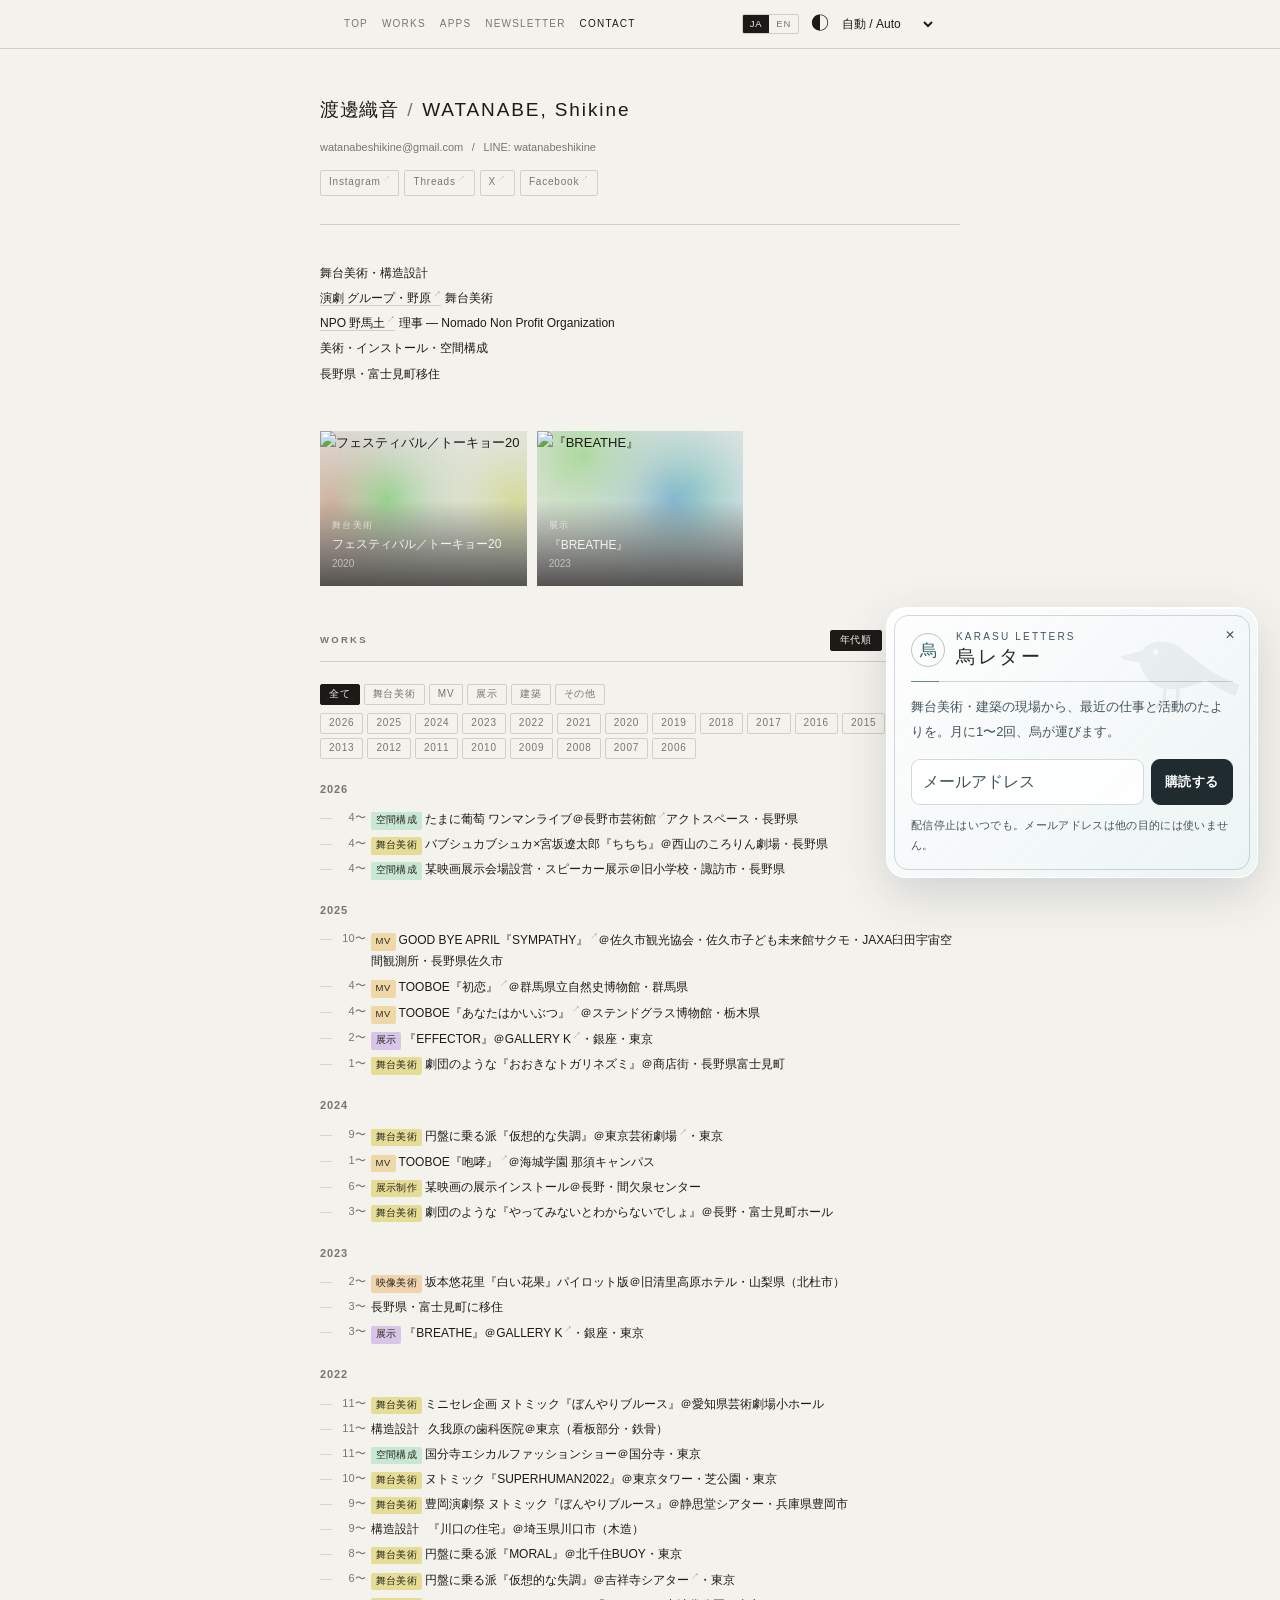
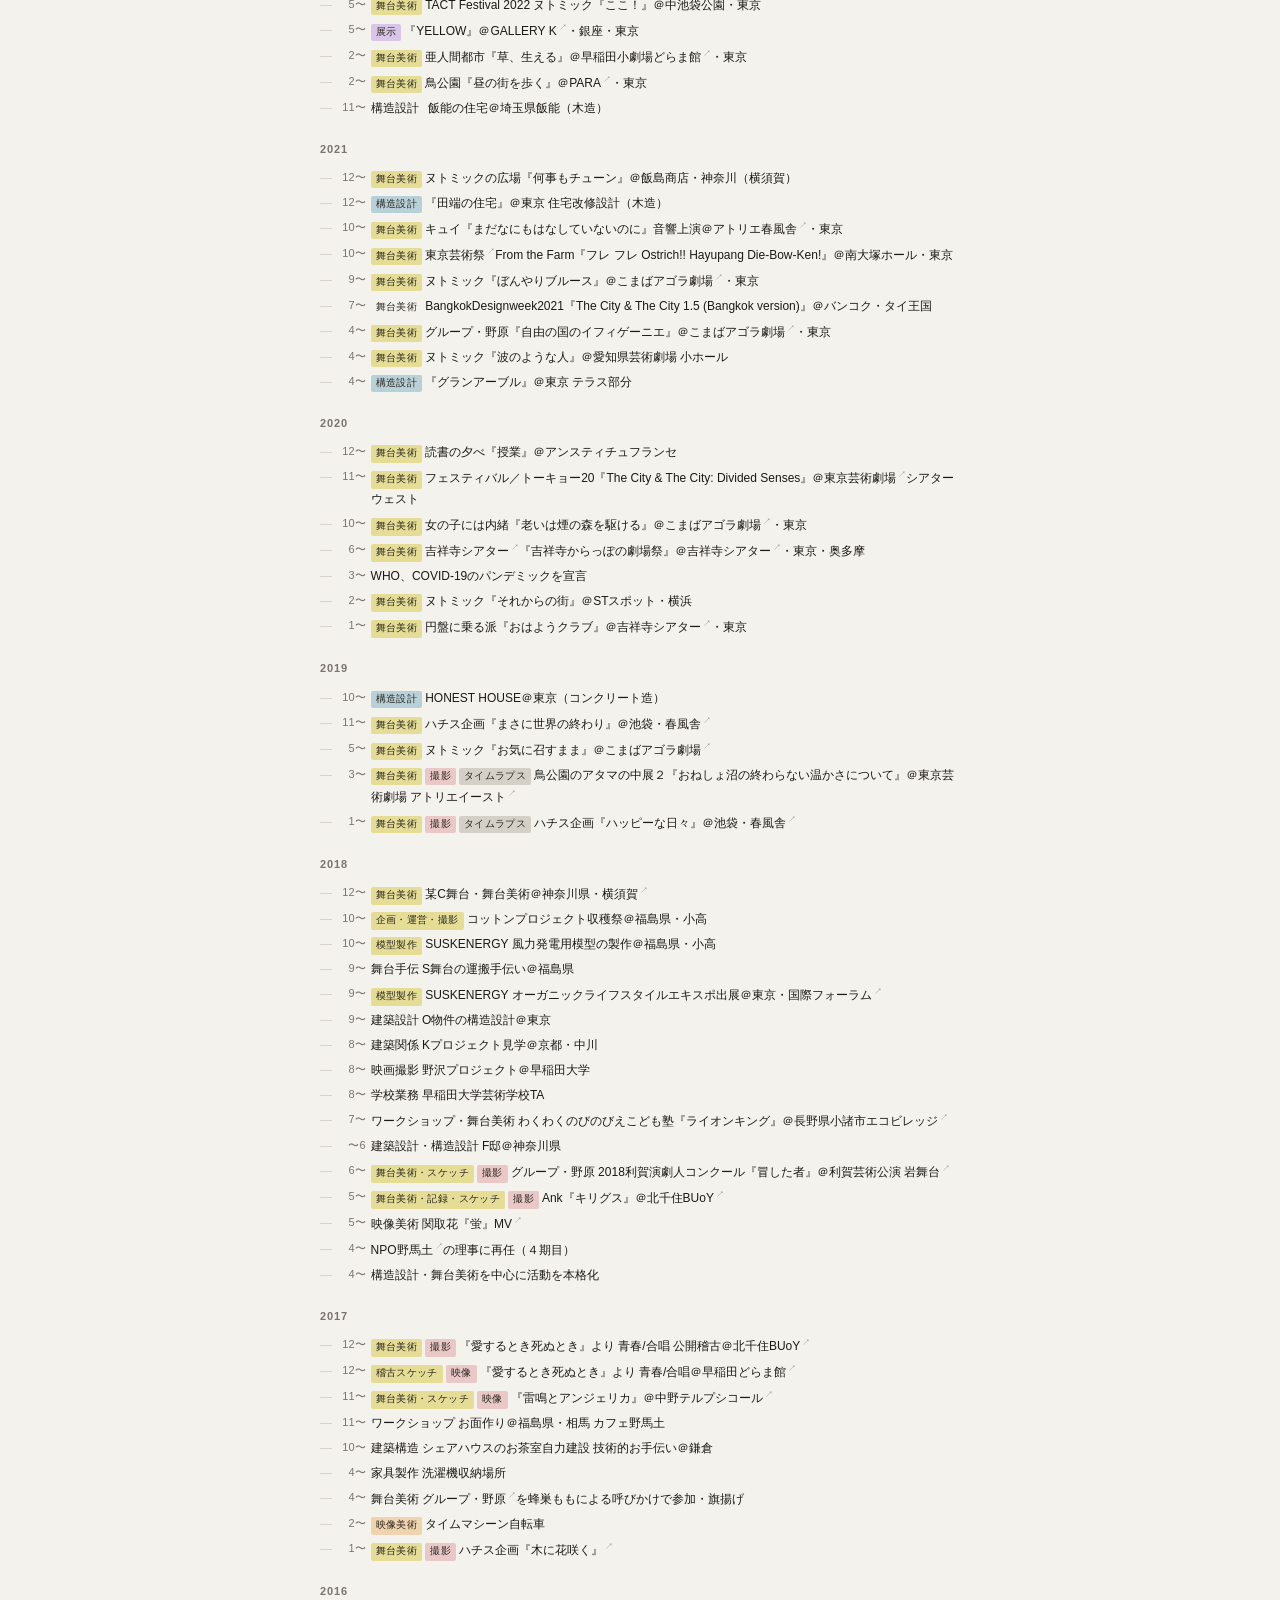
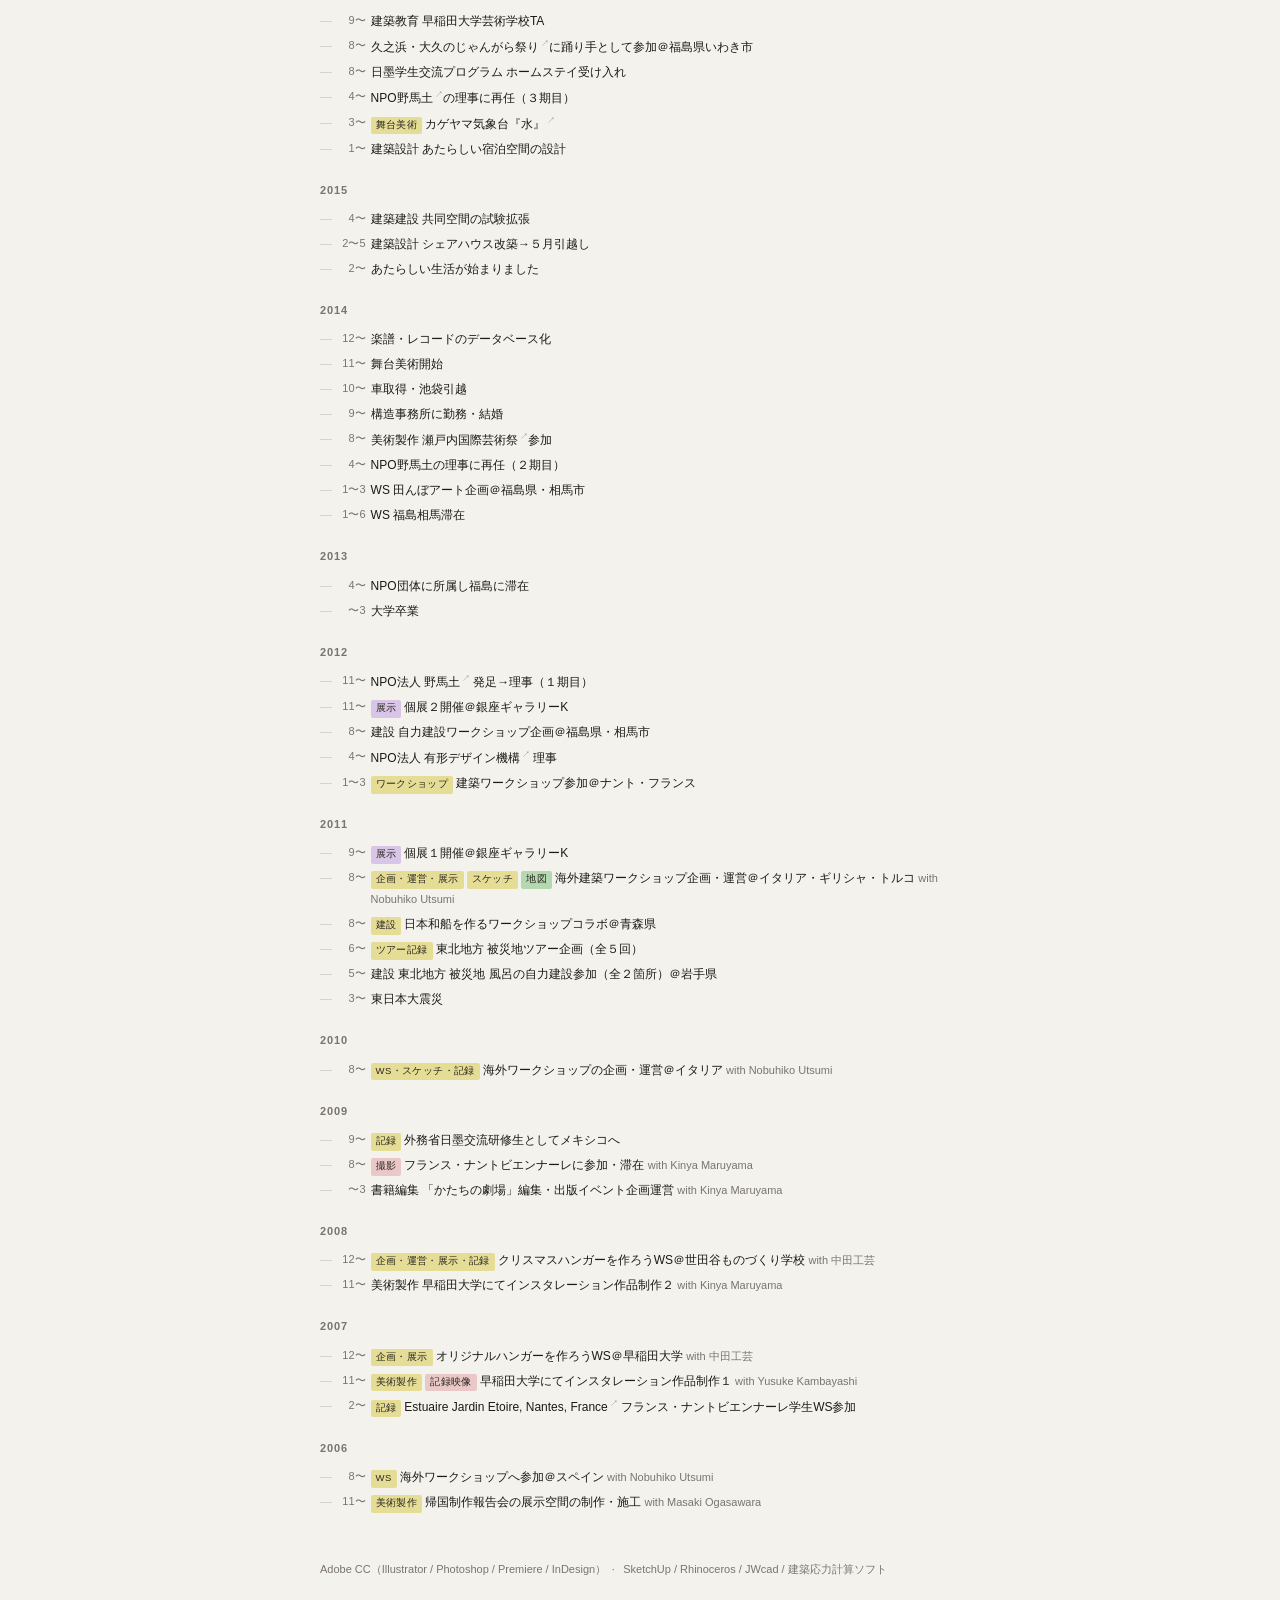
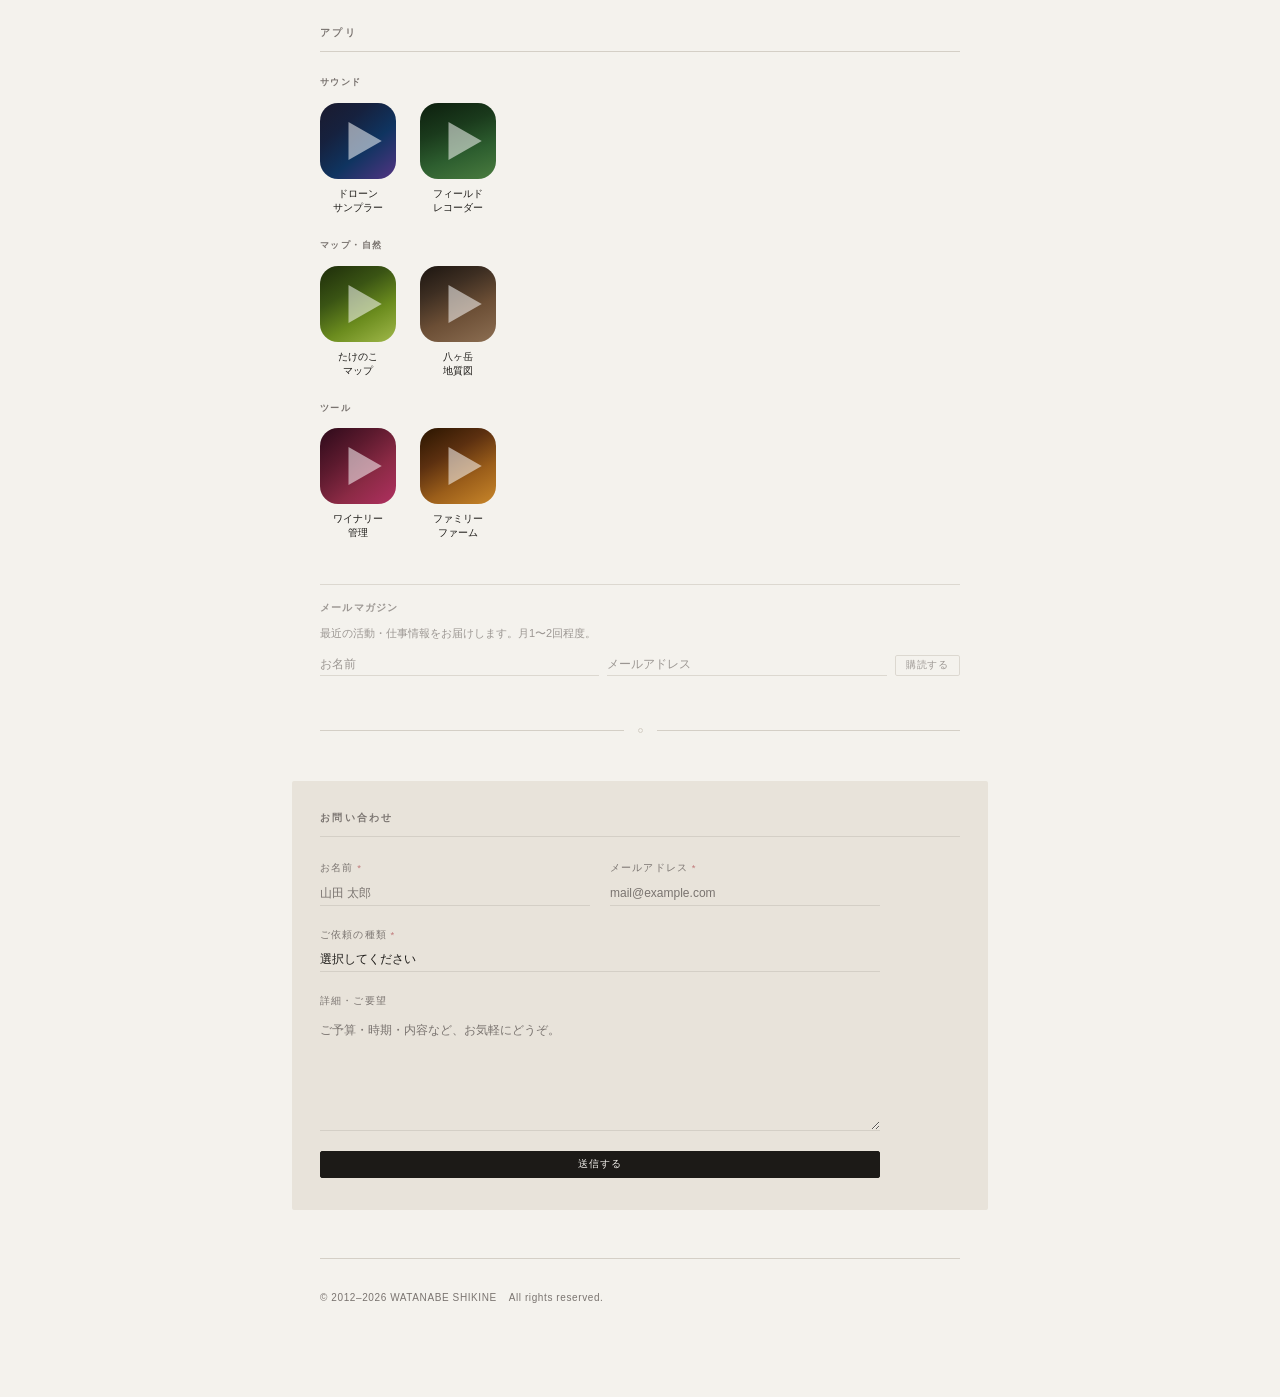
==== commit 68693f10: "キービジュアルを更新: フェスティバル／トーキョー20 / 『BREATHE』" ====
--- a/index.html
+++ b/index.html
@@ -110,37 +110,7 @@
   <section class="featured-works">
     <div class="featured-grid">
       <!-- KV:START 管理画面(admin/)が書き換える範囲。手で編集してもOK -->
-      <!-- card 1: ハチス企画 ハッピーな日々 2019 -->
-      <div class="featured-card"
-           data-img="https://lh3.googleusercontent.com/pw/AP1GczOHXmKpkJdi3Wo_3FKV9iSX0RfgULJp1bvLUCzvOJKan6DDoF1wKOIQ6L4T1I2nwBrYm-QLg-7FStmTXAqQTpCwKTK7pYEy7txZTQxKZEJXt-sPmO8iEOZm7dYb1LjmXzmeoQKkHVmJbvsWaGIyKwn0=w1308-h869-s-no-gm?authuser=0"
-           data-title-ja="ハチス企画『ハッピーな日々』"
-           data-title-en="Hachisu Kikaku &quot;Happy Days&quot;"
-           data-cat-ja="舞台美術" data-cat-en="Stage Design"
-           data-year="2019"
-           data-album="https://photos.app.goo.gl/jEidZV2FZdg89Y7W8">
-        <img src="https://lh3.googleusercontent.com/pw/AP1GczOHXmKpkJdi3Wo_3FKV9iSX0RfgULJp1bvLUCzvOJKan6DDoF1wKOIQ6L4T1I2nwBrYm-QLg-7FStmTXAqQTpCwKTK7pYEy7txZTQxKZEJXt-sPmO8iEOZm7dYb1LjmXzmeoQKkHVmJbvsWaGIyKwn0=w1308-h869-s-no-gm?authuser=0" alt="ハチス企画 ハッピーな日々" loading="lazy">
-        <div class="featured-card-info">
-          <div class="featured-card-cat"><span class="t-ja">舞台美術</span><span class="t-en">Stage Design</span></div>
-          <div class="featured-card-title"><span class="t-ja">ハチス企画『ハッピーな日々』</span><span class="t-en">Hachisu Kikaku "Happy Days"</span></div>
-          <div class="featured-card-year">2019</div>
-        </div>
-      </div>
-      <!-- card 2: ヌトミック ぼんやりブルース 2021 -->
-      <div class="featured-card"
-           data-img="https://lh3.googleusercontent.com/pw/AP1GczOTvGrZDXwjFAnVv9LkUerE2ChkiOVPtzYdEsetickK15idthc0tDwu5ofEVsUu5howgVj0Y753XThvf8HNVuiWjqSIflMeRM2WlT_7MKi5I8SV5gu_g3m6l_RZnC19sKOBvge0T1SZOQihyXZLV1IPjg=w509-h381-s-no-gm?authuser=0"
-           data-title-ja="ヌトミック『ぼんやりブルース』"
-           data-title-en="Nutmick &quot;Bonyari Blues&quot;"
-           data-cat-ja="舞台美術" data-cat-en="Stage Design"
-           data-year="2021"
-           data-album="https://photos.app.goo.gl/4sCKHAHa5onTyqfQ6">
-        <img src="https://lh3.googleusercontent.com/pw/AP1GczOTvGrZDXwjFAnVv9LkUerE2ChkiOVPtzYdEsetickK15idthc0tDwu5ofEVsUu5howgVj0Y753XThvf8HNVuiWjqSIflMeRM2WlT_7MKi5I8SV5gu_g3m6l_RZnC19sKOBvge0T1SZOQihyXZLV1IPjg=w509-h381-s-no-gm?authuser=0" alt="ヌトミック ぼんやりブルース" loading="lazy">
-        <div class="featured-card-info">
-          <div class="featured-card-cat"><span class="t-ja">舞台美術</span><span class="t-en">Stage Design</span></div>
-          <div class="featured-card-title"><span class="t-ja">ヌトミック『ぼんやりブルース』</span><span class="t-en">Nutmick "Bonyari Blues"</span></div>
-          <div class="featured-card-year">2021</div>
-        </div>
-      </div>
-      <!-- card 3: Festival/Tokyo 2020 -->
+      <!-- card 1: フェスティバル／トーキョー20 2020 -->
       <div class="featured-card"
            data-img="https://lh3.googleusercontent.com/pw/AP1GczPge-GHONP6YmLO8VuaMpNQ6ARFVgZwxN3xv-eh9W04i5ErWbBKaKBzQsWOWFbTz_7TS3_gqXIE7btHpSoBgAbQucqFjl1zB3Q2F1a_Pm1vmNfiqbRzdhXmzTwjgQhKhEDJ1n2O--4uINCiWcrjnoCn=w1075-h428-s-no-gm?authuser=0"
            data-title-ja="フェスティバル／トーキョー20"
@@ -148,11 +118,26 @@
            data-cat-ja="舞台美術" data-cat-en="Stage Design"
            data-year="2020"
            data-album="https://photos.app.goo.gl/2t8sFB4mteRaDDRM7">
-        <img src="https://lh3.googleusercontent.com/pw/AP1GczPge-GHONP6YmLO8VuaMpNQ6ARFVgZwxN3xv-eh9W04i5ErWbBKaKBzQsWOWFbTz_7TS3_gqXIE7btHpSoBgAbQucqFjl1zB3Q2F1a_Pm1vmNfiqbRzdhXmzTwjgQhKhEDJ1n2O--4uINCiWcrjnoCn=w1075-h428-s-no-gm?authuser=0" alt="Festival/Tokyo 2020" loading="lazy">
+        <img src="https://lh3.googleusercontent.com/pw/AP1GczPge-GHONP6YmLO8VuaMpNQ6ARFVgZwxN3xv-eh9W04i5ErWbBKaKBzQsWOWFbTz_7TS3_gqXIE7btHpSoBgAbQucqFjl1zB3Q2F1a_Pm1vmNfiqbRzdhXmzTwjgQhKhEDJ1n2O--4uINCiWcrjnoCn=w1075-h428-s-no-gm?authuser=0" alt="フェスティバル／トーキョー20" loading="lazy">
         <div class="featured-card-info">
           <div class="featured-card-cat"><span class="t-ja">舞台美術</span><span class="t-en">Stage Design</span></div>
           <div class="featured-card-title"><span class="t-ja">フェスティバル／トーキョー20</span><span class="t-en">Festival/Tokyo 20</span></div>
           <div class="featured-card-year">2020</div>
+        </div>
+      </div>
+      <!-- card 2: 『BREATHE』 2023 -->
+      <div class="featured-card"
+           data-img="https://lh3.googleusercontent.com/pw/AP1GczN1uSzohqmfYf7qnwgJVTUO363pQuOWV-p0N9gR0TJJsqR1jPE0hR3REOqtDqiHDRzJuXHe9JbDlxN-N566VYQ2QGwRKDUwR2G7XAxh-IK-RU-cPKzhI0_0rYRp6yz6H_kYBJZhzA1jE-3wq8Lm_86_Gw=w1600-h1200-s-no-gm?authuser=0"
+           data-title-ja="『BREATHE』"
+           data-title-en="&quot;BREATHE&quot;"
+           data-cat-ja="展示" data-cat-en="Exhibition"
+           data-year="2023"
+           data-album="https://photos.app.goo.gl/UQVJXBFMa4LJnH5z6">
+        <img src="https://lh3.googleusercontent.com/pw/AP1GczN1uSzohqmfYf7qnwgJVTUO363pQuOWV-p0N9gR0TJJsqR1jPE0hR3REOqtDqiHDRzJuXHe9JbDlxN-N566VYQ2QGwRKDUwR2G7XAxh-IK-RU-cPKzhI0_0rYRp6yz6H_kYBJZhzA1jE-3wq8Lm_86_Gw=w1600-h1200-s-no-gm?authuser=0" alt="『BREATHE』" loading="lazy">
+        <div class="featured-card-info">
+          <div class="featured-card-cat"><span class="t-ja">展示</span><span class="t-en">Exhibition</span></div>
+          <div class="featured-card-title"><span class="t-ja">『BREATHE』</span><span class="t-en">"BREATHE"</span></div>
+          <div class="featured-card-year">2023</div>
         </div>
       </div>
       <!-- KV:END -->
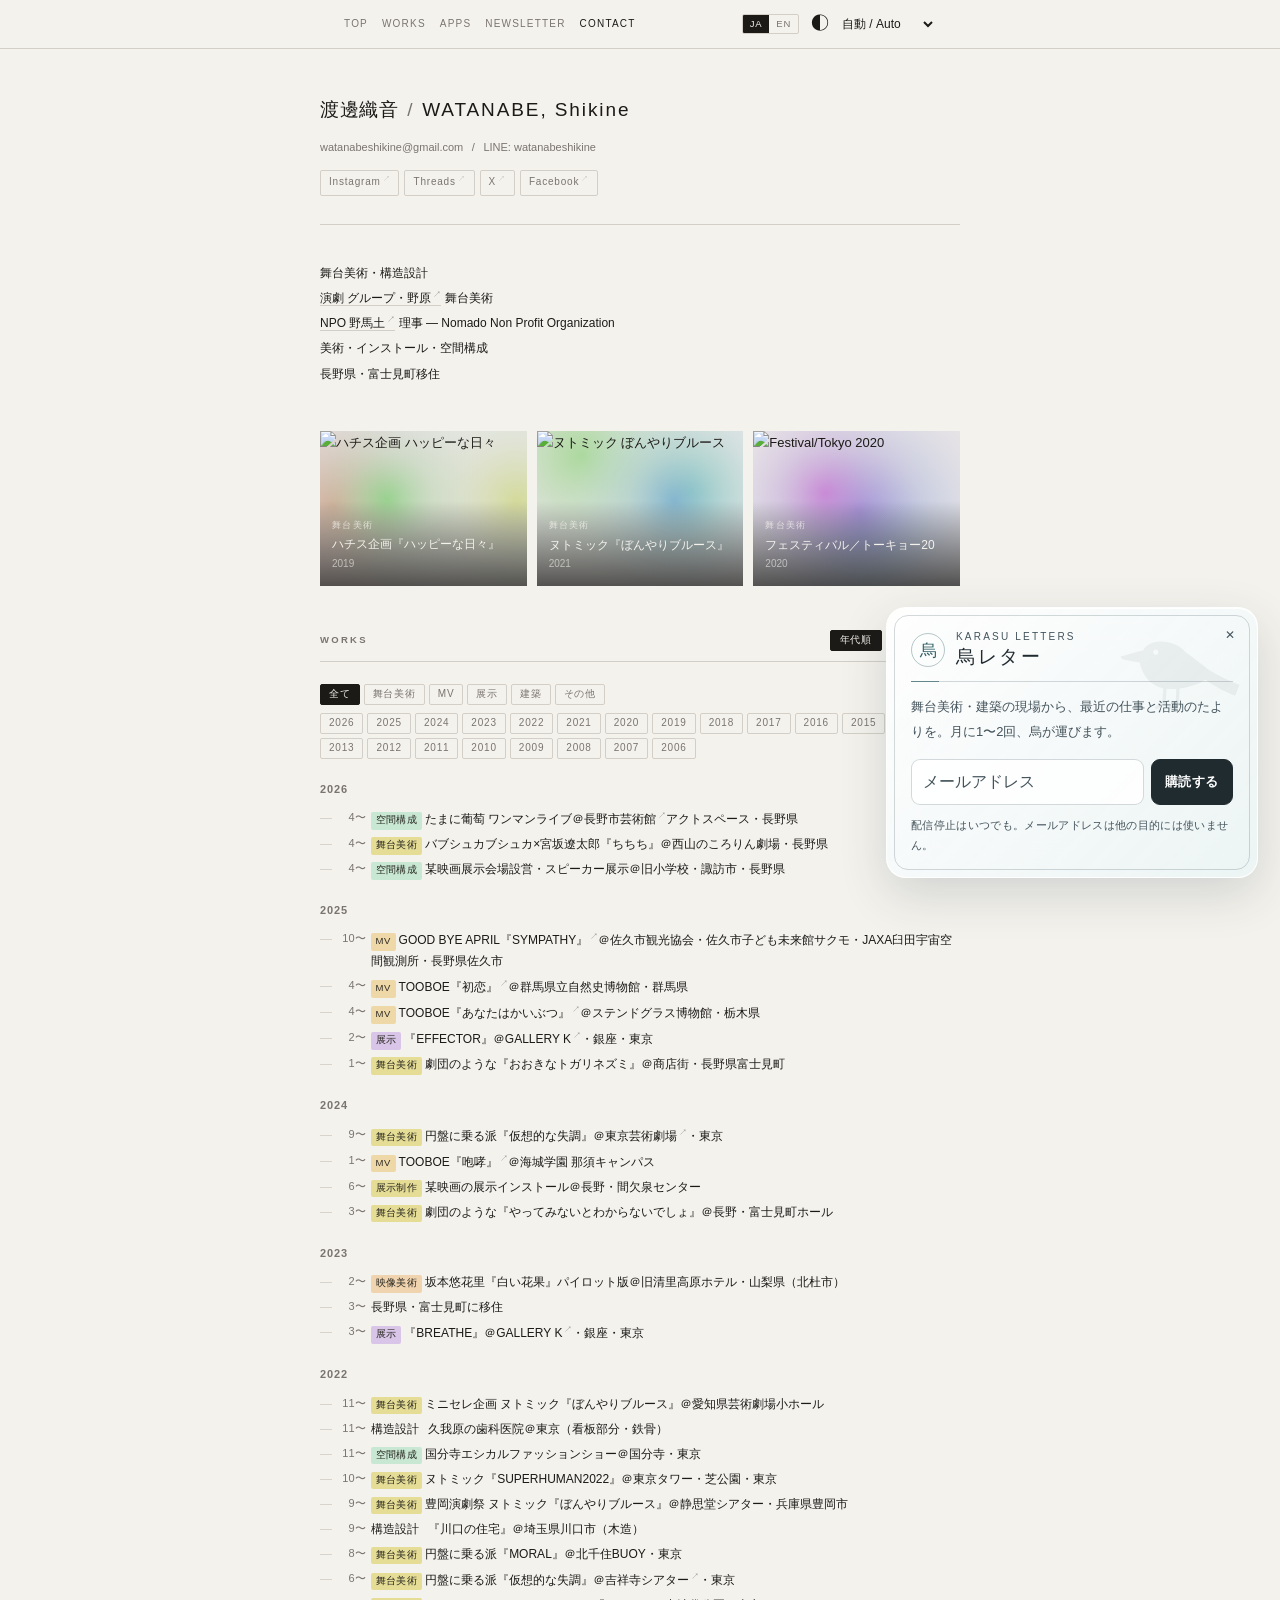
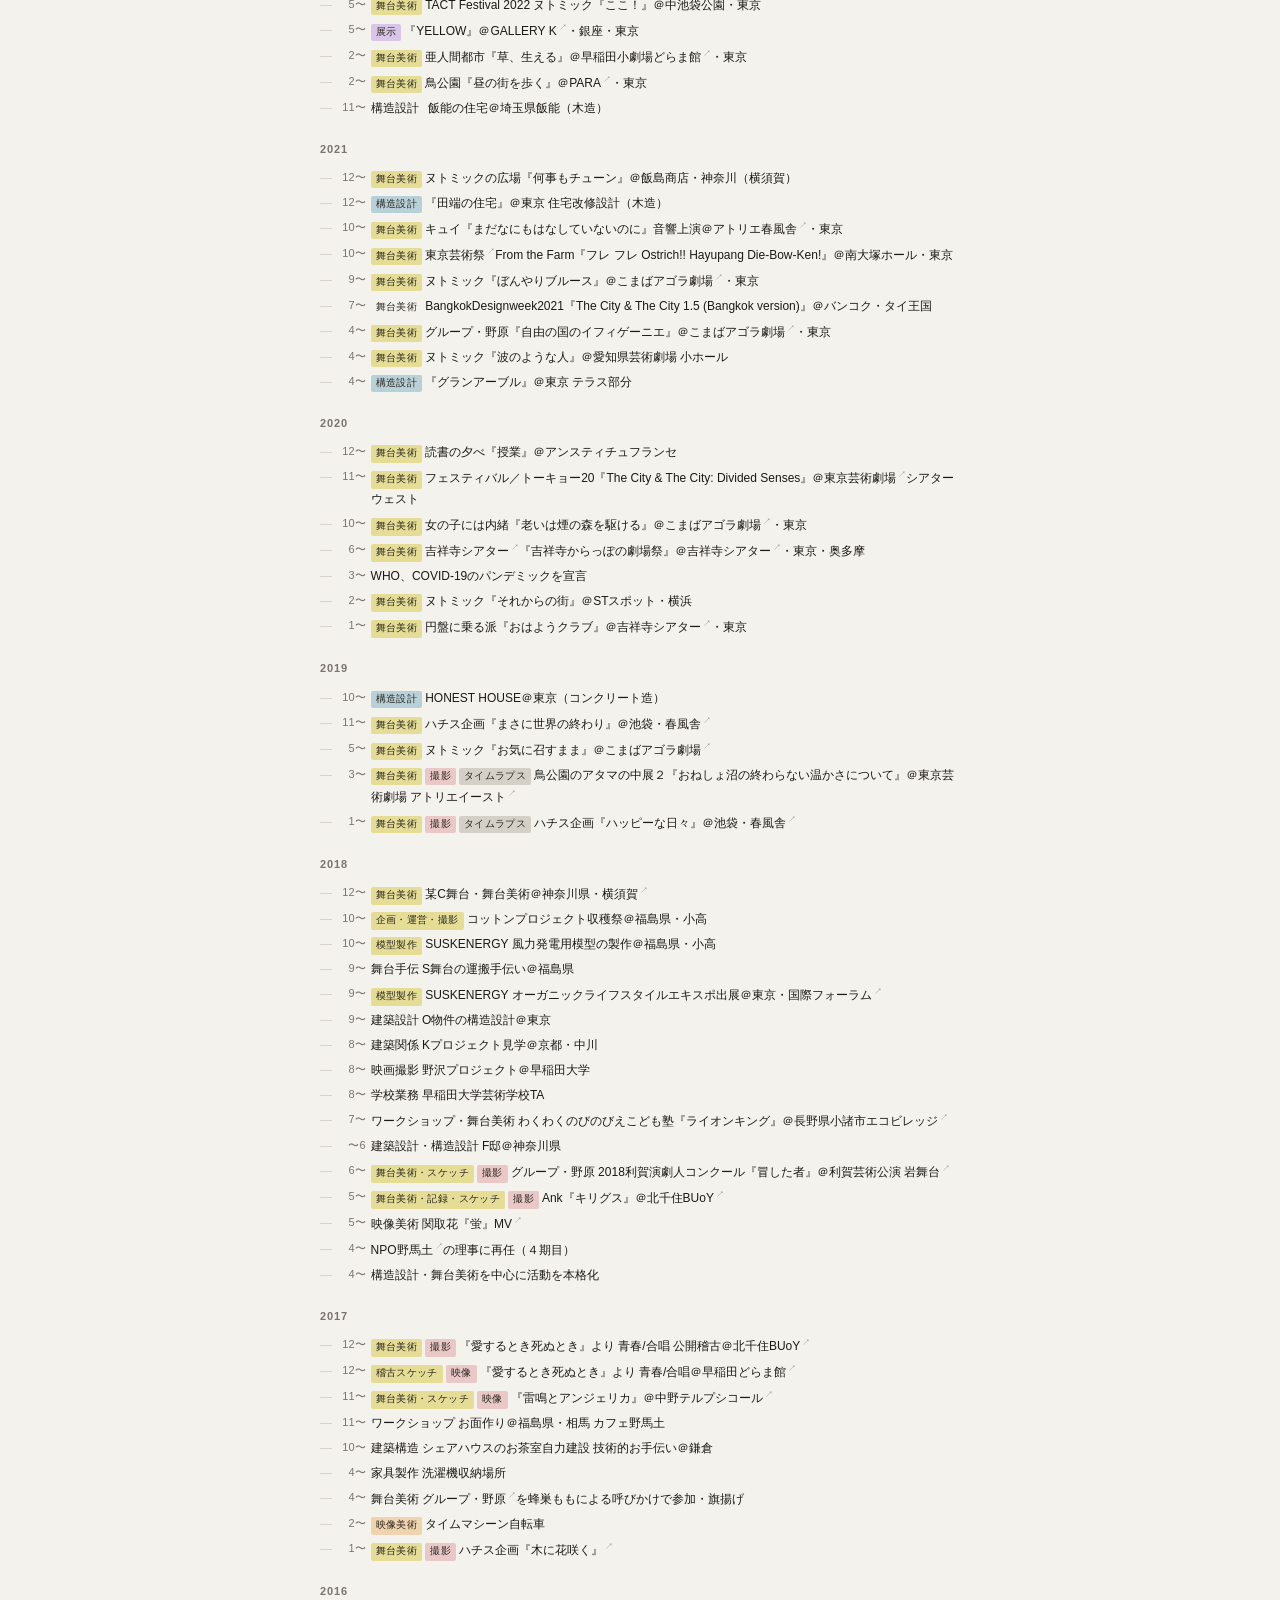
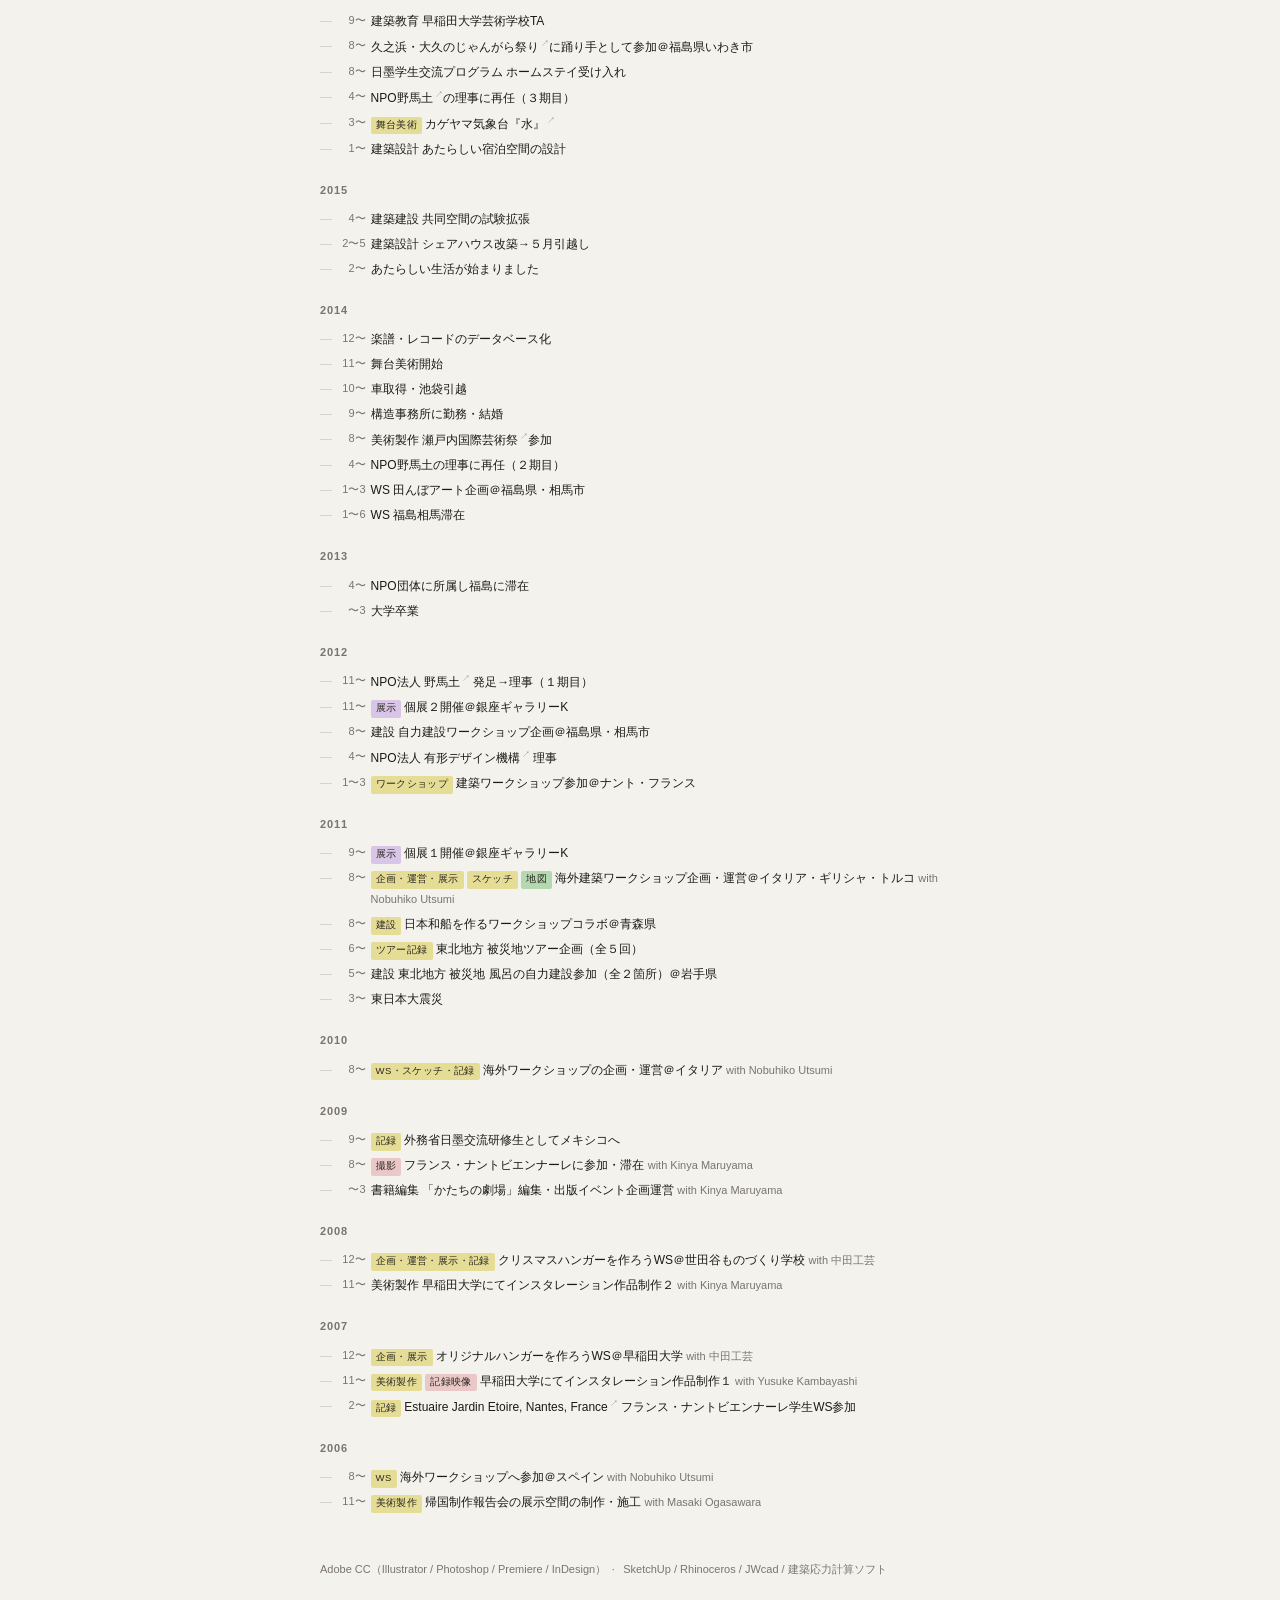
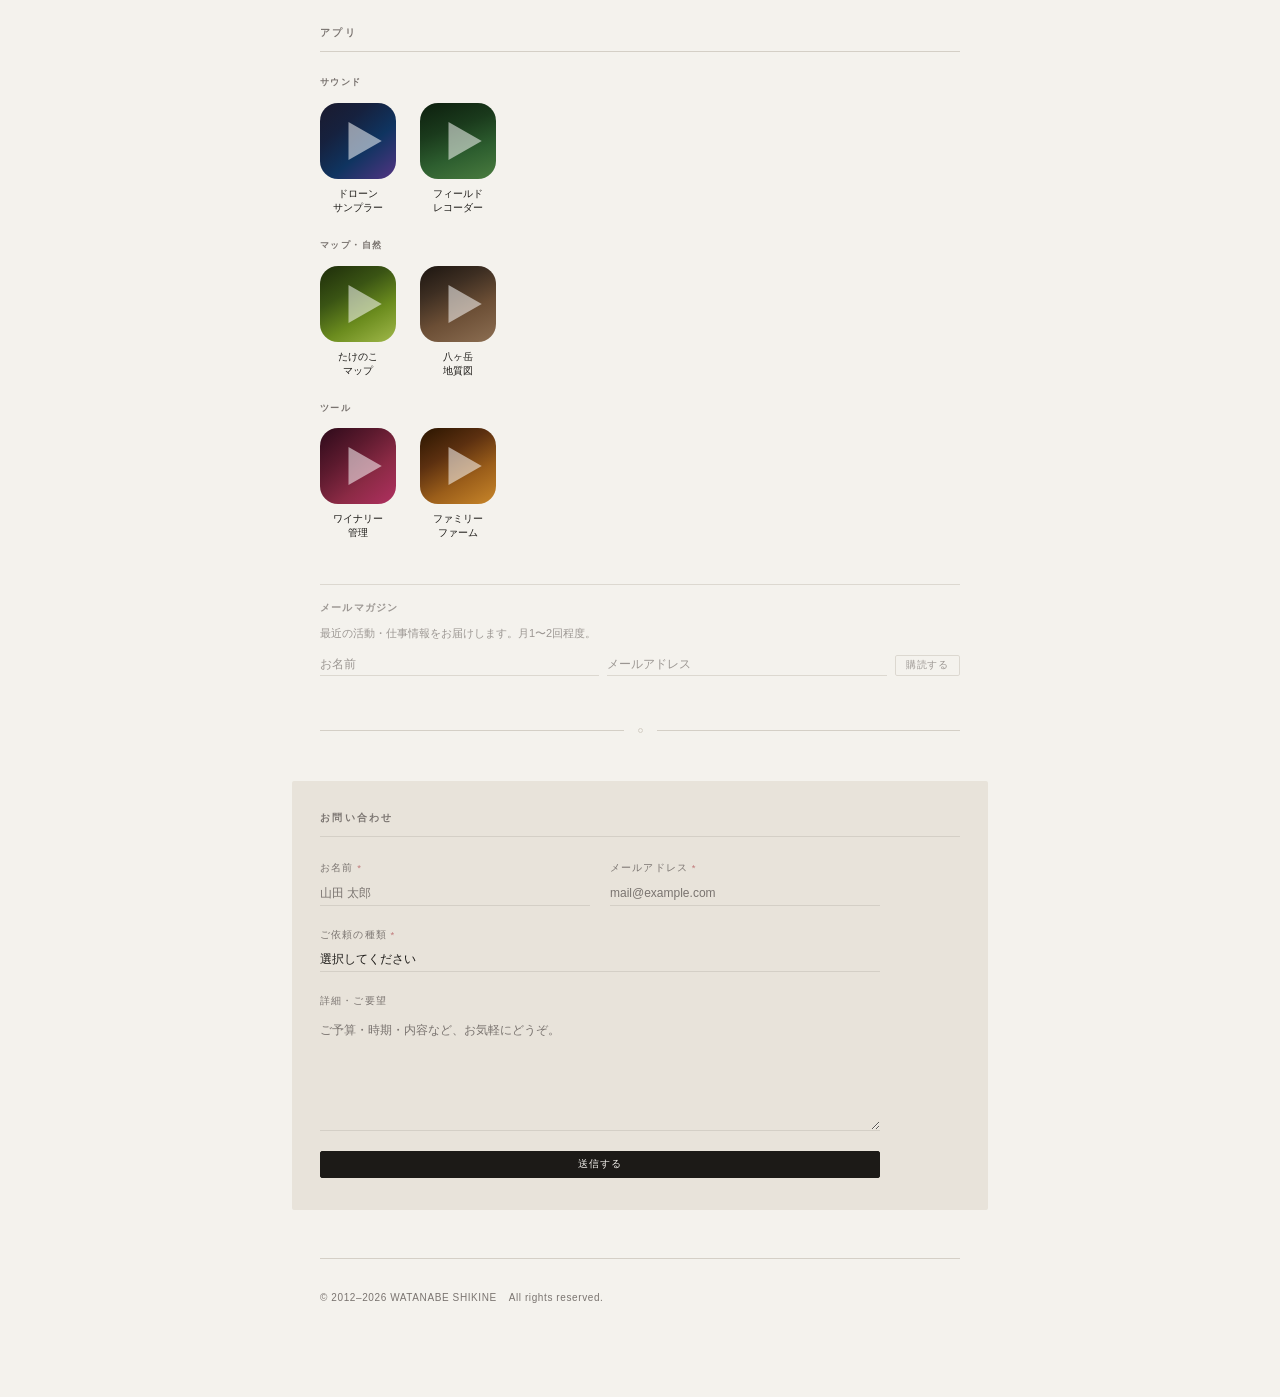
==== commit 14eb13ca: "管理画面に作品年表の編集を追加 - 年表の項目を追加・編集・削除・並べ替え、年の追加に対応 - タグ（種類・ラベル・リンク・プレビュー画像のアップロード）と本文を [文字](URL) 記法で編集 - " ====
--- a/index.html
+++ b/index.html
@@ -110,7 +110,37 @@
   <section class="featured-works">
     <div class="featured-grid">
       <!-- KV:START 管理画面(admin/)が書き換える範囲。手で編集してもOK -->
-      <!-- card 1: フェスティバル／トーキョー20 2020 -->
+      <!-- card 1: ハチス企画 ハッピーな日々 2019 -->
+      <div class="featured-card"
+           data-img="https://lh3.googleusercontent.com/pw/AP1GczOHXmKpkJdi3Wo_3FKV9iSX0RfgULJp1bvLUCzvOJKan6DDoF1wKOIQ6L4T1I2nwBrYm-QLg-7FStmTXAqQTpCwKTK7pYEy7txZTQxKZEJXt-sPmO8iEOZm7dYb1LjmXzmeoQKkHVmJbvsWaGIyKwn0=w1308-h869-s-no-gm?authuser=0"
+           data-title-ja="ハチス企画『ハッピーな日々』"
+           data-title-en="Hachisu Kikaku &quot;Happy Days&quot;"
+           data-cat-ja="舞台美術" data-cat-en="Stage Design"
+           data-year="2019"
+           data-album="https://photos.app.goo.gl/jEidZV2FZdg89Y7W8">
+        <img src="https://lh3.googleusercontent.com/pw/AP1GczOHXmKpkJdi3Wo_3FKV9iSX0RfgULJp1bvLUCzvOJKan6DDoF1wKOIQ6L4T1I2nwBrYm-QLg-7FStmTXAqQTpCwKTK7pYEy7txZTQxKZEJXt-sPmO8iEOZm7dYb1LjmXzmeoQKkHVmJbvsWaGIyKwn0=w1308-h869-s-no-gm?authuser=0" alt="ハチス企画 ハッピーな日々" loading="lazy">
+        <div class="featured-card-info">
+          <div class="featured-card-cat"><span class="t-ja">舞台美術</span><span class="t-en">Stage Design</span></div>
+          <div class="featured-card-title"><span class="t-ja">ハチス企画『ハッピーな日々』</span><span class="t-en">Hachisu Kikaku "Happy Days"</span></div>
+          <div class="featured-card-year">2019</div>
+        </div>
+      </div>
+      <!-- card 2: ヌトミック ぼんやりブルース 2021 -->
+      <div class="featured-card"
+           data-img="https://lh3.googleusercontent.com/pw/AP1GczOTvGrZDXwjFAnVv9LkUerE2ChkiOVPtzYdEsetickK15idthc0tDwu5ofEVsUu5howgVj0Y753XThvf8HNVuiWjqSIflMeRM2WlT_7MKi5I8SV5gu_g3m6l_RZnC19sKOBvge0T1SZOQihyXZLV1IPjg=w509-h381-s-no-gm?authuser=0"
+           data-title-ja="ヌトミック『ぼんやりブルース』"
+           data-title-en="Nutmick &quot;Bonyari Blues&quot;"
+           data-cat-ja="舞台美術" data-cat-en="Stage Design"
+           data-year="2021"
+           data-album="https://photos.app.goo.gl/4sCKHAHa5onTyqfQ6">
+        <img src="https://lh3.googleusercontent.com/pw/AP1GczOTvGrZDXwjFAnVv9LkUerE2ChkiOVPtzYdEsetickK15idthc0tDwu5ofEVsUu5howgVj0Y753XThvf8HNVuiWjqSIflMeRM2WlT_7MKi5I8SV5gu_g3m6l_RZnC19sKOBvge0T1SZOQihyXZLV1IPjg=w509-h381-s-no-gm?authuser=0" alt="ヌトミック ぼんやりブルース" loading="lazy">
+        <div class="featured-card-info">
+          <div class="featured-card-cat"><span class="t-ja">舞台美術</span><span class="t-en">Stage Design</span></div>
+          <div class="featured-card-title"><span class="t-ja">ヌトミック『ぼんやりブルース』</span><span class="t-en">Nutmick "Bonyari Blues"</span></div>
+          <div class="featured-card-year">2021</div>
+        </div>
+      </div>
+      <!-- card 3: Festival/Tokyo 2020 -->
       <div class="featured-card"
            data-img="https://lh3.googleusercontent.com/pw/AP1GczPge-GHONP6YmLO8VuaMpNQ6ARFVgZwxN3xv-eh9W04i5ErWbBKaKBzQsWOWFbTz_7TS3_gqXIE7btHpSoBgAbQucqFjl1zB3Q2F1a_Pm1vmNfiqbRzdhXmzTwjgQhKhEDJ1n2O--4uINCiWcrjnoCn=w1075-h428-s-no-gm?authuser=0"
            data-title-ja="フェスティバル／トーキョー20"
@@ -118,26 +148,11 @@
            data-cat-ja="舞台美術" data-cat-en="Stage Design"
            data-year="2020"
            data-album="https://photos.app.goo.gl/2t8sFB4mteRaDDRM7">
-        <img src="https://lh3.googleusercontent.com/pw/AP1GczPge-GHONP6YmLO8VuaMpNQ6ARFVgZwxN3xv-eh9W04i5ErWbBKaKBzQsWOWFbTz_7TS3_gqXIE7btHpSoBgAbQucqFjl1zB3Q2F1a_Pm1vmNfiqbRzdhXmzTwjgQhKhEDJ1n2O--4uINCiWcrjnoCn=w1075-h428-s-no-gm?authuser=0" alt="フェスティバル／トーキョー20" loading="lazy">
+        <img src="https://lh3.googleusercontent.com/pw/AP1GczPge-GHONP6YmLO8VuaMpNQ6ARFVgZwxN3xv-eh9W04i5ErWbBKaKBzQsWOWFbTz_7TS3_gqXIE7btHpSoBgAbQucqFjl1zB3Q2F1a_Pm1vmNfiqbRzdhXmzTwjgQhKhEDJ1n2O--4uINCiWcrjnoCn=w1075-h428-s-no-gm?authuser=0" alt="Festival/Tokyo 2020" loading="lazy">
         <div class="featured-card-info">
           <div class="featured-card-cat"><span class="t-ja">舞台美術</span><span class="t-en">Stage Design</span></div>
           <div class="featured-card-title"><span class="t-ja">フェスティバル／トーキョー20</span><span class="t-en">Festival/Tokyo 20</span></div>
           <div class="featured-card-year">2020</div>
-        </div>
-      </div>
-      <!-- card 2: 『BREATHE』 2023 -->
-      <div class="featured-card"
-           data-img="https://lh3.googleusercontent.com/pw/AP1GczN1uSzohqmfYf7qnwgJVTUO363pQuOWV-p0N9gR0TJJsqR1jPE0hR3REOqtDqiHDRzJuXHe9JbDlxN-N566VYQ2QGwRKDUwR2G7XAxh-IK-RU-cPKzhI0_0rYRp6yz6H_kYBJZhzA1jE-3wq8Lm_86_Gw=w1600-h1200-s-no-gm?authuser=0"
-           data-title-ja="『BREATHE』"
-           data-title-en="&quot;BREATHE&quot;"
-           data-cat-ja="展示" data-cat-en="Exhibition"
-           data-year="2023"
-           data-album="https://photos.app.goo.gl/UQVJXBFMa4LJnH5z6">
-        <img src="https://lh3.googleusercontent.com/pw/AP1GczN1uSzohqmfYf7qnwgJVTUO363pQuOWV-p0N9gR0TJJsqR1jPE0hR3REOqtDqiHDRzJuXHe9JbDlxN-N566VYQ2QGwRKDUwR2G7XAxh-IK-RU-cPKzhI0_0rYRp6yz6H_kYBJZhzA1jE-3wq8Lm_86_Gw=w1600-h1200-s-no-gm?authuser=0" alt="『BREATHE』" loading="lazy">
-        <div class="featured-card-info">
-          <div class="featured-card-cat"><span class="t-ja">展示</span><span class="t-en">Exhibition</span></div>
-          <div class="featured-card-title"><span class="t-ja">『BREATHE』</span><span class="t-en">"BREATHE"</span></div>
-          <div class="featured-card-year">2023</div>
         </div>
       </div>
       <!-- KV:END -->
@@ -194,6 +209,7 @@
       <button class="filter-chip" data-filter="other"><span class="t-ja">その他</span><span class="t-en">Other</span></button>
     </div>
 
+    <!-- TL:START 管理画面(admin/)が書き換える範囲。手で編集してもOK -->
     <div class="year-block">
       <h3>2026</h3>
       <ul class="work-list">
@@ -434,6 +450,7 @@
         <li><span class="month">11〜</span><span class="entry"><span class="t-ja"><a href="https://photos.app.goo.gl/" target="_blank" class="tag t-foto" data-preview="/thumnail/exhibition-space-2006.jpg">美術製作</a>帰国制作報告会の展示空間の制作・施工 <span class="collab">with Masaki Ogasawara</span></span><span class="t-en"><a href="https://photos.app.goo.gl/" target="_blank" class="tag t-foto" data-preview="/thumnail/exhibition-space-2006.jpg">Art Production</a> Exhibition space design &amp; construction for homecoming report <span class="collab">with Masaki Ogasawara</span></span></span></li>
       </ul>
     </div>
+    <!-- TL:END -->
 
     </div><!-- /#timeline-view -->
     <div id="genre-view" hidden></div>
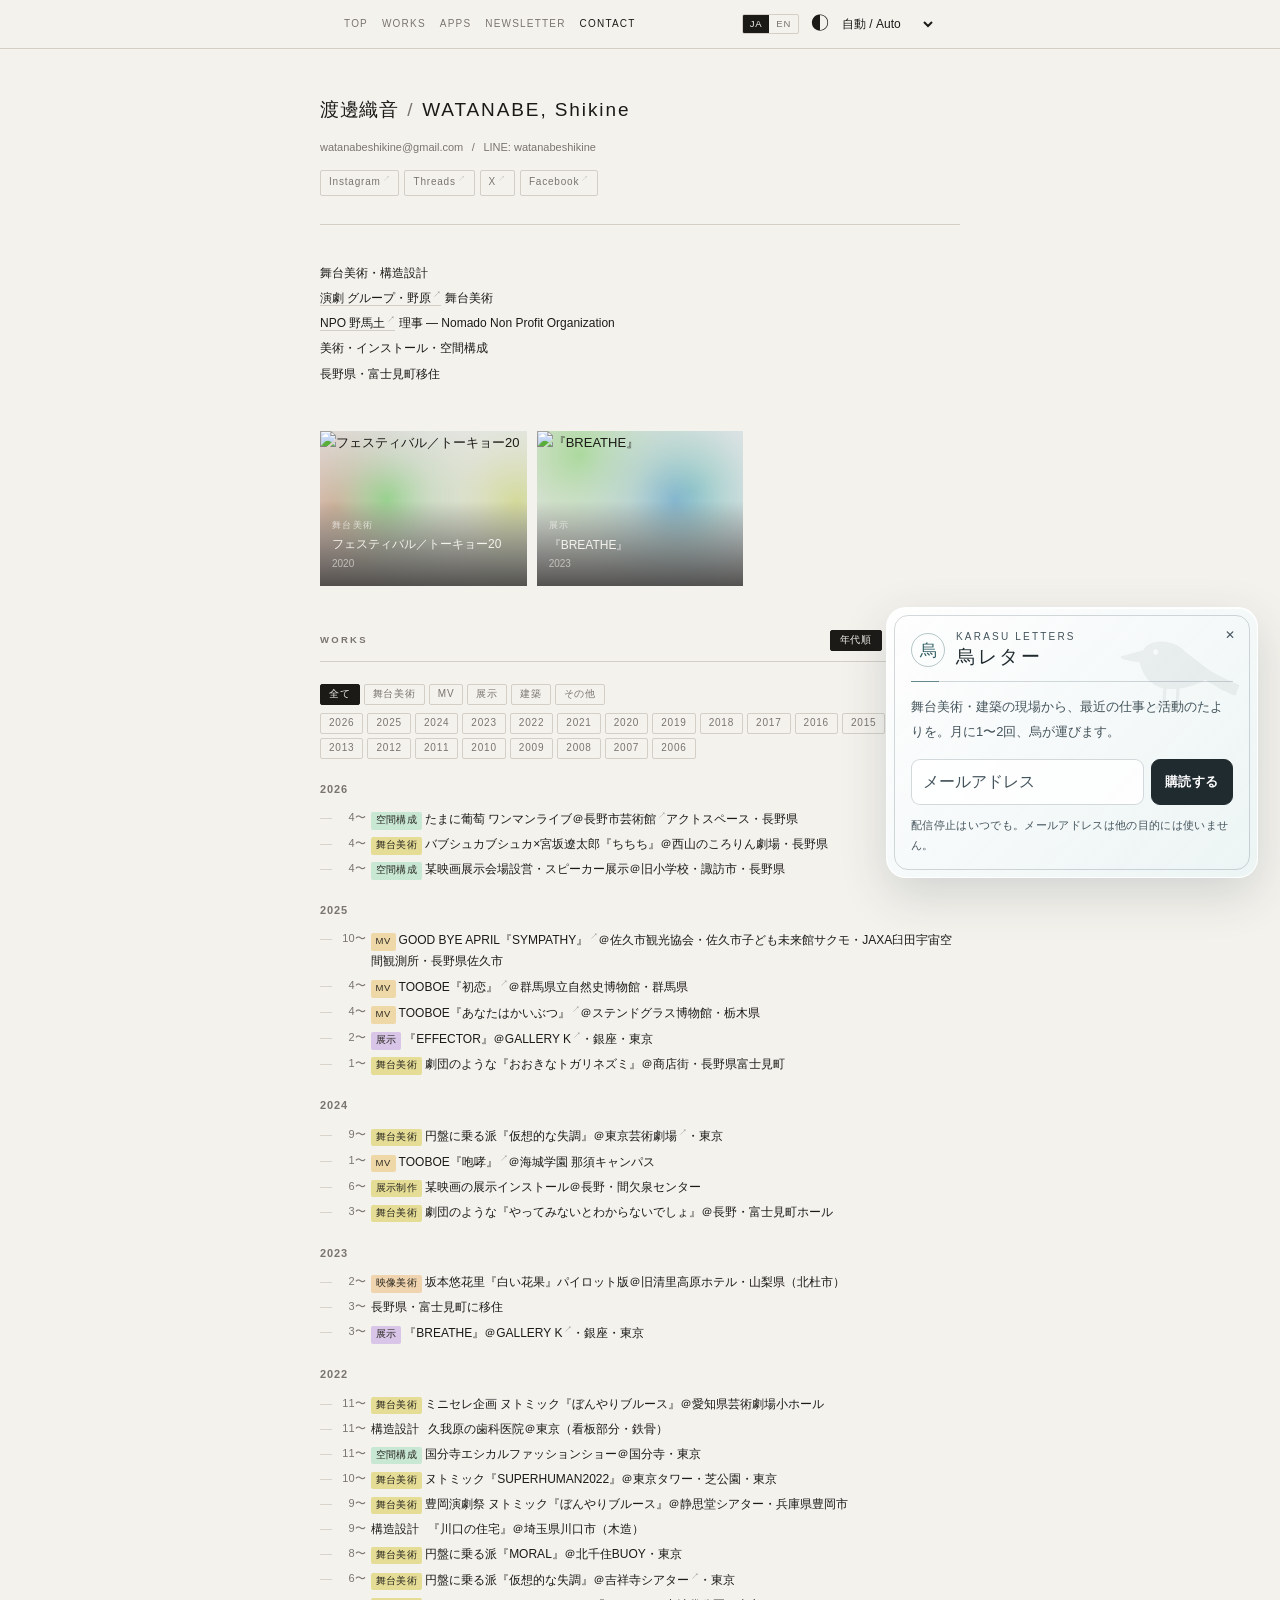
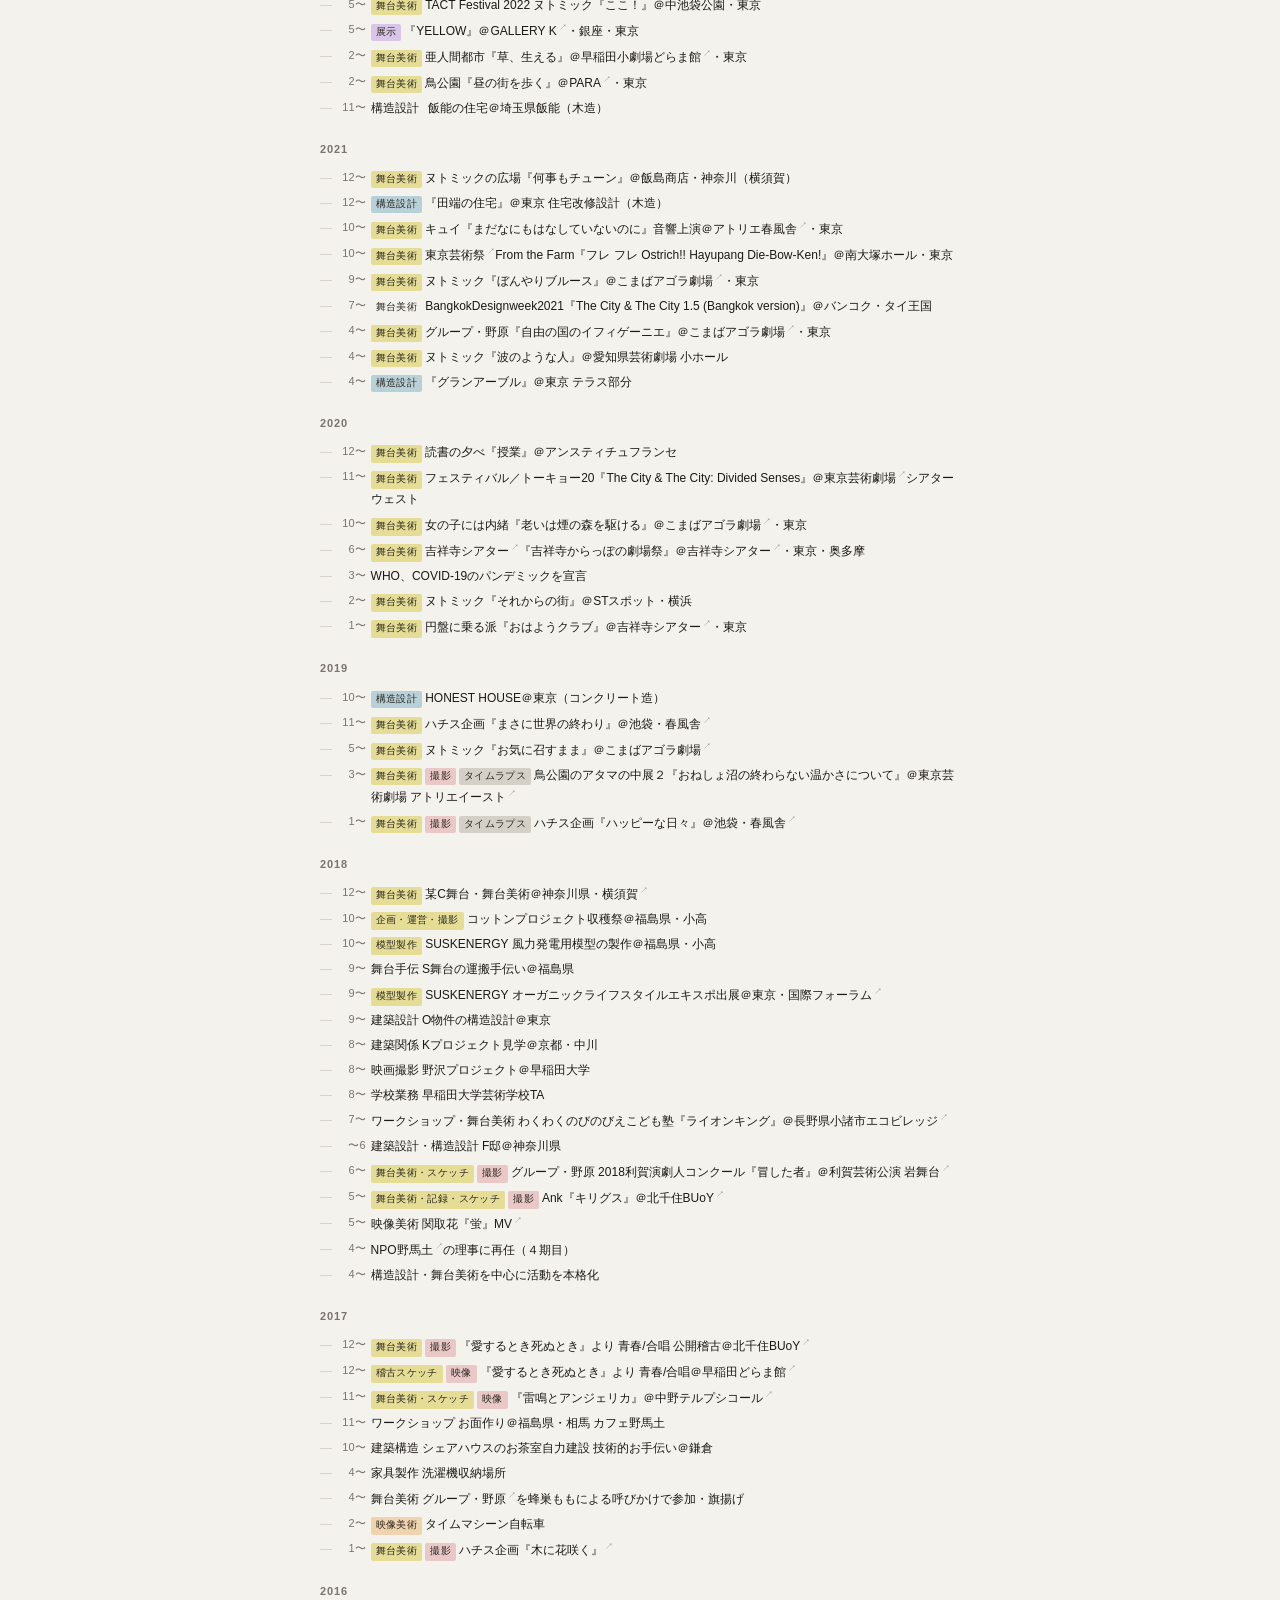
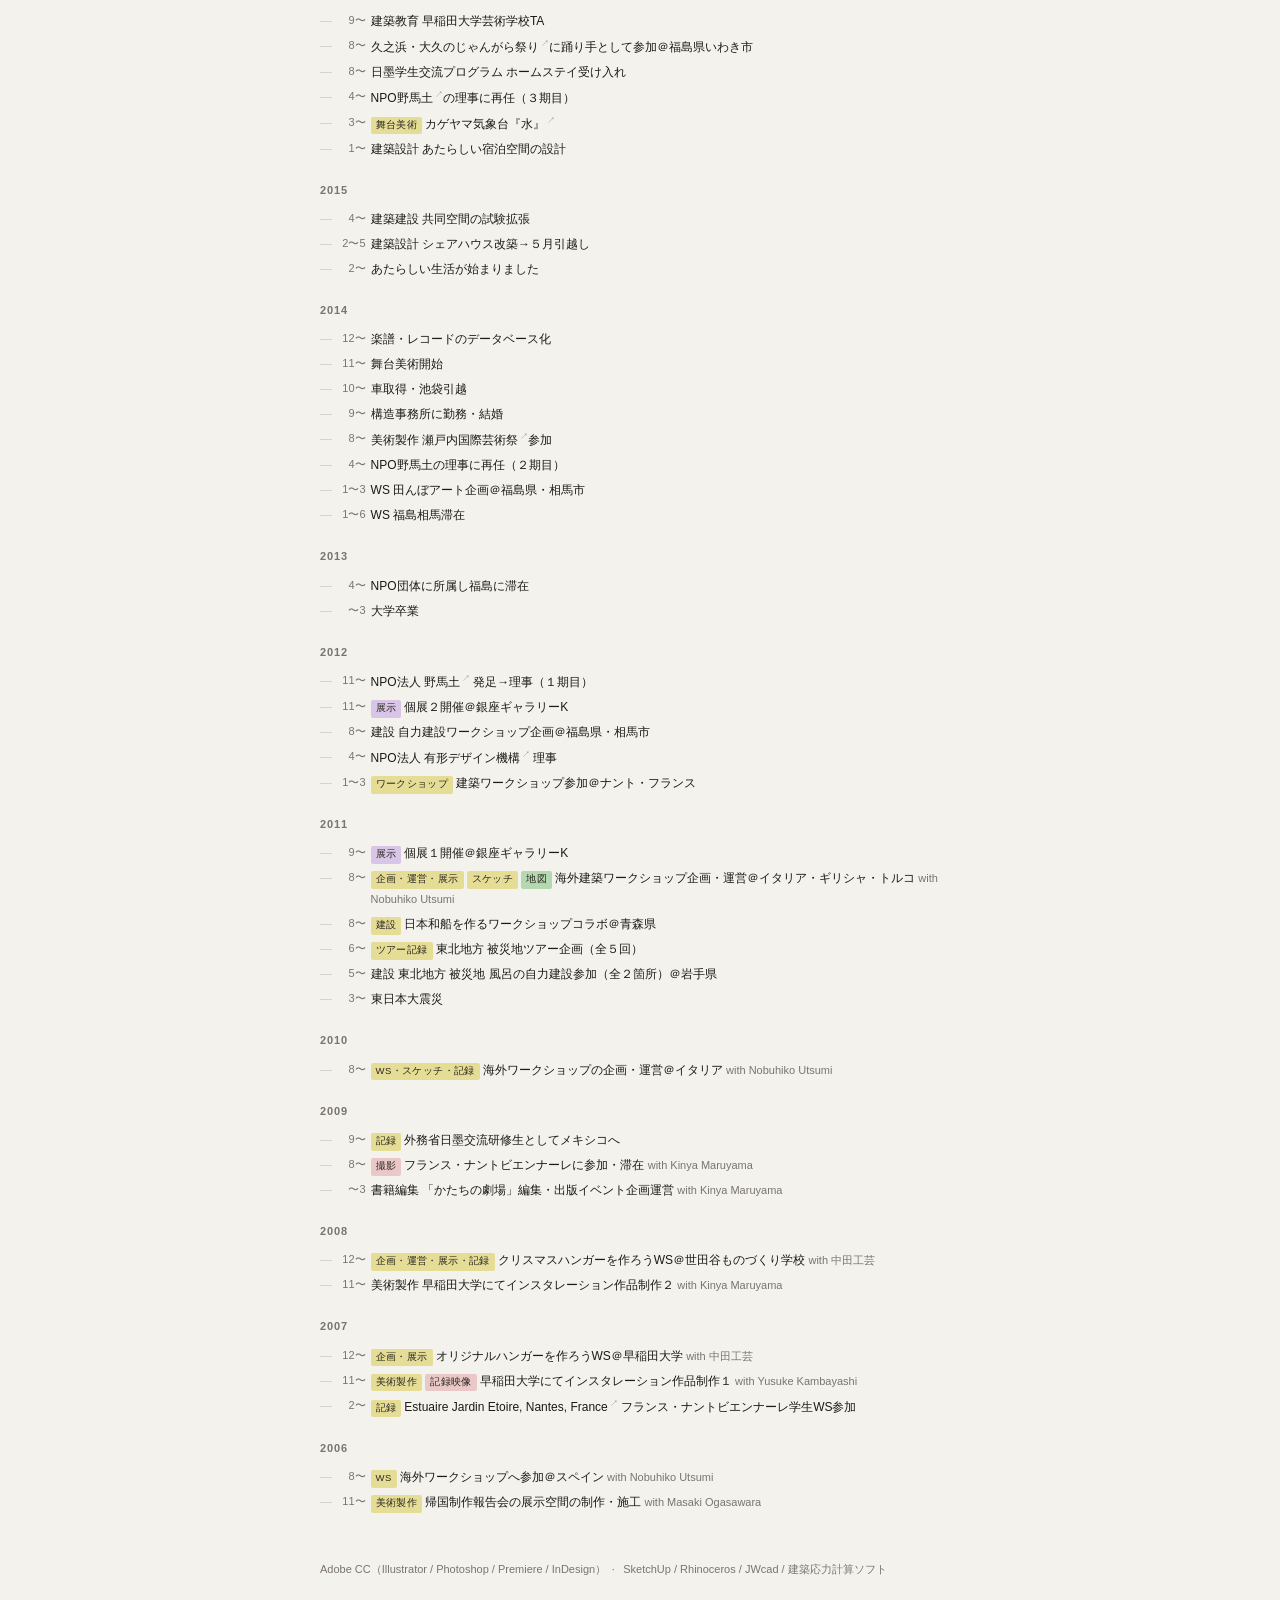
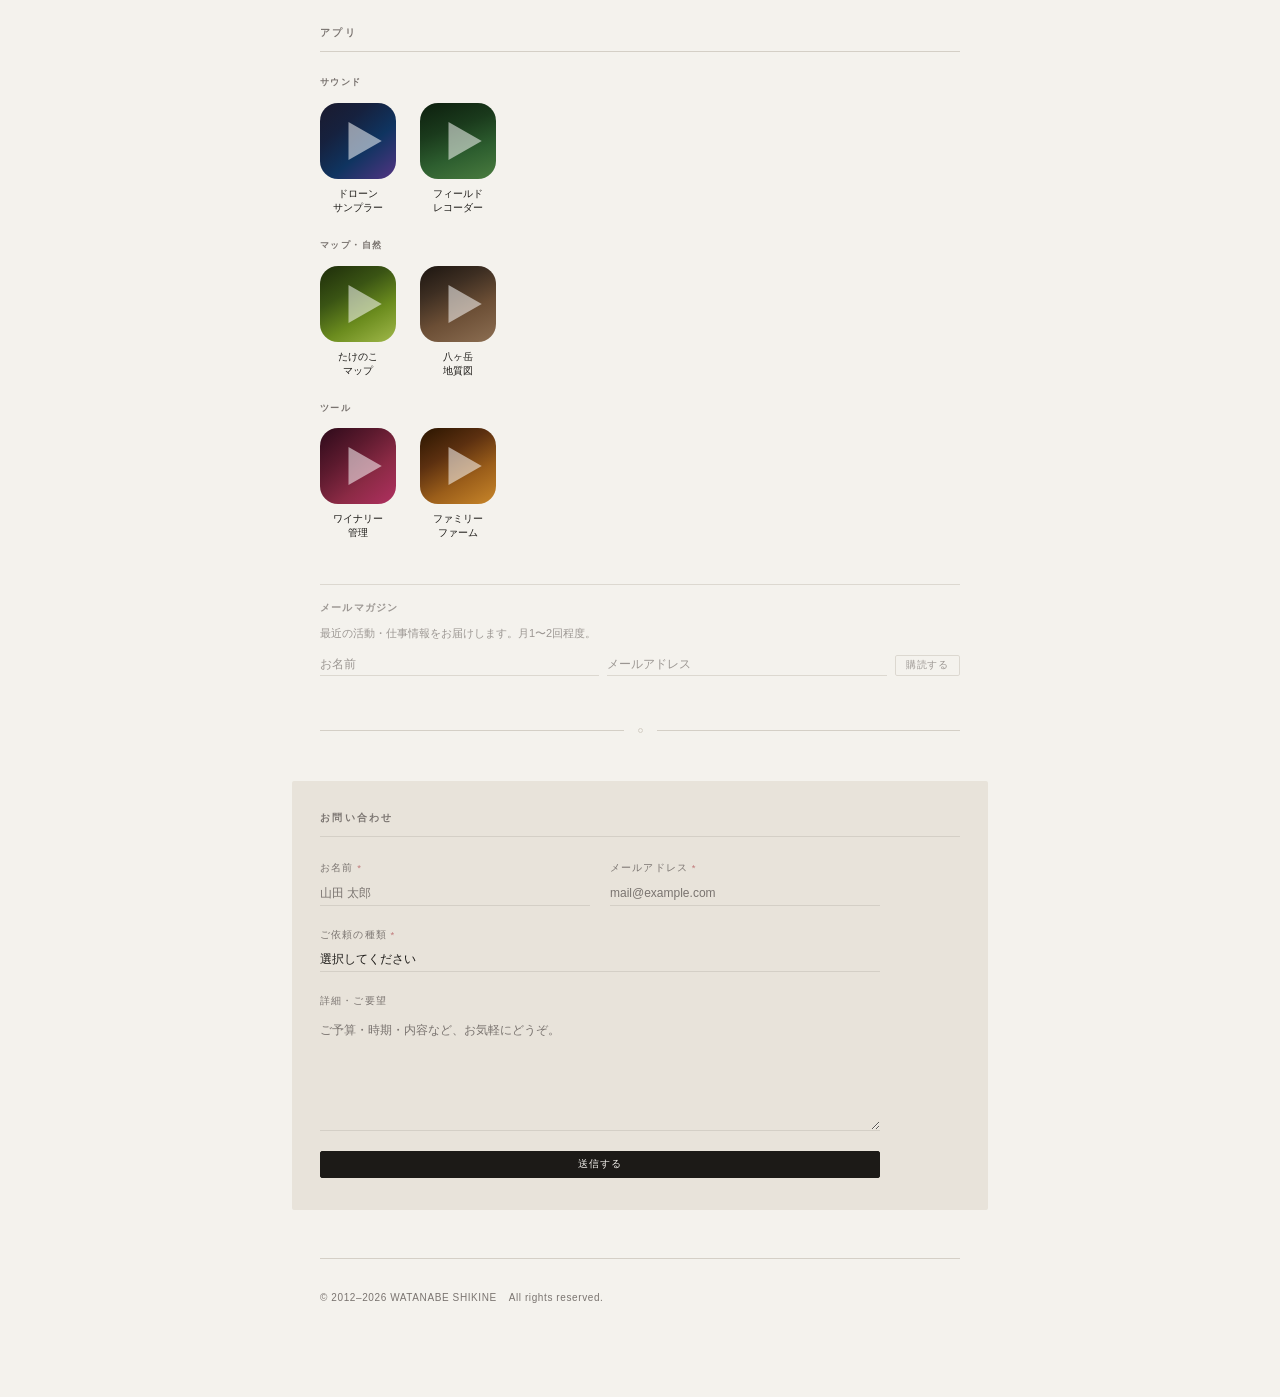
==== commit 3e39f40b: "Merge remote-tracking branch 'origin/main'" ====
--- a/index.html
+++ b/index.html
@@ -110,37 +110,7 @@
   <section class="featured-works">
     <div class="featured-grid">
       <!-- KV:START 管理画面(admin/)が書き換える範囲。手で編集してもOK -->
-      <!-- card 1: ハチス企画 ハッピーな日々 2019 -->
-      <div class="featured-card"
-           data-img="https://lh3.googleusercontent.com/pw/AP1GczOHXmKpkJdi3Wo_3FKV9iSX0RfgULJp1bvLUCzvOJKan6DDoF1wKOIQ6L4T1I2nwBrYm-QLg-7FStmTXAqQTpCwKTK7pYEy7txZTQxKZEJXt-sPmO8iEOZm7dYb1LjmXzmeoQKkHVmJbvsWaGIyKwn0=w1308-h869-s-no-gm?authuser=0"
-           data-title-ja="ハチス企画『ハッピーな日々』"
-           data-title-en="Hachisu Kikaku &quot;Happy Days&quot;"
-           data-cat-ja="舞台美術" data-cat-en="Stage Design"
-           data-year="2019"
-           data-album="https://photos.app.goo.gl/jEidZV2FZdg89Y7W8">
-        <img src="https://lh3.googleusercontent.com/pw/AP1GczOHXmKpkJdi3Wo_3FKV9iSX0RfgULJp1bvLUCzvOJKan6DDoF1wKOIQ6L4T1I2nwBrYm-QLg-7FStmTXAqQTpCwKTK7pYEy7txZTQxKZEJXt-sPmO8iEOZm7dYb1LjmXzmeoQKkHVmJbvsWaGIyKwn0=w1308-h869-s-no-gm?authuser=0" alt="ハチス企画 ハッピーな日々" loading="lazy">
-        <div class="featured-card-info">
-          <div class="featured-card-cat"><span class="t-ja">舞台美術</span><span class="t-en">Stage Design</span></div>
-          <div class="featured-card-title"><span class="t-ja">ハチス企画『ハッピーな日々』</span><span class="t-en">Hachisu Kikaku "Happy Days"</span></div>
-          <div class="featured-card-year">2019</div>
-        </div>
-      </div>
-      <!-- card 2: ヌトミック ぼんやりブルース 2021 -->
-      <div class="featured-card"
-           data-img="https://lh3.googleusercontent.com/pw/AP1GczOTvGrZDXwjFAnVv9LkUerE2ChkiOVPtzYdEsetickK15idthc0tDwu5ofEVsUu5howgVj0Y753XThvf8HNVuiWjqSIflMeRM2WlT_7MKi5I8SV5gu_g3m6l_RZnC19sKOBvge0T1SZOQihyXZLV1IPjg=w509-h381-s-no-gm?authuser=0"
-           data-title-ja="ヌトミック『ぼんやりブルース』"
-           data-title-en="Nutmick &quot;Bonyari Blues&quot;"
-           data-cat-ja="舞台美術" data-cat-en="Stage Design"
-           data-year="2021"
-           data-album="https://photos.app.goo.gl/4sCKHAHa5onTyqfQ6">
-        <img src="https://lh3.googleusercontent.com/pw/AP1GczOTvGrZDXwjFAnVv9LkUerE2ChkiOVPtzYdEsetickK15idthc0tDwu5ofEVsUu5howgVj0Y753XThvf8HNVuiWjqSIflMeRM2WlT_7MKi5I8SV5gu_g3m6l_RZnC19sKOBvge0T1SZOQihyXZLV1IPjg=w509-h381-s-no-gm?authuser=0" alt="ヌトミック ぼんやりブルース" loading="lazy">
-        <div class="featured-card-info">
-          <div class="featured-card-cat"><span class="t-ja">舞台美術</span><span class="t-en">Stage Design</span></div>
-          <div class="featured-card-title"><span class="t-ja">ヌトミック『ぼんやりブルース』</span><span class="t-en">Nutmick "Bonyari Blues"</span></div>
-          <div class="featured-card-year">2021</div>
-        </div>
-      </div>
-      <!-- card 3: Festival/Tokyo 2020 -->
+      <!-- card 1: フェスティバル／トーキョー20 2020 -->
       <div class="featured-card"
            data-img="https://lh3.googleusercontent.com/pw/AP1GczPge-GHONP6YmLO8VuaMpNQ6ARFVgZwxN3xv-eh9W04i5ErWbBKaKBzQsWOWFbTz_7TS3_gqXIE7btHpSoBgAbQucqFjl1zB3Q2F1a_Pm1vmNfiqbRzdhXmzTwjgQhKhEDJ1n2O--4uINCiWcrjnoCn=w1075-h428-s-no-gm?authuser=0"
            data-title-ja="フェスティバル／トーキョー20"
@@ -148,11 +118,26 @@
            data-cat-ja="舞台美術" data-cat-en="Stage Design"
            data-year="2020"
            data-album="https://photos.app.goo.gl/2t8sFB4mteRaDDRM7">
-        <img src="https://lh3.googleusercontent.com/pw/AP1GczPge-GHONP6YmLO8VuaMpNQ6ARFVgZwxN3xv-eh9W04i5ErWbBKaKBzQsWOWFbTz_7TS3_gqXIE7btHpSoBgAbQucqFjl1zB3Q2F1a_Pm1vmNfiqbRzdhXmzTwjgQhKhEDJ1n2O--4uINCiWcrjnoCn=w1075-h428-s-no-gm?authuser=0" alt="Festival/Tokyo 2020" loading="lazy">
+        <img src="https://lh3.googleusercontent.com/pw/AP1GczPge-GHONP6YmLO8VuaMpNQ6ARFVgZwxN3xv-eh9W04i5ErWbBKaKBzQsWOWFbTz_7TS3_gqXIE7btHpSoBgAbQucqFjl1zB3Q2F1a_Pm1vmNfiqbRzdhXmzTwjgQhKhEDJ1n2O--4uINCiWcrjnoCn=w1075-h428-s-no-gm?authuser=0" alt="フェスティバル／トーキョー20" loading="lazy">
         <div class="featured-card-info">
           <div class="featured-card-cat"><span class="t-ja">舞台美術</span><span class="t-en">Stage Design</span></div>
           <div class="featured-card-title"><span class="t-ja">フェスティバル／トーキョー20</span><span class="t-en">Festival/Tokyo 20</span></div>
           <div class="featured-card-year">2020</div>
+        </div>
+      </div>
+      <!-- card 2: 『BREATHE』 2023 -->
+      <div class="featured-card"
+           data-img="https://lh3.googleusercontent.com/pw/AP1GczN1uSzohqmfYf7qnwgJVTUO363pQuOWV-p0N9gR0TJJsqR1jPE0hR3REOqtDqiHDRzJuXHe9JbDlxN-N566VYQ2QGwRKDUwR2G7XAxh-IK-RU-cPKzhI0_0rYRp6yz6H_kYBJZhzA1jE-3wq8Lm_86_Gw=w1600-h1200-s-no-gm?authuser=0"
+           data-title-ja="『BREATHE』"
+           data-title-en="&quot;BREATHE&quot;"
+           data-cat-ja="展示" data-cat-en="Exhibition"
+           data-year="2023"
+           data-album="https://photos.app.goo.gl/UQVJXBFMa4LJnH5z6">
+        <img src="https://lh3.googleusercontent.com/pw/AP1GczN1uSzohqmfYf7qnwgJVTUO363pQuOWV-p0N9gR0TJJsqR1jPE0hR3REOqtDqiHDRzJuXHe9JbDlxN-N566VYQ2QGwRKDUwR2G7XAxh-IK-RU-cPKzhI0_0rYRp6yz6H_kYBJZhzA1jE-3wq8Lm_86_Gw=w1600-h1200-s-no-gm?authuser=0" alt="『BREATHE』" loading="lazy">
+        <div class="featured-card-info">
+          <div class="featured-card-cat"><span class="t-ja">展示</span><span class="t-en">Exhibition</span></div>
+          <div class="featured-card-title"><span class="t-ja">『BREATHE』</span><span class="t-en">"BREATHE"</span></div>
+          <div class="featured-card-year">2023</div>
         </div>
       </div>
       <!-- KV:END -->
